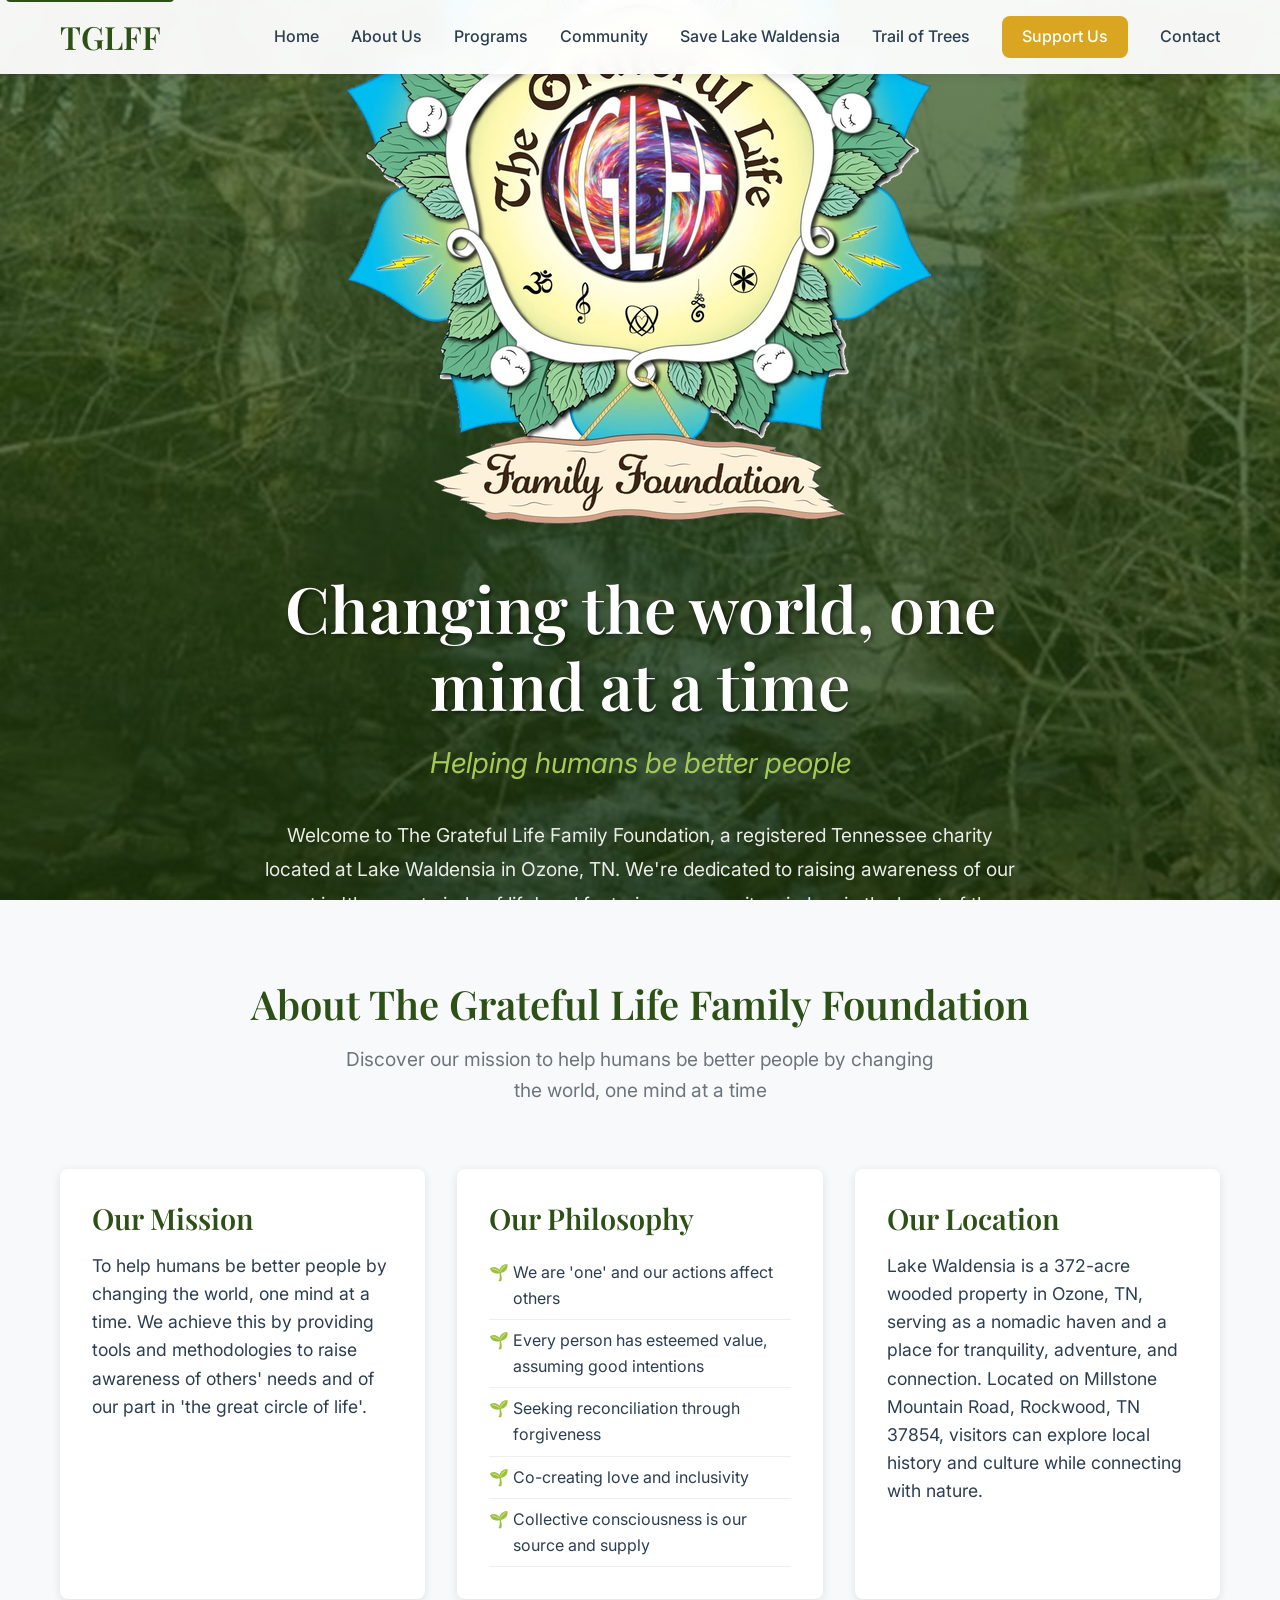
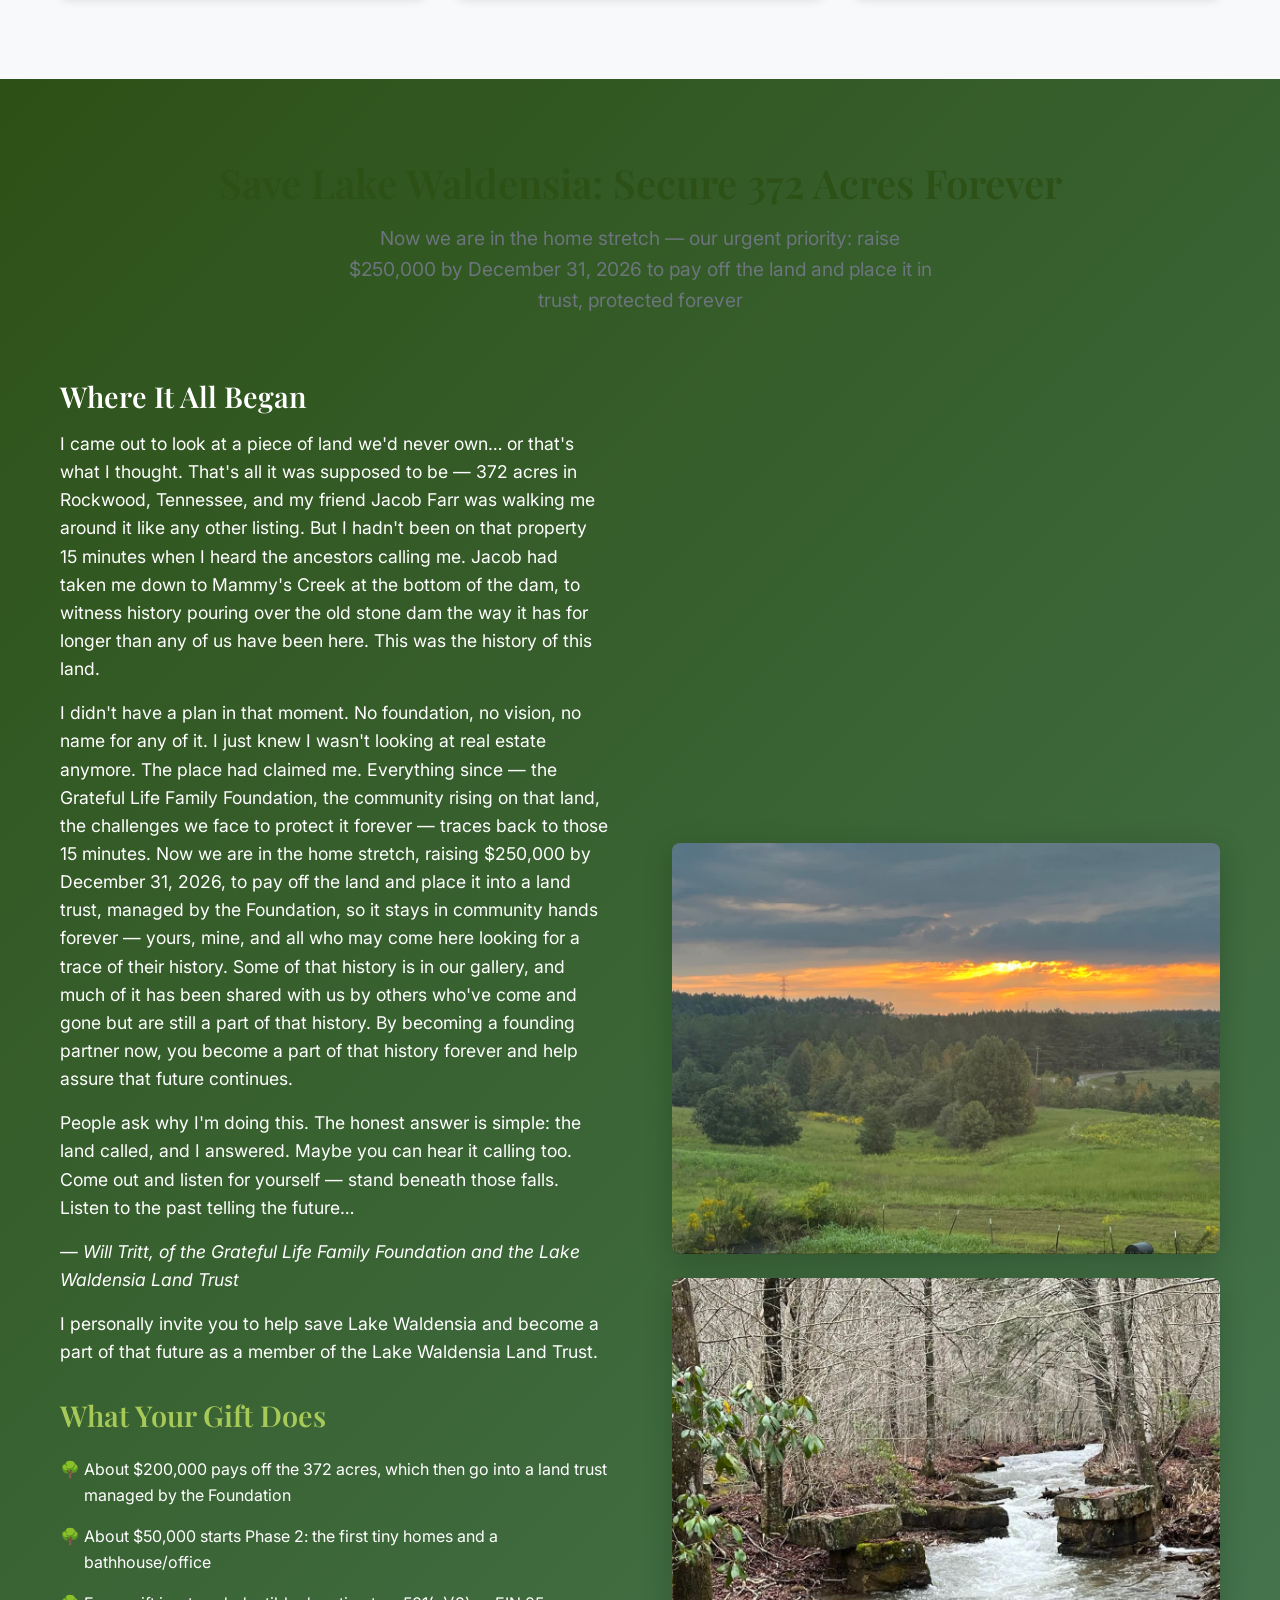
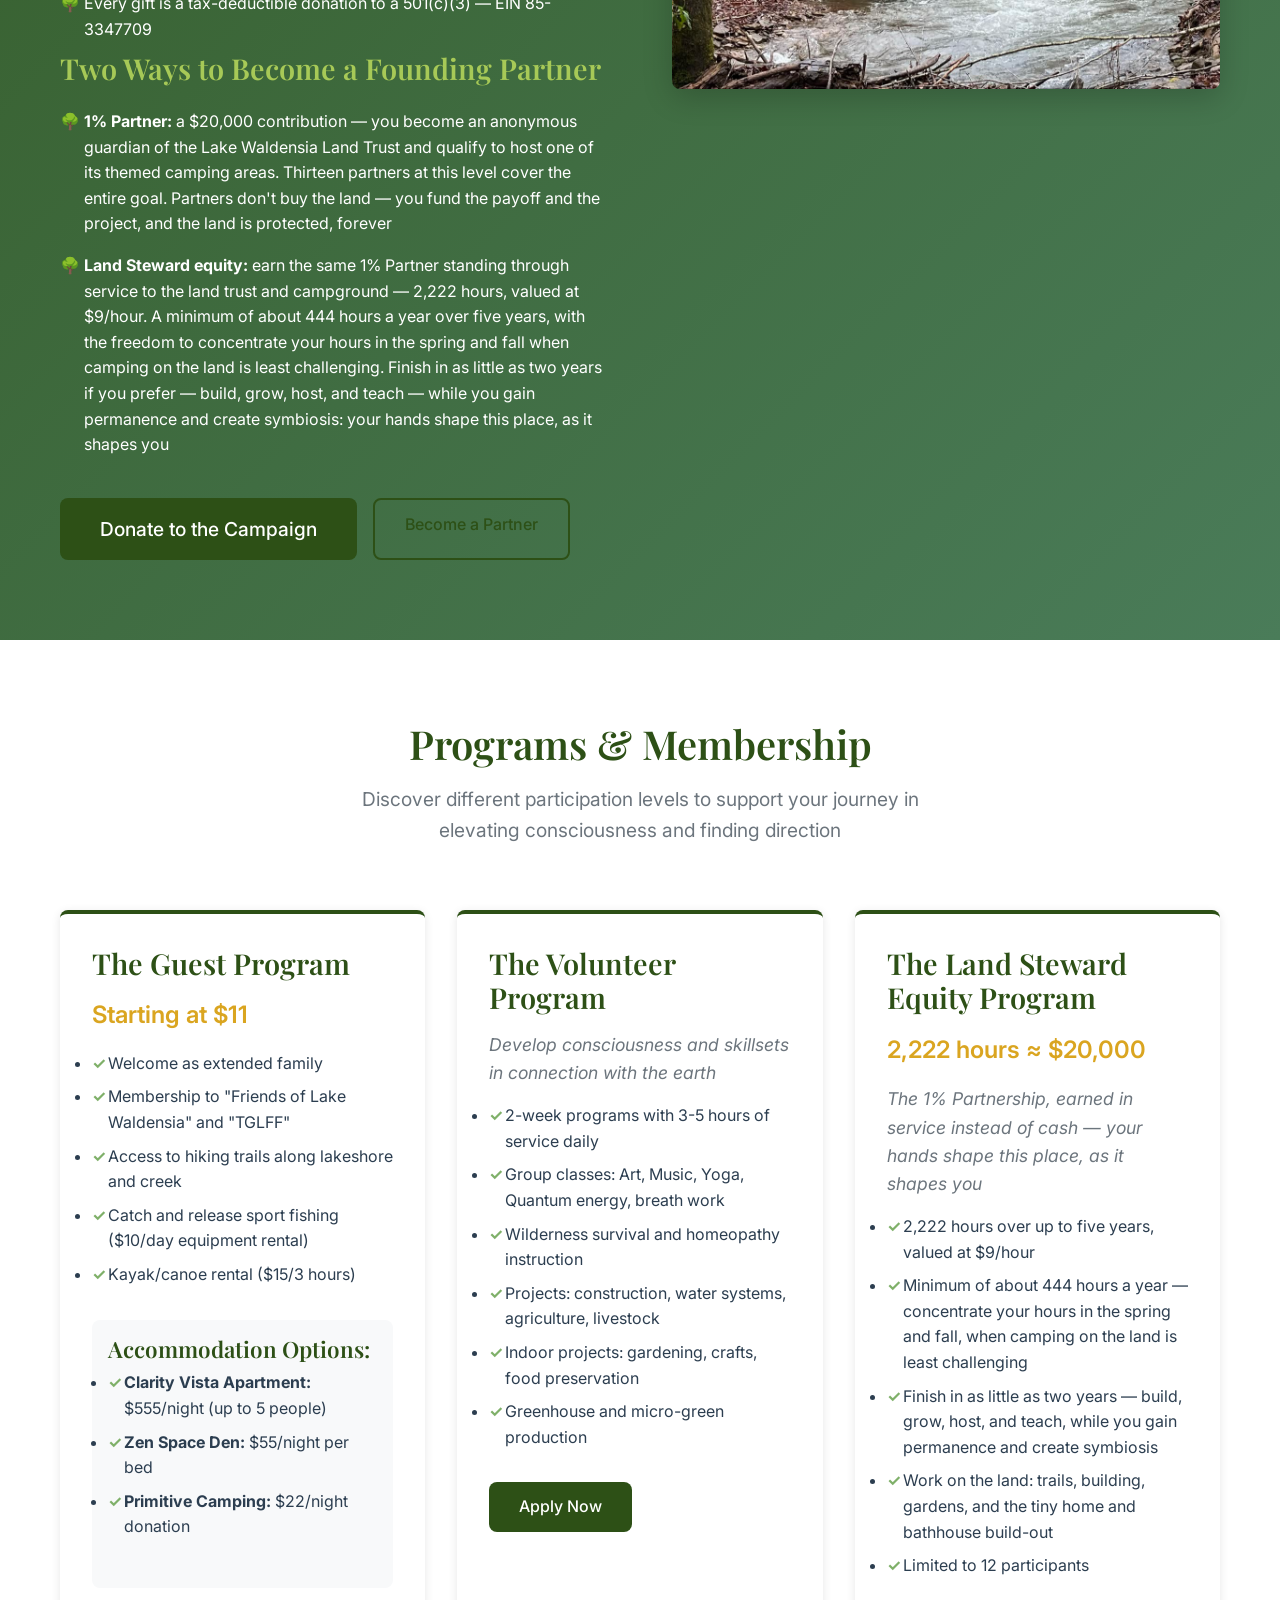
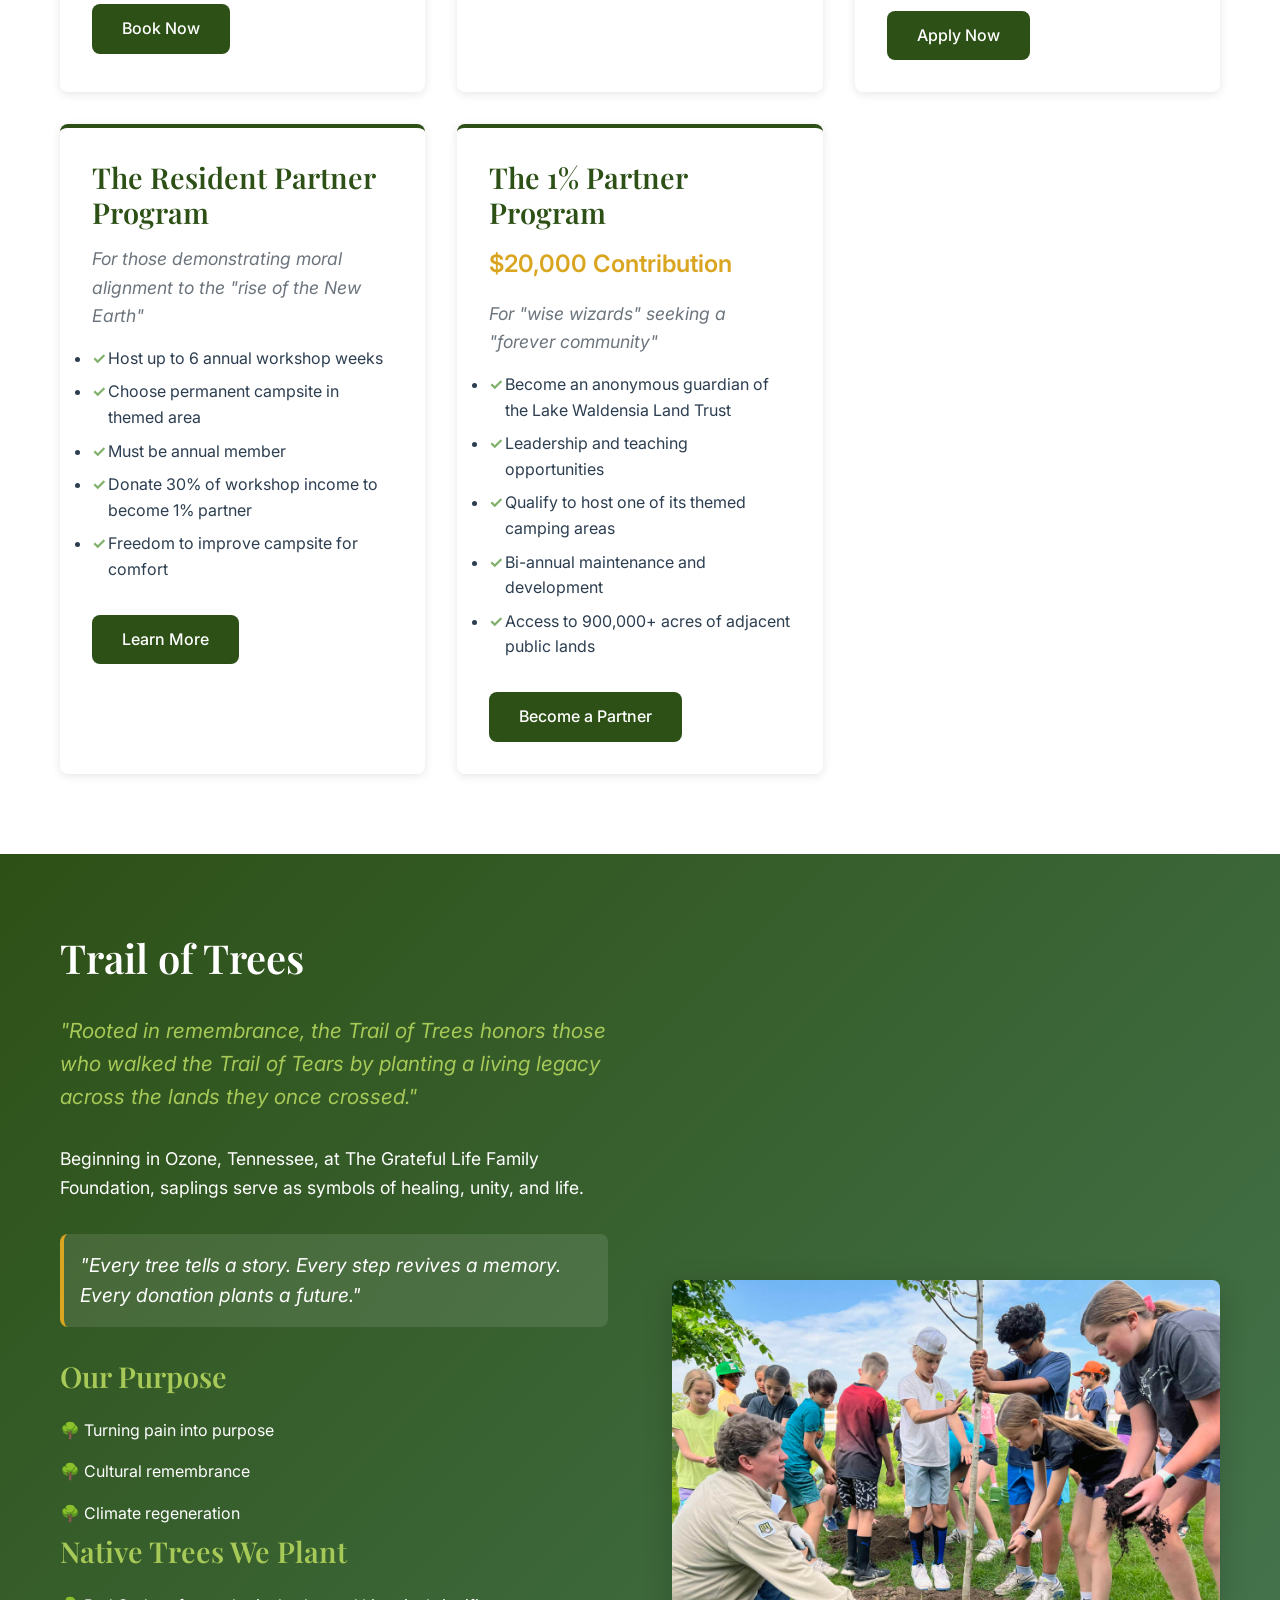
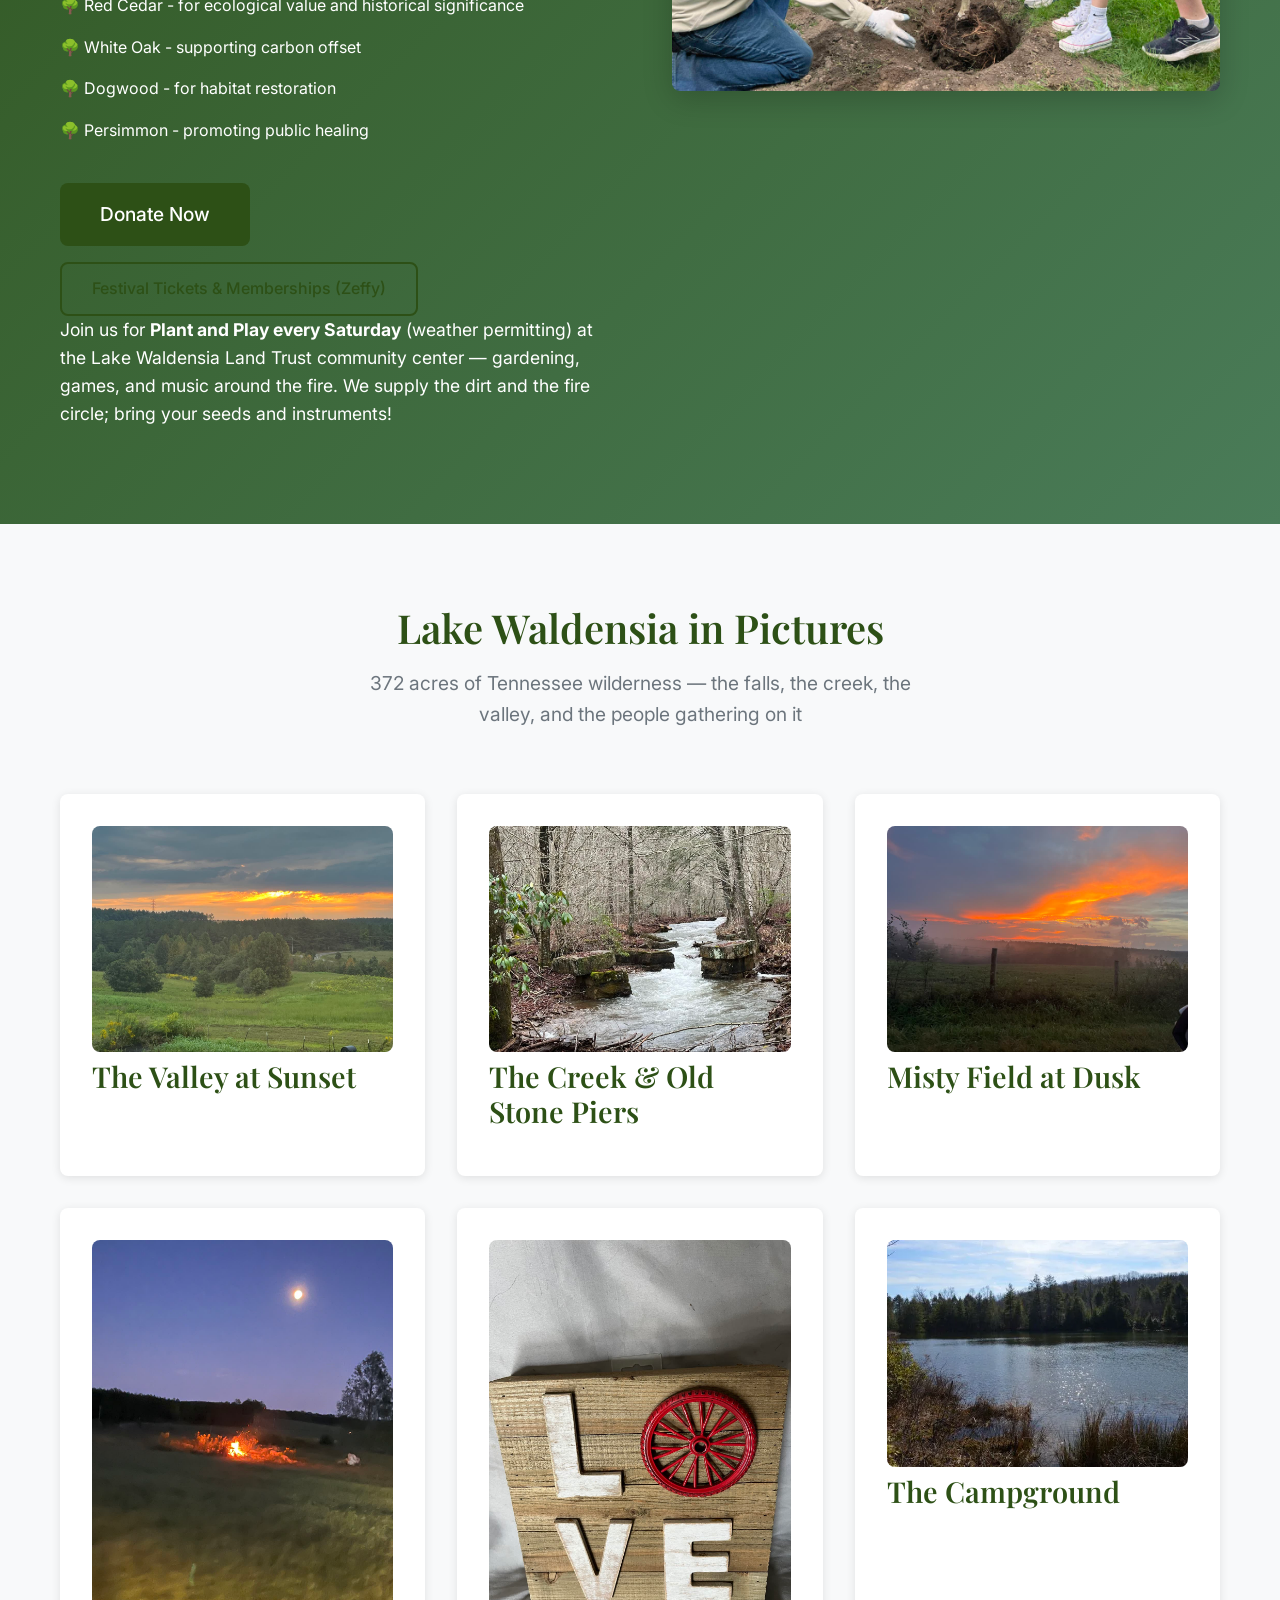
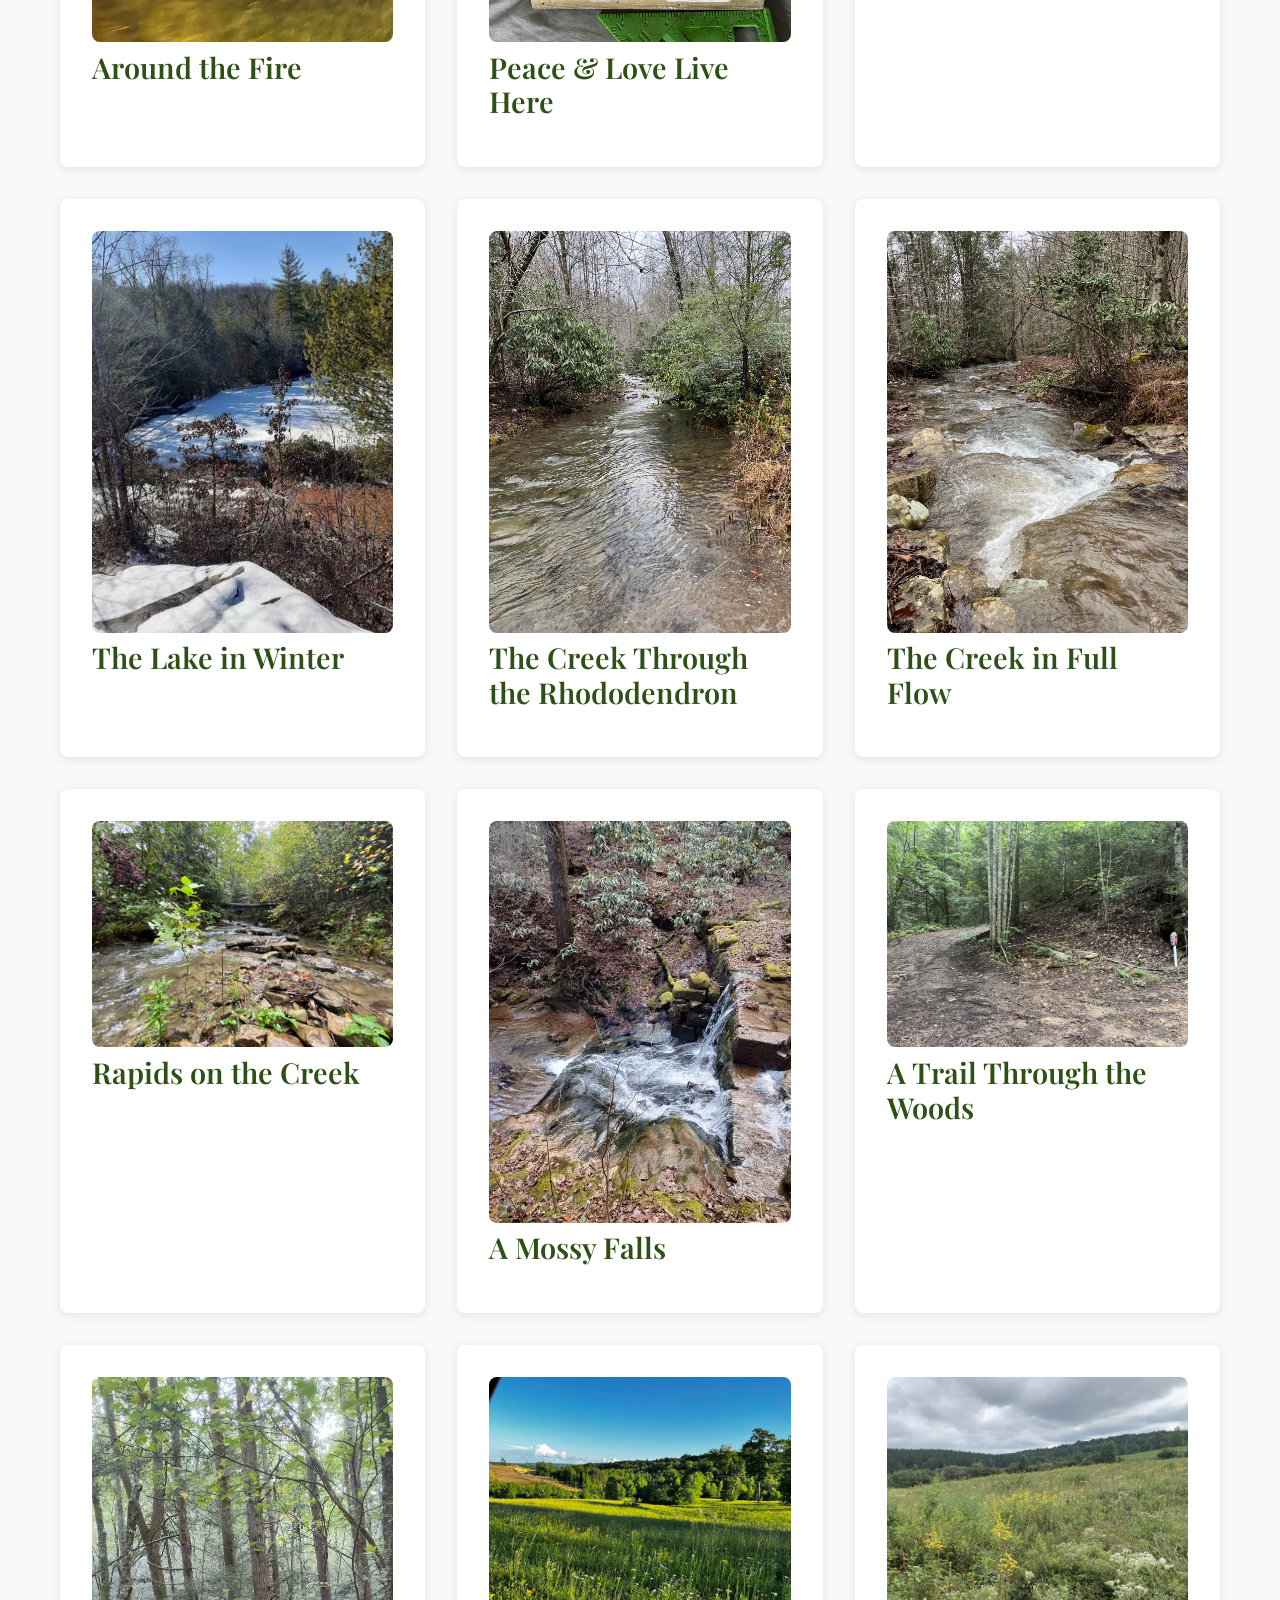
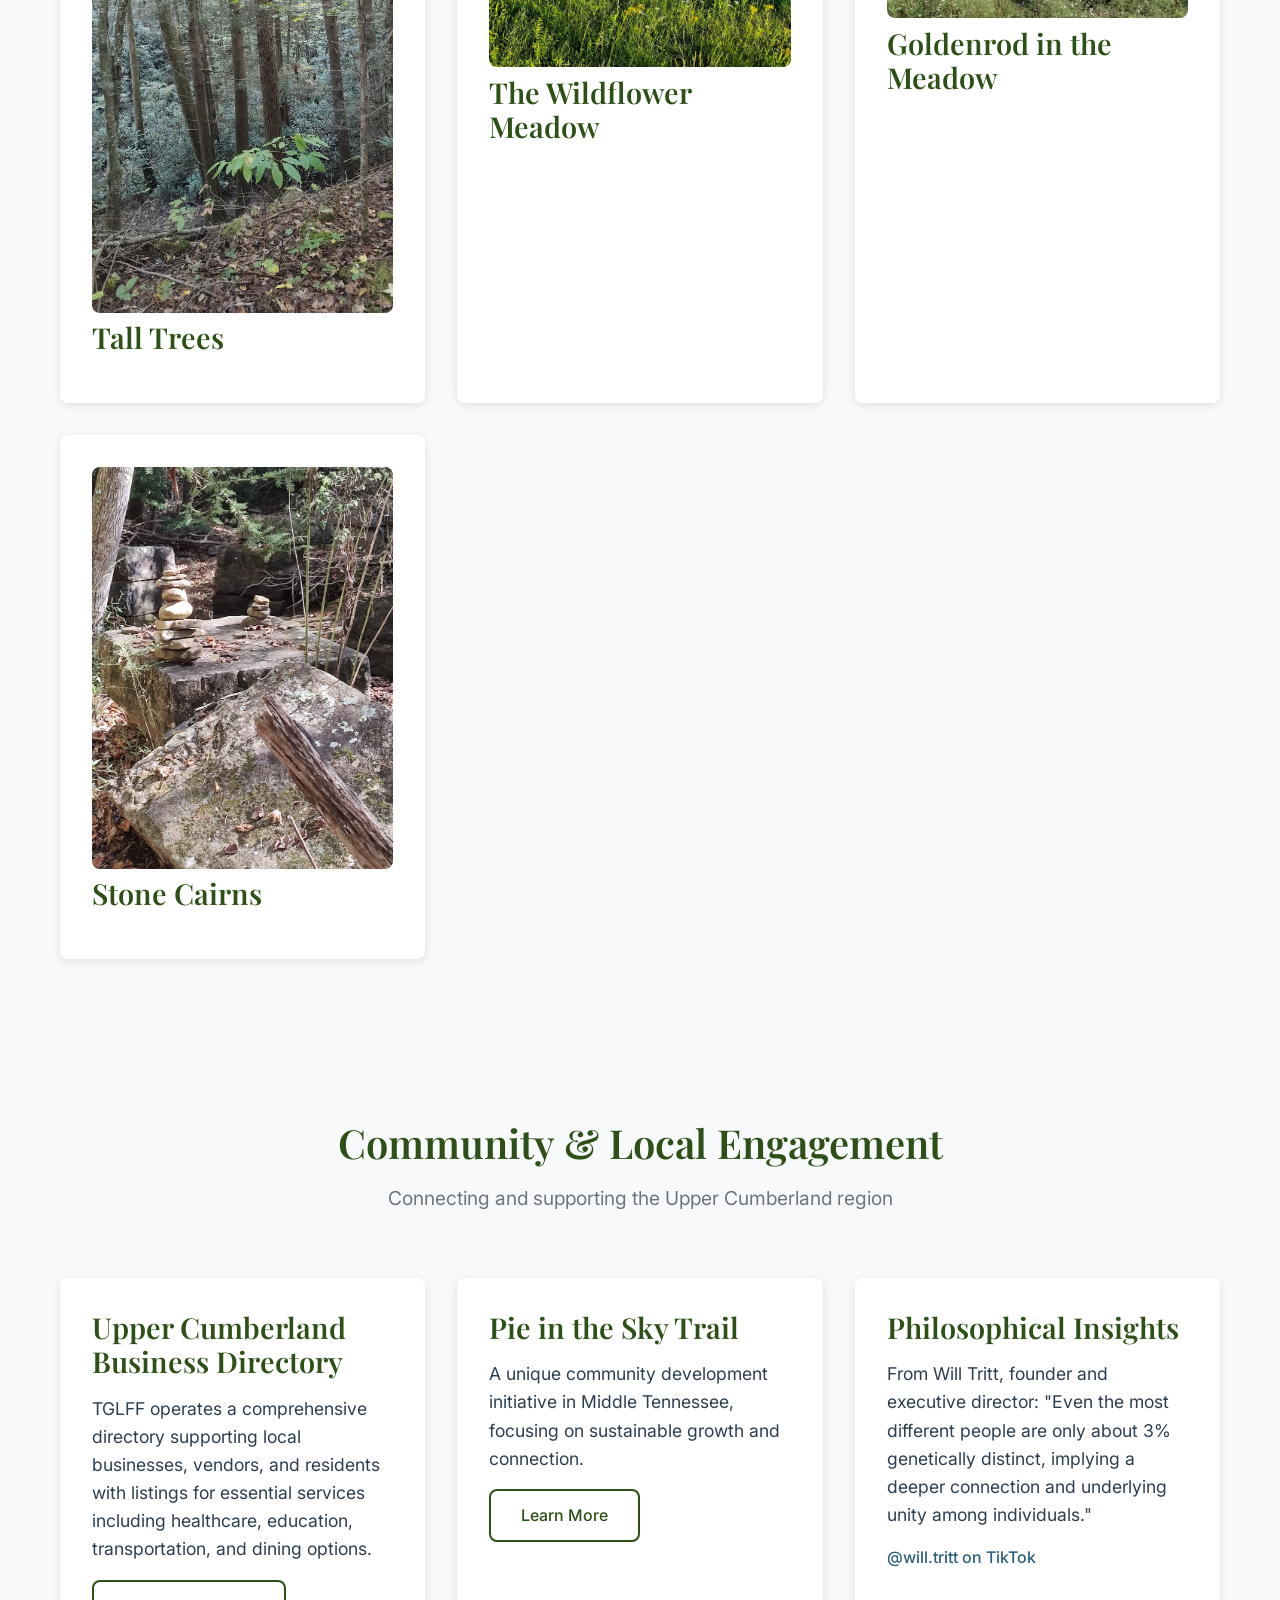
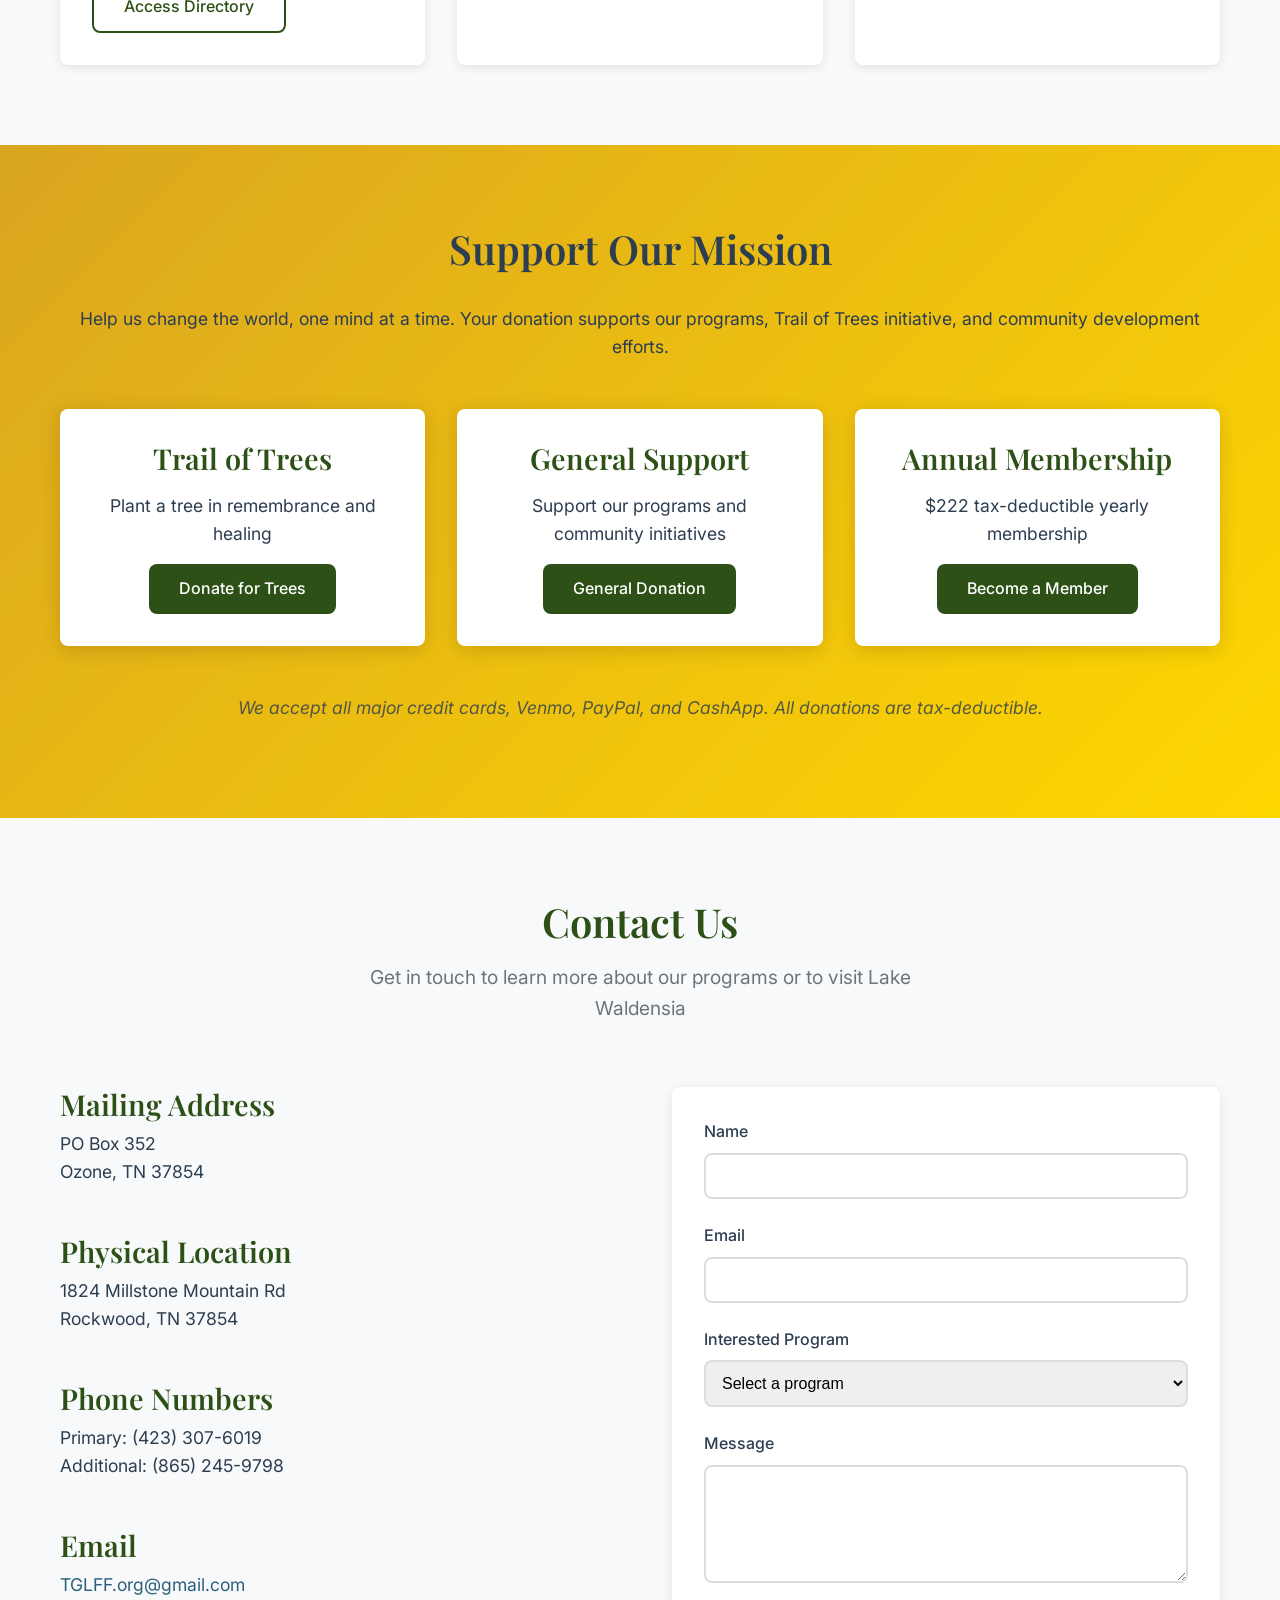
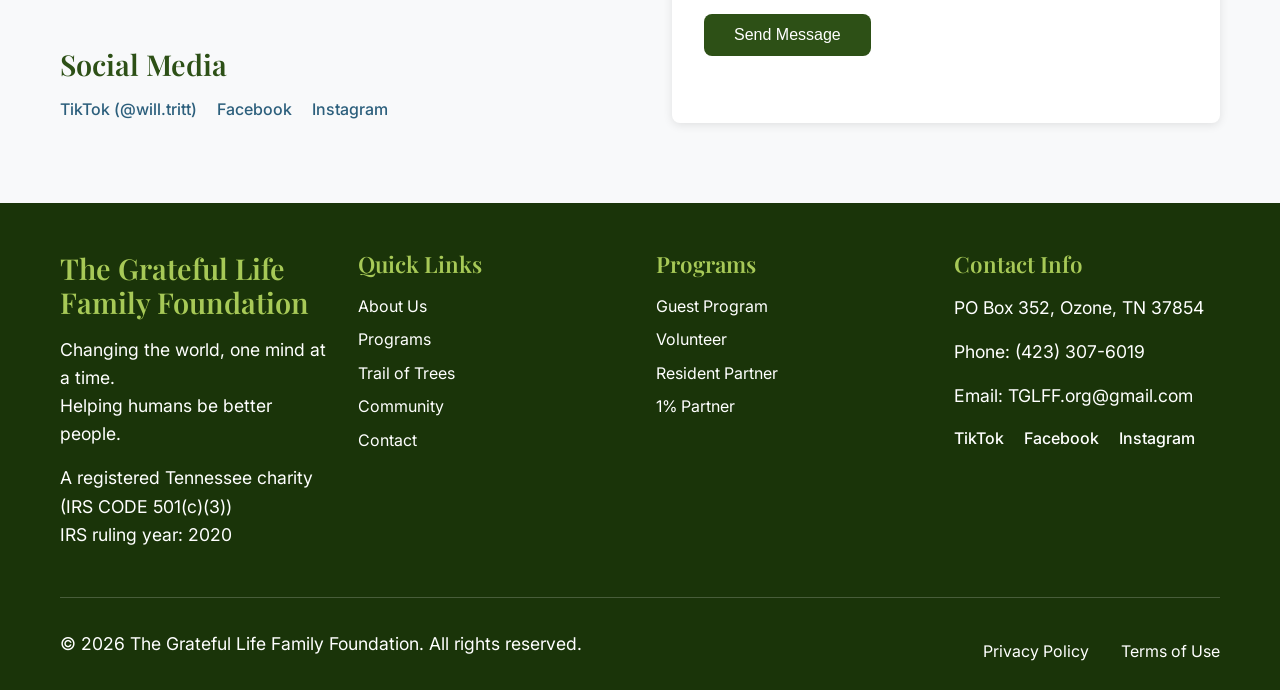
==== index.html @ 95ecb966 "Rename updated-index.html to index.html" ====
<!DOCTYPE html>
<html lang="en">
<head>
    <meta charset="UTF-8">
    <meta name="viewport" content="width=device-width, initial-scale=1.0">
    <title>The Grateful Life Family Foundation - Changing the world, one mind at a time</title>
    <meta name="description" content="The Grateful Life Family Foundation: Changing the world, one mind at a time. A non-profit community haven at Lake Waldensia in Ozone, TN, fostering connection, consciousness, and sustainable living.">
    <meta name="keywords" content="Grateful Life Family Foundation, TGLFF, Lake Waldensia, Ozone TN, Cumberland County Tennessee, non-profit charity Tennessee, community development, collective consciousness, spiritual development">
    <link rel="stylesheet" href="style.css">
    <link rel="preconnect" href="https://fonts.googleapis.com">
    <link rel="preconnect" href="https://fonts.gstatic.com" crossorigin>
    <link href="https://fonts.googleapis.com/css2?family=Inter:wght@300;400;500;600;700&family=Playfair+Display:wght@400;500;600;700&display=swap" rel="stylesheet">
</head>
<body>
    <!-- Navigation -->
    <nav class="navbar">
        <div class="nav-container">
            <div class="nav-logo">
                <h2>TGLFF</h2>
            </div>
            <div class="nav-menu" id="nav-menu">
                <a href="#home" class="nav-link">Home</a>
                <div class="nav-dropdown">
                    <a href="#about" class="nav-link">About Us</a>
                    <div class="dropdown-content">
                        <a href="#mission">Mission</a>
                        <a href="#philosophy">Philosophy</a>
                        <a href="#location">Location</a>
                    </div>
                </div>
                <div class="nav-dropdown">
                    <a href="#programs" class="nav-link">Programs</a>
                    <div class="dropdown-content">
                        <a href="#guest-program">Guest Program</a>
                        <a href="#volunteer-program">Volunteer</a>
                        <a href="#resident-partner">Resident Partner</a>
                        <a href="#one-percent-partner">1% Partner</a>
                    </div>
                </div>
                <a href="#community" class="nav-link">Community</a>
                <a href="#save-lake-waldensia" class="nav-link">Save Lake Waldensia</a>
                <a href="#trail-of-trees" class="nav-link">Trail of Trees</a>
                <a href="#donate" class="nav-link donate-btn">Support Us</a>
                <a href="#contact" class="nav-link">Contact</a>
            </div>
            <div class="nav-toggle" id="nav-toggle">
                <span class="bar"></span>
                <span class="bar"></span>
                <span class="bar"></span>
            </div>
        </div>
    </nav>

    <!-- Hero Section -->
    <section id="home" class="hero">
        <div class="hero-background">
            <img src="lake-waldensia-hero.jpg" alt="Lake Waldensia - A serene lake surrounded by forest">
        </div>
        <div class="hero-content">
            <img src="tglff-logo.png" alt="The Grateful Life Family Foundation logo" class="hero-logo">
            <h1 class="hero-title">Changing the world, one mind at a time</h1>
            <p class="hero-subtitle">Helping humans be better people</p>
            <p class="hero-description">Welcome to The Grateful Life Family Foundation, a registered Tennessee charity located at Lake Waldensia in Ozone, TN. We're dedicated to raising awareness of our part in 'the great circle of life' and fostering community wisdom in the heart of the Upper Cumberland region.</p>
            <div class="hero-buttons">
                <a href="#about" class="btn btn-primary">Learn More</a>
                <a href="#programs" class="btn btn-secondary">Join Us</a>
            </div>
        </div>
    </section>

    <!-- About Section -->
    <section id="about" class="about">
        <div class="container">
            <div class="section-header">
                <h2>About The Grateful Life Family Foundation</h2>
                <p>Discover our mission to help humans be better people by changing the world, one mind at a time</p>
            </div>
            
            <div class="about-grid">
                <div class="about-card">
                    <h3 id="mission">Our Mission</h3>
                    <p>To help humans be better people by changing the world, one mind at a time. We achieve this by providing tools and methodologies to raise awareness of others' needs and of our part in 'the great circle of life'.</p>
                </div>
                
                <div class="about-card">
                    <h3 id="philosophy">Our Philosophy</h3>
                    <ul>
                        <li>We are 'one' and our actions affect others</li>
                        <li>Every person has esteemed value, assuming good intentions</li>
                        <li>Seeking reconciliation through forgiveness</li>
                        <li>Co-creating love and inclusivity</li>
                        <li>Collective consciousness is our source and supply</li>
                    </ul>
                </div>
                
                <div class="about-card">
                    <h3 id="location">Our Location</h3>
                    <p>Lake Waldensia is a 372-acre wooded property in Ozone, TN, serving as a nomadic haven and a place for tranquility, adventure, and connection. Located on Millstone Mountain Road, Rockwood, TN 37854, visitors can explore local history and culture while connecting with nature.</p>
                </div>
            </div>
        </div>
    </section>

    
    <!-- Save Lake Waldensia Campaign Section -->
    <section id="save-lake-waldensia" class="trail-of-trees">
        <div class="container">
            <div class="section-header">
                <h2>Save Lake Waldensia: Secure 372 Acres Forever</h2>
                <p>Now we are in the home stretch — our urgent priority: raise $250,000 by December 31, 2026 to pay off the land and place it in trust, protected forever</p>
            </div>
            <div class="trail-content">
                <div class="trail-text">
                    <h3>Where It All Began</h3>
                    <p>I came out to look at a piece of land we'd never own… or that's what I thought. That's all it was supposed to be — 372 acres in Rockwood, Tennessee, and my friend Jacob Farr was walking me around it like any other listing. But I hadn't been on that property 15 minutes when I heard the ancestors calling me. Jacob had taken me down to Mammy's Creek at the bottom of the dam, to witness history pouring over the old stone dam the way it has for longer than any of us have been here. This was the history of this land.</p>
                    <p>I didn't have a plan in that moment. No foundation, no vision, no name for any of it. I just knew I wasn't looking at real estate anymore. The place had claimed me. Everything since — the Grateful Life Family Foundation, the community rising on that land, the challenges we face to protect it forever — traces back to those 15 minutes. Now we are in the home stretch, raising $250,000 by December 31, 2026, to pay off the land and place it into a land trust, managed by the Foundation, so it stays in community hands forever — yours, mine, and all who may come here looking for a trace of their history. Some of that history is in our gallery, and much of it has been shared with us by others who've come and gone but are still a part of that history. By becoming a founding partner now, you become a part of that history forever and help assure that future continues.</p>
                    <p>People ask why I'm doing this. The honest answer is simple: the land called, and I answered. Maybe you can hear it calling too. Come out and listen for yourself — stand beneath those falls. Listen to the past telling the future…</p>
                    <p><em>— Will Tritt, of the Grateful Life Family Foundation and the Lake Waldensia Land Trust</em></p>
                    <p>I personally invite you to help save Lake Waldensia and become a part of that future as a member of the Lake Waldensia Land Trust.</p>
                    <div class="trail-features">
                        <h3>What Your Gift Does</h3>
                        <ul>
                            <li>About $200,000 pays off the 372 acres, which then go into a land trust managed by the Foundation</li>
                            <li>About $50,000 starts Phase 2: the first tiny homes and a bathhouse/office</li>
                            <li>Every gift is a tax-deductible donation to a 501(c)(3) — EIN 85-3347709</li>
                        </ul>
                        <h3>Two Ways to Become a Founding Partner</h3>
                        <ul>
                            <li><strong>1% Partner:</strong> a $20,000 contribution — you become an anonymous guardian of the Lake Waldensia Land Trust and qualify to host one of its themed camping areas. Thirteen partners at this level cover the entire goal. Partners don't buy the land — you fund the payoff and the project, and the land is protected, forever</li>
                            <li><strong>Land Steward equity:</strong> earn the same 1% Partner standing through service to the land trust and campground — 2,222 hours, valued at $9/hour. A minimum of about 444 hours a year over five years, with the freedom to concentrate your hours in the spring and fall when camping on the land is least challenging. Finish in as little as two years if you prefer — build, grow, host, and teach — while you gain permanence and create symbiosis: your hands shape this place, as it shapes you</li>
                        </ul>
                    </div>
                    <div class="trail-buttons">
                        <a href="https://givebutter.com/untitled-campaign-ozf6gm" target="_blank" class="btn btn-primary btn-large">Donate to the Campaign</a>
                        <a href="#contact" class="btn btn-secondary">Become a Partner</a>
                    </div>
                </div>
                <div class="trail-image">
                    <img src="lake-panorama.jpg" alt="Sunset over the Lake Waldensia valley">
                    <img src="lake-creek-piers.jpg" alt="Creek and old stone bridge piers at Lake Waldensia" style="margin-top:1rem;">
                </div>
            </div>
        </div>
    </section>

    <!-- Programs Section -->
    <section id="programs" class="programs">
        <div class="container">
            <div class="section-header">
                <h2>Programs & Membership</h2>
                <p>Discover different participation levels to support your journey in elevating consciousness and finding direction</p>
            </div>
            
            <div class="programs-grid">
                <div class="program-card" id="guest-program">
                    <h3>The Guest Program</h3>
                    <p class="program-price">Starting at $11</p>
                    <ul>
                        <li>Welcome as extended family</li>
                        <li>Membership to "Friends of Lake Waldensia" and "TGLFF"</li>
                        <li>Access to hiking trails along lakeshore and creek</li>
                        <li>Catch and release sport fishing ($10/day equipment rental)</li>
                        <li>Kayak/canoe rental ($15/3 hours)</li>
                    </ul>
                    <div class="accommodation-options">
                        <h4>Accommodation Options:</h4>
                        <ul>
                            <li><strong>Clarity Vista Apartment:</strong> $555/night (up to 5 people)</li>
                            <li><strong>Zen Space Den:</strong> $55/night per bed</li>
                            <li><strong>Primitive Camping:</strong> $22/night donation</li>
                        </ul>
                    </div>
                    <a href="#contact" class="btn btn-primary">Book Now</a>
                </div>
                
                <div class="program-card" id="volunteer-program">
                    <h3>The Volunteer Program</h3>
                    <p class="program-description">Develop consciousness and skillsets in connection with the earth</p>
                    <ul>
                        <li>2-week programs with 3-5 hours of service daily</li>
                        <li>Group classes: Art, Music, Yoga, Quantum energy, breath work</li>
                        <li>Wilderness survival and homeopathy instruction</li>
                        <li>Projects: construction, water systems, agriculture, livestock</li>
                        <li>Indoor projects: gardening, crafts, food preservation</li>
                        <li>Greenhouse and micro-green production</li>
                    </ul>
                    <a href="#contact" class="btn btn-primary">Apply Now</a>
                </div>
                
                <div class="program-card" id="land-steward-equity-program">
                    <h3>The Land Steward Equity Program</h3>
                    <p class="program-price">2,222 hours ≈ $20,000</p>
                    <p class="program-description">The 1% Partnership, earned in service instead of cash — your hands shape this place, as it shapes you</p>
                    <ul>
                        <li>2,222 hours over up to five years, valued at $9/hour</li>
                        <li>Minimum of about 444 hours a year — concentrate your hours in the spring and fall, when camping on the land is least challenging</li>
                        <li>Finish in as little as two years — build, grow, host, and teach, while you gain permanence and create symbiosis</li>
                        <li>Work on the land: trails, building, gardens, and the tiny home and bathhouse build-out</li>
                        <li>Limited to 12 participants</li>
                    </ul>
                    <a href="#contact" class="btn btn-primary">Apply Now</a>
                </div>

                <div class="program-card" id="resident-partner">
                    <h3>The Resident Partner Program</h3>
                    <p class="program-description">For those demonstrating moral alignment to the "rise of the New Earth"</p>
                    <ul>
                        <li>Host up to 6 annual workshop weeks</li>
                        <li>Choose permanent campsite in themed area</li>
                        <li>Must be annual member</li>
                        <li>Donate 30% of workshop income to become 1% partner</li>
                        <li>Freedom to improve campsite for comfort</li>
                    </ul>
                    <a href="#contact" class="btn btn-primary">Learn More</a>
                </div>
                
                <div class="program-card" id="one-percent-partner">
                    <h3>The 1% Partner Program</h3>
                    <p class="program-price">$20,000 Contribution</p>
                    <p class="program-description">For "wise wizards" seeking a "forever community"</p>
                    <ul>
                        <li>Become an anonymous guardian of the Lake Waldensia Land Trust</li>
                        <li>Leadership and teaching opportunities</li>
                        <li>Qualify to host one of its themed camping areas</li>
                        <li>Bi-annual maintenance and development</li>
                        <li>Access to 900,000+ acres of adjacent public lands</li>
                    </ul>
                    <a href="#save-lake-waldensia" class="btn btn-primary">Become a Partner</a>
                </div>
            </div>
        </div>
    </section>

    <!-- Trail of Trees Section -->
    <section id="trail-of-trees" class="trail-of-trees">
        <div class="container">
            <div class="trail-content">
                <div class="trail-text">
                    <h2>Trail of Trees</h2>
                    <p class="trail-tagline">"Rooted in remembrance, the Trail of Trees honors those who walked the Trail of Tears by planting a living legacy across the lands they once crossed."</p>
                    <p>Beginning in Ozone, Tennessee, at The Grateful Life Family Foundation, saplings serve as symbols of healing, unity, and life.</p>
                    <blockquote>"Every tree tells a story. Every step revives a memory. Every donation plants a future."</blockquote>
                    
                    <div class="trail-features">
                        <h3>Our Purpose</h3>
                        <ul>
                            <li>Turning pain into purpose</li>
                            <li>Cultural remembrance</li>
                            <li>Climate regeneration</li>
                        </ul>
                        
                        <h3>Native Trees We Plant</h3>
                        <ul>
                            <li>Red Cedar - for ecological value and historical significance</li>
                            <li>White Oak - supporting carbon offset</li>
                            <li>Dogwood - for habitat restoration</li>
                            <li>Persimmon - promoting public healing</li>
                        </ul>
                    </div>
                    
                    <div class="trail-buttons">
                        <a href="https://givebutter.com/untitled-campaign-ozf6gm" target="_blank" class="btn btn-primary btn-large">Donate Now</a>
                        <a href="https://www.zeffy.com/en-US/ticketing/keepers-of-the-flame" target="_blank" class="btn btn-secondary">Festival Tickets &amp; Memberships (Zeffy)</a>
                    </div>
                    <p>Join us for <strong>Plant and Play every Saturday</strong> (weather permitting) at the Lake Waldensia Land Trust community center — gardening, games, and music around the fire. We supply the dirt and the fire circle; bring your seeds and instruments!</p>
                </div>
                <div class="trail-image">
                    <img src="community-tree-planting.jpg" alt="Community tree planting ceremony">
                </div>
            </div>
        </div>
    </section>

    
    <!-- Gallery Section -->
    <section id="gallery" class="community">
        <div class="container">
            <div class="section-header">
                <h2>Lake Waldensia in Pictures</h2>
                <p>372 acres of Tennessee wilderness — the falls, the creek, the valley, and the people gathering on it</p>
            </div>
            <div class="community-grid">
                <div class="community-card"><img src="lake-panorama.jpg" alt="Sunset over the Lake Waldensia valley" style="width:100%;border-radius:8px;"><h3>The Valley at Sunset</h3></div>
                <div class="community-card"><img src="lake-creek-piers.jpg" alt="Creek flowing past the old stone bridge piers" style="width:100%;border-radius:8px;"><h3>The Creek &amp; Old Stone Piers</h3></div>
                <div class="community-card"><img src="lake-sunset-field.jpg" alt="Sunset over a misty field at Lake Waldensia" style="width:100%;border-radius:8px;"><h3>Misty Field at Dusk</h3></div>
                <div class="community-card"><img src="lake-bonfire-moon.jpg" alt="Bonfire under a full moon" style="width:100%;border-radius:8px;"><h3>Around the Fire</h3></div>
                <div class="community-card"><img src="lake-love-sign.jpg" alt="Wooden LOVE sign at Lake Waldensia" style="width:100%;border-radius:8px;"><h3>Peace &amp; Love Live Here</h3></div>
                <div class="community-card"><img src="lake-waldensia-campground.webp" alt="Lake Waldensia campground" style="width:100%;border-radius:8px;"><h3>The Campground</h3></div>
                <div class="community-card"><img src="lake-winter-frozen.jpg" alt="The frozen lake in winter, snow on the shore" style="width:100%;border-radius:8px;"><h3>The Lake in Winter</h3></div>
                <div class="community-card"><img src="creek-rhododendron.jpg" alt="The creek flowing through rhododendron" style="width:100%;border-radius:8px;"><h3>The Creek Through the Rhododendron</h3></div>
                <div class="community-card"><img src="creek-cascade.jpg" alt="The creek cascading over rocks" style="width:100%;border-radius:8px;"><h3>The Creek in Full Flow</h3></div>
                <div class="community-card"><img src="creek-rapids.jpg" alt="Rapids on the creek among green foliage" style="width:100%;border-radius:8px;"><h3>Rapids on the Creek</h3></div>
                <div class="community-card"><img src="waterfall-mossy.jpg" alt="A small waterfall over mossy rocks" style="width:100%;border-radius:8px;"><h3>A Mossy Falls</h3></div>
                <div class="community-card"><img src="forest-trail.jpg" alt="A forest trail through birch and green woods" style="width:100%;border-radius:8px;"><h3>A Trail Through the Woods</h3></div>
                <div class="community-card"><img src="forest-tall-trees.jpg" alt="Tall trees in the woods at Lake Waldensia" style="width:100%;border-radius:8px;"><h3>Tall Trees</h3></div>
                <div class="community-card"><img src="meadow-wildflowers.jpg" alt="The wildflower meadow in summer sun" style="width:100%;border-radius:8px;"><h3>The Wildflower Meadow</h3></div>
                <div class="community-card"><img src="meadow-goldenrod.jpg" alt="Goldenrod blooming in the meadow under a cloudy sky" style="width:100%;border-radius:8px;"><h3>Goldenrod in the Meadow</h3></div>
                <div class="community-card"><img src="cairns-stacked.jpg" alt="Stacked stone cairns on a boulder" style="width:100%;border-radius:8px;"><h3>Stone Cairns</h3></div>
            </div>
        </div>
    </section>

    <!-- Community Section -->
    <section id="community" class="community">
        <div class="container">
            <div class="section-header">
                <h2>Community & Local Engagement</h2>
                <p>Connecting and supporting the Upper Cumberland region</p>
            </div>
            
            <div class="community-grid">
                <div class="community-card">
                    <h3>Upper Cumberland Business Directory</h3>
                    <p>TGLFF operates a comprehensive directory supporting local businesses, vendors, and residents with listings for essential services including healthcare, education, transportation, and dining options.</p>
                    <a href="#contact" class="btn btn-secondary">Access Directory</a>
                </div>
                
                <div class="community-card">
                    <h3>Pie in the Sky Trail</h3>
                    <p>A unique community development initiative in Middle Tennessee, focusing on sustainable growth and connection.</p>
                    <a href="#contact" class="btn btn-secondary">Learn More</a>
                </div>
                
                <div class="community-card">
                    <h3>Philosophical Insights</h3>
                    <p>From Will Tritt, founder and executive director: "Even the most different people are only about 3% genetically distinct, implying a deeper connection and underlying unity among individuals."</p>
                    <div class="social-links">
                        <a href="https://www.tiktok.com/@will.tritt" target="_blank">@will.tritt on TikTok</a>
                    </div>
                </div>
            </div>
        </div>
    </section>

    <!-- Donate Section -->
    <section id="donate" class="donate">
        <div class="container">
            <div class="donate-content">
                <h2>Support Our Mission</h2>
                <p>Help us change the world, one mind at a time. Your donation supports our programs, Trail of Trees initiative, and community development efforts.</p>
                
                <div class="donation-options">
                    <div class="donation-card">
                        <h3>Trail of Trees</h3>
                        <p>Plant a tree in remembrance and healing</p>
                        <a href="https://www.zeffy.com/en-US/ticketing/keepers-of-the-flame" target="_blank" class="btn btn-primary">Donate for Trees</a>
                    </div>
                    
                    <div class="donation-card">
                        <h3>General Support</h3>
                        <p>Support our programs and community initiatives</p>
                        <a href="https://givebutter.com/untitled-campaign-ozf6gm" target="_blank" class="btn btn-primary">General Donation</a>
                    </div>
                    
                    <div class="donation-card">
                        <h3>Annual Membership</h3>
                        <p>$222 tax-deductible yearly membership</p>
                        <a href="https://www.zeffy.com/en-US/ticketing/keepers-of-the-flame" target="_blank" class="btn btn-primary">Become a Member</a>
                    </div>
                </div>
                
                <p class="donation-note">We accept all major credit cards, Venmo, PayPal, and CashApp. All donations are tax-deductible.</p>
            </div>
        </div>
    </section>

    <!-- Contact Section -->
    <section id="contact" class="contact">
        <div class="container">
            <div class="section-header">
                <h2>Contact Us</h2>
                <p>Get in touch to learn more about our programs or to visit Lake Waldensia</p>
            </div>
            
            <div class="contact-grid">
                <div class="contact-info">
                    <div class="contact-item">
                        <h3>Mailing Address</h3>
                        <p>PO Box 352<br>Ozone, TN 37854</p>
                    </div>
                    
                    <div class="contact-item">
                        <h3>Physical Location</h3>
                        <p>1824 Millstone Mountain Rd<br>Rockwood, TN 37854</p>
                    </div>
                    
                    <div class="contact-item">
                        <h3>Phone Numbers</h3>
                        <p>Primary: (423) 307-6019<br>
                        Additional: (865) 245-9798</p>
                    </div>
                    
                    <div class="contact-item">
                        <h3>Email</h3>
                        <p><a href="mailto:TGLFF.org@gmail.com">TGLFF.org@gmail.com</a></p>
                    </div>
                    
                    <div class="contact-item">
                        <h3>Social Media</h3>
                        <div class="social-links">
                            <a href="https://www.tiktok.com/@will.tritt" target="_blank">TikTok (@will.tritt)</a>
                            <a href="#" target="_blank">Facebook</a>
                            <a href="#" target="_blank">Instagram</a>
                        </div>
                    </div>
                </div>
                
                <div class="contact-form">
                    <form>
                        <div class="form-group">
                            <label for="name">Name</label>
                            <input type="text" id="name" name="name" required>
                        </div>
                        
                        <div class="form-group">
                            <label for="email">Email</label>
                            <input type="email" id="email" name="email" required>
                        </div>
                        
                        <div class="form-group">
                            <label for="program">Interested Program</label>
                            <select id="program" name="program">
                                <option value="">Select a program</option>
                                <option value="guest">Guest Program</option>
                                <option value="volunteer">Volunteer Program</option>
                                <option value="resident">Resident Partner</option>
                                <option value="partner">1% Partner</option>
                                <option value="membership">Annual Membership</option>
                                <option value="trail">Trail of Trees</option>
                                <option value="other">Other</option>
                            </select>
                        </div>
                        
                        <div class="form-group">
                            <label for="message">Message</label>
                            <textarea id="message" name="message" rows="5" required></textarea>
                        </div>
                        
                        <button type="submit" class="btn btn-primary">Send Message</button>
                    </form>
                </div>
            </div>
        </div>
    </section>

    <!-- Footer -->
    <footer class="footer">
        <div class="container">
            <div class="footer-content">
                <div class="footer-section">
                    <h3>The Grateful Life Family Foundation</h3>
                    <p>Changing the world, one mind at a time.<br>Helping humans be better people.</p>
                    <p>A registered Tennessee charity (IRS CODE 501(c)(3))<br>IRS ruling year: 2020</p>
                </div>
                
                <div class="footer-section">
                    <h4>Quick Links</h4>
                    <ul>
                        <li><a href="#about">About Us</a></li>
                        <li><a href="#programs">Programs</a></li>
                        <li><a href="#trail-of-trees">Trail of Trees</a></li>
                        <li><a href="#community">Community</a></li>
                        <li><a href="#contact">Contact</a></li>
                    </ul>
                </div>
                
                <div class="footer-section">
                    <h4>Programs</h4>
                    <ul>
                        <li><a href="#guest-program">Guest Program</a></li>
                        <li><a href="#volunteer-program">Volunteer</a></li>
                        <li><a href="#resident-partner">Resident Partner</a></li>
                        <li><a href="#one-percent-partner">1% Partner</a></li>
                    </ul>
                </div>
                
                <div class="footer-section">
                    <h4>Contact Info</h4>
                    <p>PO Box 352, Ozone, TN 37854</p>
                    <p>Phone: (423) 307-6019</p>
                    <p>Email: <a href="mailto:TGLFF.org@gmail.com">TGLFF.org@gmail.com</a></p>
                    <div class="social-links">
                        <a href="https://www.tiktok.com/@will.tritt" target="_blank">TikTok</a>
                        <a href="#" target="_blank">Facebook</a>
                        <a href="#" target="_blank">Instagram</a>
                    </div>
                </div>
            </div>
            
            <div class="footer-bottom">
                <p>&copy; 2026 The Grateful Life Family Foundation. All rights reserved.</p>
                <div class="footer-links">
                    <a href="#">Privacy Policy</a>
                    <a href="#">Terms of Use</a>
                </div>
            </div>
        </div>
    </footer>

    <script src="script.js"></script>
</body>
</html>
---- style.css ----
/* Reset and Base Styles */
* {
    margin: 0;
    padding: 0;
    box-sizing: border-box;
}

:root {
    /* Natural and Earthy Color Palette */
    --primary-green: #2d5016;
    --secondary-green: #4a7c59;
    --accent-green: #7fb069;
    --light-green: #a7c957;
    --forest-green: #1a3409;
    
    --primary-blue: #2c5f7c;
    --secondary-blue: #4a90a4;
    --light-blue: #87ceeb;
    
    --earth-brown: #8b4513;
    --warm-brown: #a0522d;
    --light-brown: #deb887;
    
    --golden-accent: #daa520;
    --warm-gold: #ffd700;
    
    --text-dark: #2c3e50;
    --text-light: #ffffff;
    --text-gray: #6c757d;
    --background-light: #f8f9fa;
    --background-white: #ffffff;
    
    /* Typography */
    --font-primary: 'Inter', sans-serif;
    --font-heading: 'Playfair Display', serif;
    
    /* Spacing */
    --section-padding: 80px 0;
    --container-padding: 0 20px;
    --border-radius: 8px;
    
    /* Shadows */
    --shadow-light: 0 2px 10px rgba(0, 0, 0, 0.1);
    --shadow-medium: 0 4px 20px rgba(0, 0, 0, 0.15);
    --shadow-heavy: 0 8px 30px rgba(0, 0, 0, 0.2);
}

body {
    font-family: var(--font-primary);
    line-height: 1.6;
    color: var(--text-dark);
    background-color: var(--background-white);
}

.container {
    max-width: 1200px;
    margin: 0 auto;
    padding: var(--container-padding);
}

/* Typography */
h1, h2, h3, h4, h5, h6 {
    font-family: var(--font-heading);
    font-weight: 600;
    line-height: 1.2;
    margin-bottom: 1rem;
}

h1 { font-size: 3.5rem; }
h2 { font-size: 2.5rem; }
h3 { font-size: 1.8rem; }
h4 { font-size: 1.4rem; }

p {
    margin-bottom: 1rem;
    font-size: 1.1rem;
}

/* Buttons */
.btn {
    display: inline-block;
    padding: 12px 30px;
    border-radius: var(--border-radius);
    text-decoration: none;
    font-weight: 500;
    font-size: 1rem;
    transition: all 0.3s ease;
    border: none;
    cursor: pointer;
    text-align: center;
}

.btn-primary {
    background-color: var(--primary-green);
    color: var(--text-light);
}

.btn-primary:hover {
    background-color: var(--forest-green);
    transform: translateY(-2px);
    box-shadow: var(--shadow-medium);
}

.btn-secondary {
    background-color: transparent;
    color: var(--primary-green);
    border: 2px solid var(--primary-green);
}

.btn-secondary:hover {
    background-color: var(--primary-green);
    color: var(--text-light);
    transform: translateY(-2px);
}

.btn-large {
    padding: 16px 40px;
    font-size: 1.2rem;
}

/* Navigation */
.navbar {
    position: fixed;
    top: 0;
    width: 100%;
    background-color: rgba(255, 255, 255, 0.95);
    backdrop-filter: blur(10px);
    z-index: 1000;
    padding: 1rem 0;
    transition: all 0.3s ease;
    box-shadow: var(--shadow-light);
}

.nav-container {
    max-width: 1200px;
    margin: 0 auto;
    padding: 0 20px;
    display: flex;
    justify-content: space-between;
    align-items: center;
}

.nav-logo h2 {
    color: var(--primary-green);
    font-family: var(--font-heading);
    font-size: 2rem;
    margin: 0;
}

.nav-menu {
    display: flex;
    align-items: center;
    gap: 2rem;
}

.nav-link {
    text-decoration: none;
    color: var(--text-dark);
    font-weight: 500;
    transition: color 0.3s ease;
    position: relative;
}

.nav-link:hover {
    color: var(--primary-green);
}

.nav-dropdown {
    position: relative;
}

.dropdown-content {
    position: absolute;
    top: 100%;
    left: 0;
    background-color: var(--background-white);
    min-width: 200px;
    box-shadow: var(--shadow-medium);
    border-radius: var(--border-radius);
    padding: 1rem 0;
    opacity: 0;
    visibility: hidden;
    transform: translateY(-10px);
    transition: all 0.3s ease;
}

.nav-dropdown:hover .dropdown-content {
    opacity: 1;
    visibility: visible;
    transform: translateY(0);
}

.dropdown-content a {
    display: block;
    padding: 0.5rem 1rem;
    color: var(--text-dark);
    text-decoration: none;
    transition: background-color 0.3s ease;
}

.dropdown-content a:hover {
    background-color: var(--background-light);
    color: var(--primary-green);
}

.donate-btn {
    background-color: var(--golden-accent);
    color: var(--text-light);
    padding: 8px 20px;
    border-radius: var(--border-radius);
}

.donate-btn:hover {
    background-color: var(--warm-gold);
    color: var(--text-dark);
}

.nav-toggle {
    display: none;
    flex-direction: column;
    cursor: pointer;
}

.bar {
    width: 25px;
    height: 3px;
    background-color: var(--text-dark);
    margin: 3px 0;
    transition: 0.3s;
}

/* Hero Section */
.hero {
    position: relative;
    height: 100vh;
    display: flex;
    align-items: center;
    justify-content: center;
    text-align: center;
    color: var(--text-light);
    overflow: hidden;
}

.hero-background {
    position: absolute;
    top: 0;
    left: 0;
    width: 100%;
    height: 100%;
    z-index: -2;
}

.hero-background img {
    width: 100%;
    height: 100%;
    object-fit: cover;
}

.hero::before {
    content: '';
    position: absolute;
    top: 0;
    left: 0;
    width: 100%;
    height: 100%;
    background: linear-gradient(rgba(45, 80, 22, 0.7), rgba(26, 52, 9, 0.8));
    z-index: -1;
}

.hero-content {
    max-width: 800px;
    padding: 0 20px;
    z-index: 1;
}

.hero-title {
    font-size: 4rem;
    margin-bottom: 1rem;
    text-shadow: 2px 2px 4px rgba(0, 0, 0, 0.5);
}

.hero-subtitle {
    font-size: 1.8rem;
    margin-bottom: 2rem;
    color: var(--light-green);
    font-style: italic;
}

.hero-description {
    font-size: 1.2rem;
    margin-bottom: 3rem;
    line-height: 1.8;
    opacity: 0.9;
}

.hero-buttons {
    display: flex;
    gap: 1rem;
    justify-content: center;
    flex-wrap: wrap;
}

/* Section Styles */
section {
    padding: var(--section-padding);
}

.section-header {
    text-align: center;
    margin-bottom: 4rem;
}

.section-header h2 {
    color: var(--primary-green);
    margin-bottom: 1rem;
}

.section-header p {
    font-size: 1.2rem;
    color: var(--text-gray);
    max-width: 600px;
    margin: 0 auto;
}

/* About Section */
.about {
    background-color: var(--background-light);
}

.about-grid {
    display: grid;
    grid-template-columns: repeat(auto-fit, minmax(300px, 1fr));
    gap: 2rem;
}

.about-card {
    background-color: var(--background-white);
    padding: 2rem;
    border-radius: var(--border-radius);
    box-shadow: var(--shadow-light);
    transition: transform 0.3s ease, box-shadow 0.3s ease;
}

.about-card:hover {
    transform: translateY(-5px);
    box-shadow: var(--shadow-medium);
}

.about-card h3 {
    color: var(--primary-green);
    margin-bottom: 1rem;
}

.about-card ul {
    list-style: none;
    padding-left: 0;
}

.about-card li {
    padding: 0.5rem 0;
    border-bottom: 1px solid #eee;
    position: relative;
    padding-left: 1.5rem;
}

.about-card li:before {
    content: '🌱';
    position: absolute;
    left: 0;
}

/* Programs Section */
.programs-grid {
    display: grid;
    grid-template-columns: repeat(auto-fit, minmax(350px, 1fr));
    gap: 2rem;
}

.program-card {
    background-color: var(--background-white);
    padding: 2rem;
    border-radius: var(--border-radius);
    box-shadow: var(--shadow-light);
    transition: transform 0.3s ease, box-shadow 0.3s ease;
    border-top: 4px solid var(--primary-green);
}

.program-card:hover {
    transform: translateY(-5px);
    box-shadow: var(--shadow-medium);
}

.program-card h3 {
    color: var(--primary-green);
    margin-bottom: 1rem;
}

.program-price {
    font-size: 1.5rem;
    font-weight: 600;
    color: var(--golden-accent);
    margin-bottom: 1rem;
}

.program-description {
    font-style: italic;
    color: var(--text-gray);
    margin-bottom: 1rem;
}

.program-card ul {
    margin-bottom: 2rem;
}

.program-card li {
    margin-bottom: 0.5rem;
    padding-left: 1rem;
    position: relative;
}

.program-card li:before {
    content: '✓';
    position: absolute;
    left: 0;
    color: var(--accent-green);
    font-weight: bold;
}

.accommodation-options {
    background-color: var(--background-light);
    padding: 1rem;
    border-radius: var(--border-radius);
    margin: 1rem 0;
}

.accommodation-options h4 {
    color: var(--primary-green);
    margin-bottom: 0.5rem;
}

/* Trail of Trees Section */
.trail-of-trees {
    background: linear-gradient(135deg, var(--primary-green), var(--secondary-green));
    color: var(--text-light);
}

.trail-content {
    display: grid;
    grid-template-columns: 1fr 1fr;
    gap: 4rem;
    align-items: center;
}

.trail-text h2 {
    color: var(--text-light);
    margin-bottom: 2rem;
}

.trail-tagline {
    font-size: 1.3rem;
    font-style: italic;
    margin-bottom: 2rem;
    color: var(--light-green);
}

.trail-text blockquote {
    font-size: 1.2rem;
    font-style: italic;
    padding: 1rem;
    border-left: 4px solid var(--golden-accent);
    margin: 2rem 0;
    background-color: rgba(255, 255, 255, 0.1);
    border-radius: var(--border-radius);
}

.trail-features {
    margin: 2rem 0;
}

.trail-features h3 {
    color: var(--light-green);
    margin-bottom: 1rem;
}

.trail-features ul {
    list-style: none;
    padding-left: 0;
}

.trail-features li {
    padding: 0.5rem 0;
    padding-left: 1.5rem;
    position: relative;
}

.trail-features li:before {
    content: '🌳';
    position: absolute;
    left: 0;
}

.trail-buttons {
    display: flex;
    gap: 1rem;
    margin-top: 2rem;
    flex-wrap: wrap;
}

.trail-image img {
    width: 100%;
    border-radius: var(--border-radius);
    box-shadow: var(--shadow-heavy);
}

/* Community Section */
.community {
    background-color: var(--background-light);
}

.community-grid {
    display: grid;
    grid-template-columns: repeat(auto-fit, minmax(300px, 1fr));
    gap: 2rem;
}

.community-card {
    background-color: var(--background-white);
    padding: 2rem;
    border-radius: var(--border-radius);
    box-shadow: var(--shadow-light);
    transition: transform 0.3s ease, box-shadow 0.3s ease;
}

.community-card:hover {
    transform: translateY(-5px);
    box-shadow: var(--shadow-medium);
}

.community-card h3 {
    color: var(--primary-green);
    margin-bottom: 1rem;
}

.social-links {
    margin-top: 1rem;
}

.social-links a {
    color: var(--primary-blue);
    text-decoration: none;
    margin-right: 1rem;
    font-weight: 500;
}

.social-links a:hover {
    color: var(--secondary-blue);
    text-decoration: underline;
}

/* Donate Section */
.donate {
    background: linear-gradient(135deg, var(--golden-accent), var(--warm-gold));
    color: var(--text-dark);
}

.donate-content {
    text-align: center;
}

.donate-content h2 {
    color: var(--text-dark);
    margin-bottom: 2rem;
}

.donation-options {
    display: grid;
    grid-template-columns: repeat(auto-fit, minmax(250px, 1fr));
    gap: 2rem;
    margin: 3rem 0;
}

.donation-card {
    background-color: var(--background-white);
    padding: 2rem;
    border-radius: var(--border-radius);
    box-shadow: var(--shadow-medium);
    transition: transform 0.3s ease;
}

.donation-card:hover {
    transform: translateY(-5px);
}

.donation-card h3 {
    color: var(--primary-green);
    margin-bottom: 1rem;
}

.donation-note {
    font-style: italic;
    margin-top: 2rem;
    opacity: 0.8;
}

/* Contact Section */
.contact {
    background-color: var(--background-light);
}

.contact-grid {
    display: grid;
    grid-template-columns: 1fr 1fr;
    gap: 4rem;
}

.contact-info {
    display: flex;
    flex-direction: column;
    gap: 2rem;
}

.contact-item h3 {
    color: var(--primary-green);
    margin-bottom: 0.5rem;
}

.contact-item a {
    color: var(--primary-blue);
    text-decoration: none;
}

.contact-item a:hover {
    text-decoration: underline;
}

.contact-form {
    background-color: var(--background-white);
    padding: 2rem;
    border-radius: var(--border-radius);
    box-shadow: var(--shadow-light);
}

.form-group {
    margin-bottom: 1.5rem;
}

.form-group label {
    display: block;
    margin-bottom: 0.5rem;
    font-weight: 500;
    color: var(--text-dark);
}

.form-group input,
.form-group select,
.form-group textarea {
    width: 100%;
    padding: 12px;
    border: 2px solid #ddd;
    border-radius: var(--border-radius);
    font-size: 1rem;
    transition: border-color 0.3s ease;
}

.form-group input:focus,
.form-group select:focus,
.form-group textarea:focus {
    outline: none;
    border-color: var(--primary-green);
}

/* Footer */
.footer {
    background-color: var(--forest-green);
    color: var(--text-light);
    padding: 3rem 0 1rem;
}

.footer-content {
    display: grid;
    grid-template-columns: repeat(auto-fit, minmax(250px, 1fr));
    gap: 2rem;
    margin-bottom: 2rem;
}

.footer-section h3,
.footer-section h4 {
    color: var(--light-green);
    margin-bottom: 1rem;
}

.footer-section ul {
    list-style: none;
    padding-left: 0;
}

.footer-section li {
    margin-bottom: 0.5rem;
}

.footer-section a {
    color: var(--text-light);
    text-decoration: none;
    transition: color 0.3s ease;
}

.footer-section a:hover {
    color: var(--light-green);
}

.footer-bottom {
    border-top: 1px solid rgba(255, 255, 255, 0.2);
    padding-top: 2rem;
    display: flex;
    justify-content: space-between;
    align-items: center;
    flex-wrap: wrap;
}

.footer-links {
    display: flex;
    gap: 2rem;
}

.footer-links a {
    color: var(--text-light);
    text-decoration: none;
    transition: color 0.3s ease;
}

.footer-links a:hover {
    color: var(--light-green);
}

/* Responsive Design */
@media (max-width: 768px) {
    .nav-menu {
        position: fixed;
        left: -100%;
        top: 70px;
        flex-direction: column;
        background-color: var(--background-white);
        width: 100%;
        text-align: center;
        transition: 0.3s;
        box-shadow: var(--shadow-medium);
        padding: 2rem 0;
    }

    .nav-menu.active {
        left: 0;
    }

    .nav-toggle {
        display: flex;
    }

    .hero-title {
        font-size: 2.5rem;
    }

    .hero-subtitle {
        font-size: 1.4rem;
    }

    .hero-buttons {
        flex-direction: column;
        align-items: center;
    }

    .trail-content {
        grid-template-columns: 1fr;
        gap: 2rem;
    }

    .contact-grid {
        grid-template-columns: 1fr;
        gap: 2rem;
    }

    .footer-bottom {
        flex-direction: column;
        gap: 1rem;
        text-align: center;
    }

    h1 { font-size: 2.5rem; }
    h2 { font-size: 2rem; }
    h3 { font-size: 1.5rem; }
}

@media (max-width: 480px) {
    .hero-title {
        font-size: 2rem;
    }

    .hero-subtitle {
        font-size: 1.2rem;
    }

    .programs-grid,
    .about-grid,
    .community-grid {
        grid-template-columns: 1fr;
    }

    .donation-options {
        grid-template-columns: 1fr;
    }
}

/* Smooth Scrolling */
html {
    scroll-behavior: smooth;
}

/* Loading Animation */
@keyframes fadeInUp {
    from {
        opacity: 0;
        transform: translateY(30px);
    }
    to {
        opacity: 1;
        transform: translateY(0);
    }
}

.fade-in-up {
    animation: fadeInUp 0.6s ease-out;
}

/* Accessibility */
@media (prefers-reduced-motion: reduce) {
    * {
        animation-duration: 0.01ms !important;
        animation-iteration-count: 1 !important;
        transition-duration: 0.01ms !important;
    }
    
    html {
        scroll-behavior: auto;
    }
}

/* Focus styles for accessibility */
button:focus,
input:focus,
select:focus,
textarea:focus,
a:focus {
    outline: 2px solid var(--primary-green);
    outline-offset: 2px;
}
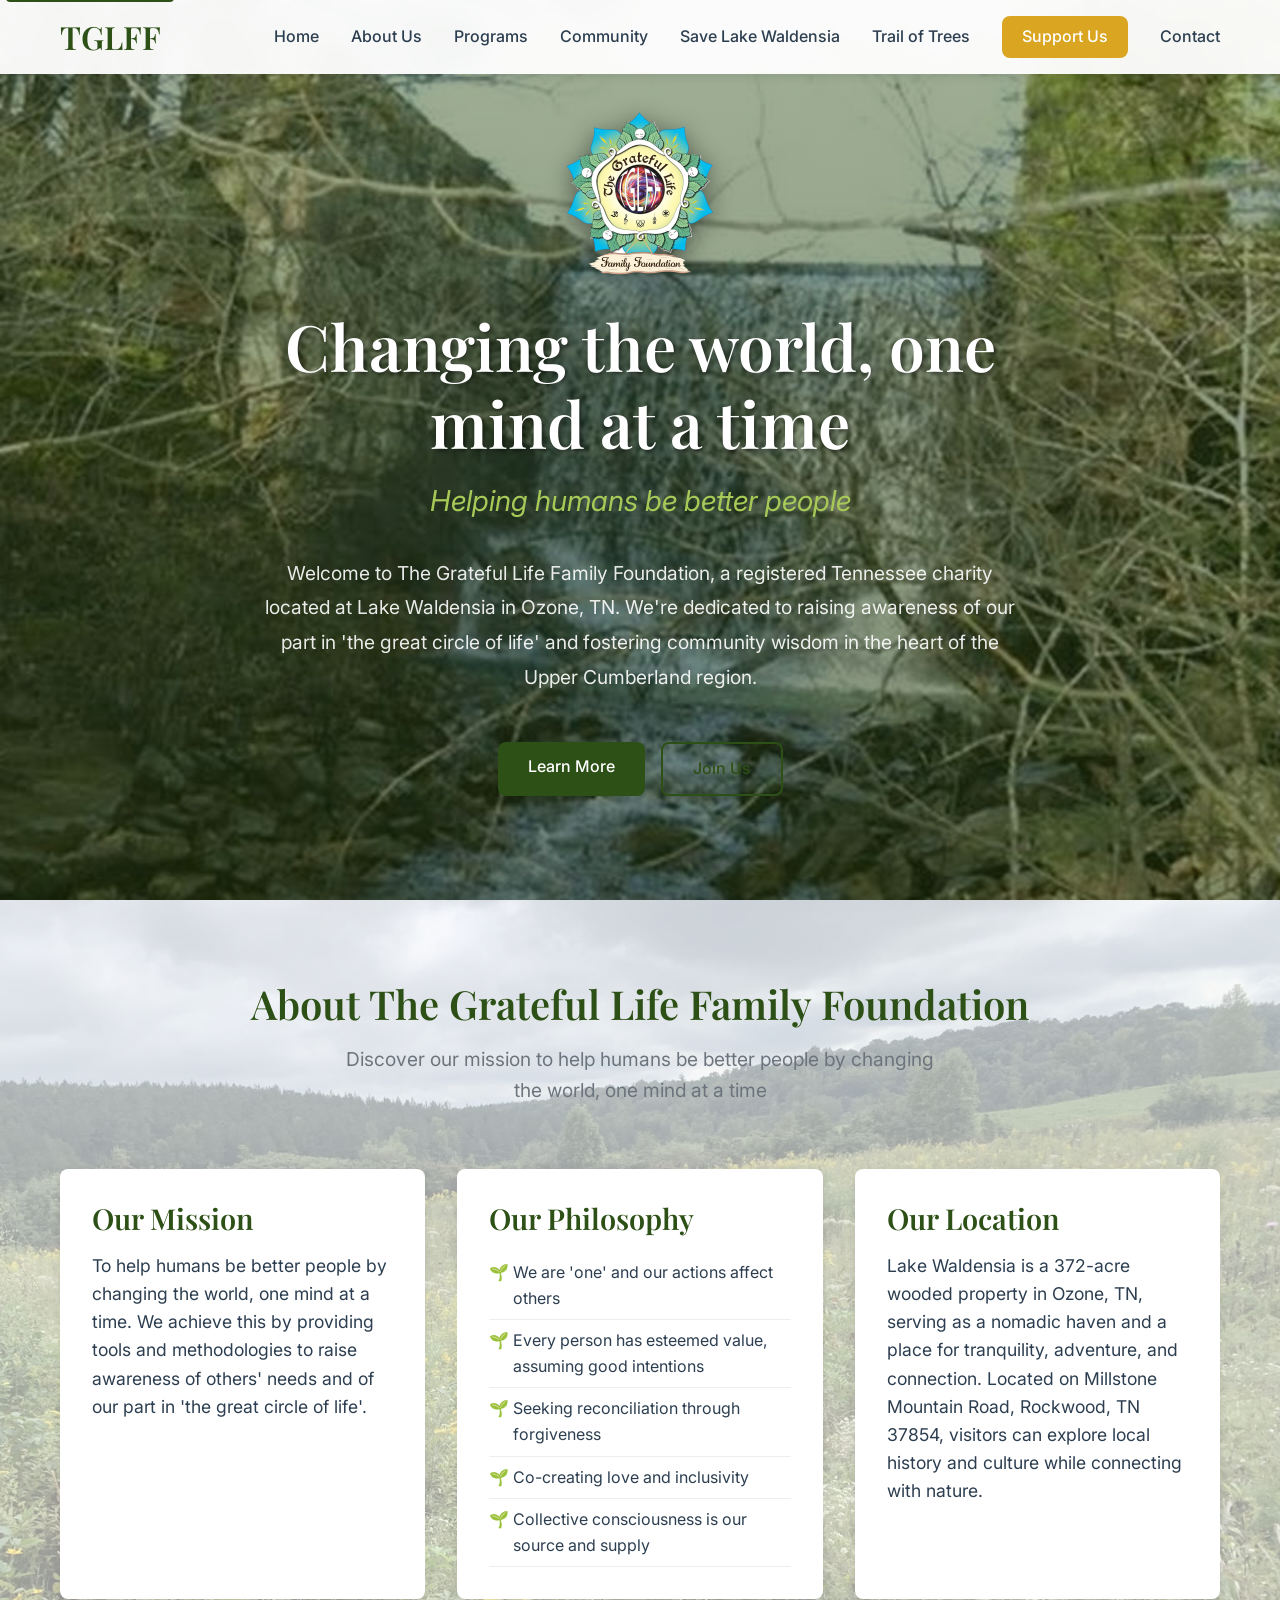
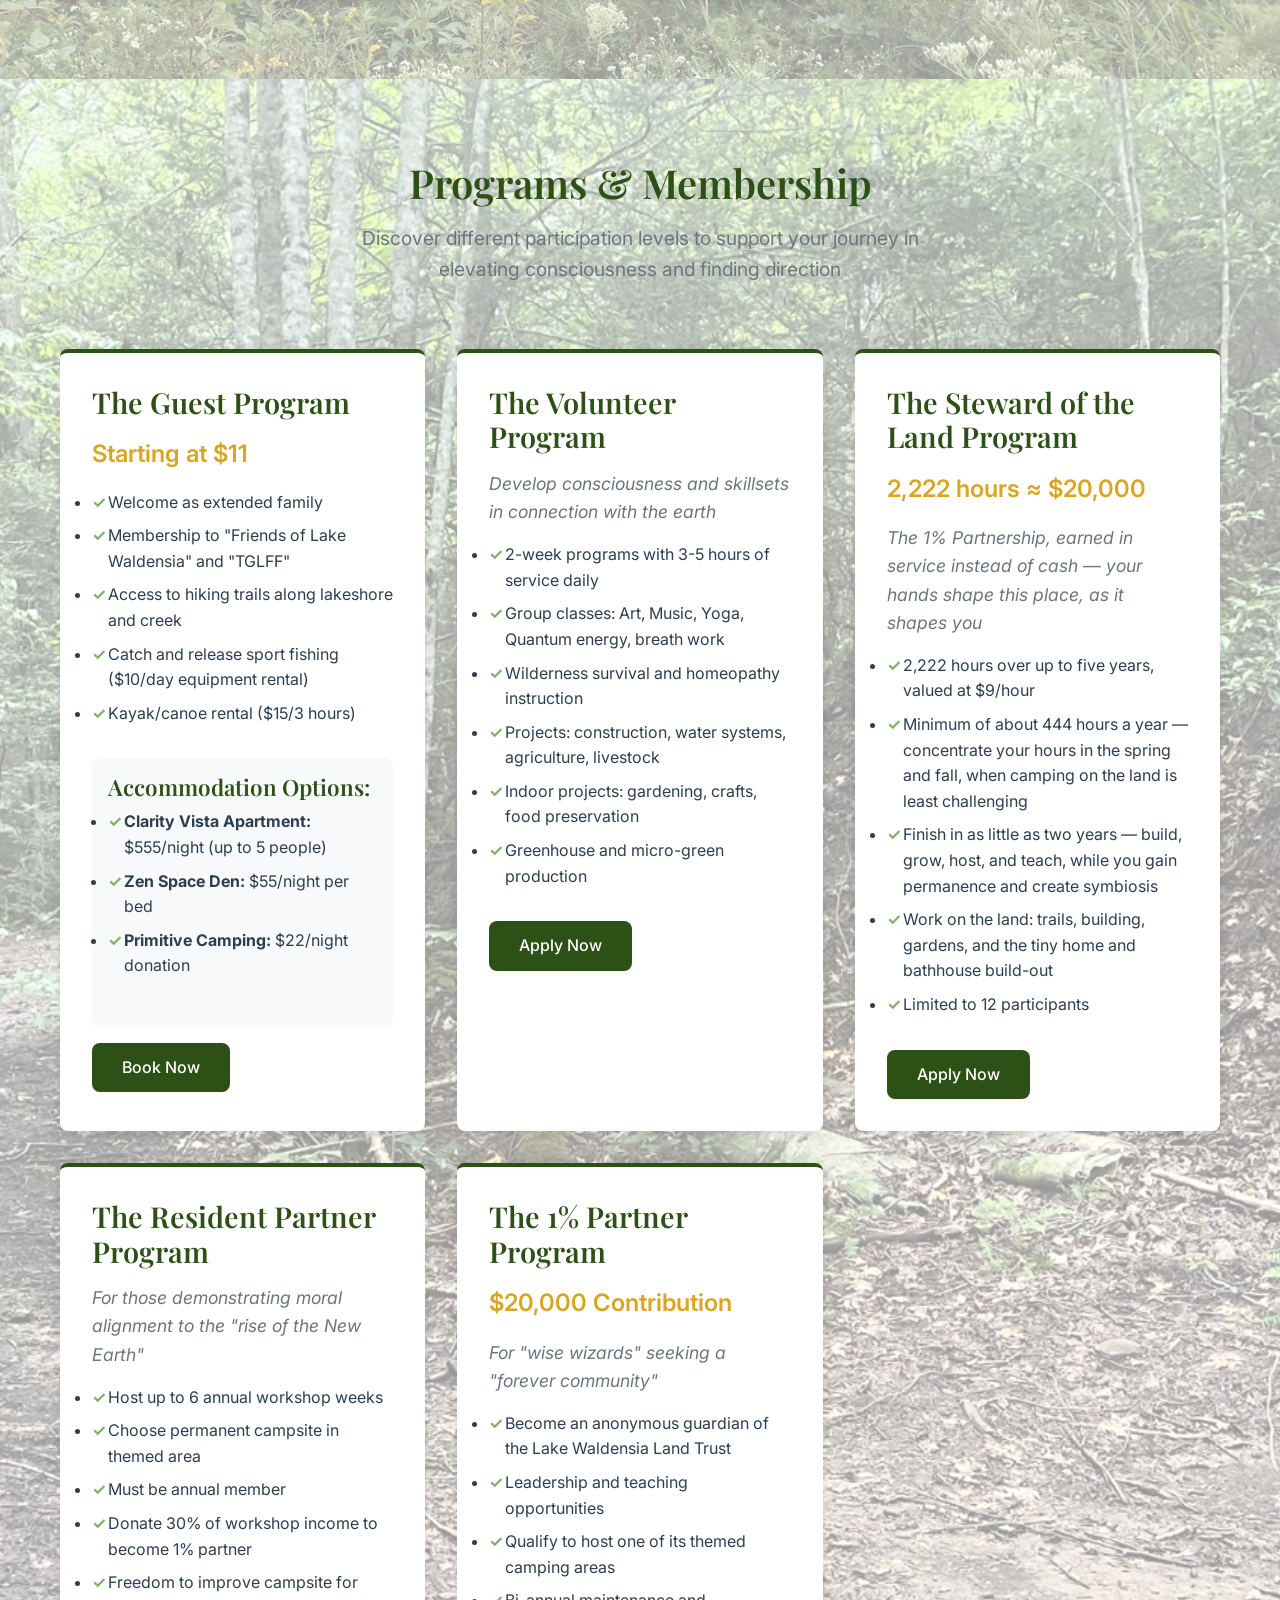
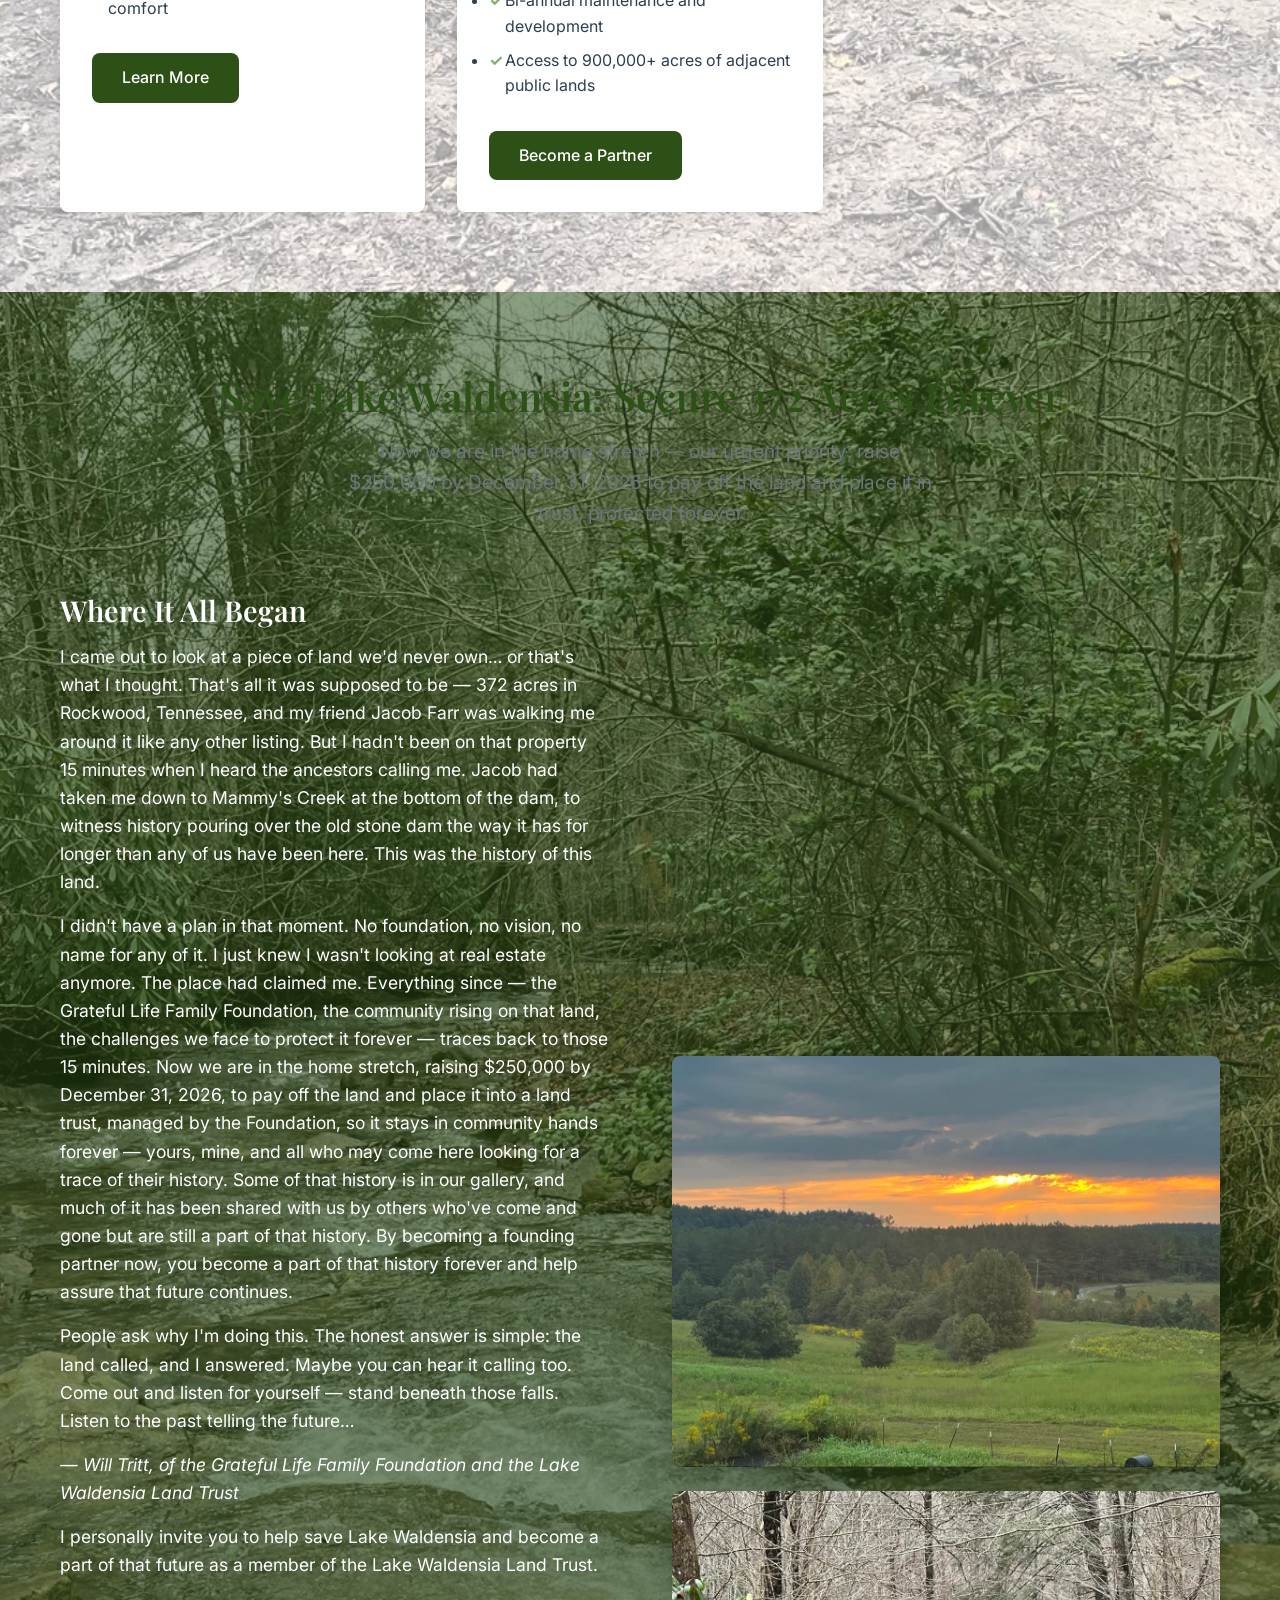
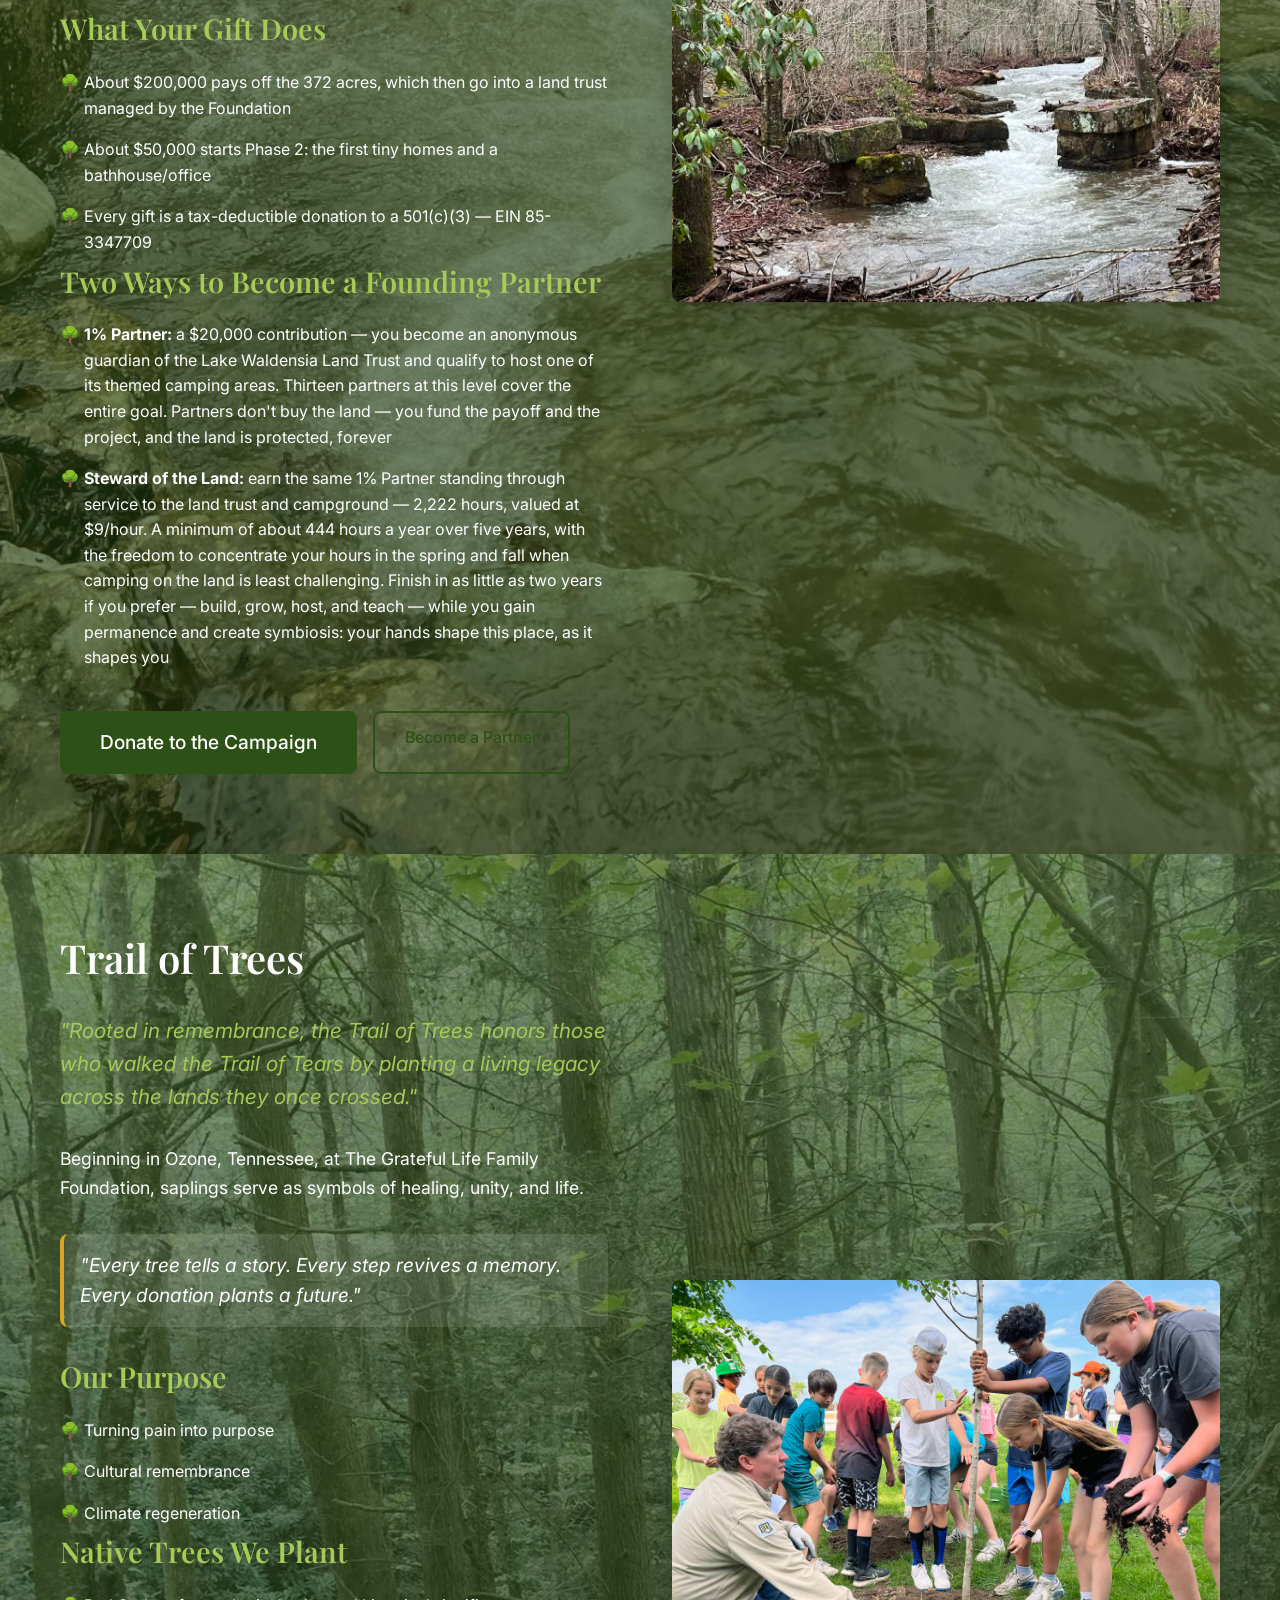
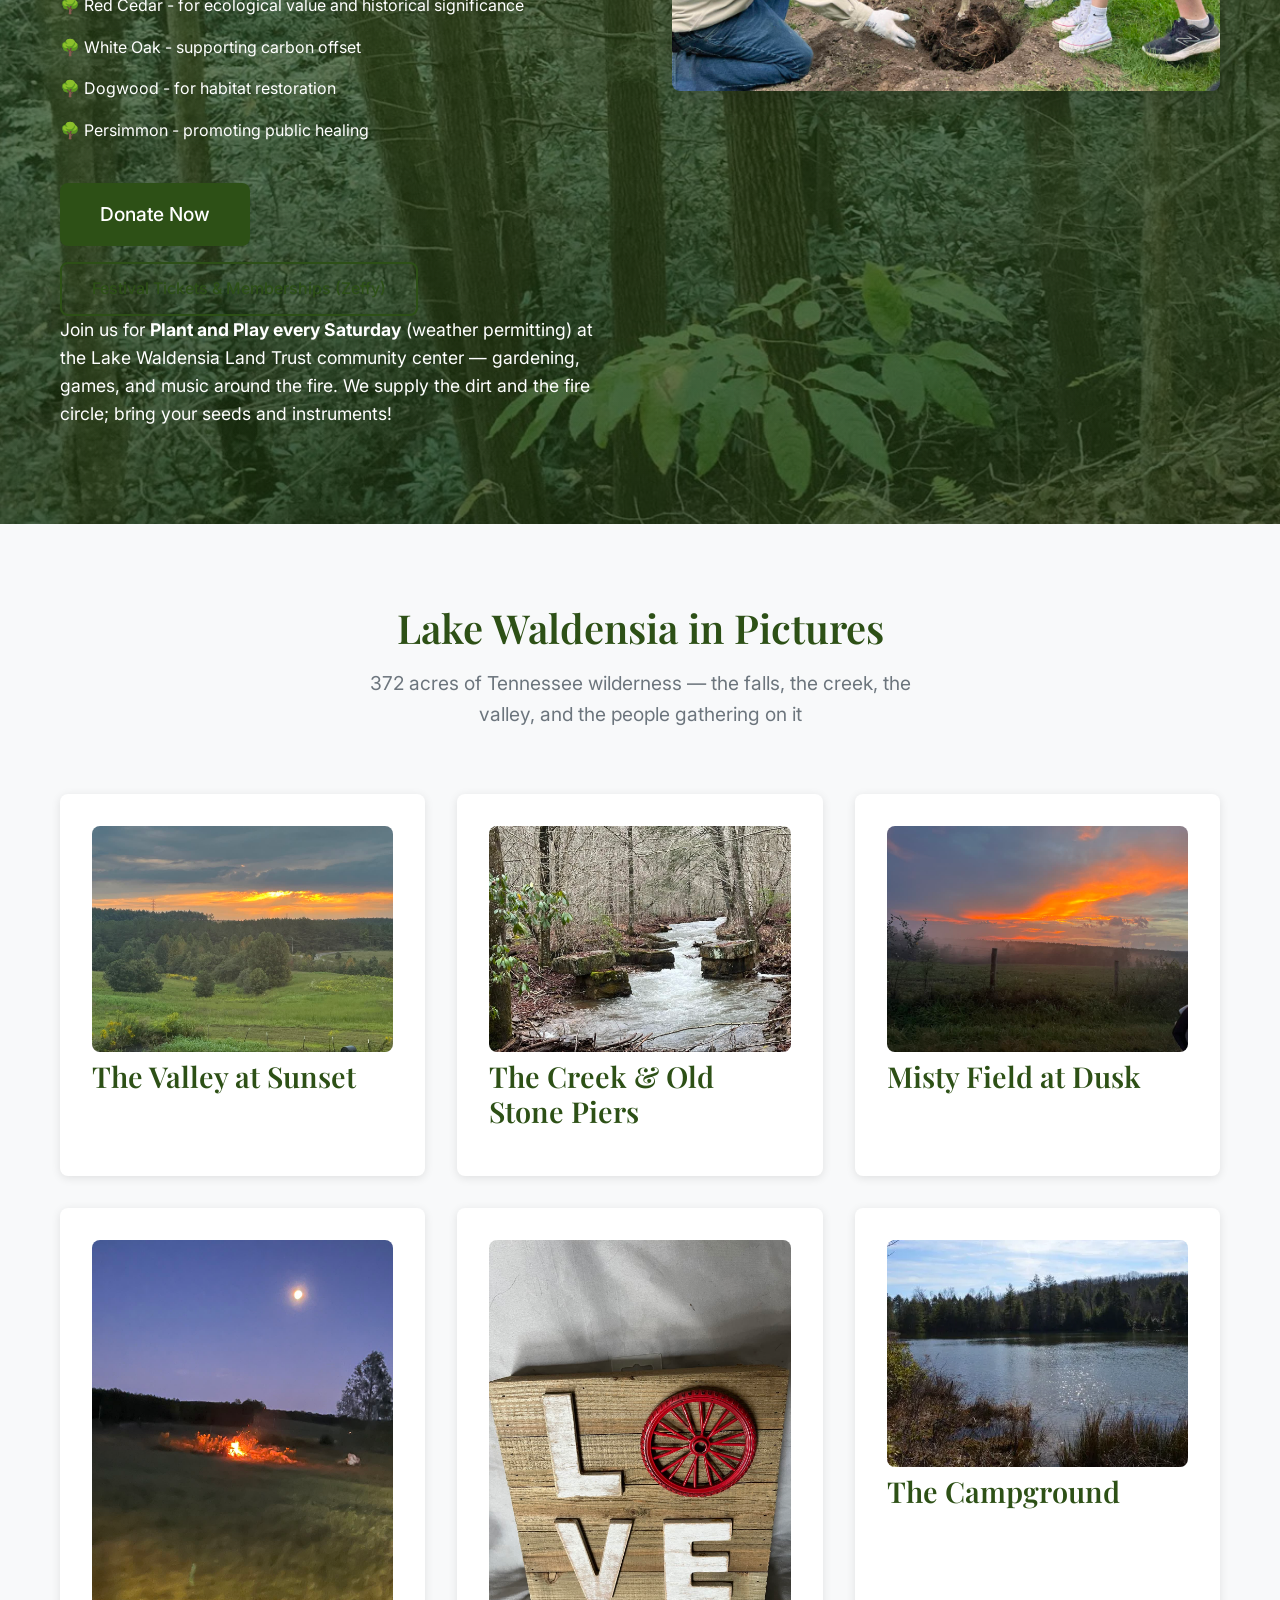
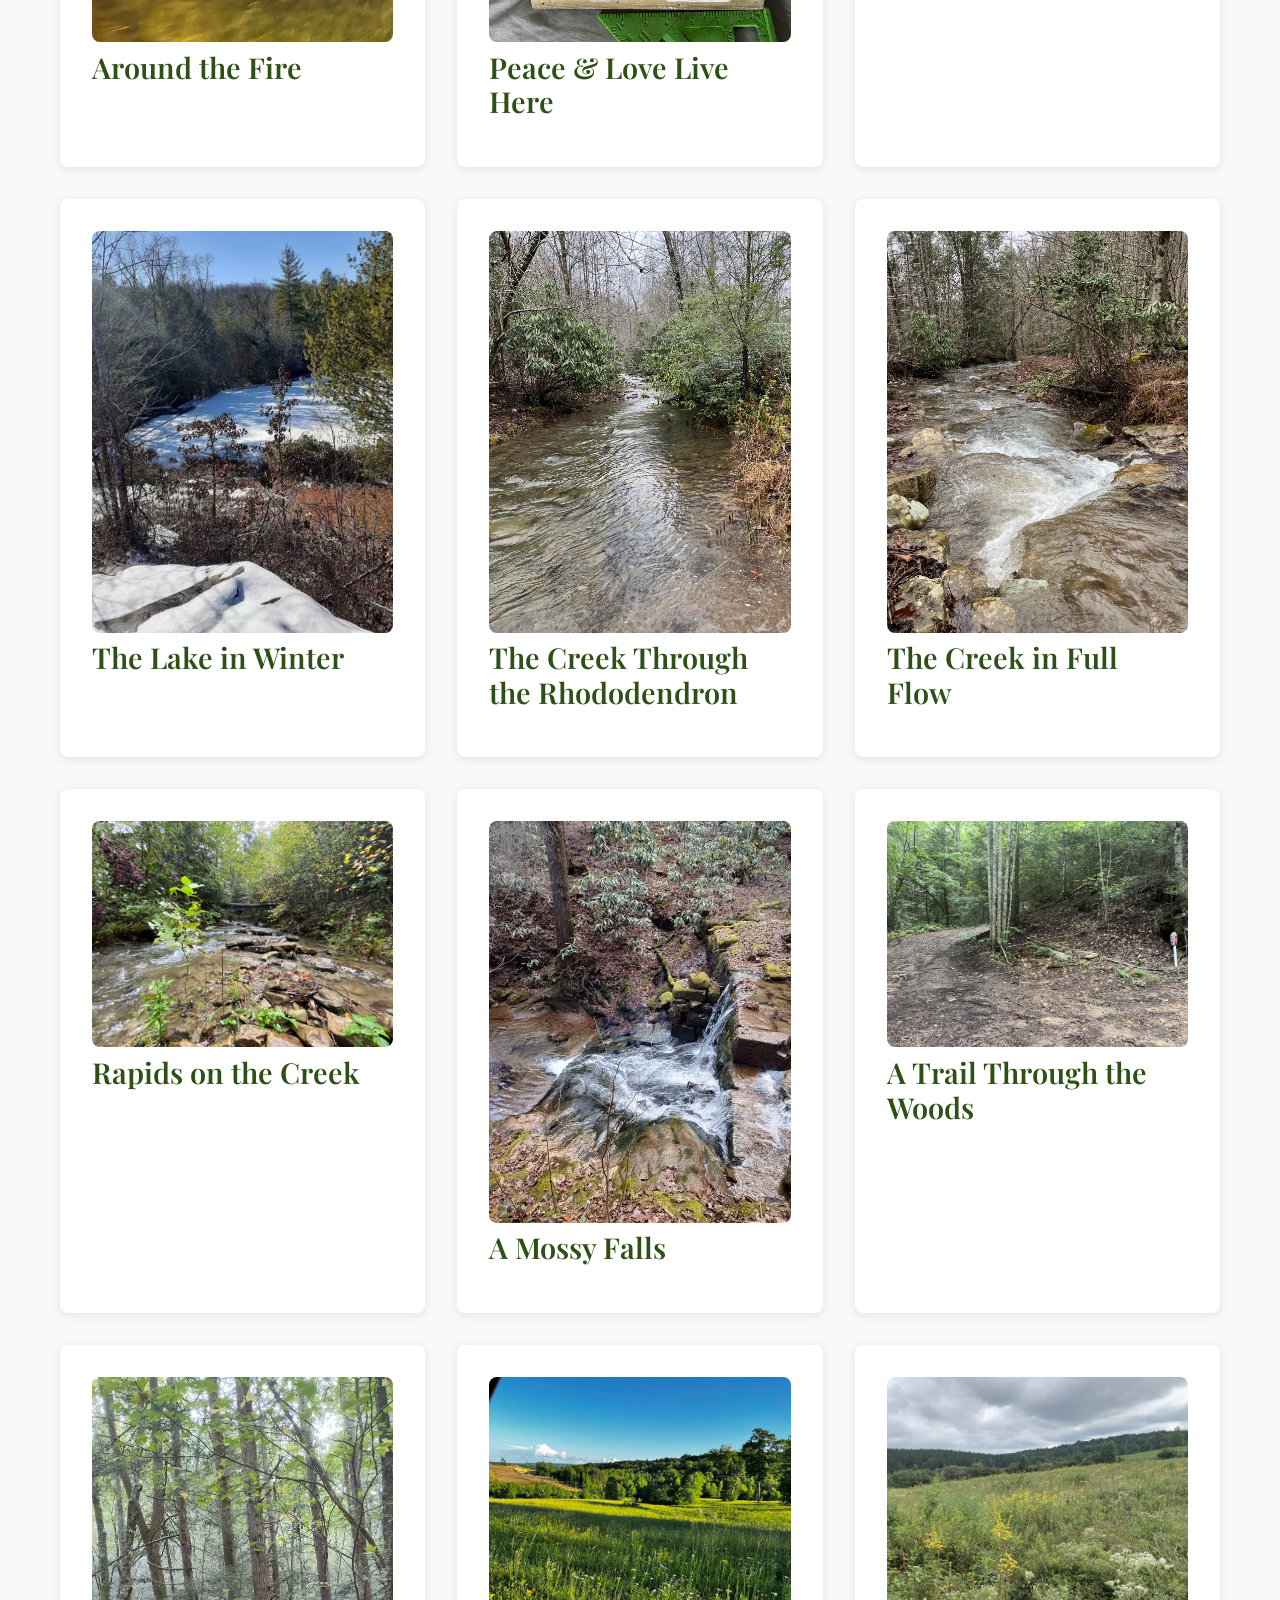
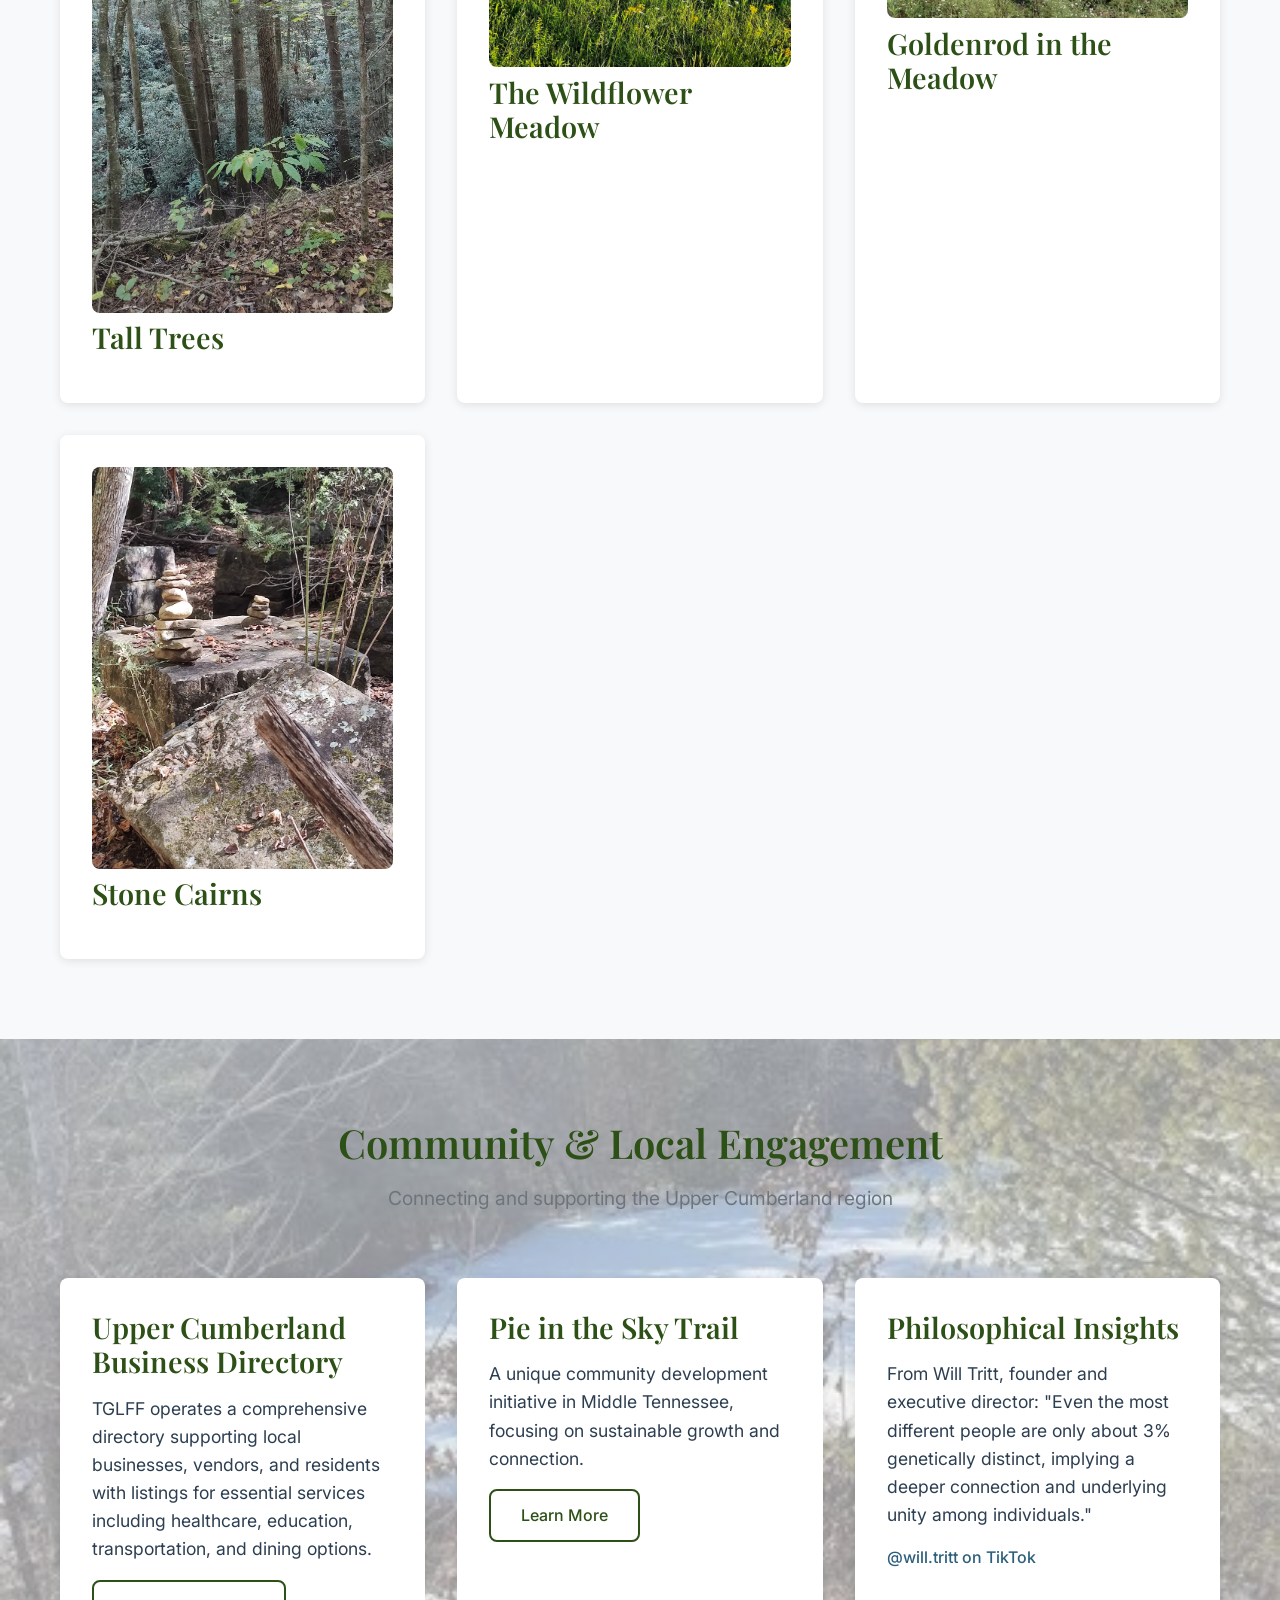
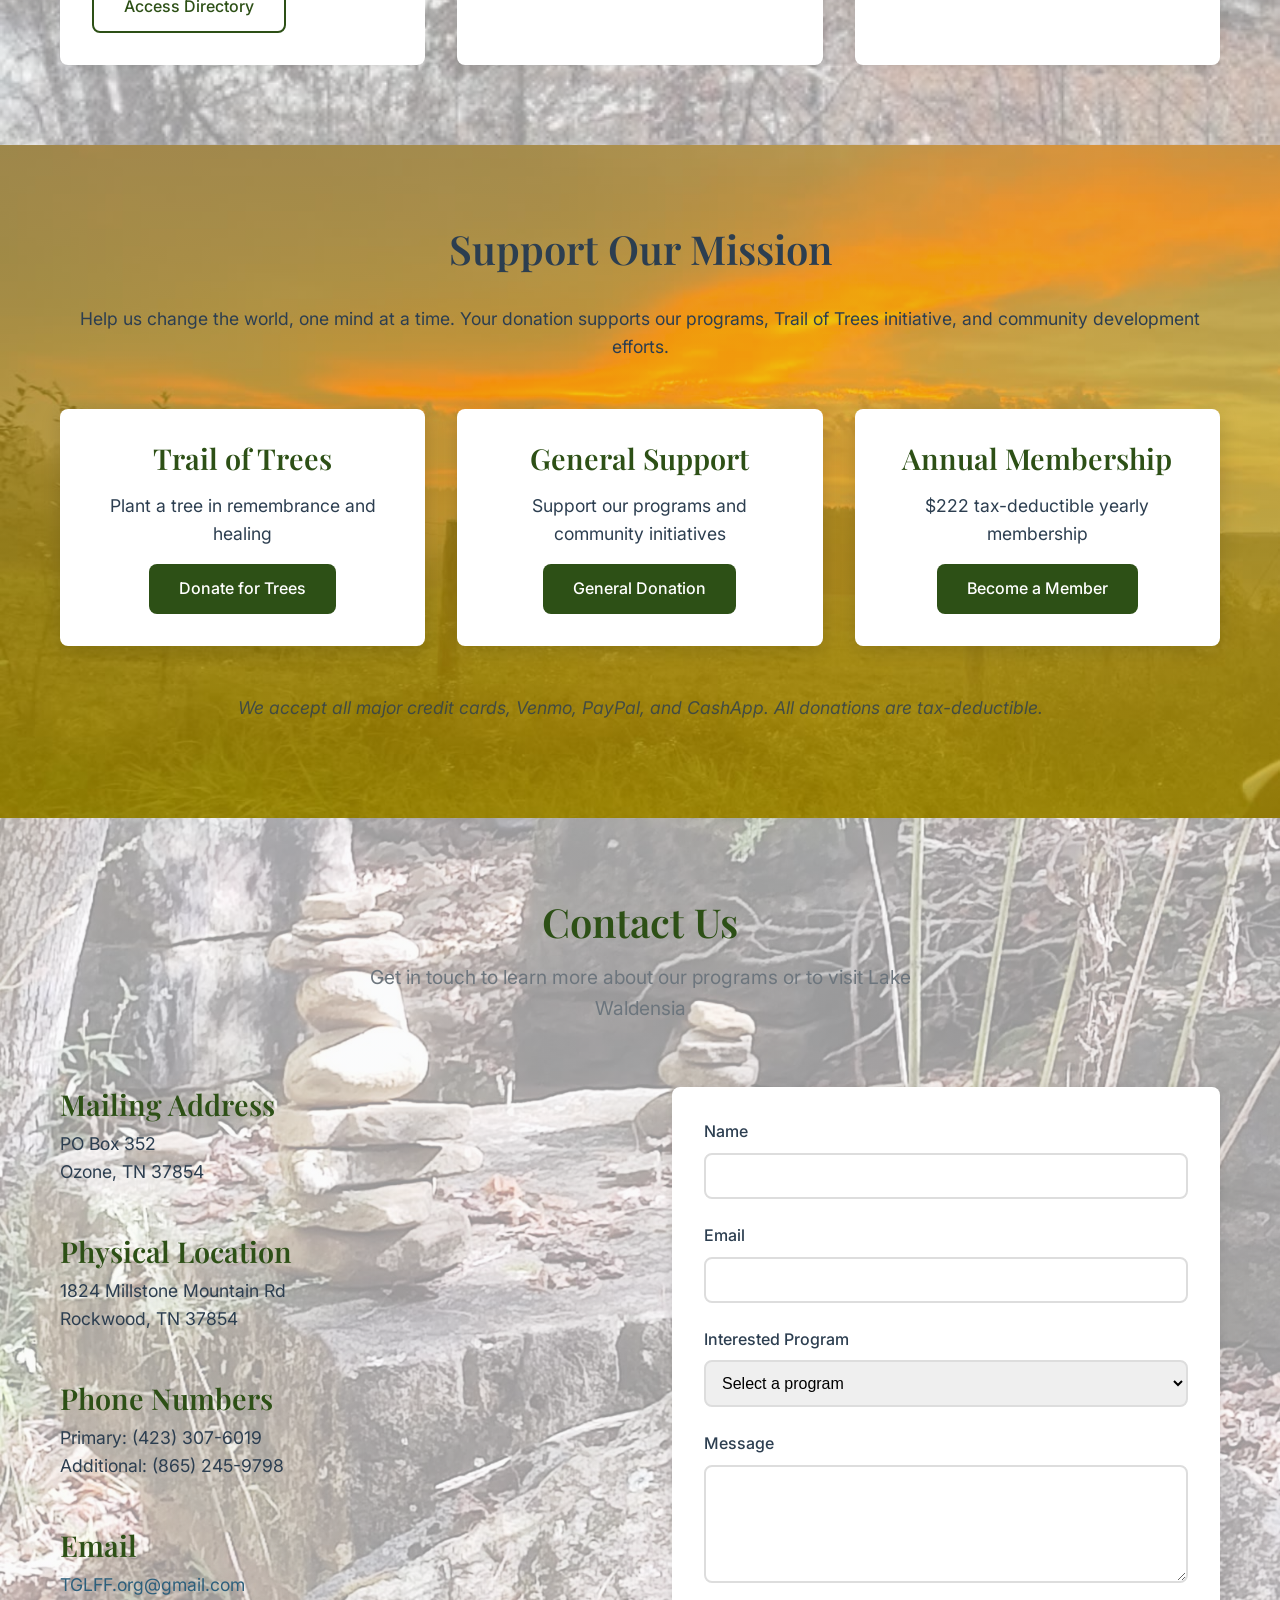
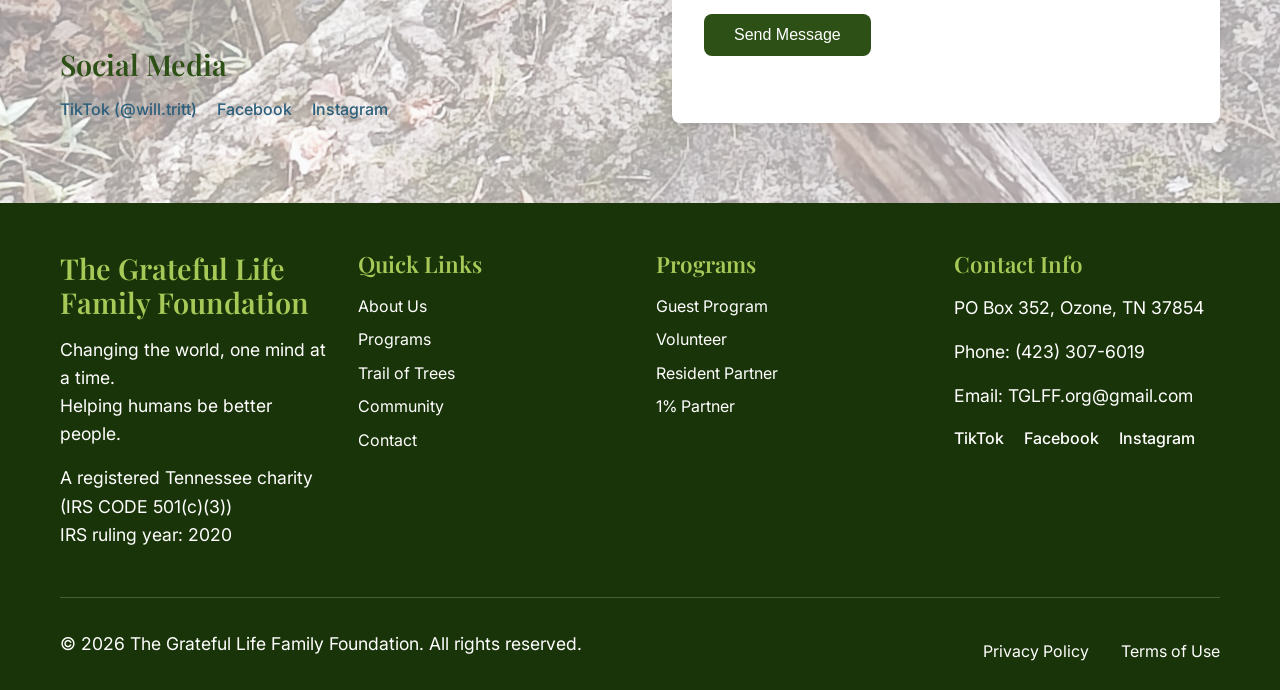
==== commit 86b6bc99: "Website round-2B: rename updated-index-v2.html to index.html" ====
--- a/index.html
+++ b/index.html
@@ -102,6 +102,94 @@
     </section>
 
     
+    <!-- Programs Section -->
+    <section id="programs" class="programs">
+        <div class="container">
+            <div class="section-header">
+                <h2>Programs & Membership</h2>
+                <p>Discover different participation levels to support your journey in elevating consciousness and finding direction</p>
+            </div>
+            
+            <div class="programs-grid">
+                <div class="program-card" id="guest-program">
+                    <h3>The Guest Program</h3>
+                    <p class="program-price">Starting at $11</p>
+                    <ul>
+                        <li>Welcome as extended family</li>
+                        <li>Membership to "Friends of Lake Waldensia" and "TGLFF"</li>
+                        <li>Access to hiking trails along lakeshore and creek</li>
+                        <li>Catch and release sport fishing ($10/day equipment rental)</li>
+                        <li>Kayak/canoe rental ($15/3 hours)</li>
+                    </ul>
+                    <div class="accommodation-options">
+                        <h4>Accommodation Options:</h4>
+                        <ul>
+                            <li><strong>Clarity Vista Apartment:</strong> $555/night (up to 5 people)</li>
+                            <li><strong>Zen Space Den:</strong> $55/night per bed</li>
+                            <li><strong>Primitive Camping:</strong> $22/night donation</li>
+                        </ul>
+                    </div>
+                    <a href="#contact" class="btn btn-primary">Book Now</a>
+                </div>
+                
+                <div class="program-card" id="volunteer-program">
+                    <h3>The Volunteer Program</h3>
+                    <p class="program-description">Develop consciousness and skillsets in connection with the earth</p>
+                    <ul>
+                        <li>2-week programs with 3-5 hours of service daily</li>
+                        <li>Group classes: Art, Music, Yoga, Quantum energy, breath work</li>
+                        <li>Wilderness survival and homeopathy instruction</li>
+                        <li>Projects: construction, water systems, agriculture, livestock</li>
+                        <li>Indoor projects: gardening, crafts, food preservation</li>
+                        <li>Greenhouse and micro-green production</li>
+                    </ul>
+                    <a href="#contact" class="btn btn-primary">Apply Now</a>
+                </div>
+                
+                <div class="program-card" id="steward-of-the-land-program">
+                    <h3>The Steward of the Land Program</h3>
+                    <p class="program-price">2,222 hours ≈ $20,000</p>
+                    <p class="program-description">The 1% Partnership, earned in service instead of cash — your hands shape this place, as it shapes you</p>
+                    <ul>
+                        <li>2,222 hours over up to five years, valued at $9/hour</li>
+                        <li>Minimum of about 444 hours a year — concentrate your hours in the spring and fall, when camping on the land is least challenging</li>
+                        <li>Finish in as little as two years — build, grow, host, and teach, while you gain permanence and create symbiosis</li>
+                        <li>Work on the land: trails, building, gardens, and the tiny home and bathhouse build-out</li>
+                        <li>Limited to 12 participants</li>
+                    </ul>
+                    <a href="#contact" class="btn btn-primary">Apply Now</a>
+                </div>
+
+                <div class="program-card" id="resident-partner">
+                    <h3>The Resident Partner Program</h3>
+                    <p class="program-description">For those demonstrating moral alignment to the "rise of the New Earth"</p>
+                    <ul>
+                        <li>Host up to 6 annual workshop weeks</li>
+                        <li>Choose permanent campsite in themed area</li>
+                        <li>Must be annual member</li>
+                        <li>Donate 30% of workshop income to become 1% partner</li>
+                        <li>Freedom to improve campsite for comfort</li>
+                    </ul>
+                    <a href="#contact" class="btn btn-primary">Learn More</a>
+                </div>
+                
+                <div class="program-card" id="one-percent-partner">
+                    <h3>The 1% Partner Program</h3>
+                    <p class="program-price">$20,000 Contribution</p>
+                    <p class="program-description">For "wise wizards" seeking a "forever community"</p>
+                    <ul>
+                        <li>Become an anonymous guardian of the Lake Waldensia Land Trust</li>
+                        <li>Leadership and teaching opportunities</li>
+                        <li>Qualify to host one of its themed camping areas</li>
+                        <li>Bi-annual maintenance and development</li>
+                        <li>Access to 900,000+ acres of adjacent public lands</li>
+                    </ul>
+                    <a href="#save-lake-waldensia" class="btn btn-primary">Become a Partner</a>
+                </div>
+            </div>
+        </div>
+    </section>
+
     <!-- Save Lake Waldensia Campaign Section -->
     <section id="save-lake-waldensia" class="trail-of-trees">
         <div class="container">
@@ -127,7 +215,7 @@
                         <h3>Two Ways to Become a Founding Partner</h3>
                         <ul>
                             <li><strong>1% Partner:</strong> a $20,000 contribution — you become an anonymous guardian of the Lake Waldensia Land Trust and qualify to host one of its themed camping areas. Thirteen partners at this level cover the entire goal. Partners don't buy the land — you fund the payoff and the project, and the land is protected, forever</li>
-                            <li><strong>Land Steward equity:</strong> earn the same 1% Partner standing through service to the land trust and campground — 2,222 hours, valued at $9/hour. A minimum of about 444 hours a year over five years, with the freedom to concentrate your hours in the spring and fall when camping on the land is least challenging. Finish in as little as two years if you prefer — build, grow, host, and teach — while you gain permanence and create symbiosis: your hands shape this place, as it shapes you</li>
+                            <li><strong>Steward of the Land:</strong> earn the same 1% Partner standing through service to the land trust and campground — 2,222 hours, valued at $9/hour. A minimum of about 444 hours a year over five years, with the freedom to concentrate your hours in the spring and fall when camping on the land is least challenging. Finish in as little as two years if you prefer — build, grow, host, and teach — while you gain permanence and create symbiosis: your hands shape this place, as it shapes you</li>
                         </ul>
                     </div>
                     <div class="trail-buttons">
@@ -138,94 +226,6 @@
                 <div class="trail-image">
                     <img src="lake-panorama.jpg" alt="Sunset over the Lake Waldensia valley">
                     <img src="lake-creek-piers.jpg" alt="Creek and old stone bridge piers at Lake Waldensia" style="margin-top:1rem;">
-                </div>
-            </div>
-        </div>
-    </section>
-
-    <!-- Programs Section -->
-    <section id="programs" class="programs">
-        <div class="container">
-            <div class="section-header">
-                <h2>Programs & Membership</h2>
-                <p>Discover different participation levels to support your journey in elevating consciousness and finding direction</p>
-            </div>
-            
-            <div class="programs-grid">
-                <div class="program-card" id="guest-program">
-                    <h3>The Guest Program</h3>
-                    <p class="program-price">Starting at $11</p>
-                    <ul>
-                        <li>Welcome as extended family</li>
-                        <li>Membership to "Friends of Lake Waldensia" and "TGLFF"</li>
-                        <li>Access to hiking trails along lakeshore and creek</li>
-                        <li>Catch and release sport fishing ($10/day equipment rental)</li>
-                        <li>Kayak/canoe rental ($15/3 hours)</li>
-                    </ul>
-                    <div class="accommodation-options">
-                        <h4>Accommodation Options:</h4>
-                        <ul>
-                            <li><strong>Clarity Vista Apartment:</strong> $555/night (up to 5 people)</li>
-                            <li><strong>Zen Space Den:</strong> $55/night per bed</li>
-                            <li><strong>Primitive Camping:</strong> $22/night donation</li>
-                        </ul>
-                    </div>
-                    <a href="#contact" class="btn btn-primary">Book Now</a>
-                </div>
-                
-                <div class="program-card" id="volunteer-program">
-                    <h3>The Volunteer Program</h3>
-                    <p class="program-description">Develop consciousness and skillsets in connection with the earth</p>
-                    <ul>
-                        <li>2-week programs with 3-5 hours of service daily</li>
-                        <li>Group classes: Art, Music, Yoga, Quantum energy, breath work</li>
-                        <li>Wilderness survival and homeopathy instruction</li>
-                        <li>Projects: construction, water systems, agriculture, livestock</li>
-                        <li>Indoor projects: gardening, crafts, food preservation</li>
-                        <li>Greenhouse and micro-green production</li>
-                    </ul>
-                    <a href="#contact" class="btn btn-primary">Apply Now</a>
-                </div>
-                
-                <div class="program-card" id="land-steward-equity-program">
-                    <h3>The Land Steward Equity Program</h3>
-                    <p class="program-price">2,222 hours ≈ $20,000</p>
-                    <p class="program-description">The 1% Partnership, earned in service instead of cash — your hands shape this place, as it shapes you</p>
-                    <ul>
-                        <li>2,222 hours over up to five years, valued at $9/hour</li>
-                        <li>Minimum of about 444 hours a year — concentrate your hours in the spring and fall, when camping on the land is least challenging</li>
-                        <li>Finish in as little as two years — build, grow, host, and teach, while you gain permanence and create symbiosis</li>
-                        <li>Work on the land: trails, building, gardens, and the tiny home and bathhouse build-out</li>
-                        <li>Limited to 12 participants</li>
-                    </ul>
-                    <a href="#contact" class="btn btn-primary">Apply Now</a>
-                </div>
-
-                <div class="program-card" id="resident-partner">
-                    <h3>The Resident Partner Program</h3>
-                    <p class="program-description">For those demonstrating moral alignment to the "rise of the New Earth"</p>
-                    <ul>
-                        <li>Host up to 6 annual workshop weeks</li>
-                        <li>Choose permanent campsite in themed area</li>
-                        <li>Must be annual member</li>
-                        <li>Donate 30% of workshop income to become 1% partner</li>
-                        <li>Freedom to improve campsite for comfort</li>
-                    </ul>
-                    <a href="#contact" class="btn btn-primary">Learn More</a>
-                </div>
-                
-                <div class="program-card" id="one-percent-partner">
-                    <h3>The 1% Partner Program</h3>
-                    <p class="program-price">$20,000 Contribution</p>
-                    <p class="program-description">For "wise wizards" seeking a "forever community"</p>
-                    <ul>
-                        <li>Become an anonymous guardian of the Lake Waldensia Land Trust</li>
-                        <li>Leadership and teaching opportunities</li>
-                        <li>Qualify to host one of its themed camping areas</li>
-                        <li>Bi-annual maintenance and development</li>
-                        <li>Access to 900,000+ acres of adjacent public lands</li>
-                    </ul>
-                    <a href="#save-lake-waldensia" class="btn btn-primary">Become a Partner</a>
                 </div>
             </div>
         </div>
--- a/style.css
+++ b/style.css
@@ -263,7 +263,7 @@
     left: 0;
     width: 100%;
     height: 100%;
-    background: linear-gradient(rgba(45, 80, 22, 0.7), rgba(26, 52, 9, 0.8));
+    background: linear-gradient(rgba(45, 80, 22, 0.45), rgba(26, 52, 9, 0.55));
     z-index: -1;
 }
 
@@ -271,6 +271,15 @@
     max-width: 800px;
     padding: 0 20px;
     z-index: 1;
+}
+
+.hero-logo {
+    width: 180px;
+    height: 180px;
+    object-fit: contain;
+    display: block;
+    margin: 0 auto 1.5rem;
+    filter: drop-shadow(0 4px 12px rgba(0, 0, 0, 0.45));
 }
 
 .hero-title {
@@ -755,6 +764,11 @@
         display: flex;
     }
 
+    .hero-logo {
+        width: 140px;
+        height: 140px;
+    }
+
     .hero-title {
         font-size: 2.5rem;
     }
@@ -853,3 +867,34 @@
     outline-offset: 2px;
 }
 
+
+/* ---- Photo backgrounds, Nov 2026 (Will's round-2 edits) ----
+   Green filter kept, overlay lightened so the photos read clearly.
+   Each photo is used as a background exactly once. */
+#save-lake-waldensia {
+    background: linear-gradient(rgba(45, 80, 22, 0.55), rgba(26, 52, 9, 0.65)), url('creek-cascade.jpg') center / cover no-repeat;
+}
+
+#trail-of-trees {
+    background: linear-gradient(rgba(45, 80, 22, 0.55), rgba(26, 52, 9, 0.65)), url('forest-tall-trees.jpg') center / cover no-repeat;
+}
+
+.about {
+    background: linear-gradient(rgba(248, 249, 250, 0.6), rgba(248, 249, 250, 0.6)), url('meadow-goldenrod.jpg') center / cover no-repeat;
+}
+
+.programs {
+    background: linear-gradient(rgba(255, 255, 255, 0.6), rgba(255, 255, 255, 0.6)), url('forest-trail.jpg') center / cover no-repeat;
+}
+
+#community {
+    background: linear-gradient(rgba(248, 249, 250, 0.6), rgba(248, 249, 250, 0.6)), url('lake-winter-frozen.jpg') center / cover no-repeat;
+}
+
+.donate {
+    background: linear-gradient(rgba(218, 165, 32, 0.55), rgba(255, 215, 0, 0.55)), url('lake-sunset-field.jpg') center / cover no-repeat;
+}
+
+.contact {
+    background: linear-gradient(rgba(248, 249, 250, 0.6), rgba(248, 249, 250, 0.6)), url('cairns-stacked.jpg') center / cover no-repeat;
+}
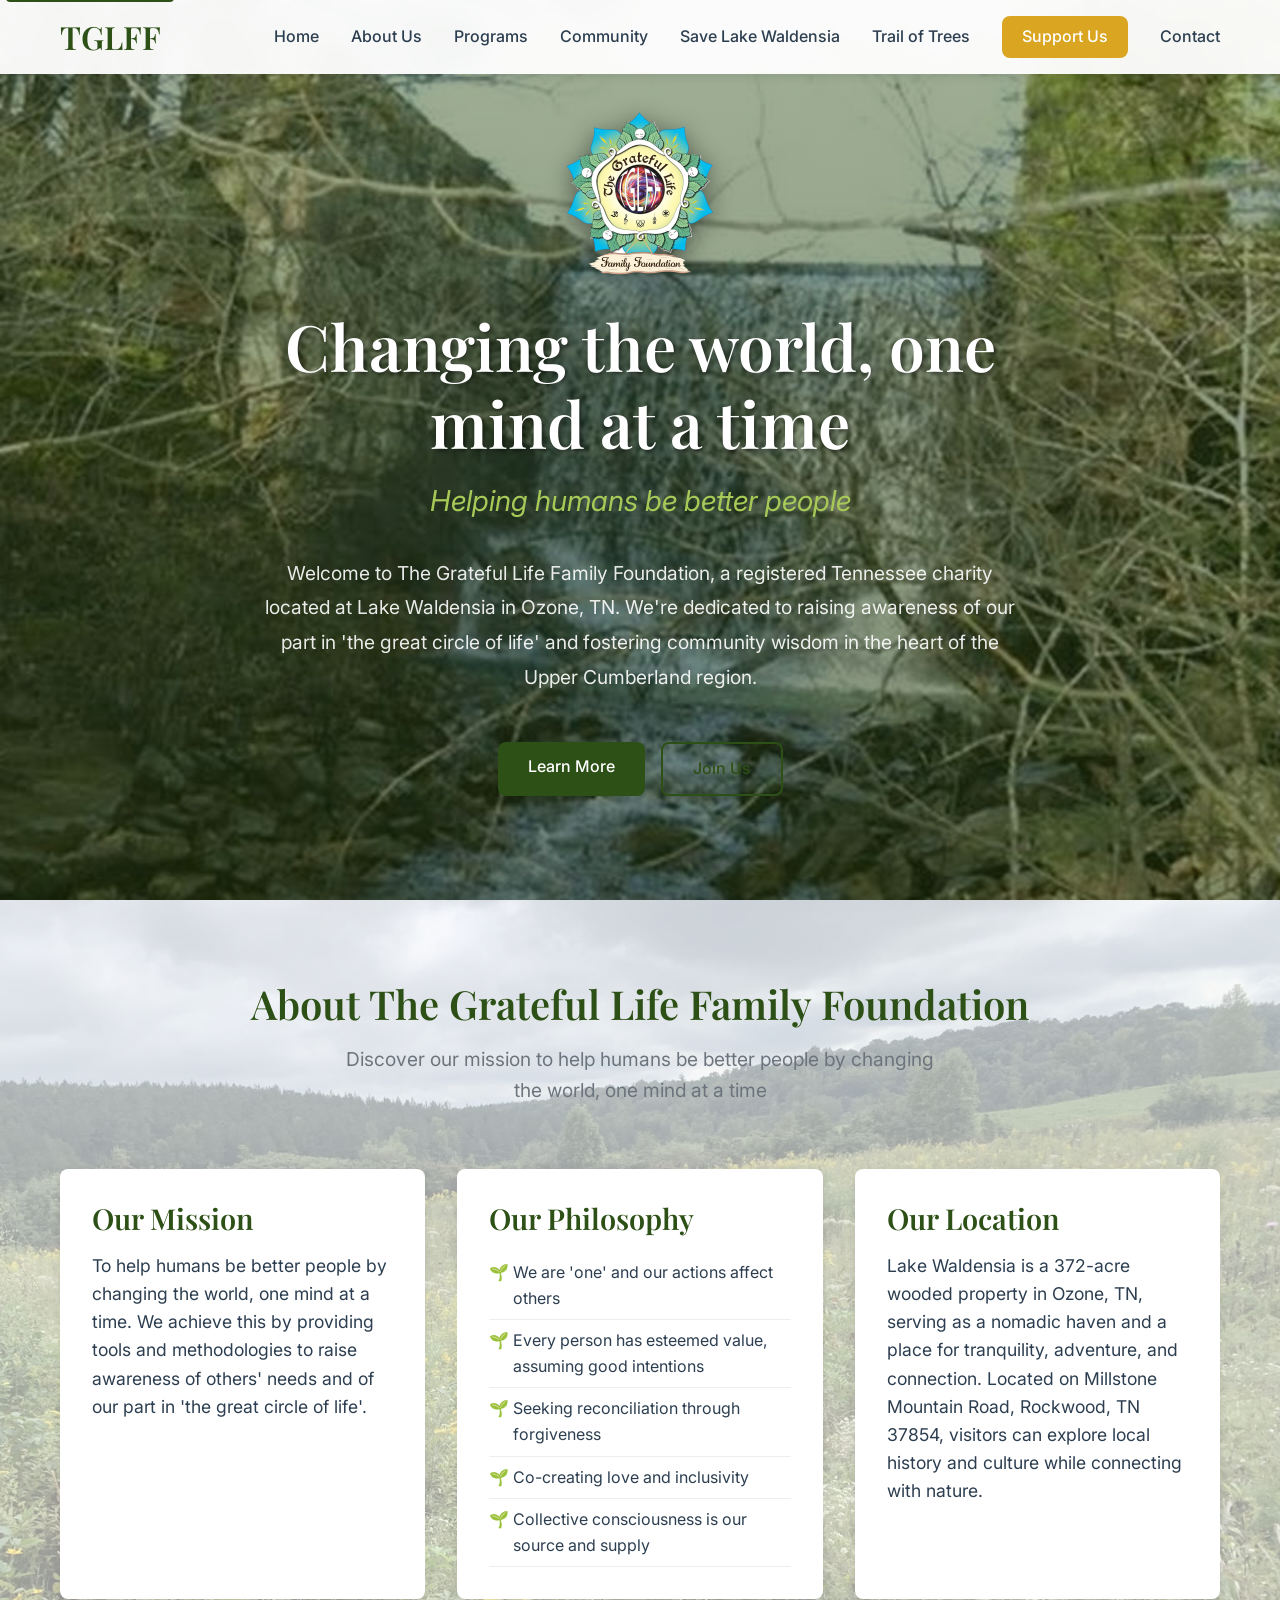
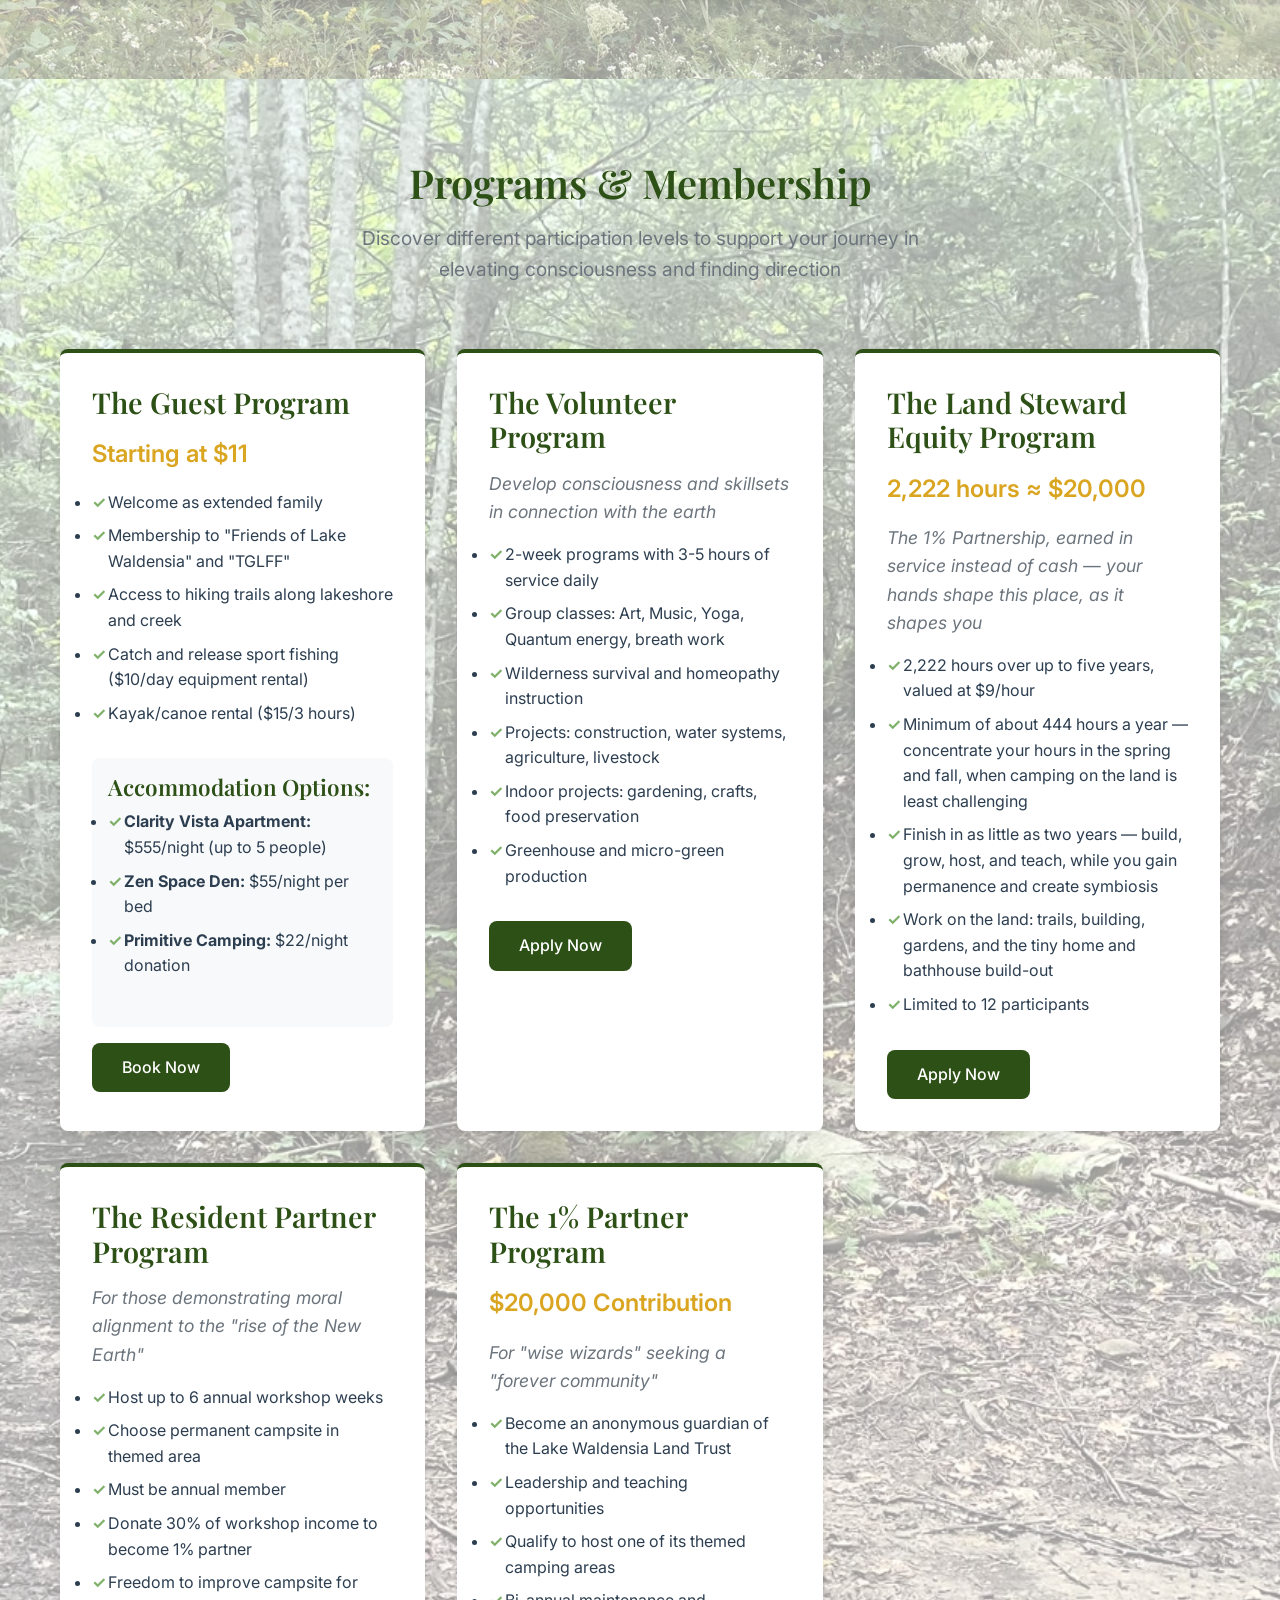
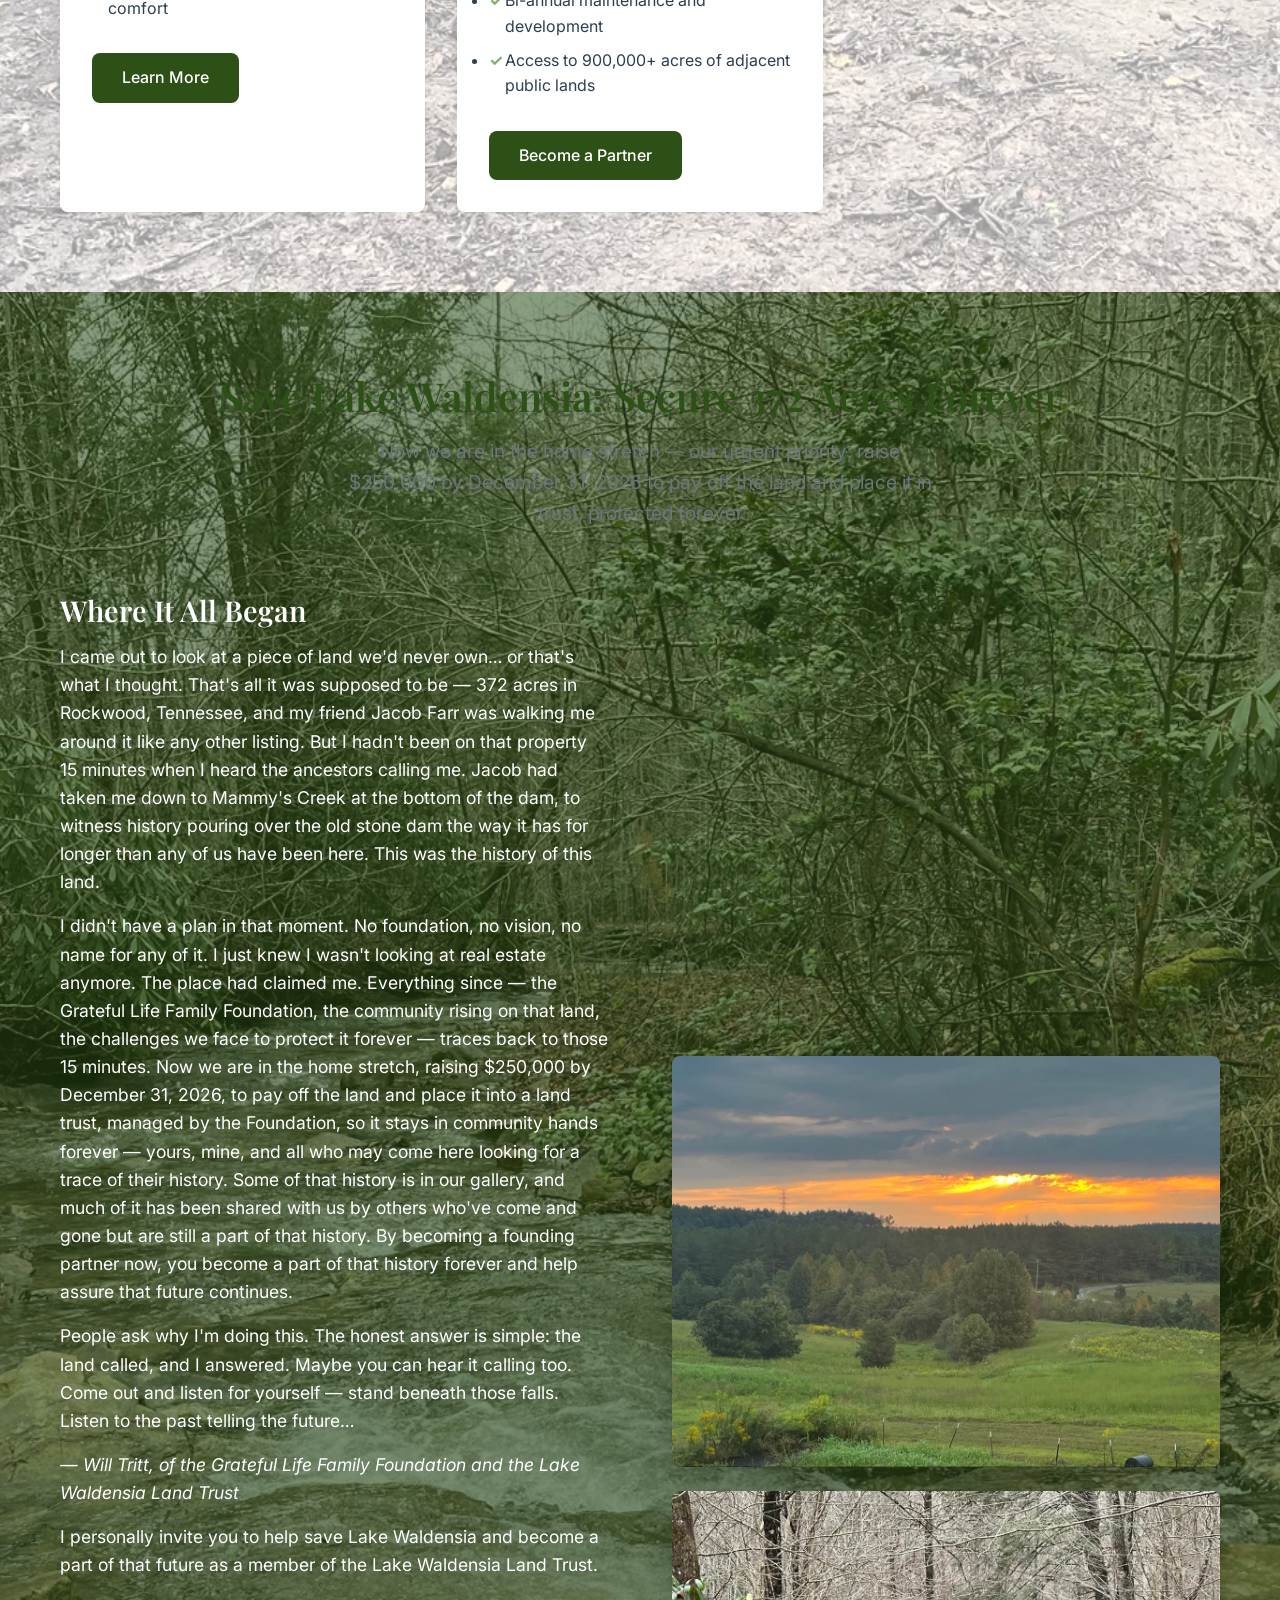
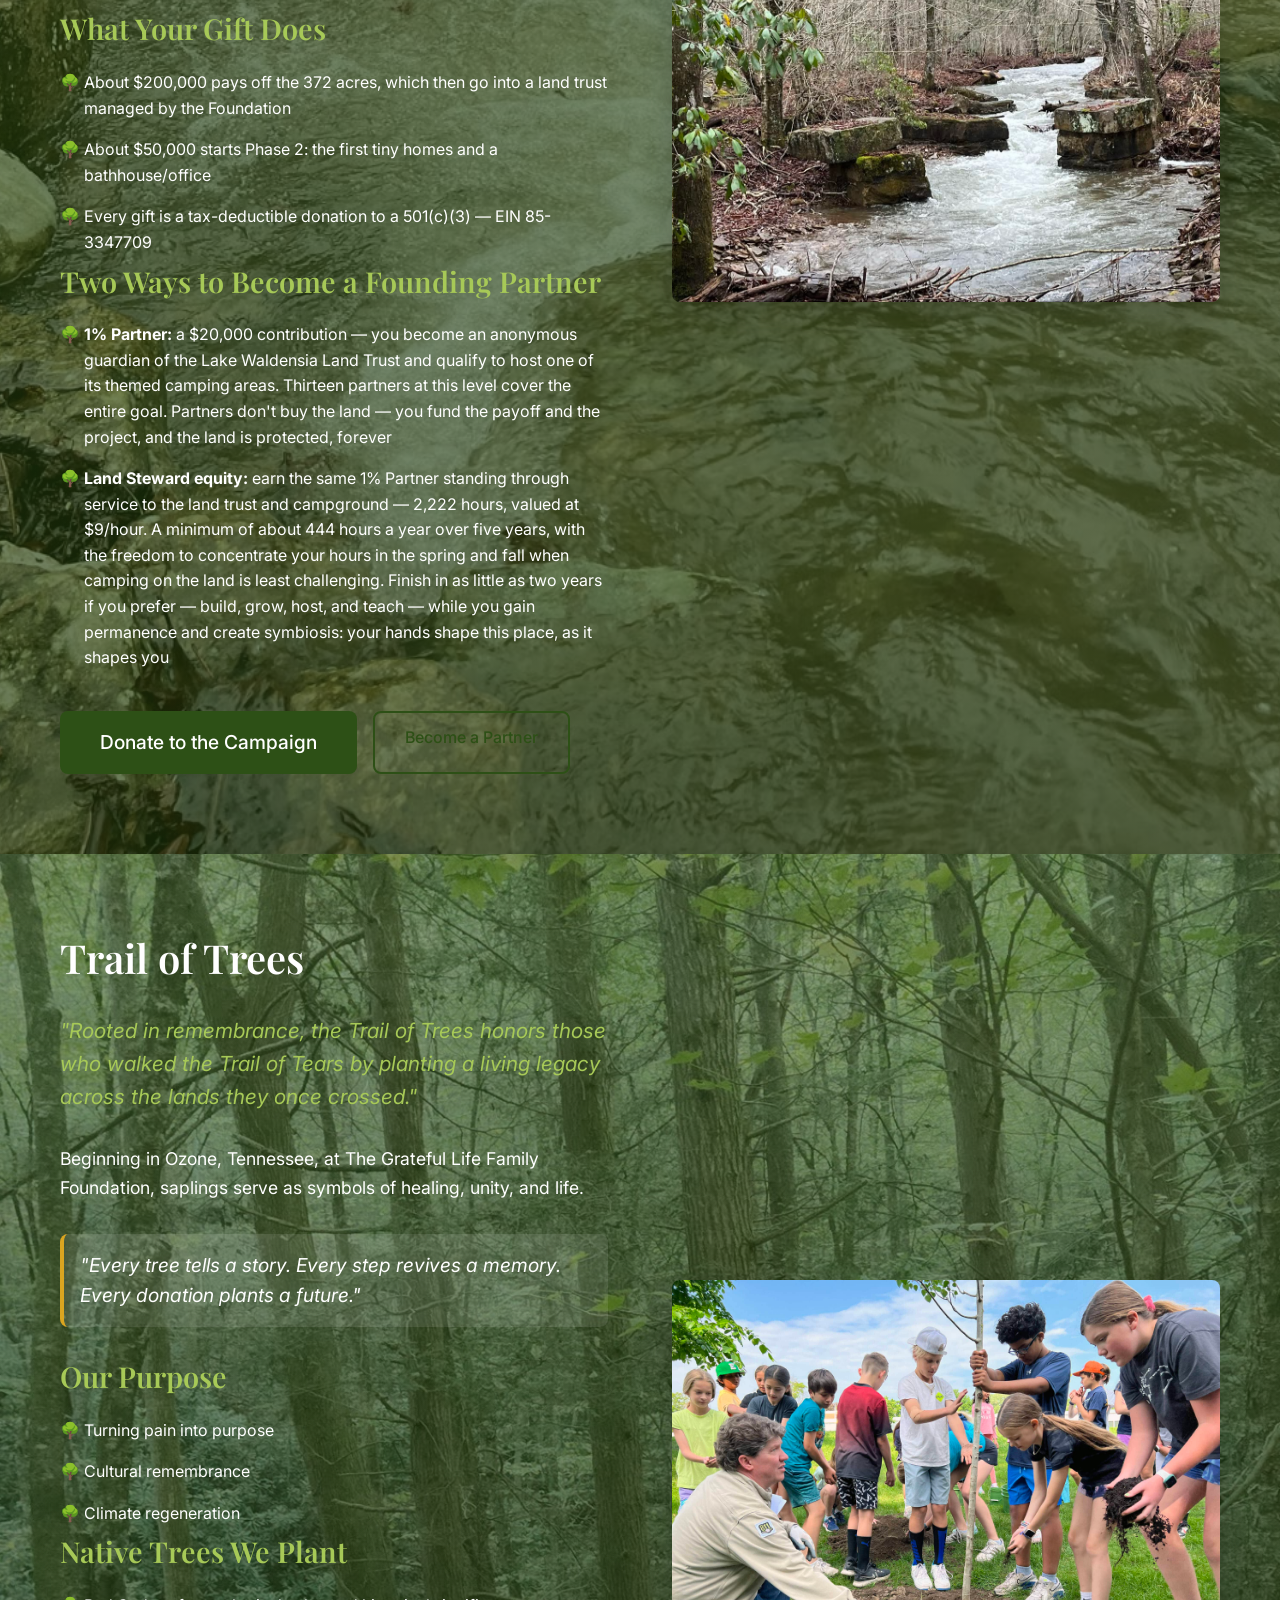
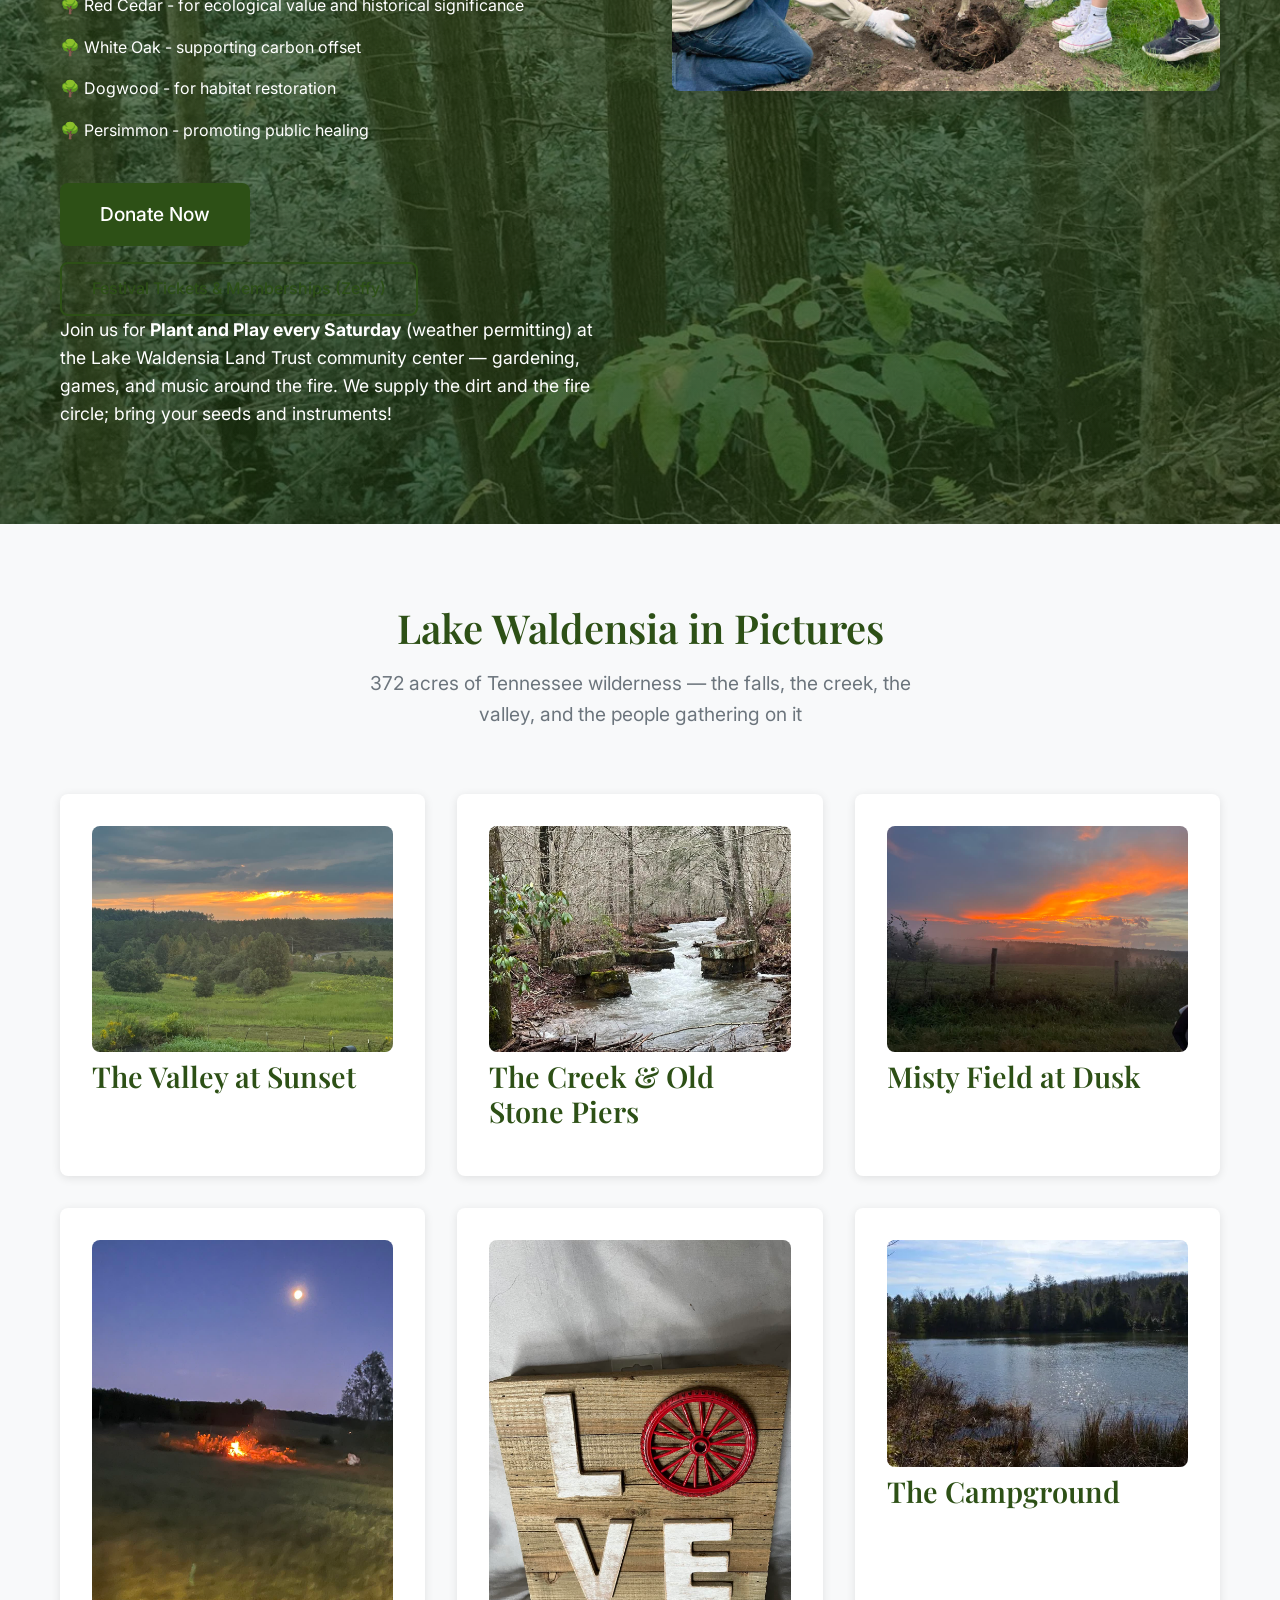
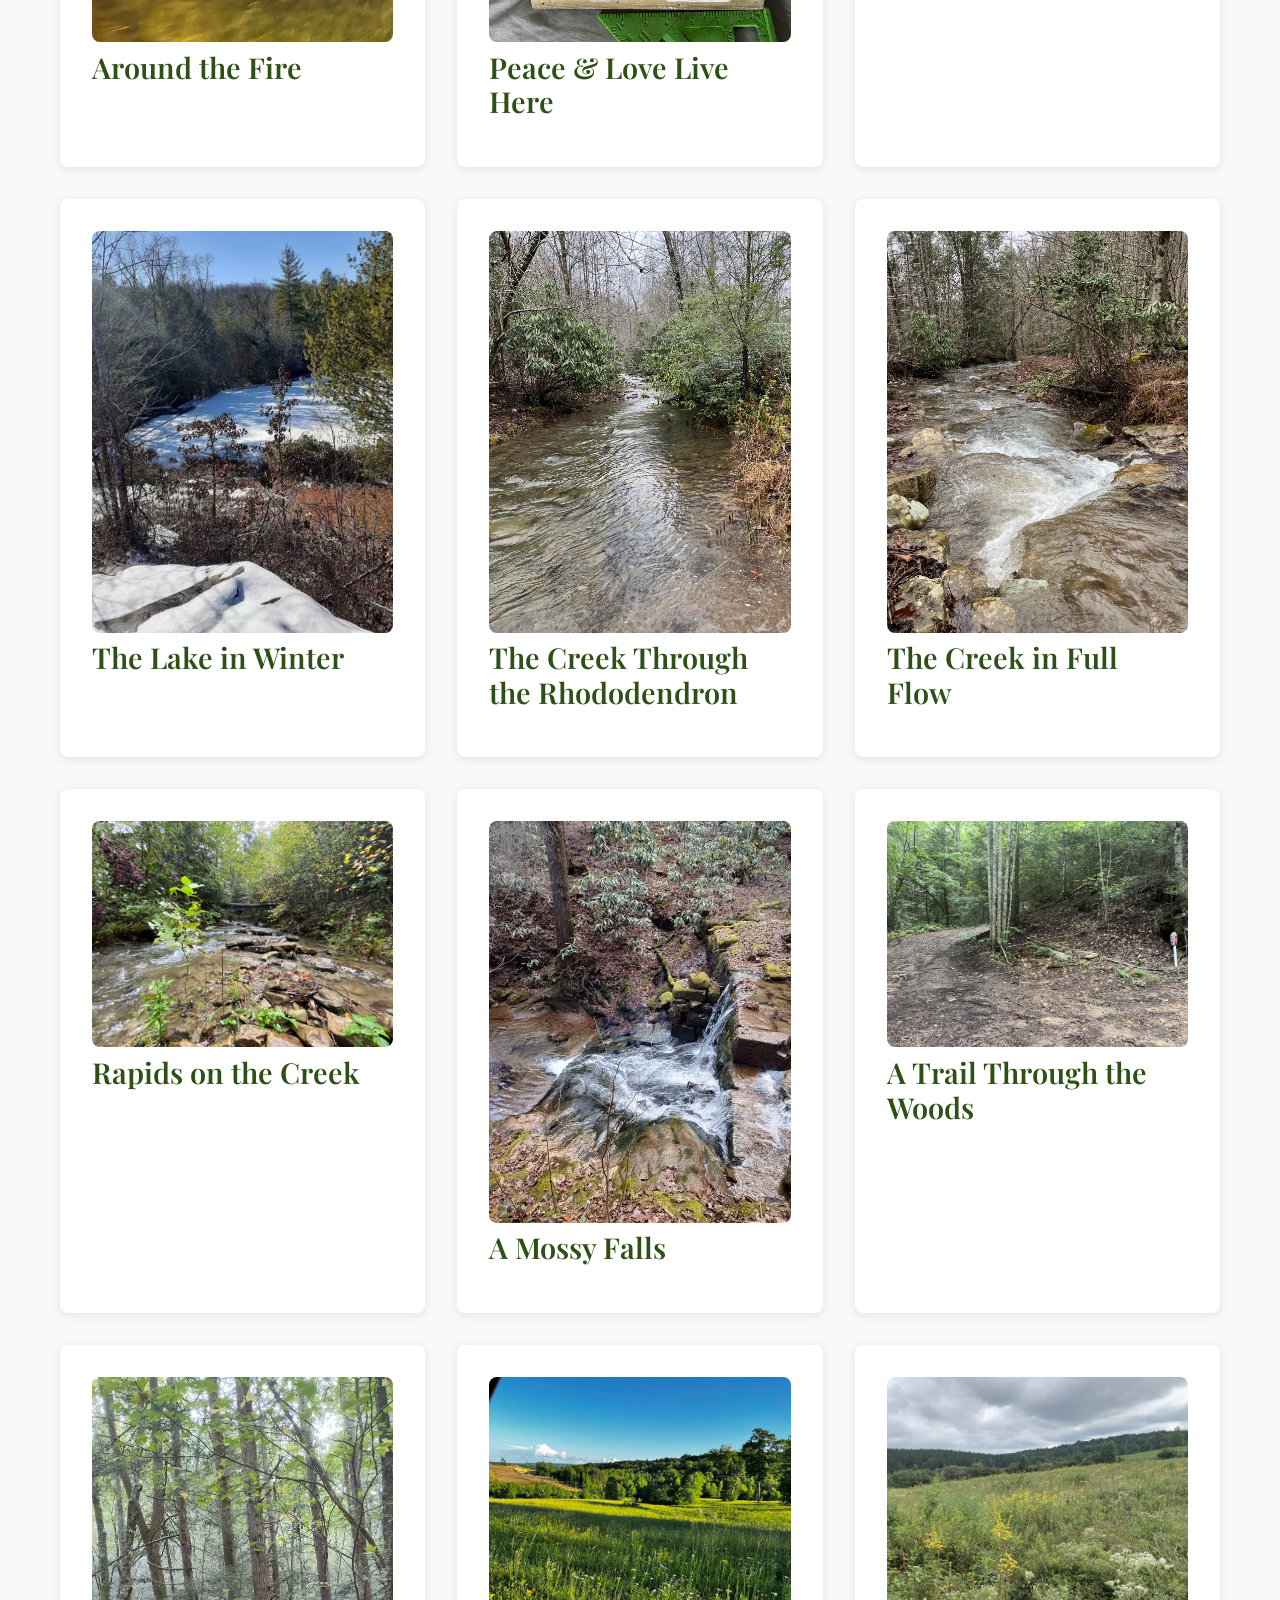
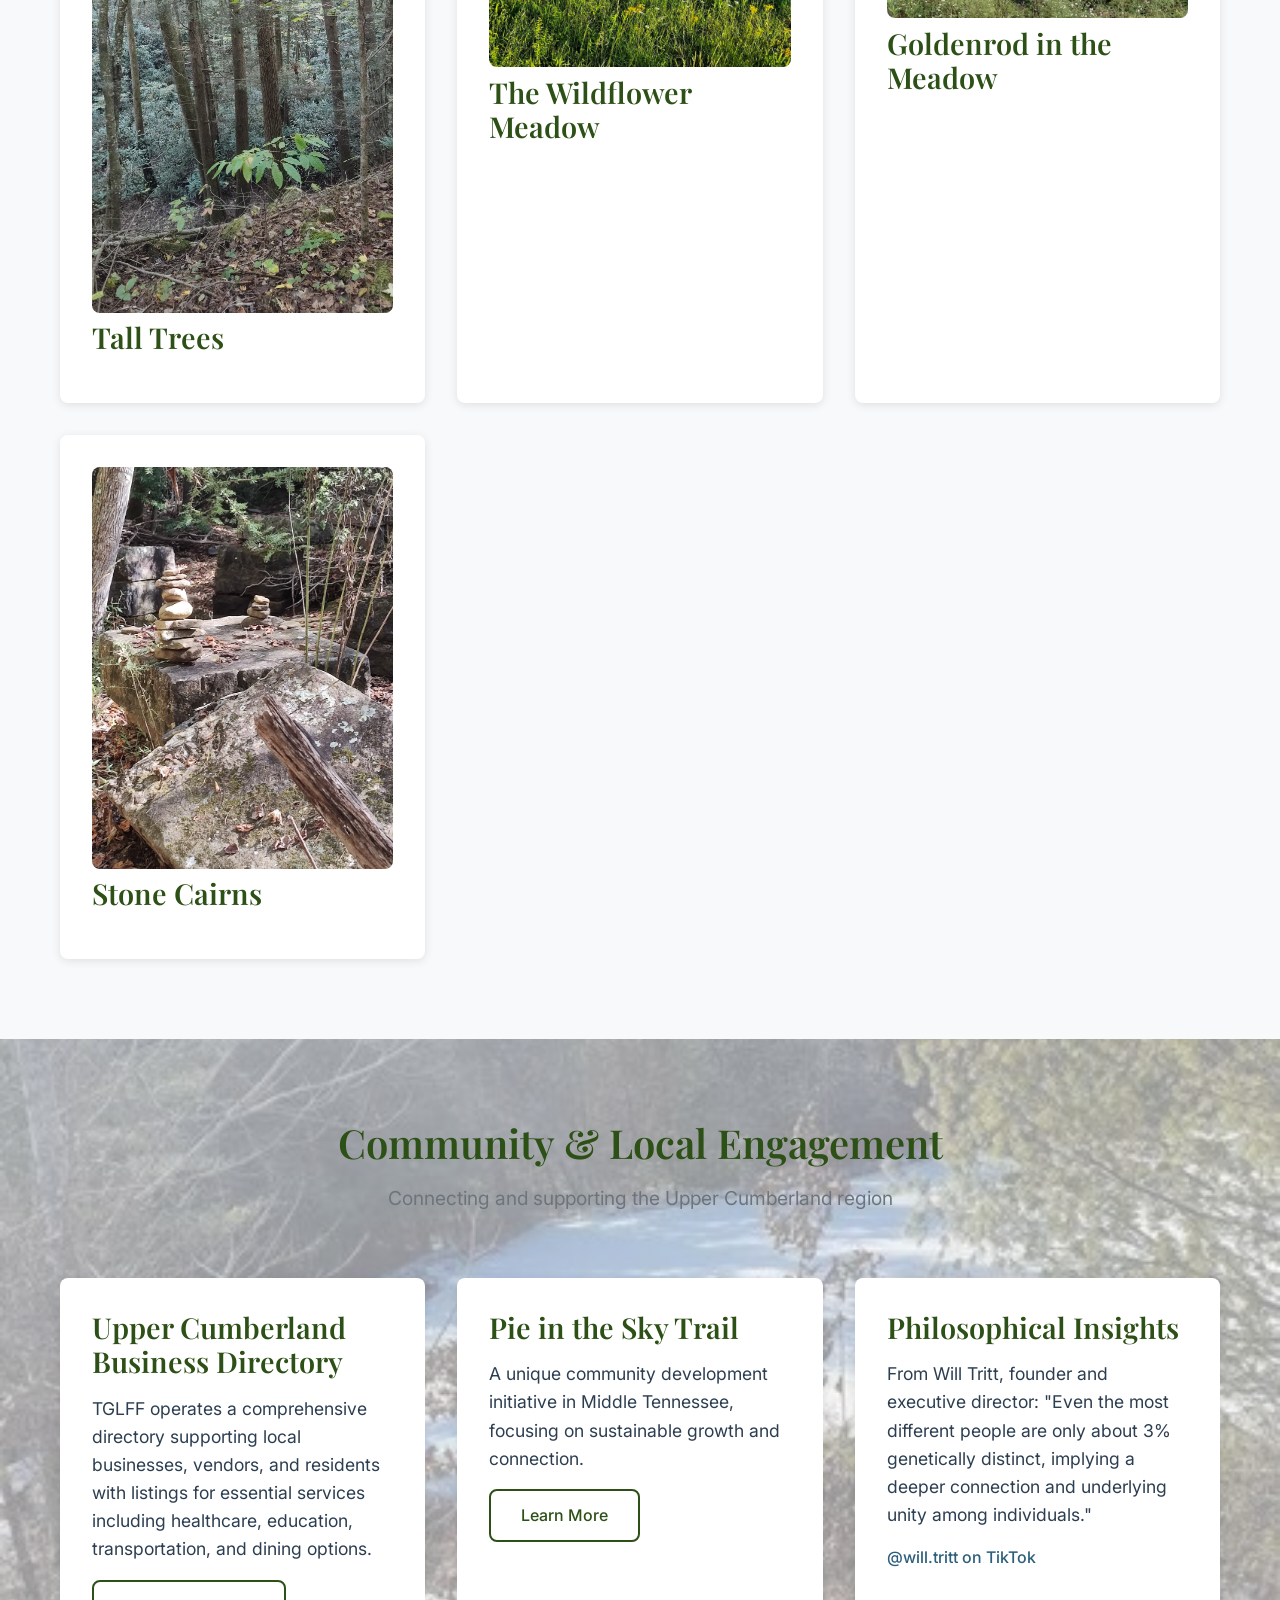
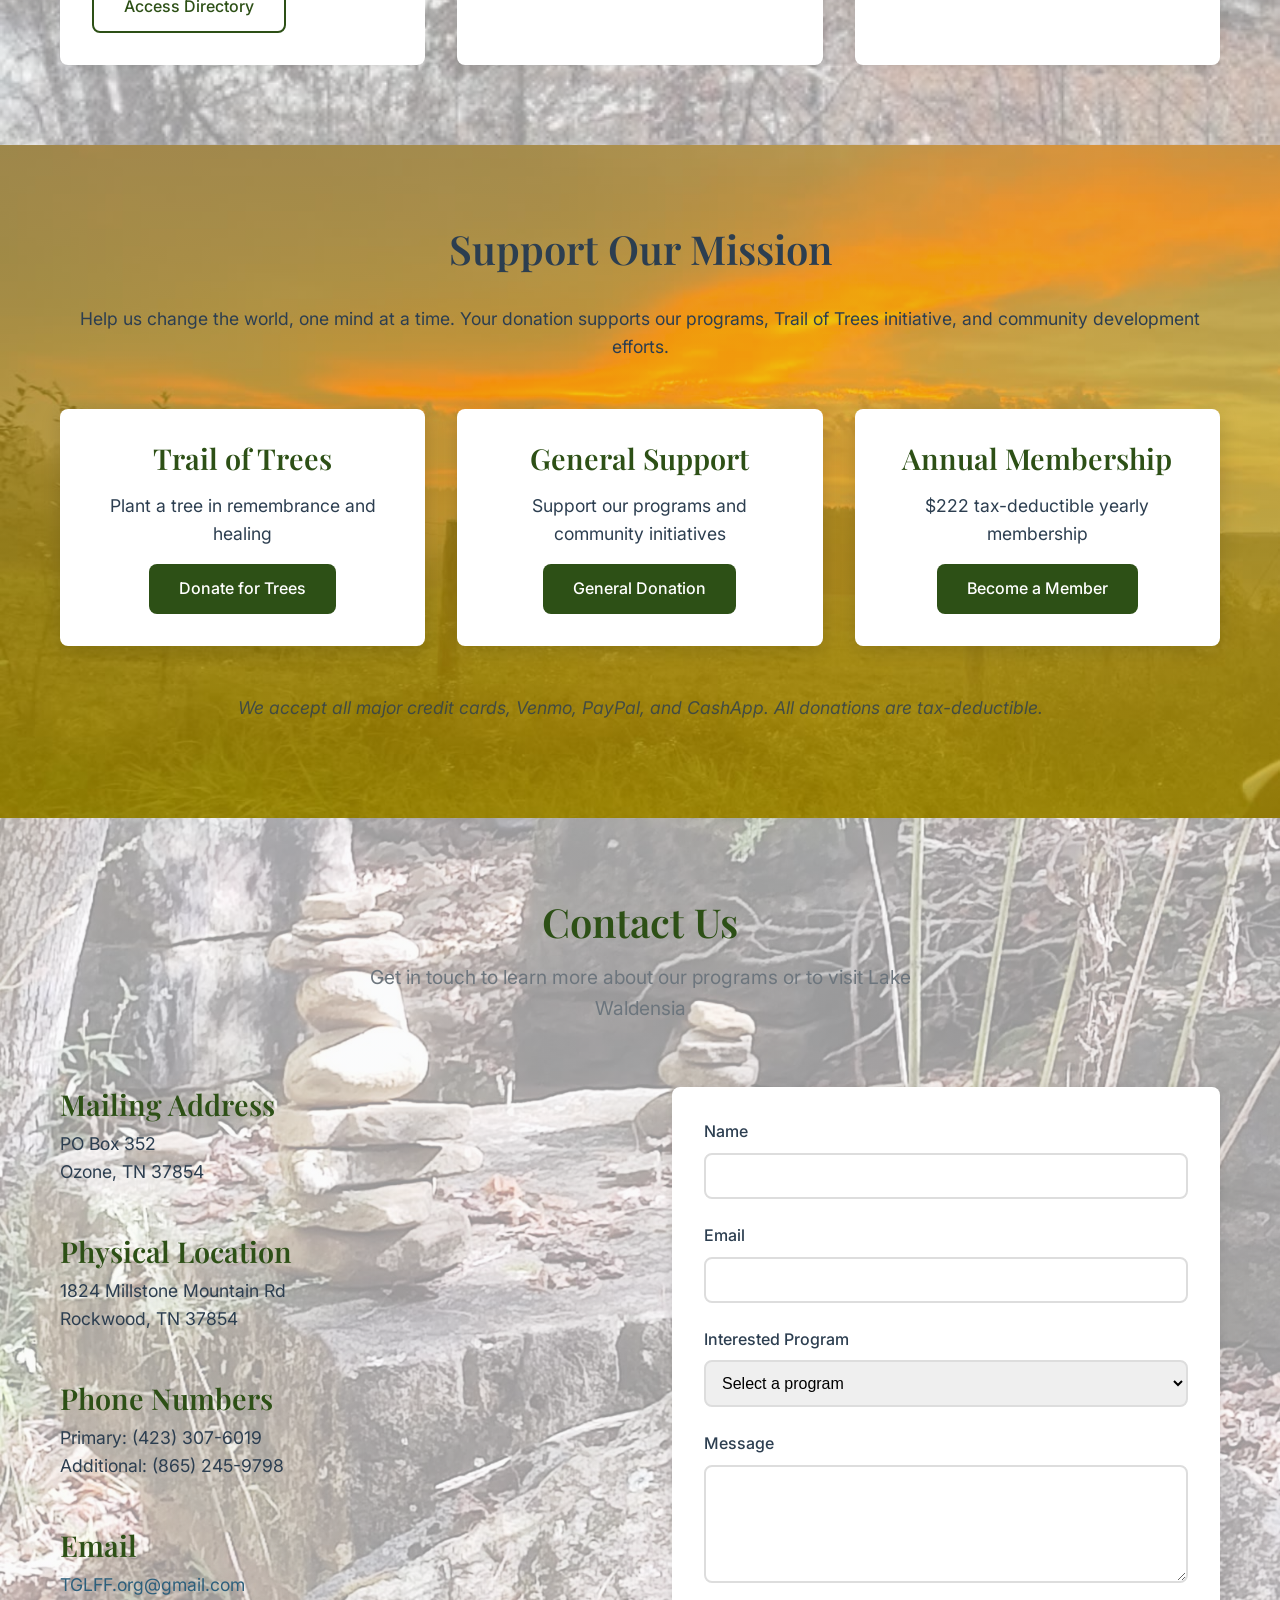
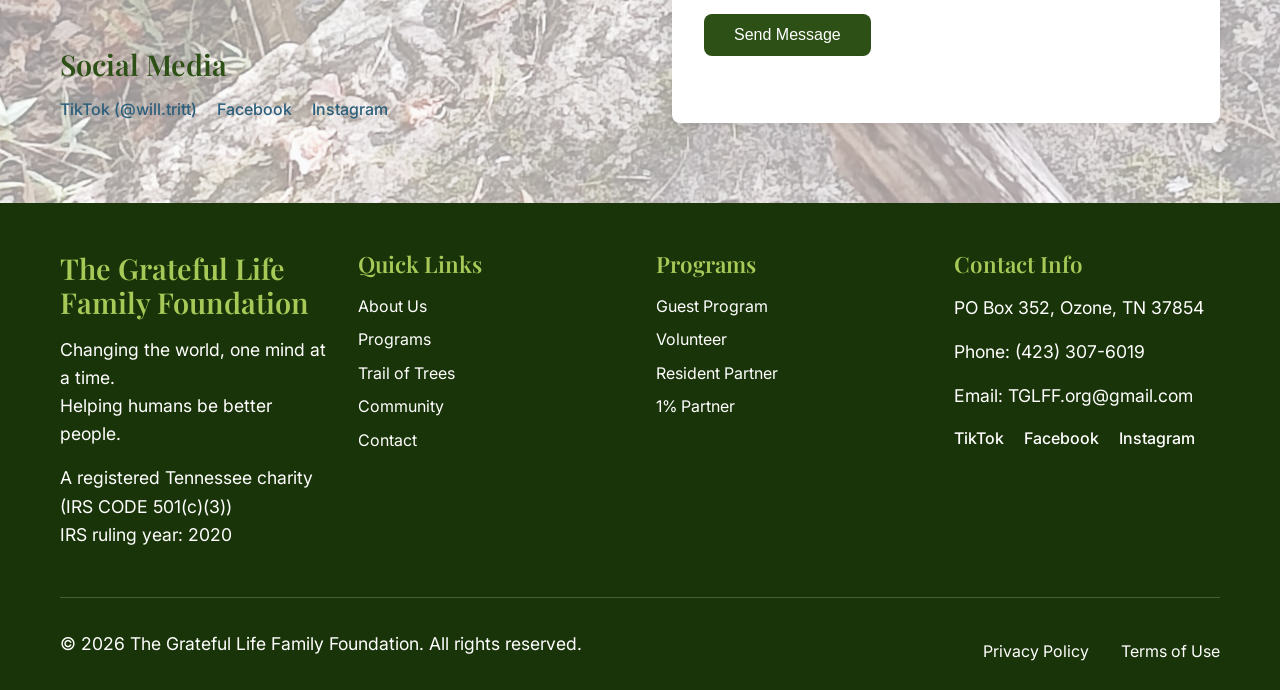
==== commit 7f04c4db: "Rename updated-index-v3.html to index.html" ====
--- a/index.html
+++ b/index.html
@@ -146,8 +146,8 @@
                     <a href="#contact" class="btn btn-primary">Apply Now</a>
                 </div>
                 
-                <div class="program-card" id="steward-of-the-land-program">
-                    <h3>The Steward of the Land Program</h3>
+                <div class="program-card" id="land-steward-equity-program">
+                    <h3>The Land Steward Equity Program</h3>
                     <p class="program-price">2,222 hours ≈ $20,000</p>
                     <p class="program-description">The 1% Partnership, earned in service instead of cash — your hands shape this place, as it shapes you</p>
                     <ul>
@@ -215,7 +215,7 @@
                         <h3>Two Ways to Become a Founding Partner</h3>
                         <ul>
                             <li><strong>1% Partner:</strong> a $20,000 contribution — you become an anonymous guardian of the Lake Waldensia Land Trust and qualify to host one of its themed camping areas. Thirteen partners at this level cover the entire goal. Partners don't buy the land — you fund the payoff and the project, and the land is protected, forever</li>
-                            <li><strong>Steward of the Land:</strong> earn the same 1% Partner standing through service to the land trust and campground — 2,222 hours, valued at $9/hour. A minimum of about 444 hours a year over five years, with the freedom to concentrate your hours in the spring and fall when camping on the land is least challenging. Finish in as little as two years if you prefer — build, grow, host, and teach — while you gain permanence and create symbiosis: your hands shape this place, as it shapes you</li>
+                            <li><strong>Land Steward equity:</strong> earn the same 1% Partner standing through service to the land trust and campground — 2,222 hours, valued at $9/hour. A minimum of about 444 hours a year over five years, with the freedom to concentrate your hours in the spring and fall when camping on the land is least challenging. Finish in as little as two years if you prefer — build, grow, host, and teach — while you gain permanence and create symbiosis: your hands shape this place, as it shapes you</li>
                         </ul>
                     </div>
                     <div class="trail-buttons">
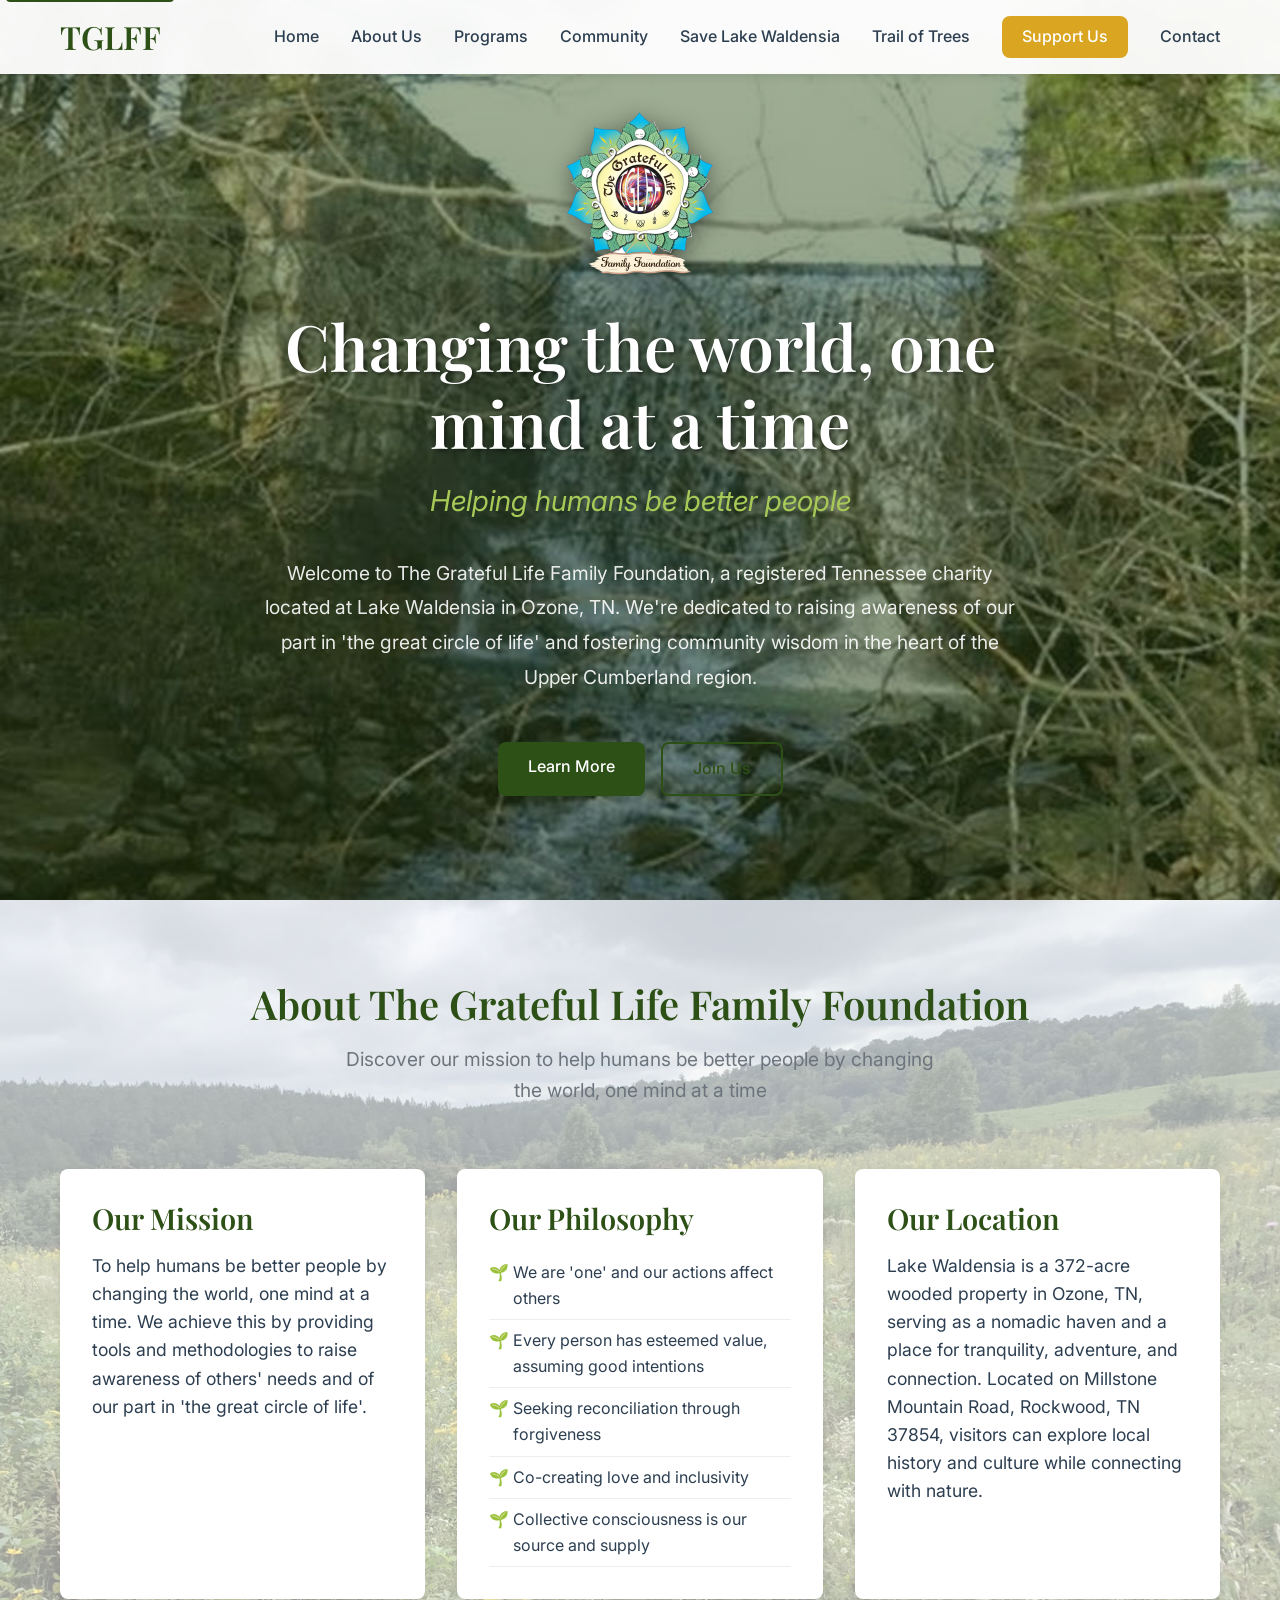
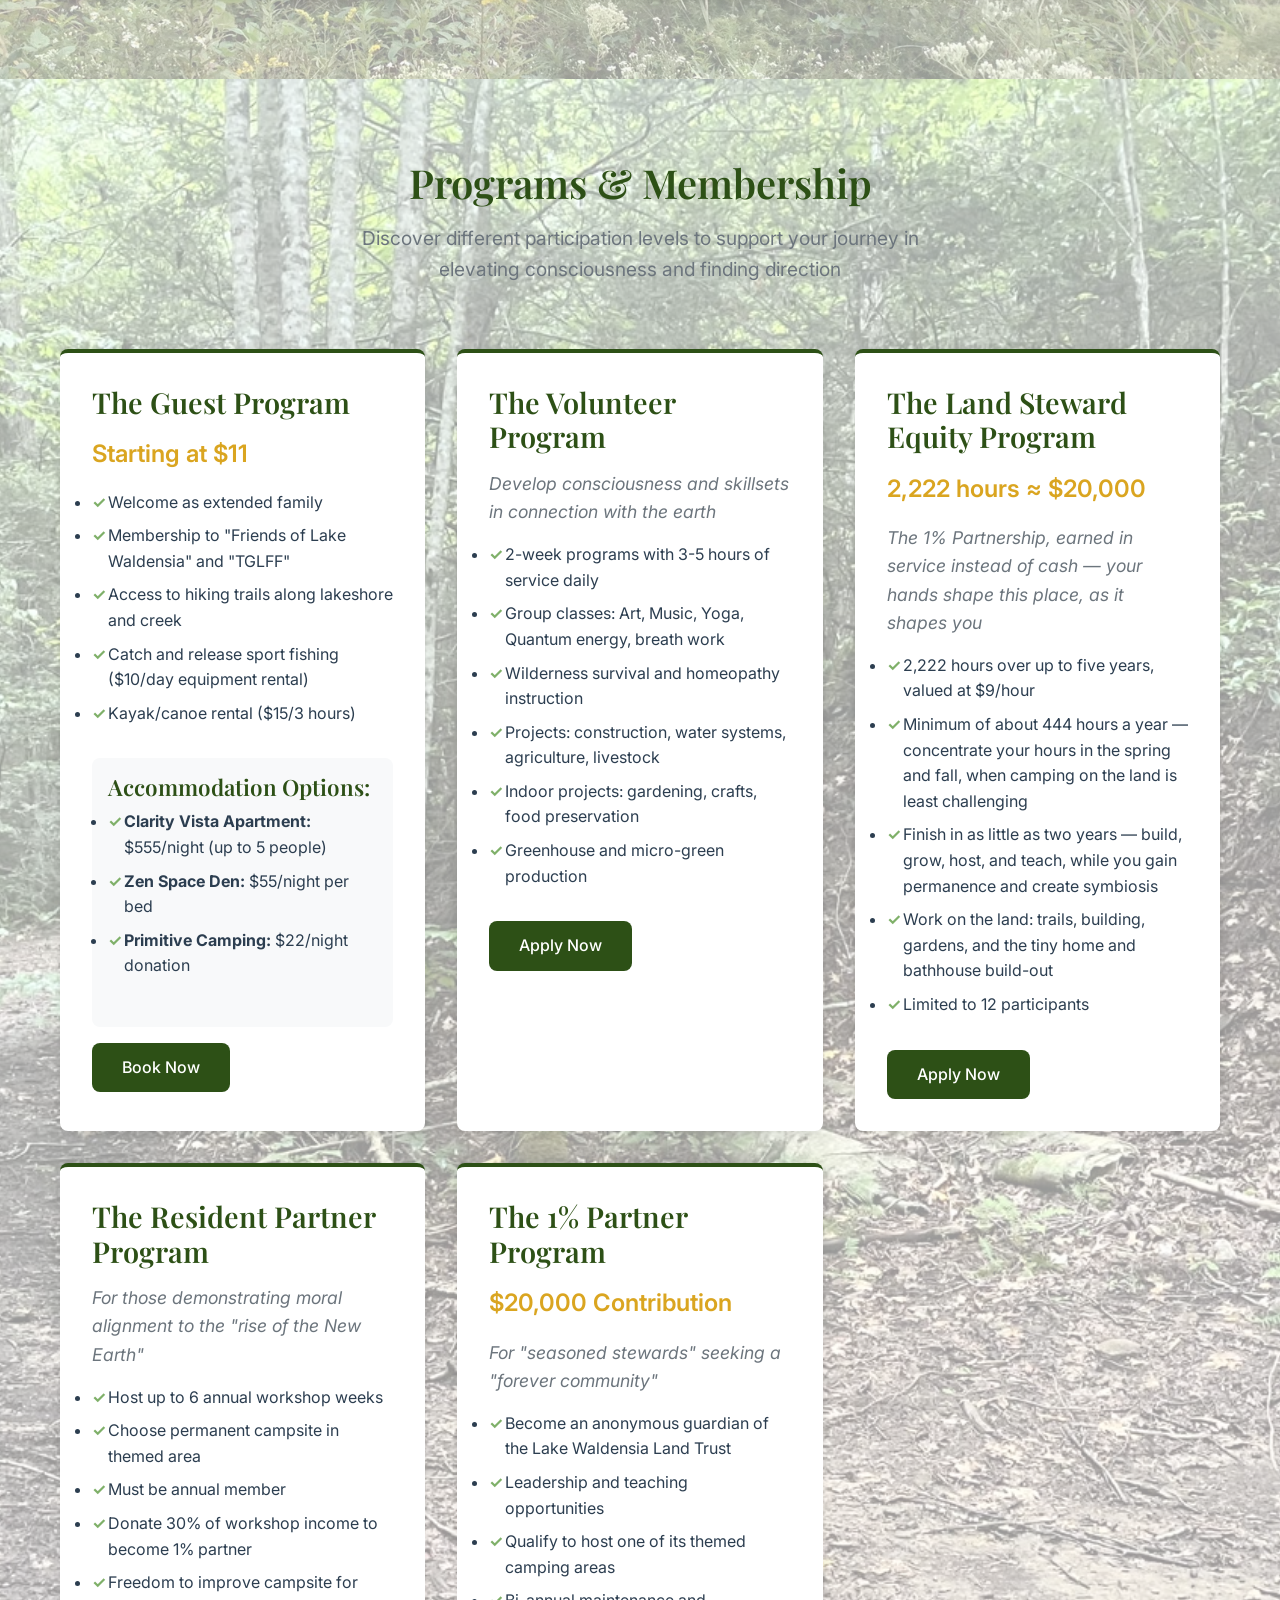
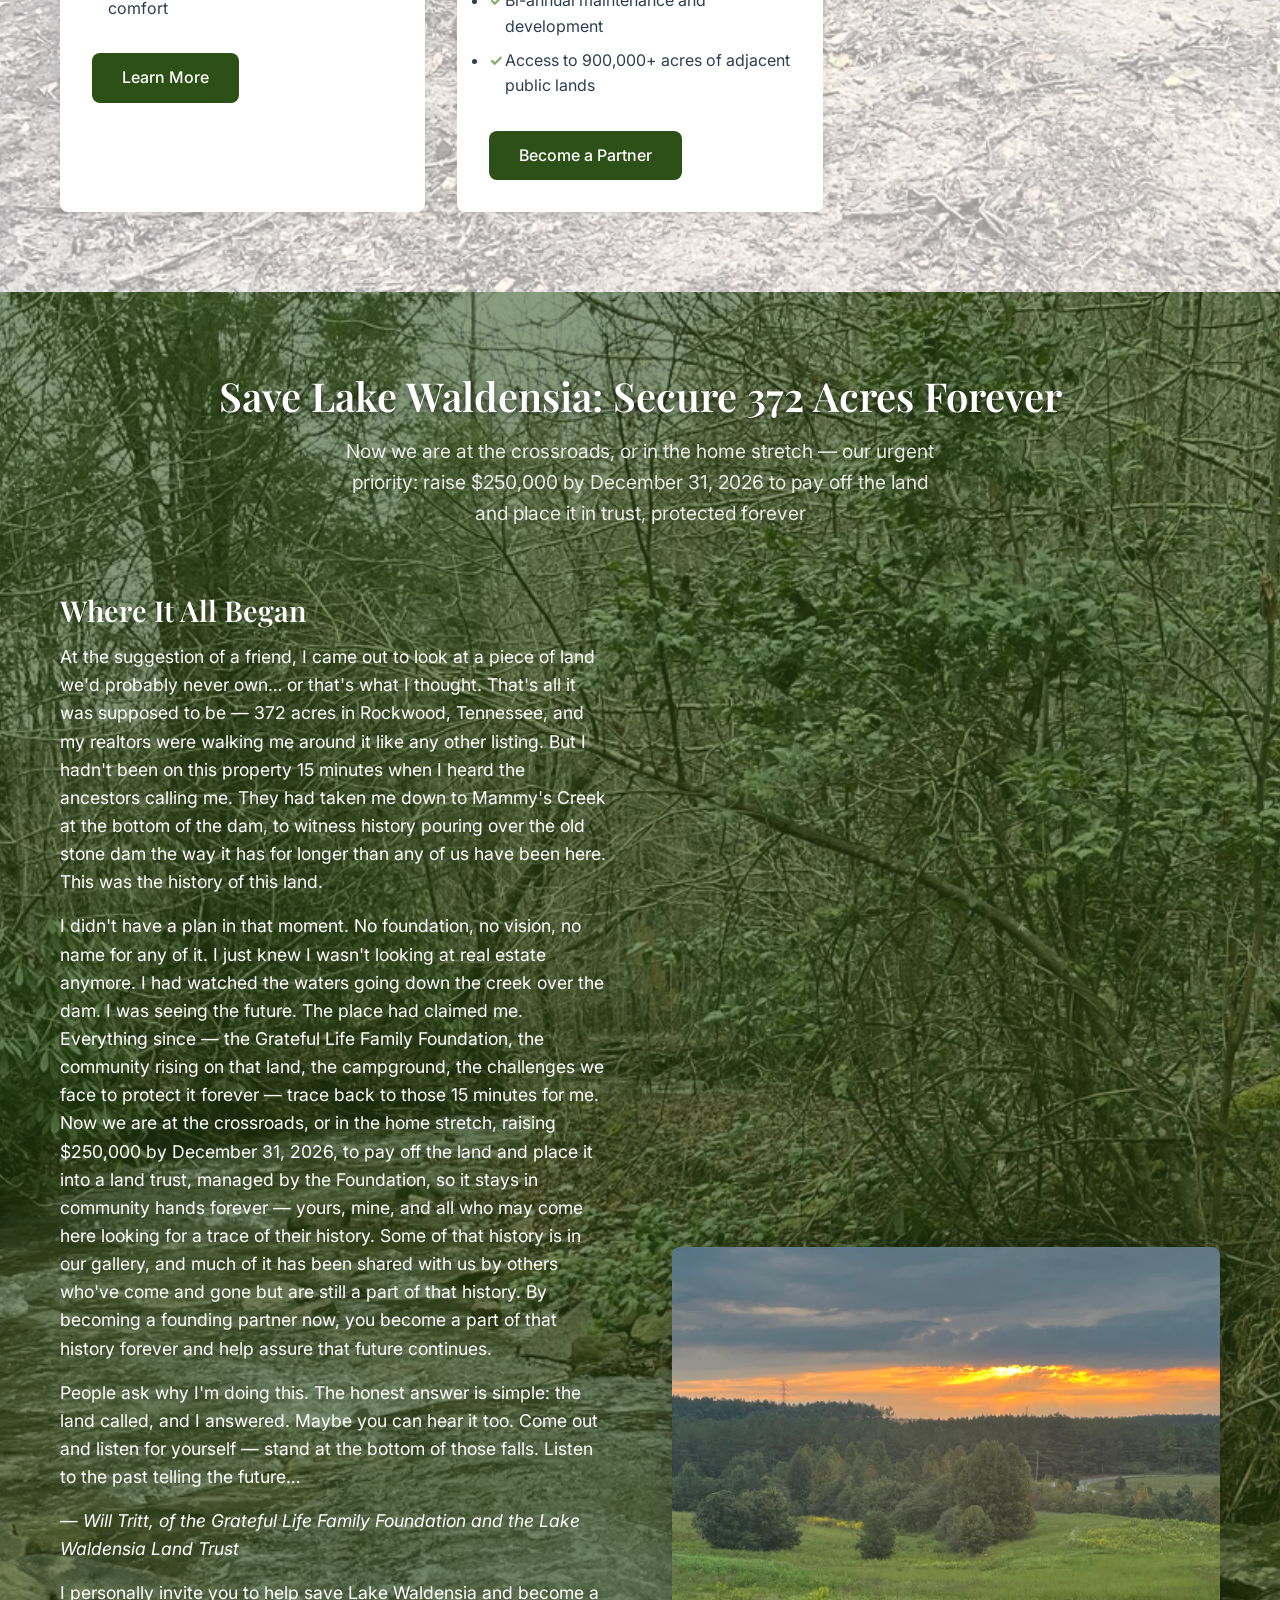
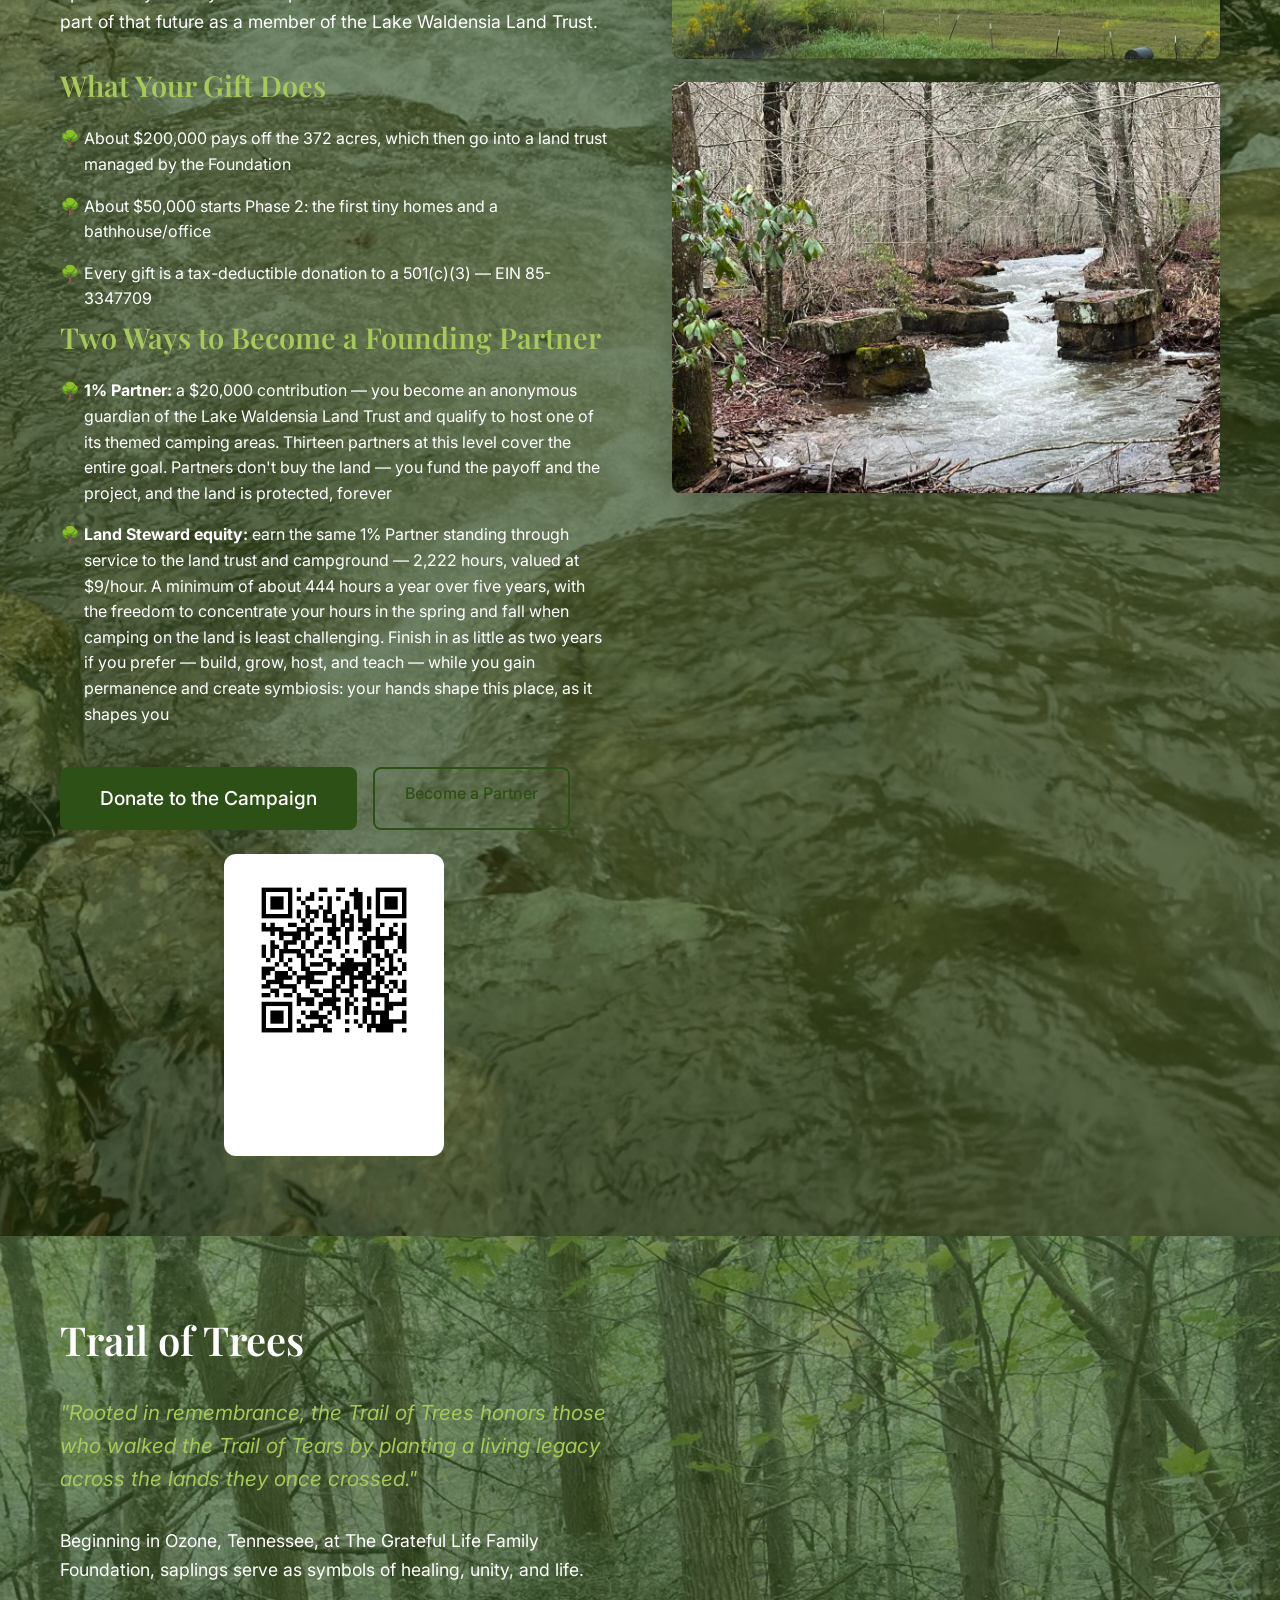
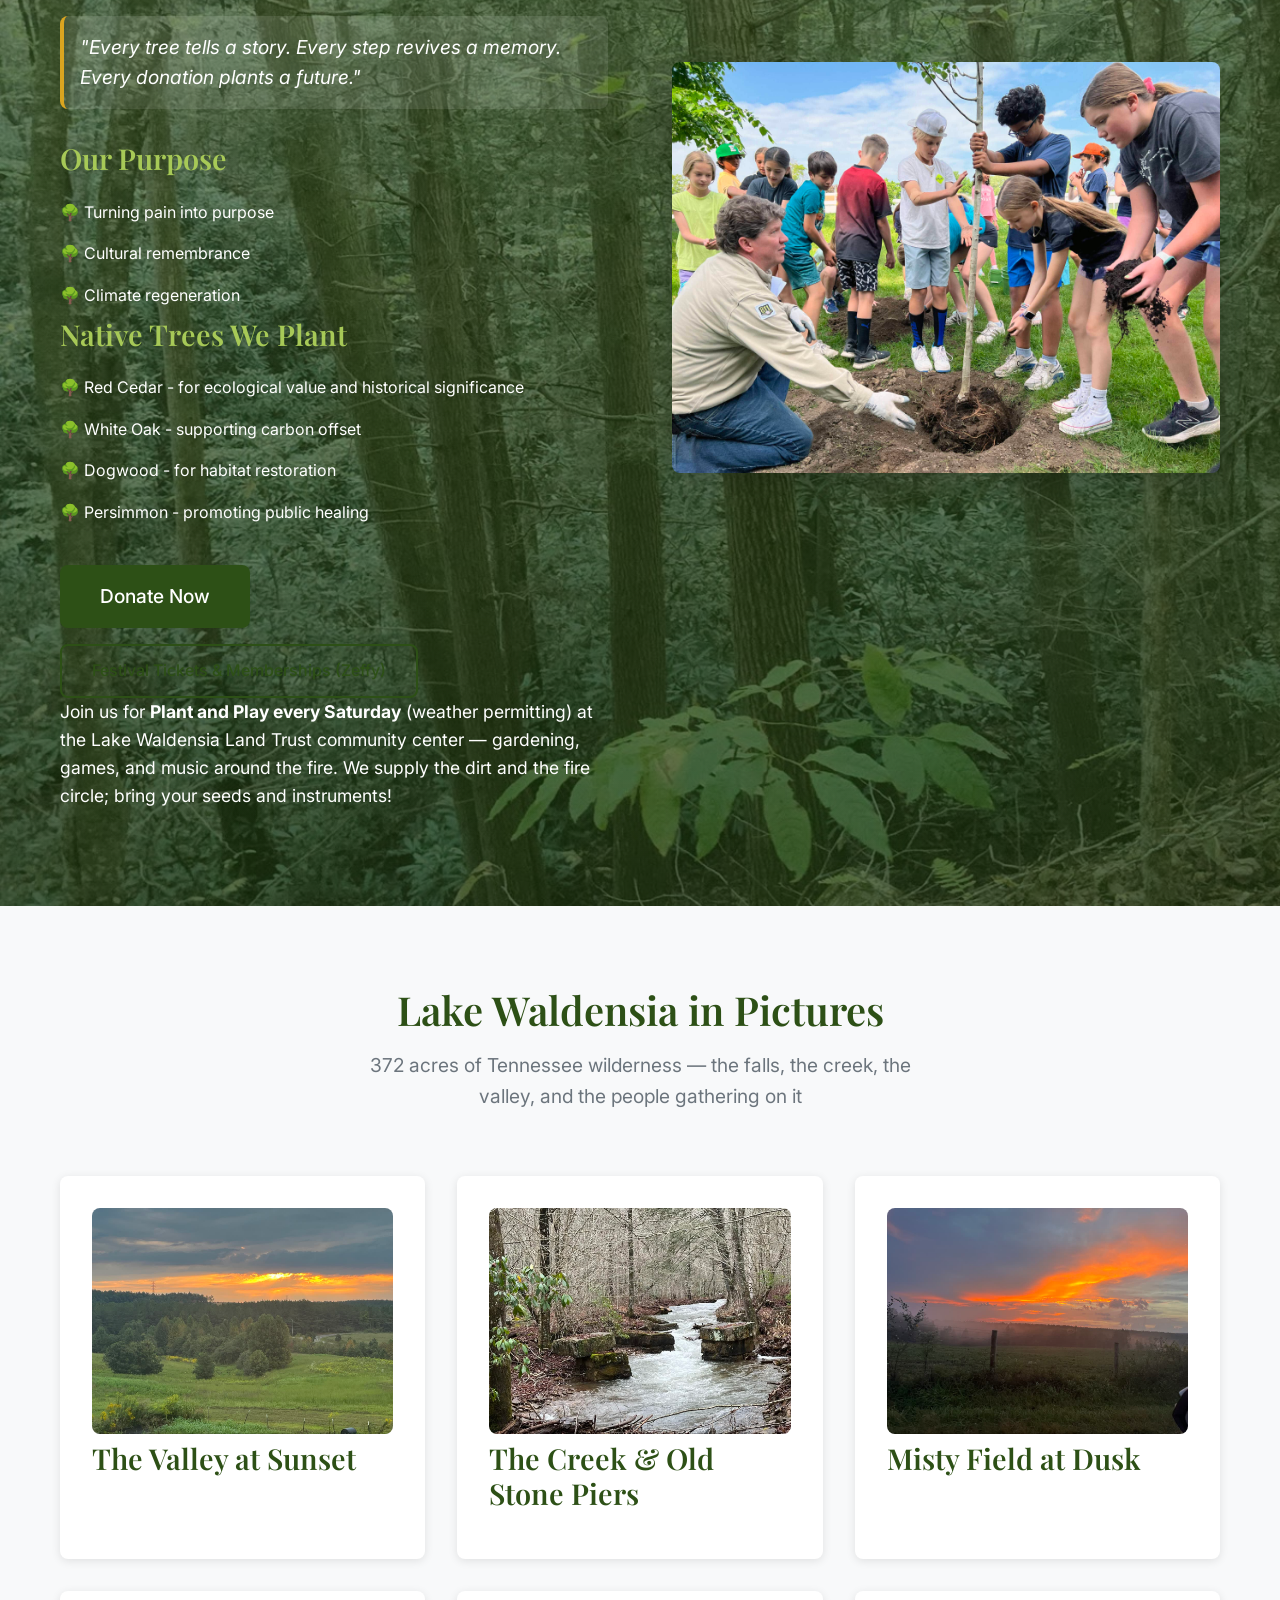
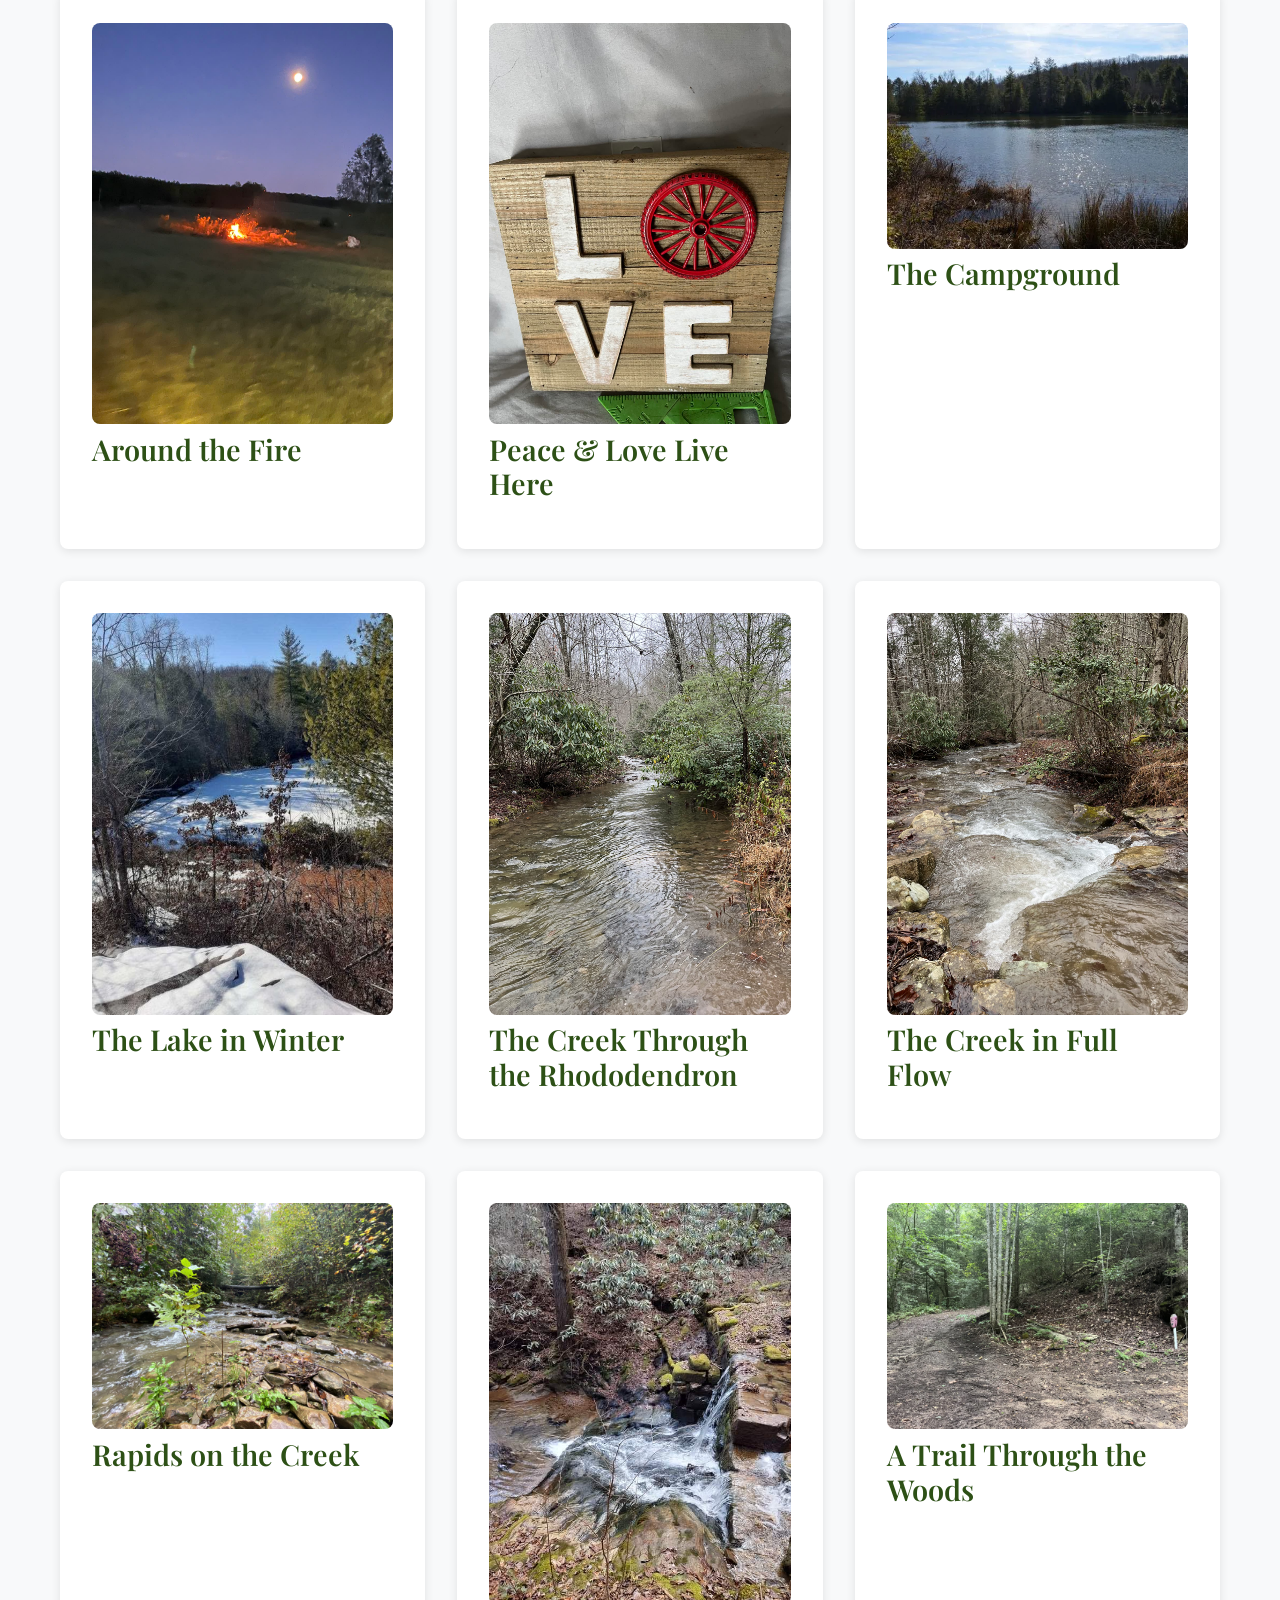
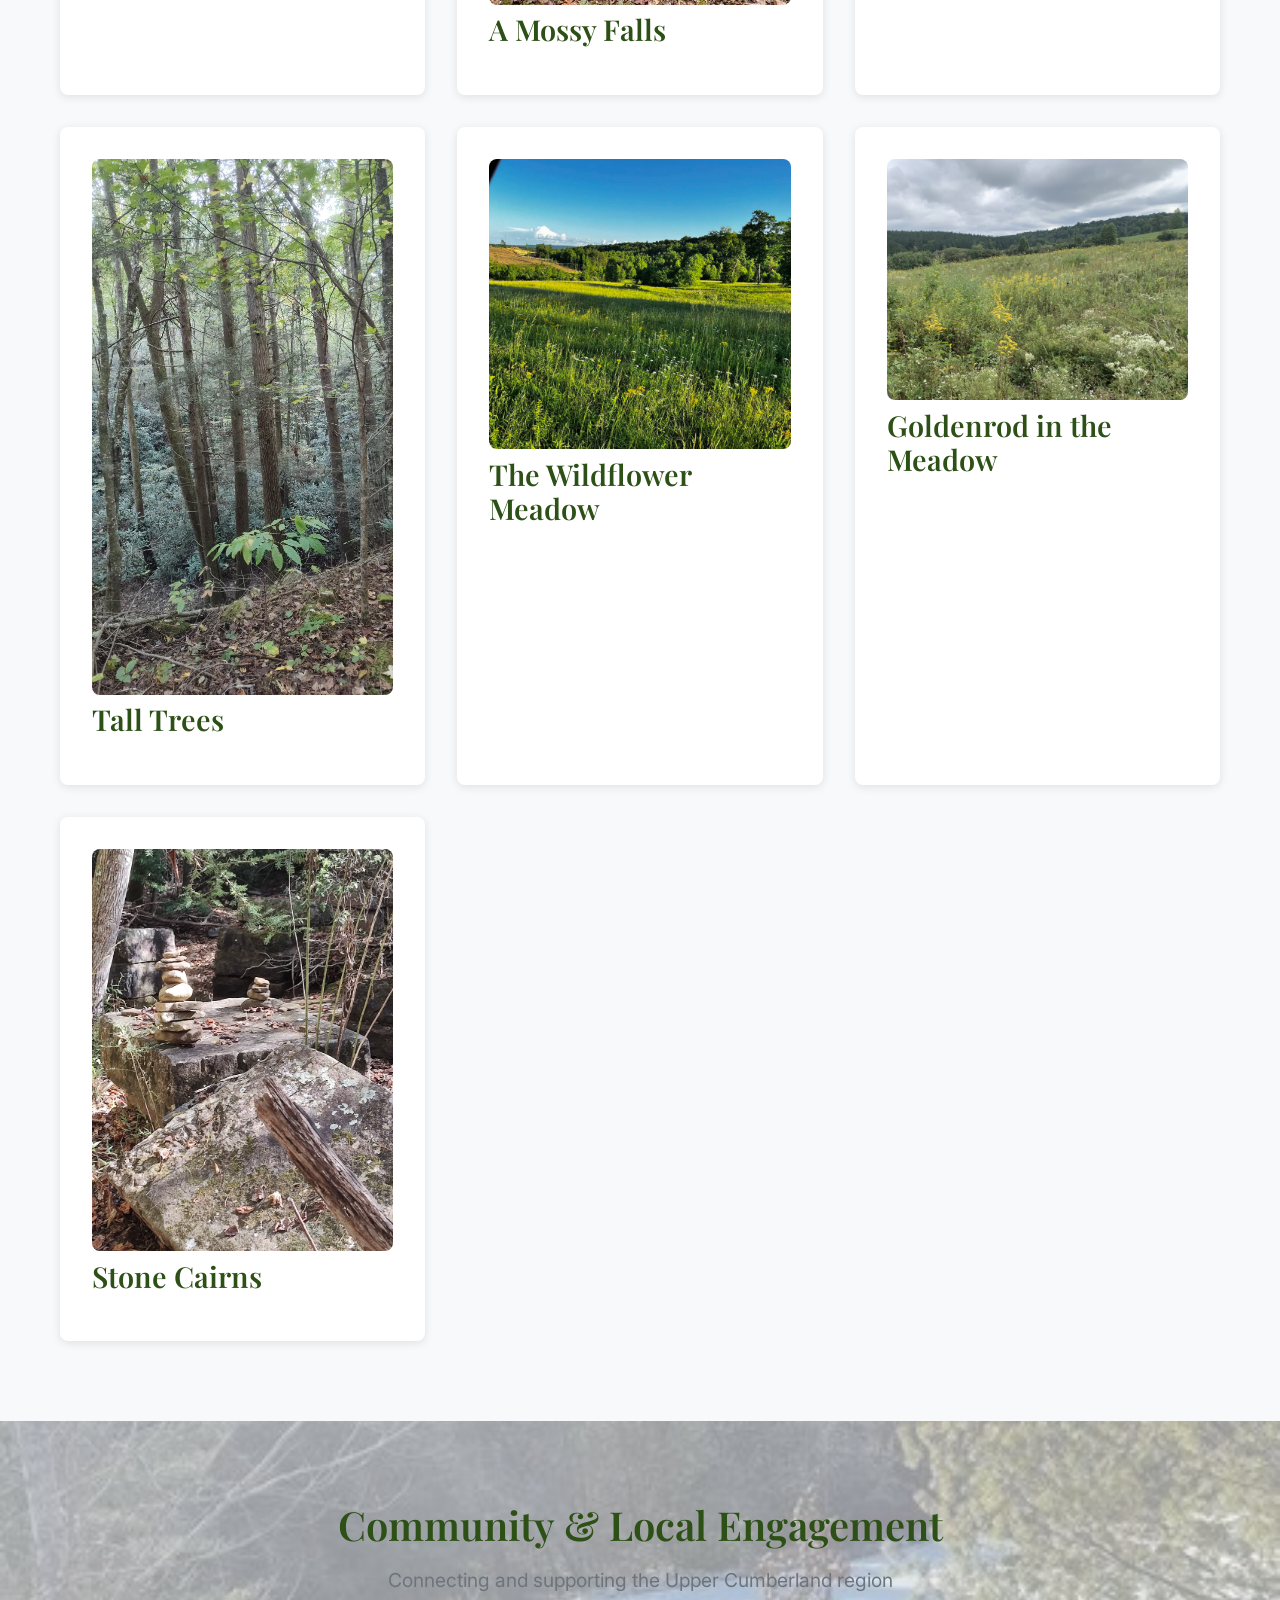
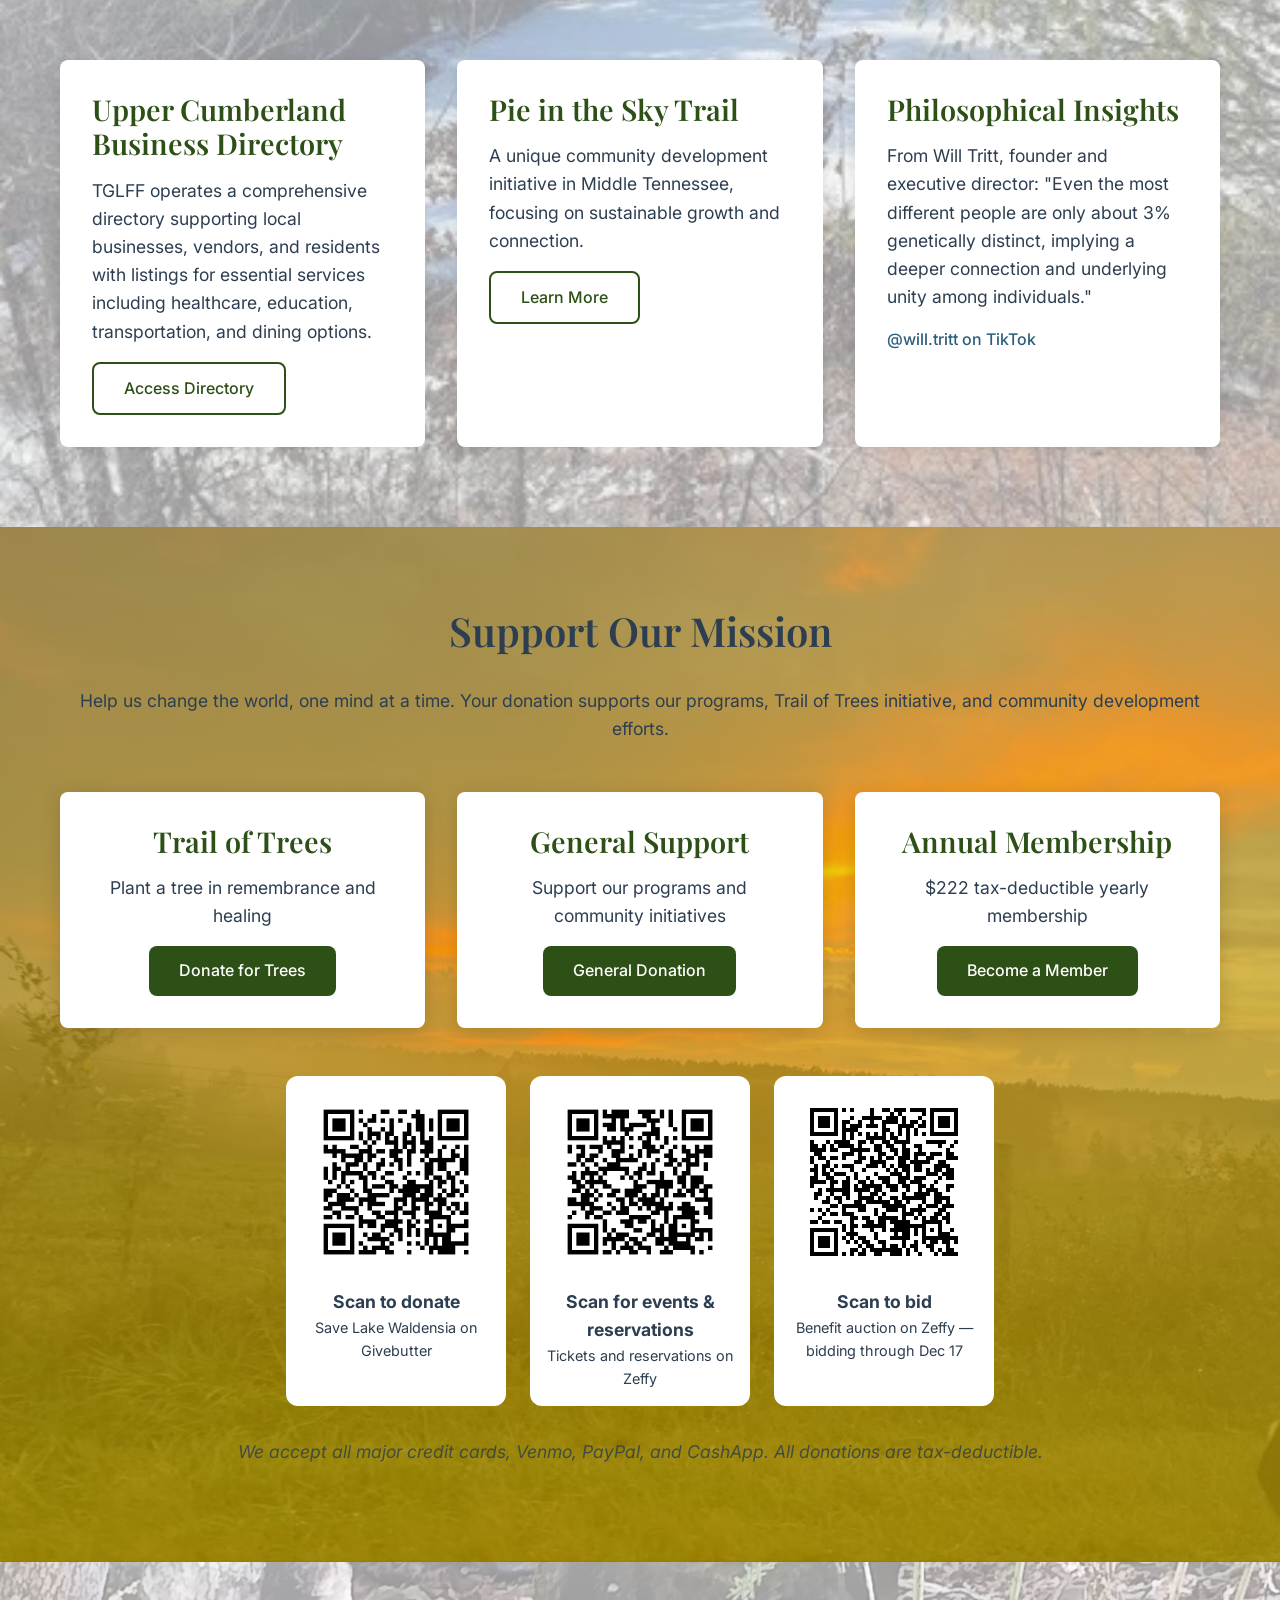
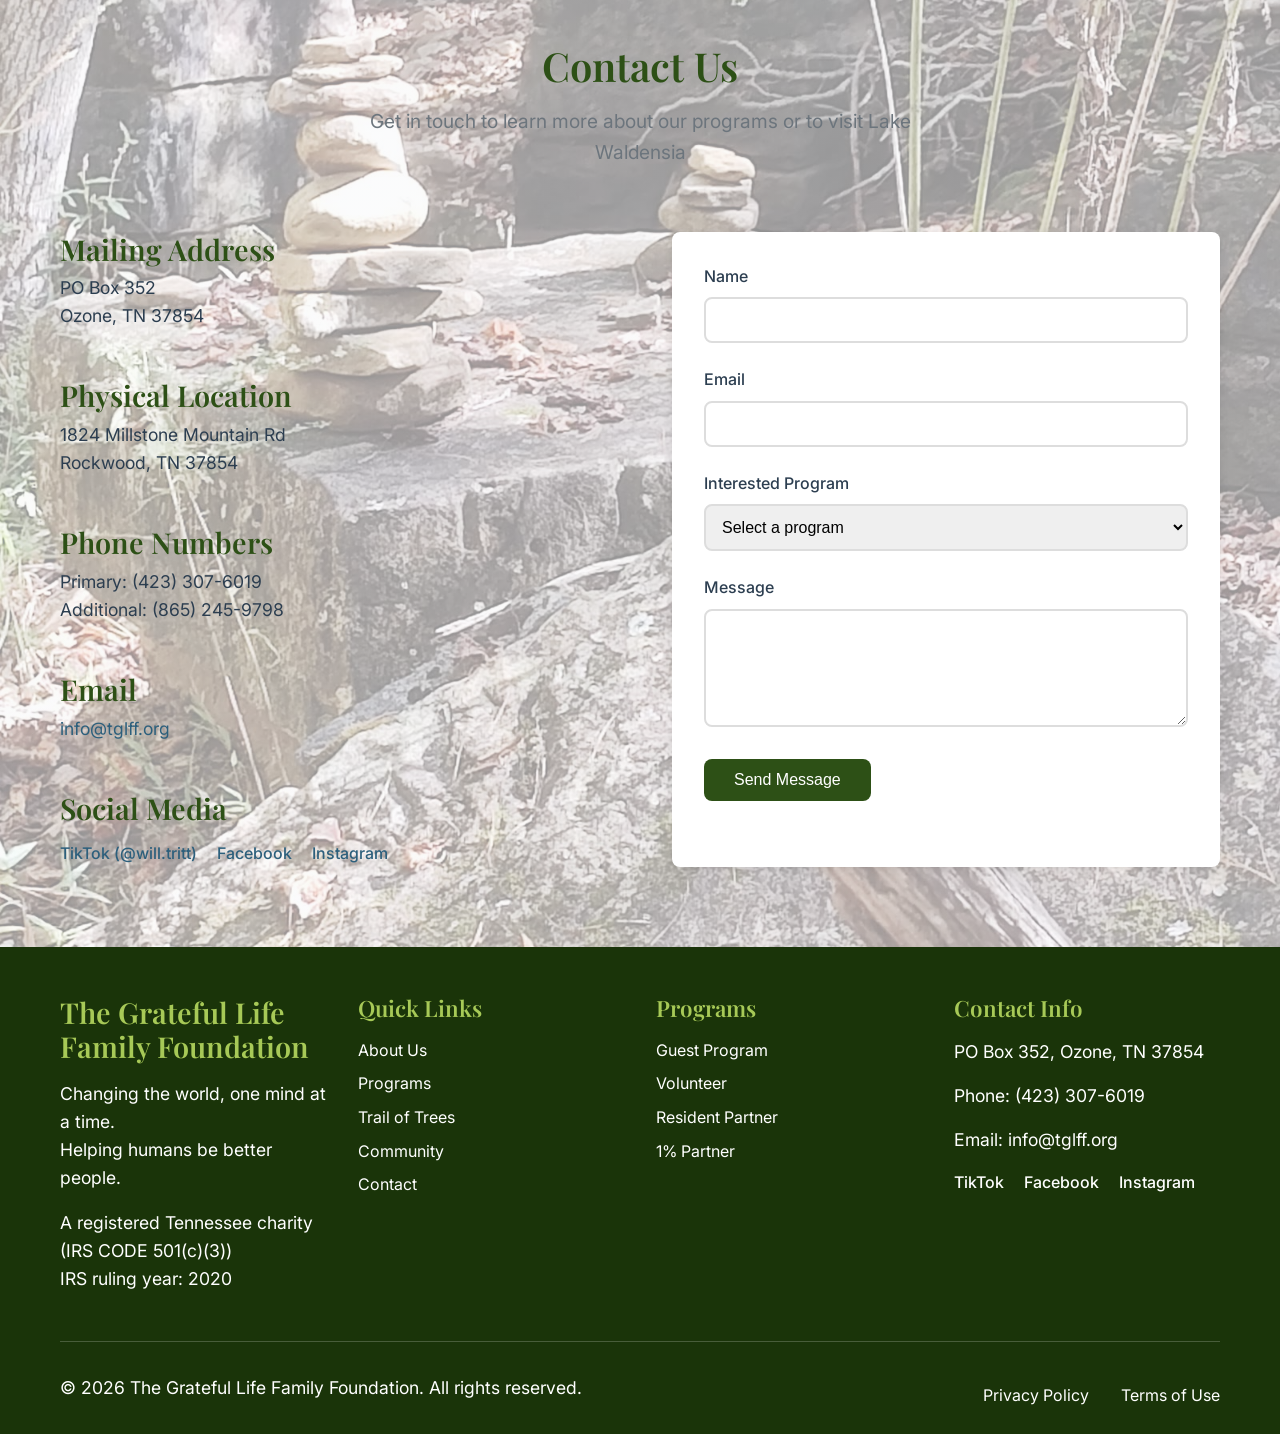
==== commit dae044ac: "Rename index-new.html to index.html" ====
--- a/index.html
+++ b/index.html
@@ -176,7 +176,7 @@
                 <div class="program-card" id="one-percent-partner">
                     <h3>The 1% Partner Program</h3>
                     <p class="program-price">$20,000 Contribution</p>
-                    <p class="program-description">For "wise wizards" seeking a "forever community"</p>
+                    <p class="program-description">For "seasoned stewards" seeking a "forever community"</p>
                     <ul>
                         <li>Become an anonymous guardian of the Lake Waldensia Land Trust</li>
                         <li>Leadership and teaching opportunities</li>
@@ -195,14 +195,14 @@
         <div class="container">
             <div class="section-header">
                 <h2>Save Lake Waldensia: Secure 372 Acres Forever</h2>
-                <p>Now we are in the home stretch — our urgent priority: raise $250,000 by December 31, 2026 to pay off the land and place it in trust, protected forever</p>
+                <p>Now we are at the crossroads, or in the home stretch — our urgent priority: raise $250,000 by December 31, 2026 to pay off the land and place it in trust, protected forever</p>
             </div>
             <div class="trail-content">
                 <div class="trail-text">
                     <h3>Where It All Began</h3>
-                    <p>I came out to look at a piece of land we'd never own… or that's what I thought. That's all it was supposed to be — 372 acres in Rockwood, Tennessee, and my friend Jacob Farr was walking me around it like any other listing. But I hadn't been on that property 15 minutes when I heard the ancestors calling me. Jacob had taken me down to Mammy's Creek at the bottom of the dam, to witness history pouring over the old stone dam the way it has for longer than any of us have been here. This was the history of this land.</p>
-                    <p>I didn't have a plan in that moment. No foundation, no vision, no name for any of it. I just knew I wasn't looking at real estate anymore. The place had claimed me. Everything since — the Grateful Life Family Foundation, the community rising on that land, the challenges we face to protect it forever — traces back to those 15 minutes. Now we are in the home stretch, raising $250,000 by December 31, 2026, to pay off the land and place it into a land trust, managed by the Foundation, so it stays in community hands forever — yours, mine, and all who may come here looking for a trace of their history. Some of that history is in our gallery, and much of it has been shared with us by others who've come and gone but are still a part of that history. By becoming a founding partner now, you become a part of that history forever and help assure that future continues.</p>
-                    <p>People ask why I'm doing this. The honest answer is simple: the land called, and I answered. Maybe you can hear it calling too. Come out and listen for yourself — stand beneath those falls. Listen to the past telling the future…</p>
+                    <p>At the suggestion of a friend, I came out to look at a piece of land we'd probably never own… or that's what I thought. That's all it was supposed to be — 372 acres in Rockwood, Tennessee, and my realtors were walking me around it like any other listing. But I hadn't been on this property 15 minutes when I heard the ancestors calling me. They had taken me down to Mammy's Creek at the bottom of the dam, to witness history pouring over the old stone dam the way it has for longer than any of us have been here. This was the history of this land.</p>
+                    <p>I didn't have a plan in that moment. No foundation, no vision, no name for any of it. I just knew I wasn't looking at real estate anymore. I had watched the waters going down the creek over the dam. I was seeing the future. The place had claimed me. Everything since — the Grateful Life Family Foundation, the community rising on that land, the campground, the challenges we face to protect it forever — trace back to those 15 minutes for me. Now we are at the crossroads, or in the home stretch, raising $250,000 by December 31, 2026, to pay off the land and place it into a land trust, managed by the Foundation, so it stays in community hands forever — yours, mine, and all who may come here looking for a trace of their history. Some of that history is in our gallery, and much of it has been shared with us by others who've come and gone but are still a part of that history. By becoming a founding partner now, you become a part of that history forever and help assure that future continues.</p>
+                    <p>People ask why I'm doing this. The honest answer is simple: the land called, and I answered. Maybe you can hear it too. Come out and listen for yourself — stand at the bottom of those falls. Listen to the past telling the future…</p>
                     <p><em>— Will Tritt, of the Grateful Life Family Foundation and the Lake Waldensia Land Trust</em></p>
                     <p>I personally invite you to help save Lake Waldensia and become a part of that future as a member of the Lake Waldensia Land Trust.</p>
                     <div class="trail-features">
@@ -222,6 +222,12 @@
                         <a href="https://givebutter.com/untitled-campaign-ozf6gm" target="_blank" class="btn btn-primary btn-large">Donate to the Campaign</a>
                         <a href="#contact" class="btn btn-secondary">Become a Partner</a>
                     </div>
+                    <figure style="text-align:center;background:#fff;padding:1rem;border-radius:12px;max-width:220px;margin:1.5rem auto 0;">
+                        <img src="qr-donate-givebutter.png" alt="QR code to donate to Save Lake Waldensia on Givebutter" style="width:180px;height:180px;">
+                        <p style="margin:0.5rem 0 0;font-weight:bold;">Scan to donate</p>
+                        <p style="margin:0;font-size:0.9rem;">Save Lake Waldensia on Givebutter</p>
+                    </figure>
+
                 </div>
                 <div class="trail-image">
                     <img src="lake-panorama.jpg" alt="Sunset over the Lake Waldensia valley">
@@ -359,6 +365,24 @@
                     </div>
                 </div>
                 
+
+                <div style="display:flex;flex-wrap:wrap;gap:1.5rem;justify-content:center;margin:2rem 0 0;">
+                    <figure style="text-align:center;background:#fff;padding:1rem;border-radius:12px;max-width:220px;margin:0;">
+                        <img src="qr-donate-givebutter.png" alt="QR code to donate to Save Lake Waldensia on Givebutter" style="width:180px;height:180px;">
+                        <p style="margin:0.5rem 0 0;font-weight:bold;">Scan to donate</p>
+                        <p style="margin:0;font-size:0.9rem;">Save Lake Waldensia on Givebutter</p>
+                    </figure>
+                    <figure style="text-align:center;background:#fff;padding:1rem;border-radius:12px;max-width:220px;margin:0;">
+                        <img src="qr-reservations-zeffy.png" alt="QR code for events and reservations on Zeffy" style="width:180px;height:180px;">
+                        <p style="margin:0.5rem 0 0;font-weight:bold;">Scan for events &amp; reservations</p>
+                        <p style="margin:0;font-size:0.9rem;">Tickets and reservations on Zeffy</p>
+                    </figure>
+                    <figure style="text-align:center;background:#fff;padding:1rem;border-radius:12px;max-width:220px;margin:0;">
+                        <a href="https://www.zeffy.com/en-US/ticketing/save-lake-waldensia-benefit-auction"><img src="qr-auction-zeffy.png" alt="QR code to bid in the Save Lake Waldensia benefit auction on Zeffy" style="width:180px;height:180px;"></a>
+                        <p style="margin:0.5rem 0 0;font-weight:bold;">Scan to bid</p>
+                        <p style="margin:0;font-size:0.9rem;">Benefit auction on Zeffy &mdash; bidding through Dec 17</p>
+                    </figure>
+                </div>
                 <p class="donation-note">We accept all major credit cards, Venmo, PayPal, and CashApp. All donations are tax-deductible.</p>
             </div>
         </div>
@@ -392,7 +416,7 @@
                     
                     <div class="contact-item">
                         <h3>Email</h3>
-                        <p><a href="mailto:TGLFF.org@gmail.com">TGLFF.org@gmail.com</a></p>
+                        <p><a href="mailto:info@tglff.org">info@tglff.org</a></p>
                     </div>
                     
                     <div class="contact-item">
@@ -478,7 +502,7 @@
                     <h4>Contact Info</h4>
                     <p>PO Box 352, Ozone, TN 37854</p>
                     <p>Phone: (423) 307-6019</p>
-                    <p>Email: <a href="mailto:TGLFF.org@gmail.com">TGLFF.org@gmail.com</a></p>
+                    <p>Email: <a href="mailto:info@tglff.org">info@tglff.org</a></p>
                     <div class="social-links">
                         <a href="https://www.tiktok.com/@will.tritt" target="_blank">TikTok</a>
                         <a href="#" target="_blank">Facebook</a>
--- a/style.css
+++ b/style.css
@@ -898,3 +898,11 @@
 .contact {
     background: linear-gradient(rgba(248, 249, 250, 0.6), rgba(248, 249, 250, 0.6)), url('cairns-stacked.jpg') center / cover no-repeat;
 }
+
+/* ---- Contrast fix, Nov 12 (ready for Will's all-at-once round; NOT published alone) ----
+   .section-header h2/p are dark green/grey site-wide, but #save-lake-waldensia
+   and #trail-of-trees sit on dark green photo overlays (0.55/0.65) — dark text
+   on dark photo. Lighten only those two headings/subtitles; green filter
+   and photos unchanged. */
+#save-lake-waldensia .section-header h2, #trail-of-trees .section-header h2 { color: #ffffff; text-shadow: 0 2px 6px rgba(0,0,0,0.5); }
+#save-lake-waldensia .section-header p, #trail-of-trees .section-header p { color: rgba(255,255,255,0.88); }
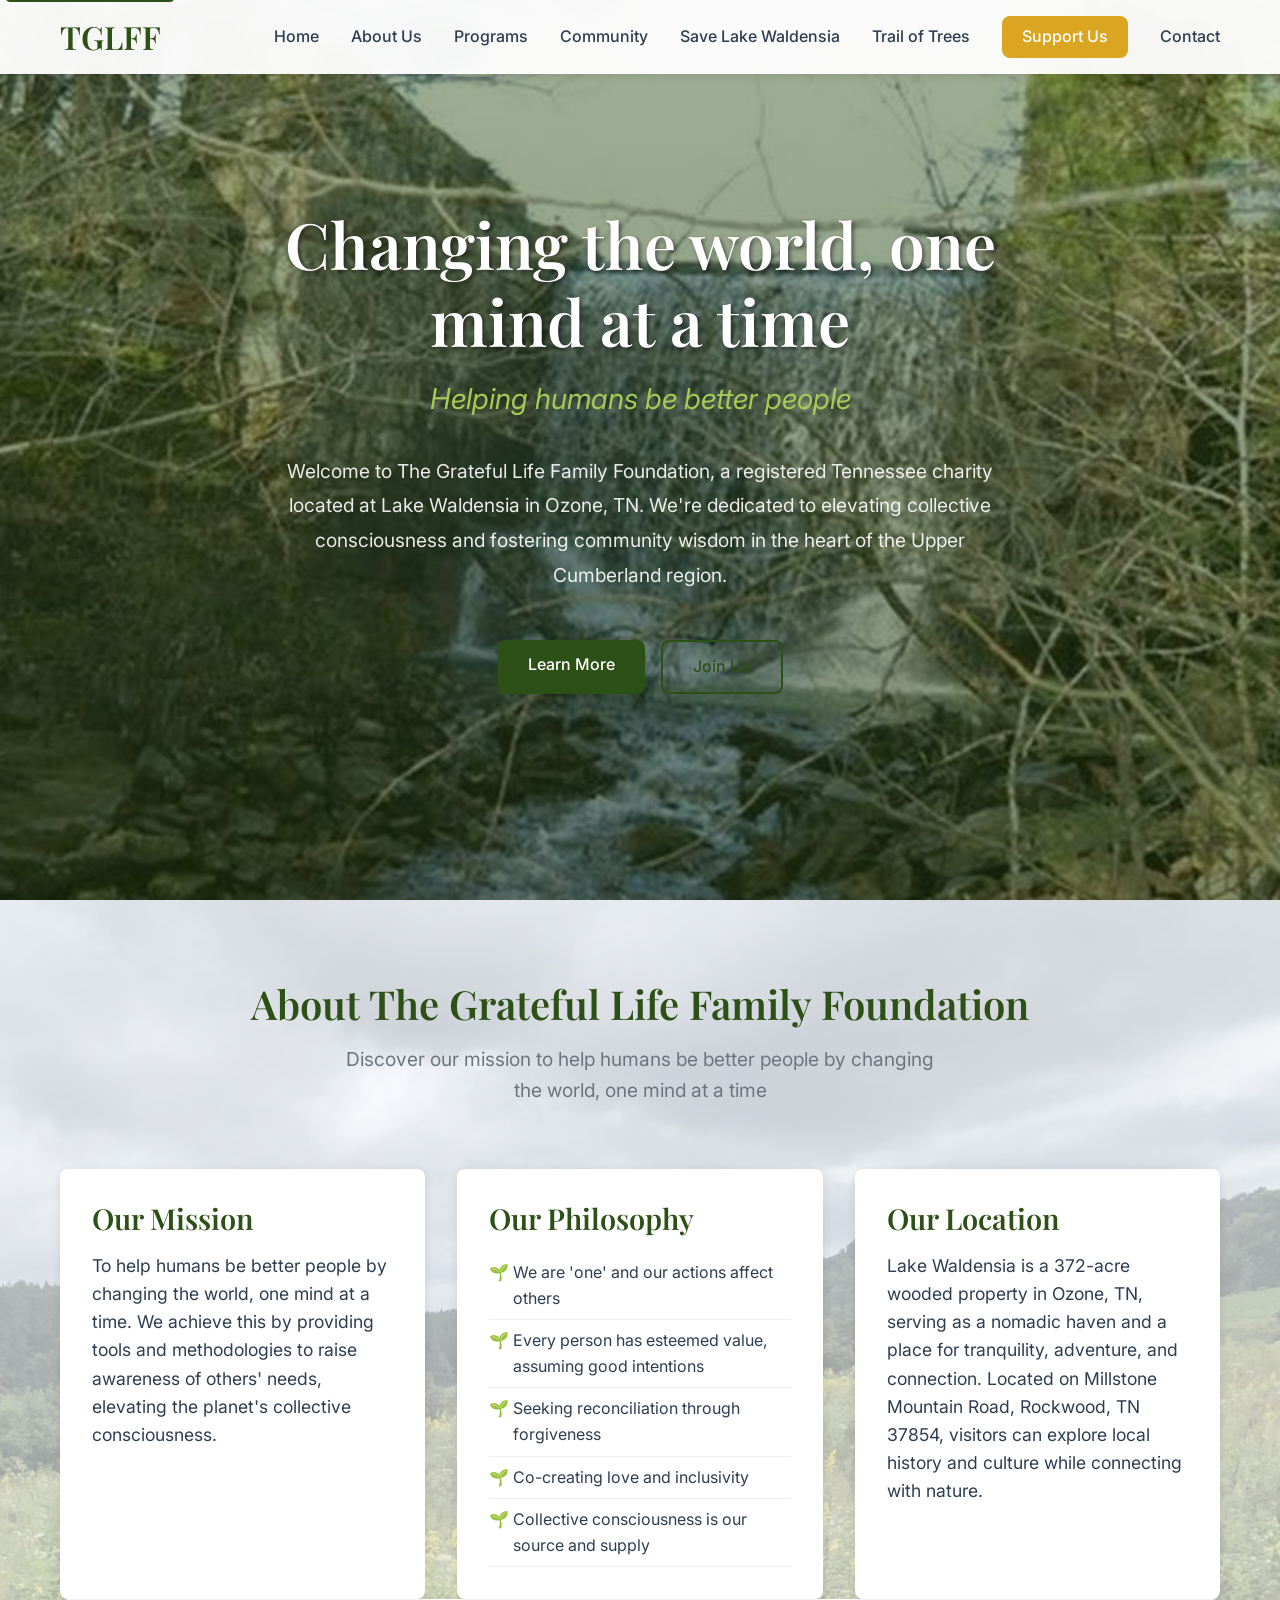
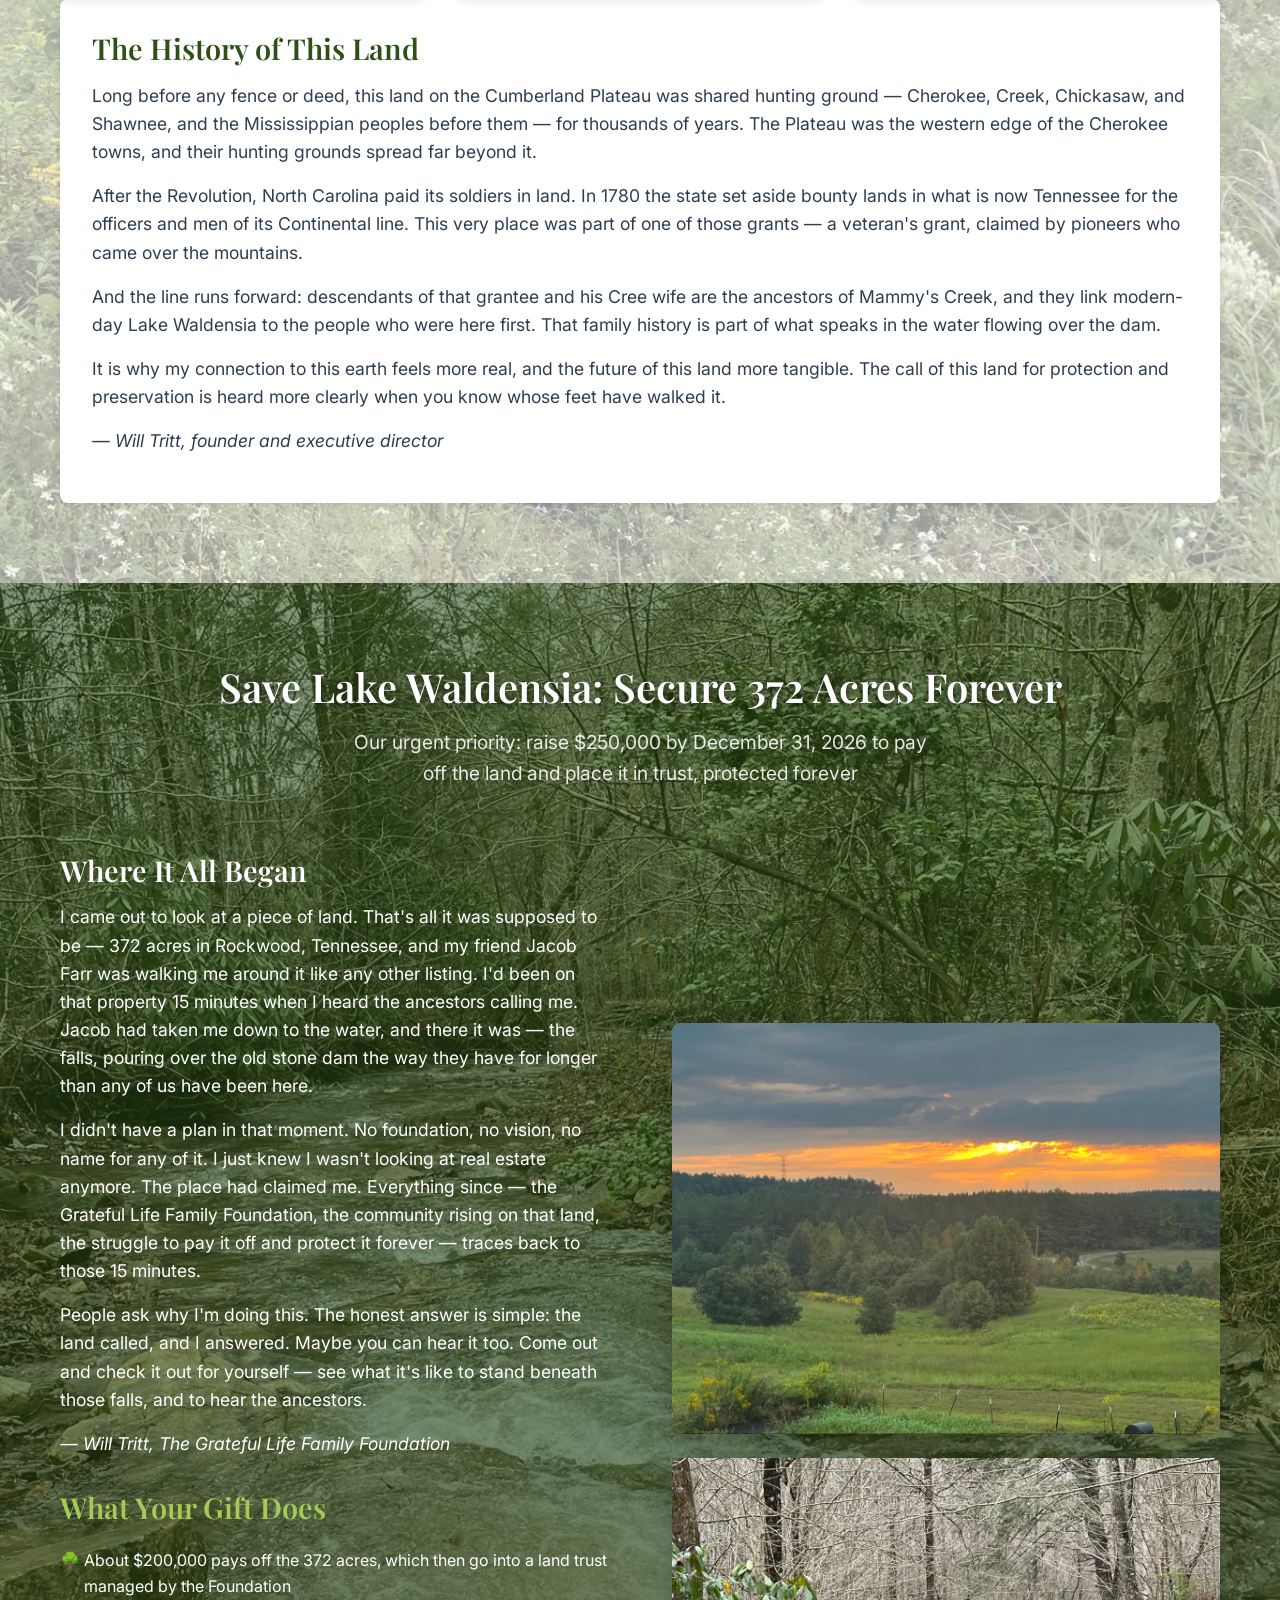
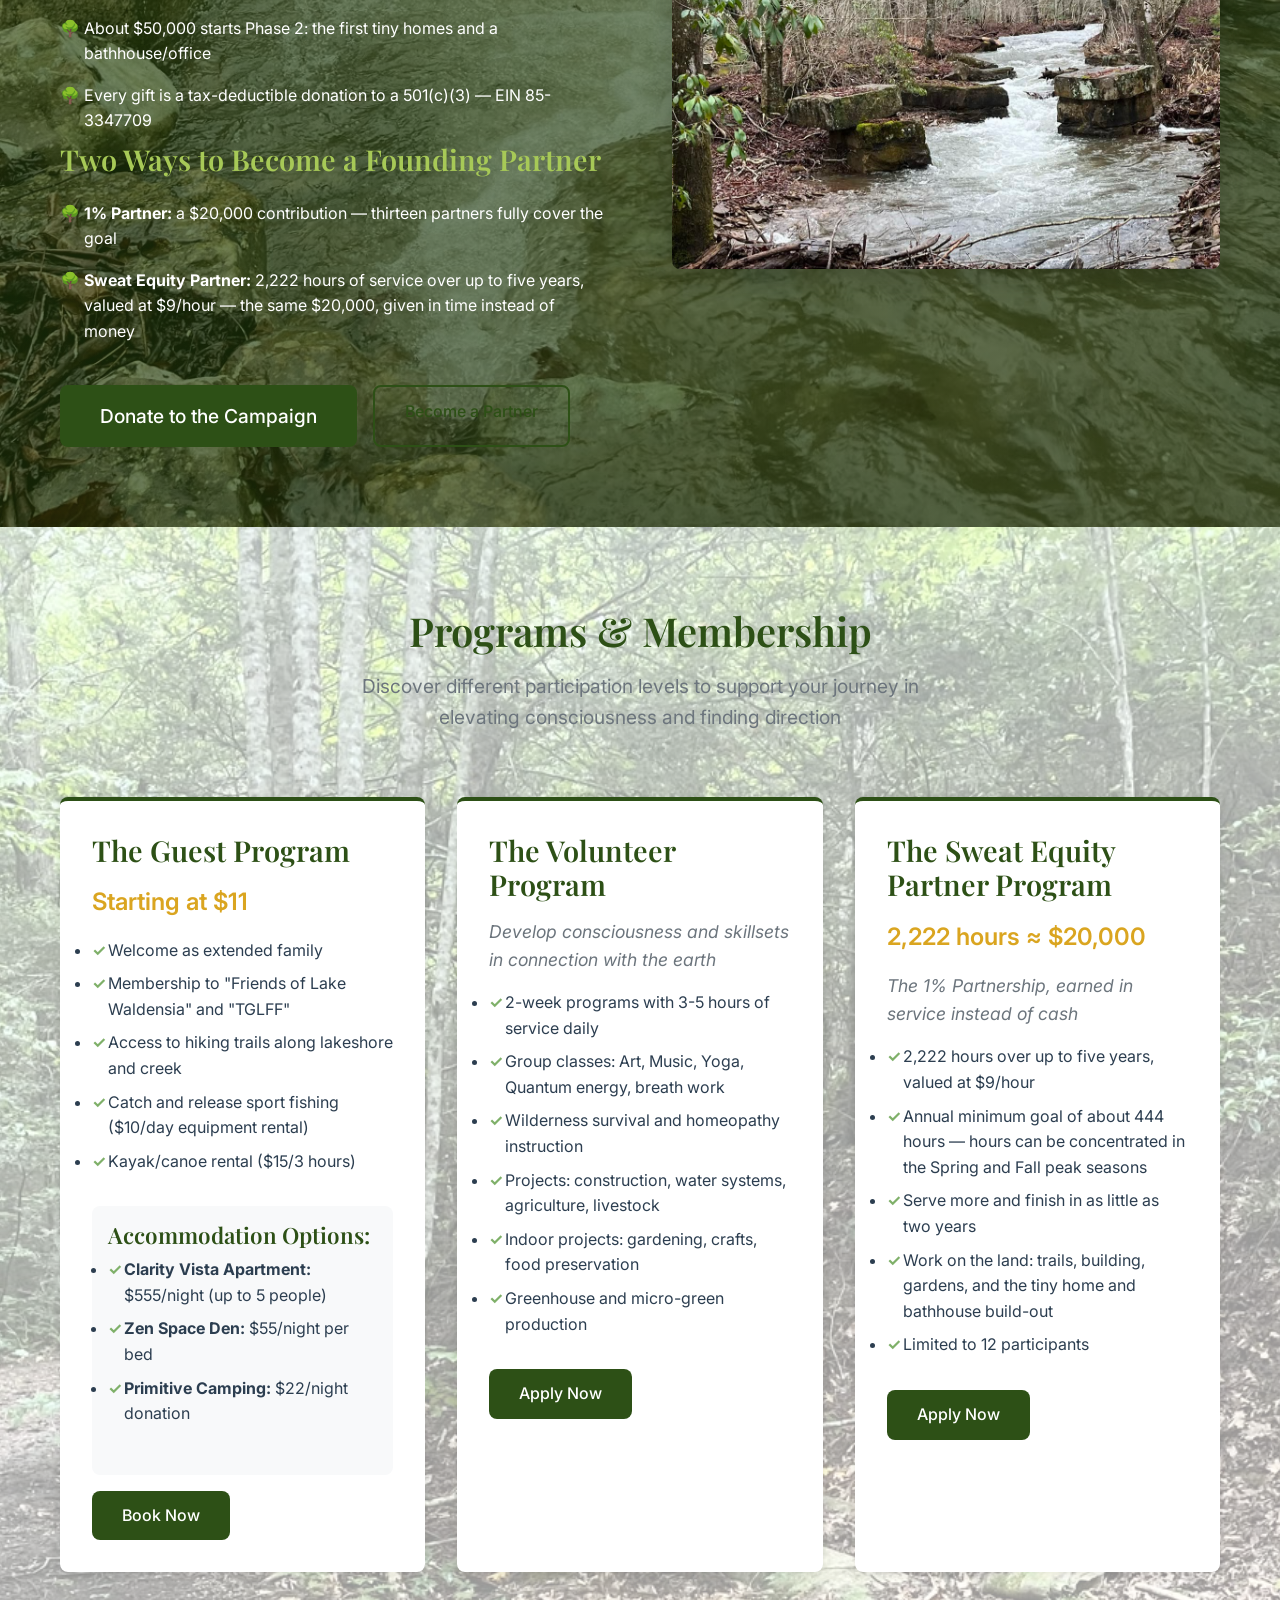
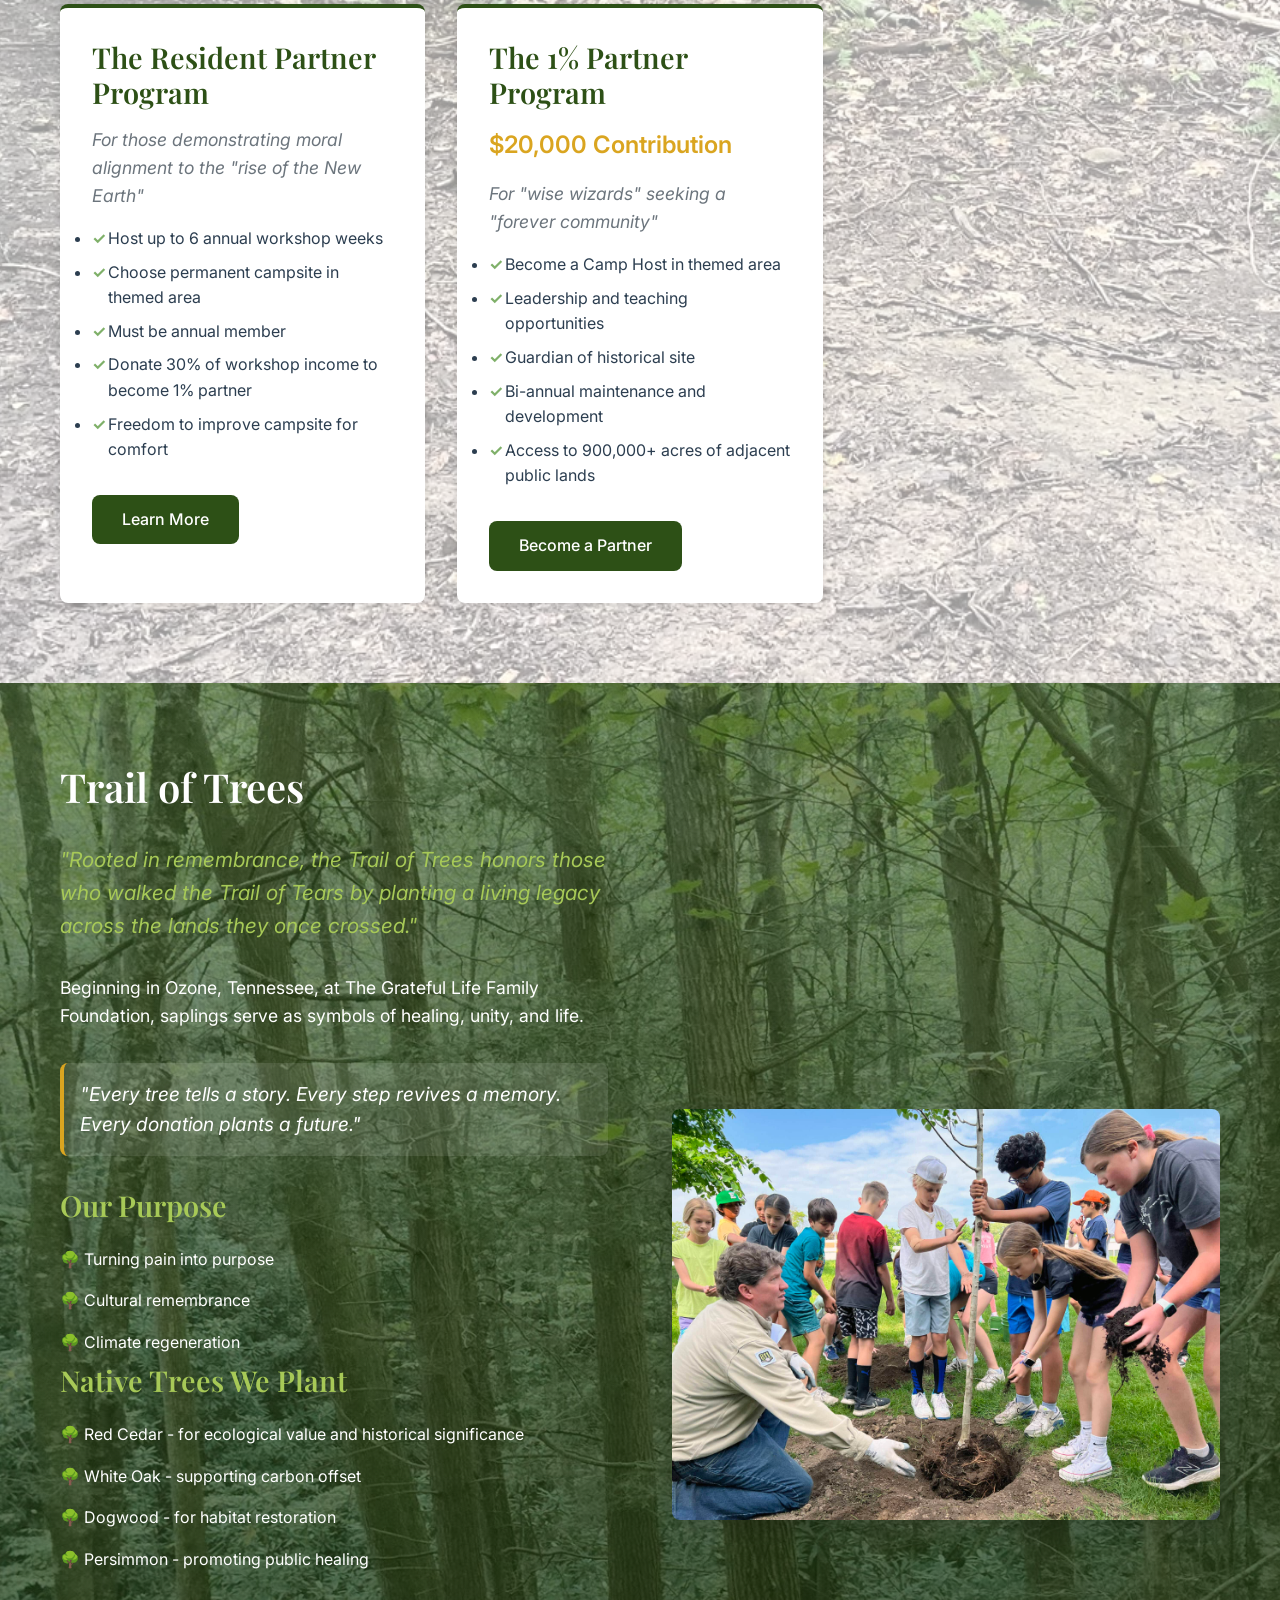
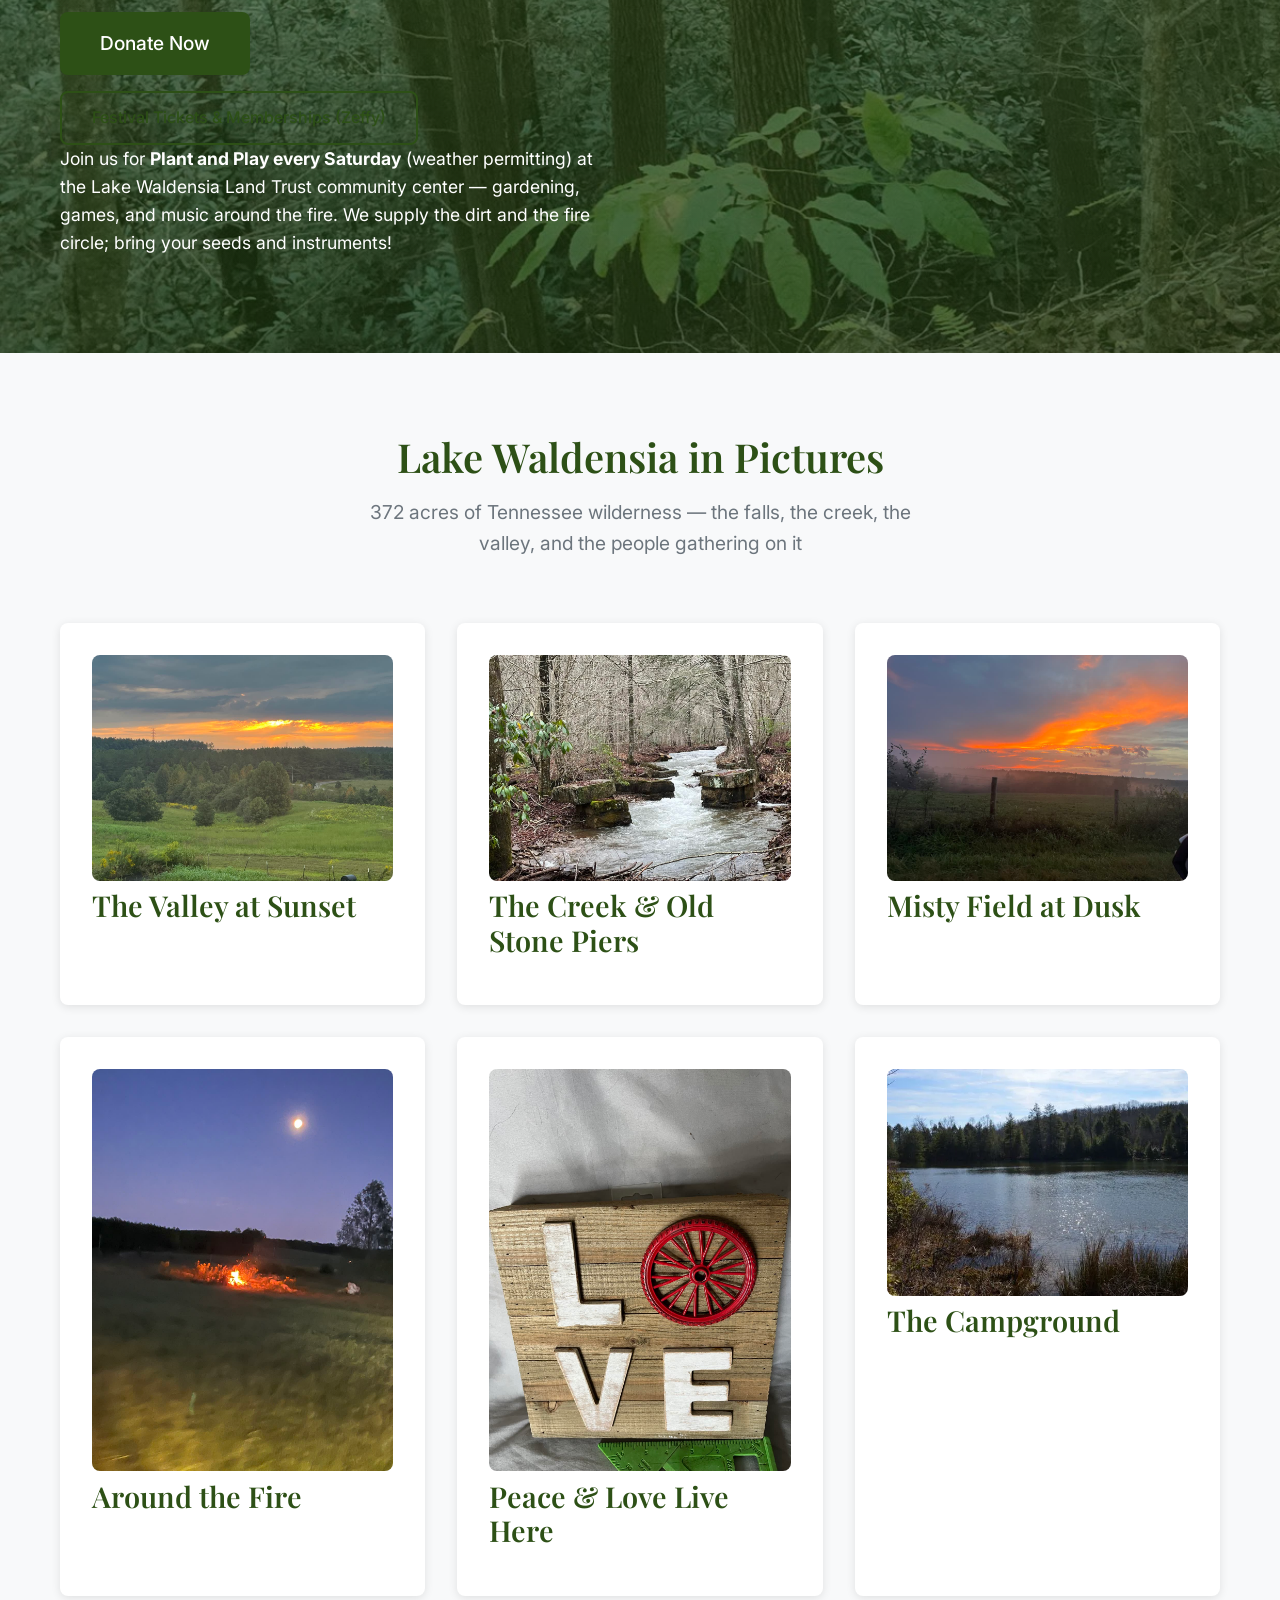
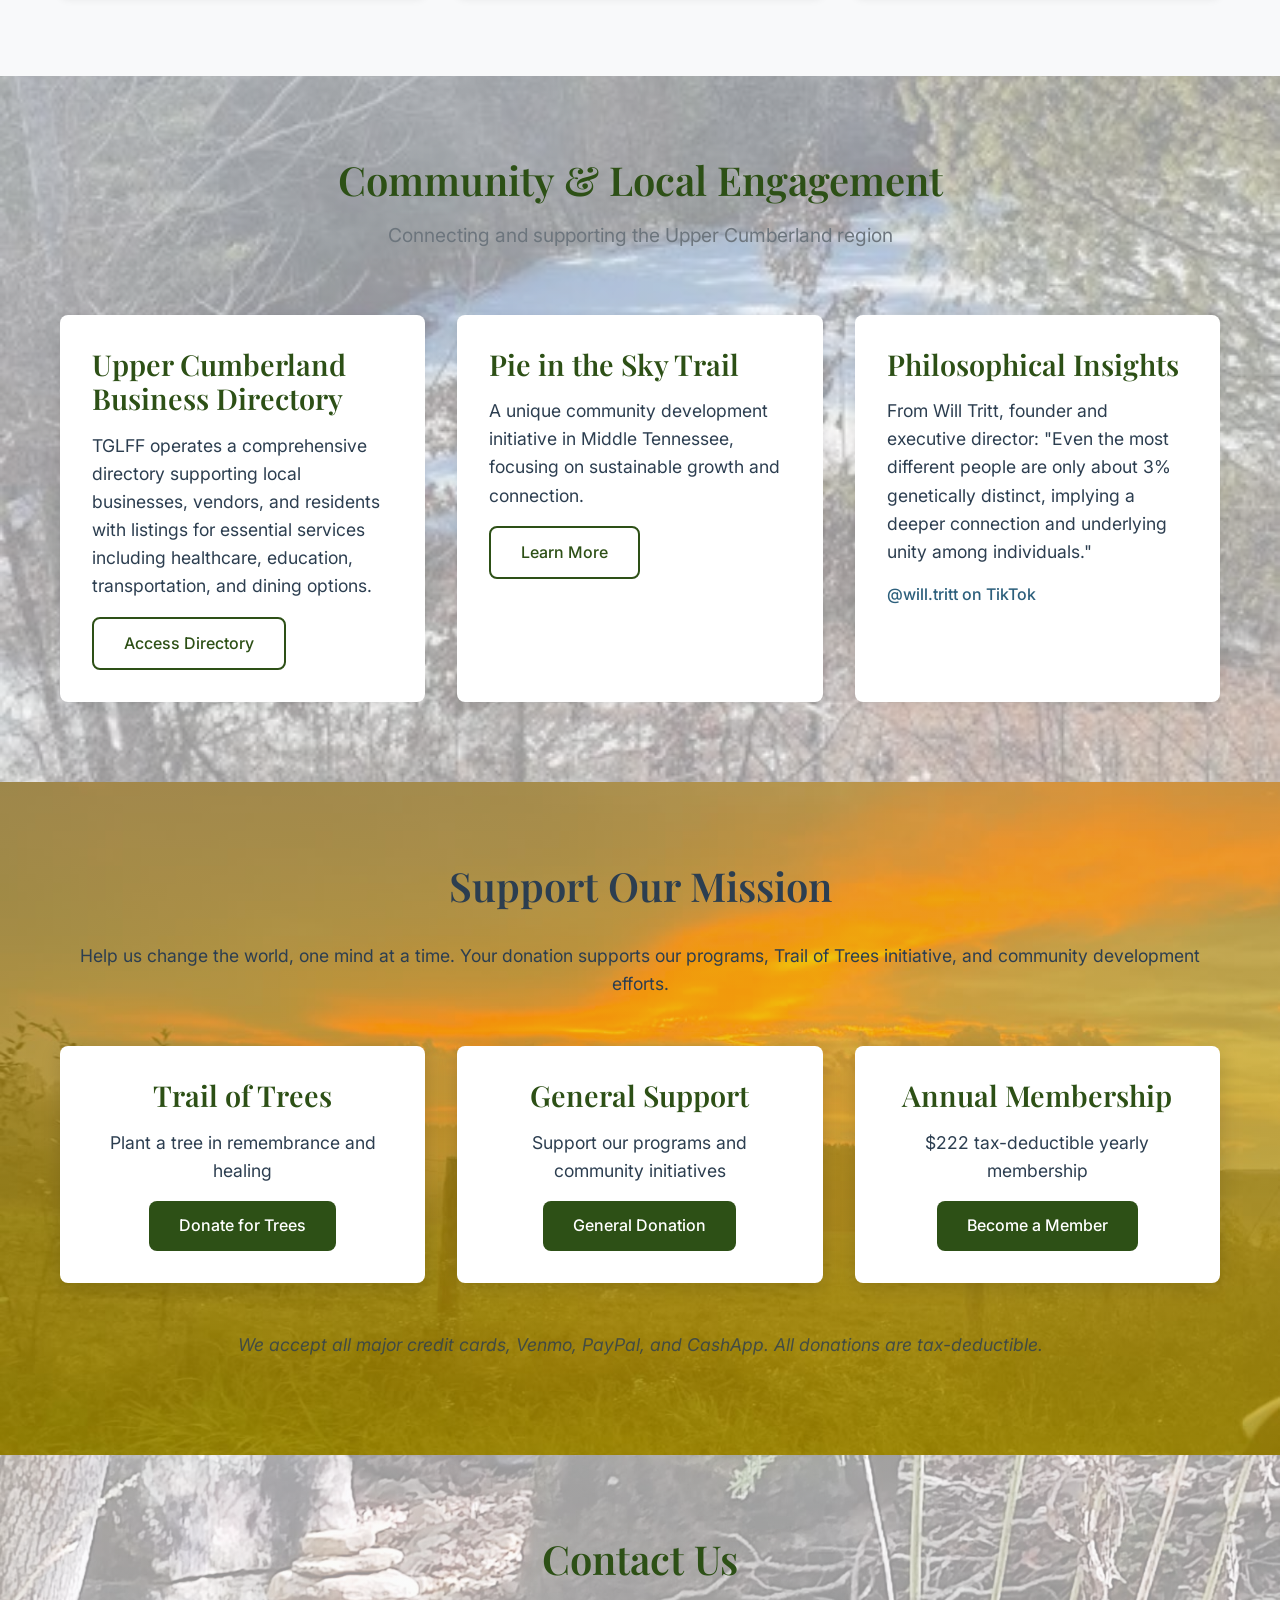
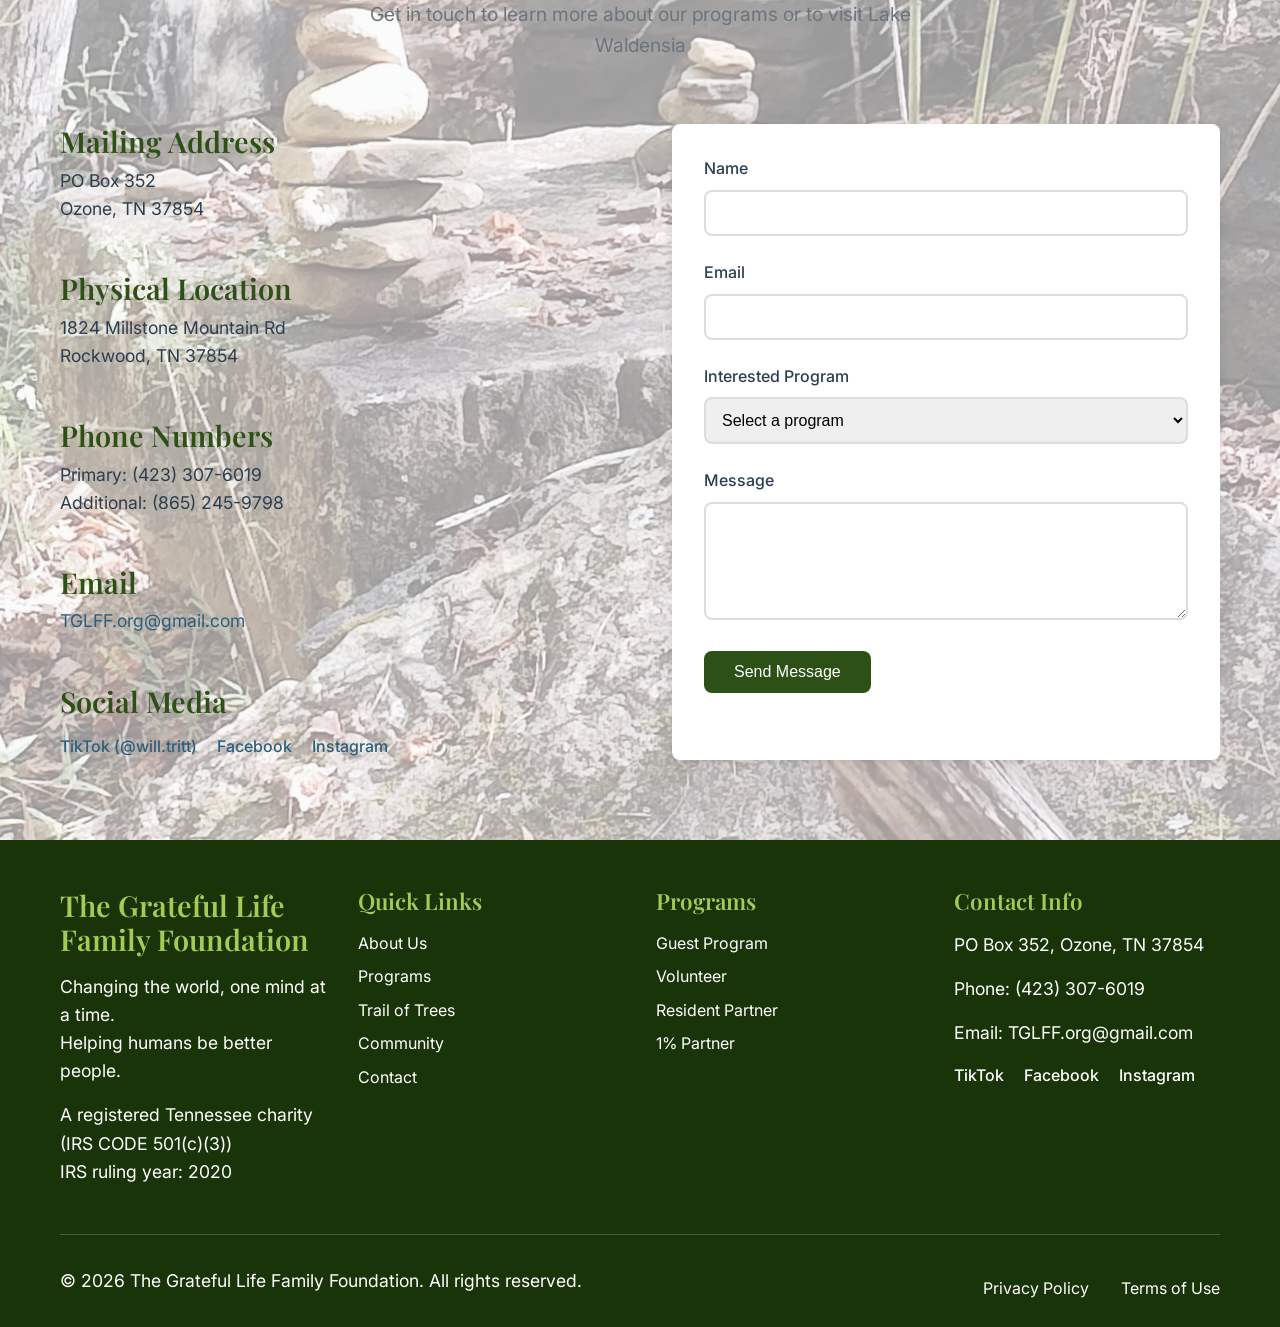
==== commit 2d9d4c1f: "Update index.html — add The History of This Land section" ====
--- a/index.html
+++ b/index.html
@@ -57,10 +57,9 @@
             <img src="lake-waldensia-hero.jpg" alt="Lake Waldensia - A serene lake surrounded by forest">
         </div>
         <div class="hero-content">
-            <img src="tglff-logo.png" alt="The Grateful Life Family Foundation logo" class="hero-logo">
             <h1 class="hero-title">Changing the world, one mind at a time</h1>
             <p class="hero-subtitle">Helping humans be better people</p>
-            <p class="hero-description">Welcome to The Grateful Life Family Foundation, a registered Tennessee charity located at Lake Waldensia in Ozone, TN. We're dedicated to raising awareness of our part in 'the great circle of life' and fostering community wisdom in the heart of the Upper Cumberland region.</p>
+            <p class="hero-description">Welcome to The Grateful Life Family Foundation, a registered Tennessee charity located at Lake Waldensia in Ozone, TN. We're dedicated to elevating collective consciousness and fostering community wisdom in the heart of the Upper Cumberland region.</p>
             <div class="hero-buttons">
                 <a href="#about" class="btn btn-primary">Learn More</a>
                 <a href="#programs" class="btn btn-secondary">Join Us</a>
@@ -79,7 +78,7 @@
             <div class="about-grid">
                 <div class="about-card">
                     <h3 id="mission">Our Mission</h3>
-                    <p>To help humans be better people by changing the world, one mind at a time. We achieve this by providing tools and methodologies to raise awareness of others' needs and of our part in 'the great circle of life'.</p>
+                    <p>To help humans be better people by changing the world, one mind at a time. We achieve this by providing tools and methodologies to raise awareness of others' needs, elevating the planet's collective consciousness.</p>
                 </div>
                 
                 <div class="about-card">
@@ -98,113 +97,33 @@
                     <p>Lake Waldensia is a 372-acre wooded property in Ozone, TN, serving as a nomadic haven and a place for tranquility, adventure, and connection. Located on Millstone Mountain Road, Rockwood, TN 37854, visitors can explore local history and culture while connecting with nature.</p>
                 </div>
             </div>
+
+            <div class="about-card about-history">
+                <h3 id="land-history">The History of This Land</h3>
+                <p>Long before any fence or deed, this land on the Cumberland Plateau was shared hunting ground — Cherokee, Creek, Chickasaw, and Shawnee, and the Mississippian peoples before them — for thousands of years. The Plateau was the western edge of the Cherokee towns, and their hunting grounds spread far beyond it.</p>
+                <p>After the Revolution, North Carolina paid its soldiers in land. In 1780 the state set aside bounty lands in what is now Tennessee for the officers and men of its Continental line. This very place was part of one of those grants — a veteran's grant, claimed by pioneers who came over the mountains.</p>
+                <p>And the line runs forward: descendants of that grantee and his Cree wife are the ancestors of Mammy's Creek, and they link modern-day Lake Waldensia to the people who were here first. That family history is part of what speaks in the water flowing over the dam.</p>
+                <p>It is why my connection to this earth feels more real, and the future of this land more tangible. The call of this land for protection and preservation is heard more clearly when you know whose feet have walked it.</p>
+                <p><em>— Will Tritt, founder and executive director</em></p>
+            </div>
         </div>
     </section>
 
     
-    <!-- Programs Section -->
-    <section id="programs" class="programs">
-        <div class="container">
-            <div class="section-header">
-                <h2>Programs & Membership</h2>
-                <p>Discover different participation levels to support your journey in elevating consciousness and finding direction</p>
-            </div>
-            
-            <div class="programs-grid">
-                <div class="program-card" id="guest-program">
-                    <h3>The Guest Program</h3>
-                    <p class="program-price">Starting at $11</p>
-                    <ul>
-                        <li>Welcome as extended family</li>
-                        <li>Membership to "Friends of Lake Waldensia" and "TGLFF"</li>
-                        <li>Access to hiking trails along lakeshore and creek</li>
-                        <li>Catch and release sport fishing ($10/day equipment rental)</li>
-                        <li>Kayak/canoe rental ($15/3 hours)</li>
-                    </ul>
-                    <div class="accommodation-options">
-                        <h4>Accommodation Options:</h4>
-                        <ul>
-                            <li><strong>Clarity Vista Apartment:</strong> $555/night (up to 5 people)</li>
-                            <li><strong>Zen Space Den:</strong> $55/night per bed</li>
-                            <li><strong>Primitive Camping:</strong> $22/night donation</li>
-                        </ul>
-                    </div>
-                    <a href="#contact" class="btn btn-primary">Book Now</a>
-                </div>
-                
-                <div class="program-card" id="volunteer-program">
-                    <h3>The Volunteer Program</h3>
-                    <p class="program-description">Develop consciousness and skillsets in connection with the earth</p>
-                    <ul>
-                        <li>2-week programs with 3-5 hours of service daily</li>
-                        <li>Group classes: Art, Music, Yoga, Quantum energy, breath work</li>
-                        <li>Wilderness survival and homeopathy instruction</li>
-                        <li>Projects: construction, water systems, agriculture, livestock</li>
-                        <li>Indoor projects: gardening, crafts, food preservation</li>
-                        <li>Greenhouse and micro-green production</li>
-                    </ul>
-                    <a href="#contact" class="btn btn-primary">Apply Now</a>
-                </div>
-                
-                <div class="program-card" id="land-steward-equity-program">
-                    <h3>The Land Steward Equity Program</h3>
-                    <p class="program-price">2,222 hours ≈ $20,000</p>
-                    <p class="program-description">The 1% Partnership, earned in service instead of cash — your hands shape this place, as it shapes you</p>
-                    <ul>
-                        <li>2,222 hours over up to five years, valued at $9/hour</li>
-                        <li>Minimum of about 444 hours a year — concentrate your hours in the spring and fall, when camping on the land is least challenging</li>
-                        <li>Finish in as little as two years — build, grow, host, and teach, while you gain permanence and create symbiosis</li>
-                        <li>Work on the land: trails, building, gardens, and the tiny home and bathhouse build-out</li>
-                        <li>Limited to 12 participants</li>
-                    </ul>
-                    <a href="#contact" class="btn btn-primary">Apply Now</a>
-                </div>
-
-                <div class="program-card" id="resident-partner">
-                    <h3>The Resident Partner Program</h3>
-                    <p class="program-description">For those demonstrating moral alignment to the "rise of the New Earth"</p>
-                    <ul>
-                        <li>Host up to 6 annual workshop weeks</li>
-                        <li>Choose permanent campsite in themed area</li>
-                        <li>Must be annual member</li>
-                        <li>Donate 30% of workshop income to become 1% partner</li>
-                        <li>Freedom to improve campsite for comfort</li>
-                    </ul>
-                    <a href="#contact" class="btn btn-primary">Learn More</a>
-                </div>
-                
-                <div class="program-card" id="one-percent-partner">
-                    <h3>The 1% Partner Program</h3>
-                    <p class="program-price">$20,000 Contribution</p>
-                    <p class="program-description">For "seasoned stewards" seeking a "forever community"</p>
-                    <ul>
-                        <li>Become an anonymous guardian of the Lake Waldensia Land Trust</li>
-                        <li>Leadership and teaching opportunities</li>
-                        <li>Qualify to host one of its themed camping areas</li>
-                        <li>Bi-annual maintenance and development</li>
-                        <li>Access to 900,000+ acres of adjacent public lands</li>
-                    </ul>
-                    <a href="#save-lake-waldensia" class="btn btn-primary">Become a Partner</a>
-                </div>
-            </div>
-        </div>
-    </section>
-
     <!-- Save Lake Waldensia Campaign Section -->
     <section id="save-lake-waldensia" class="trail-of-trees">
         <div class="container">
             <div class="section-header">
                 <h2>Save Lake Waldensia: Secure 372 Acres Forever</h2>
-                <p>Now we are at the crossroads, or in the home stretch — our urgent priority: raise $250,000 by December 31, 2026 to pay off the land and place it in trust, protected forever</p>
+                <p>Our urgent priority: raise $250,000 by December 31, 2026 to pay off the land and place it in trust, protected forever</p>
             </div>
             <div class="trail-content">
                 <div class="trail-text">
                     <h3>Where It All Began</h3>
-                    <p>At the suggestion of a friend, I came out to look at a piece of land we'd probably never own… or that's what I thought. That's all it was supposed to be — 372 acres in Rockwood, Tennessee, and my realtors were walking me around it like any other listing. But I hadn't been on this property 15 minutes when I heard the ancestors calling me. They had taken me down to Mammy's Creek at the bottom of the dam, to witness history pouring over the old stone dam the way it has for longer than any of us have been here. This was the history of this land.</p>
-                    <p>I didn't have a plan in that moment. No foundation, no vision, no name for any of it. I just knew I wasn't looking at real estate anymore. I had watched the waters going down the creek over the dam. I was seeing the future. The place had claimed me. Everything since — the Grateful Life Family Foundation, the community rising on that land, the campground, the challenges we face to protect it forever — trace back to those 15 minutes for me. Now we are at the crossroads, or in the home stretch, raising $250,000 by December 31, 2026, to pay off the land and place it into a land trust, managed by the Foundation, so it stays in community hands forever — yours, mine, and all who may come here looking for a trace of their history. Some of that history is in our gallery, and much of it has been shared with us by others who've come and gone but are still a part of that history. By becoming a founding partner now, you become a part of that history forever and help assure that future continues.</p>
-                    <p>People ask why I'm doing this. The honest answer is simple: the land called, and I answered. Maybe you can hear it too. Come out and listen for yourself — stand at the bottom of those falls. Listen to the past telling the future…</p>
-                    <p><em>— Will Tritt, of the Grateful Life Family Foundation and the Lake Waldensia Land Trust</em></p>
-                    <p>I personally invite you to help save Lake Waldensia and become a part of that future as a member of the Lake Waldensia Land Trust.</p>
+                    <p>I came out to look at a piece of land. That's all it was supposed to be — 372 acres in Rockwood, Tennessee, and my friend Jacob Farr was walking me around it like any other listing. I'd been on that property 15 minutes when I heard the ancestors calling me. Jacob had taken me down to the water, and there it was — the falls, pouring over the old stone dam the way they have for longer than any of us have been here.</p>
+                    <p>I didn't have a plan in that moment. No foundation, no vision, no name for any of it. I just knew I wasn't looking at real estate anymore. The place had claimed me. Everything since — the Grateful Life Family Foundation, the community rising on that land, the struggle to pay it off and protect it forever — traces back to those 15 minutes.</p>
+                    <p>People ask why I'm doing this. The honest answer is simple: the land called, and I answered. Maybe you can hear it too. Come out and check it out for yourself — see what it's like to stand beneath those falls, and to hear the ancestors.</p>
+                    <p><em>— Will Tritt, The Grateful Life Family Foundation</em></p>
                     <div class="trail-features">
                         <h3>What Your Gift Does</h3>
                         <ul>
@@ -214,24 +133,106 @@
                         </ul>
                         <h3>Two Ways to Become a Founding Partner</h3>
                         <ul>
-                            <li><strong>1% Partner:</strong> a $20,000 contribution — you become an anonymous guardian of the Lake Waldensia Land Trust and qualify to host one of its themed camping areas. Thirteen partners at this level cover the entire goal. Partners don't buy the land — you fund the payoff and the project, and the land is protected, forever</li>
-                            <li><strong>Land Steward equity:</strong> earn the same 1% Partner standing through service to the land trust and campground — 2,222 hours, valued at $9/hour. A minimum of about 444 hours a year over five years, with the freedom to concentrate your hours in the spring and fall when camping on the land is least challenging. Finish in as little as two years if you prefer — build, grow, host, and teach — while you gain permanence and create symbiosis: your hands shape this place, as it shapes you</li>
+                            <li><strong>1% Partner:</strong> a $20,000 contribution — thirteen partners fully cover the goal</li>
+                            <li><strong>Sweat Equity Partner:</strong> 2,222 hours of service over up to five years, valued at $9/hour — the same $20,000, given in time instead of money</li>
                         </ul>
                     </div>
                     <div class="trail-buttons">
                         <a href="https://givebutter.com/untitled-campaign-ozf6gm" target="_blank" class="btn btn-primary btn-large">Donate to the Campaign</a>
                         <a href="#contact" class="btn btn-secondary">Become a Partner</a>
                     </div>
-                    <figure style="text-align:center;background:#fff;padding:1rem;border-radius:12px;max-width:220px;margin:1.5rem auto 0;">
-                        <img src="qr-donate-givebutter.png" alt="QR code to donate to Save Lake Waldensia on Givebutter" style="width:180px;height:180px;">
-                        <p style="margin:0.5rem 0 0;font-weight:bold;">Scan to donate</p>
-                        <p style="margin:0;font-size:0.9rem;">Save Lake Waldensia on Givebutter</p>
-                    </figure>
-
                 </div>
                 <div class="trail-image">
                     <img src="lake-panorama.jpg" alt="Sunset over the Lake Waldensia valley">
                     <img src="lake-creek-piers.jpg" alt="Creek and old stone bridge piers at Lake Waldensia" style="margin-top:1rem;">
+                </div>
+            </div>
+        </div>
+    </section>
+
+    <!-- Programs Section -->
+    <section id="programs" class="programs">
+        <div class="container">
+            <div class="section-header">
+                <h2>Programs & Membership</h2>
+                <p>Discover different participation levels to support your journey in elevating consciousness and finding direction</p>
+            </div>
+            
+            <div class="programs-grid">
+                <div class="program-card" id="guest-program">
+                    <h3>The Guest Program</h3>
+                    <p class="program-price">Starting at $11</p>
+                    <ul>
+                        <li>Welcome as extended family</li>
+                        <li>Membership to "Friends of Lake Waldensia" and "TGLFF"</li>
+                        <li>Access to hiking trails along lakeshore and creek</li>
+                        <li>Catch and release sport fishing ($10/day equipment rental)</li>
+                        <li>Kayak/canoe rental ($15/3 hours)</li>
+                    </ul>
+                    <div class="accommodation-options">
+                        <h4>Accommodation Options:</h4>
+                        <ul>
+                            <li><strong>Clarity Vista Apartment:</strong> $555/night (up to 5 people)</li>
+                            <li><strong>Zen Space Den:</strong> $55/night per bed</li>
+                            <li><strong>Primitive Camping:</strong> $22/night donation</li>
+                        </ul>
+                    </div>
+                    <a href="#contact" class="btn btn-primary">Book Now</a>
+                </div>
+                
+                <div class="program-card" id="volunteer-program">
+                    <h3>The Volunteer Program</h3>
+                    <p class="program-description">Develop consciousness and skillsets in connection with the earth</p>
+                    <ul>
+                        <li>2-week programs with 3-5 hours of service daily</li>
+                        <li>Group classes: Art, Music, Yoga, Quantum energy, breath work</li>
+                        <li>Wilderness survival and homeopathy instruction</li>
+                        <li>Projects: construction, water systems, agriculture, livestock</li>
+                        <li>Indoor projects: gardening, crafts, food preservation</li>
+                        <li>Greenhouse and micro-green production</li>
+                    </ul>
+                    <a href="#contact" class="btn btn-primary">Apply Now</a>
+                </div>
+                
+                <div class="program-card" id="sweat-equity-program">
+                    <h3>The Sweat Equity Partner Program</h3>
+                    <p class="program-price">2,222 hours ≈ $20,000</p>
+                    <p class="program-description">The 1% Partnership, earned in service instead of cash</p>
+                    <ul>
+                        <li>2,222 hours over up to five years, valued at $9/hour</li>
+                        <li>Annual minimum goal of about 444 hours — hours can be concentrated in the Spring and Fall peak seasons</li>
+                        <li>Serve more and finish in as little as two years</li>
+                        <li>Work on the land: trails, building, gardens, and the tiny home and bathhouse build-out</li>
+                        <li>Limited to 12 participants</li>
+                    </ul>
+                    <a href="#contact" class="btn btn-primary">Apply Now</a>
+                </div>
+
+                <div class="program-card" id="resident-partner">
+                    <h3>The Resident Partner Program</h3>
+                    <p class="program-description">For those demonstrating moral alignment to the "rise of the New Earth"</p>
+                    <ul>
+                        <li>Host up to 6 annual workshop weeks</li>
+                        <li>Choose permanent campsite in themed area</li>
+                        <li>Must be annual member</li>
+                        <li>Donate 30% of workshop income to become 1% partner</li>
+                        <li>Freedom to improve campsite for comfort</li>
+                    </ul>
+                    <a href="#contact" class="btn btn-primary">Learn More</a>
+                </div>
+                
+                <div class="program-card" id="one-percent-partner">
+                    <h3>The 1% Partner Program</h3>
+                    <p class="program-price">$20,000 Contribution</p>
+                    <p class="program-description">For "wise wizards" seeking a "forever community"</p>
+                    <ul>
+                        <li>Become a Camp Host in themed area</li>
+                        <li>Leadership and teaching opportunities</li>
+                        <li>Guardian of historical site</li>
+                        <li>Bi-annual maintenance and development</li>
+                        <li>Access to 900,000+ acres of adjacent public lands</li>
+                    </ul>
+                    <a href="#save-lake-waldensia" class="btn btn-primary">Become a Partner</a>
                 </div>
             </div>
         </div>
@@ -292,16 +293,6 @@
                 <div class="community-card"><img src="lake-bonfire-moon.jpg" alt="Bonfire under a full moon" style="width:100%;border-radius:8px;"><h3>Around the Fire</h3></div>
                 <div class="community-card"><img src="lake-love-sign.jpg" alt="Wooden LOVE sign at Lake Waldensia" style="width:100%;border-radius:8px;"><h3>Peace &amp; Love Live Here</h3></div>
                 <div class="community-card"><img src="lake-waldensia-campground.webp" alt="Lake Waldensia campground" style="width:100%;border-radius:8px;"><h3>The Campground</h3></div>
-                <div class="community-card"><img src="lake-winter-frozen.jpg" alt="The frozen lake in winter, snow on the shore" style="width:100%;border-radius:8px;"><h3>The Lake in Winter</h3></div>
-                <div class="community-card"><img src="creek-rhododendron.jpg" alt="The creek flowing through rhododendron" style="width:100%;border-radius:8px;"><h3>The Creek Through the Rhododendron</h3></div>
-                <div class="community-card"><img src="creek-cascade.jpg" alt="The creek cascading over rocks" style="width:100%;border-radius:8px;"><h3>The Creek in Full Flow</h3></div>
-                <div class="community-card"><img src="creek-rapids.jpg" alt="Rapids on the creek among green foliage" style="width:100%;border-radius:8px;"><h3>Rapids on the Creek</h3></div>
-                <div class="community-card"><img src="waterfall-mossy.jpg" alt="A small waterfall over mossy rocks" style="width:100%;border-radius:8px;"><h3>A Mossy Falls</h3></div>
-                <div class="community-card"><img src="forest-trail.jpg" alt="A forest trail through birch and green woods" style="width:100%;border-radius:8px;"><h3>A Trail Through the Woods</h3></div>
-                <div class="community-card"><img src="forest-tall-trees.jpg" alt="Tall trees in the woods at Lake Waldensia" style="width:100%;border-radius:8px;"><h3>Tall Trees</h3></div>
-                <div class="community-card"><img src="meadow-wildflowers.jpg" alt="The wildflower meadow in summer sun" style="width:100%;border-radius:8px;"><h3>The Wildflower Meadow</h3></div>
-                <div class="community-card"><img src="meadow-goldenrod.jpg" alt="Goldenrod blooming in the meadow under a cloudy sky" style="width:100%;border-radius:8px;"><h3>Goldenrod in the Meadow</h3></div>
-                <div class="community-card"><img src="cairns-stacked.jpg" alt="Stacked stone cairns on a boulder" style="width:100%;border-radius:8px;"><h3>Stone Cairns</h3></div>
             </div>
         </div>
     </section>
@@ -365,24 +356,6 @@
                     </div>
                 </div>
                 
-
-                <div style="display:flex;flex-wrap:wrap;gap:1.5rem;justify-content:center;margin:2rem 0 0;">
-                    <figure style="text-align:center;background:#fff;padding:1rem;border-radius:12px;max-width:220px;margin:0;">
-                        <img src="qr-donate-givebutter.png" alt="QR code to donate to Save Lake Waldensia on Givebutter" style="width:180px;height:180px;">
-                        <p style="margin:0.5rem 0 0;font-weight:bold;">Scan to donate</p>
-                        <p style="margin:0;font-size:0.9rem;">Save Lake Waldensia on Givebutter</p>
-                    </figure>
-                    <figure style="text-align:center;background:#fff;padding:1rem;border-radius:12px;max-width:220px;margin:0;">
-                        <img src="qr-reservations-zeffy.png" alt="QR code for events and reservations on Zeffy" style="width:180px;height:180px;">
-                        <p style="margin:0.5rem 0 0;font-weight:bold;">Scan for events &amp; reservations</p>
-                        <p style="margin:0;font-size:0.9rem;">Tickets and reservations on Zeffy</p>
-                    </figure>
-                    <figure style="text-align:center;background:#fff;padding:1rem;border-radius:12px;max-width:220px;margin:0;">
-                        <a href="https://www.zeffy.com/en-US/ticketing/save-lake-waldensia-benefit-auction"><img src="qr-auction-zeffy.png" alt="QR code to bid in the Save Lake Waldensia benefit auction on Zeffy" style="width:180px;height:180px;"></a>
-                        <p style="margin:0.5rem 0 0;font-weight:bold;">Scan to bid</p>
-                        <p style="margin:0;font-size:0.9rem;">Benefit auction on Zeffy &mdash; bidding through Dec 17</p>
-                    </figure>
-                </div>
                 <p class="donation-note">We accept all major credit cards, Venmo, PayPal, and CashApp. All donations are tax-deductible.</p>
             </div>
         </div>
@@ -416,7 +389,7 @@
                     
                     <div class="contact-item">
                         <h3>Email</h3>
-                        <p><a href="mailto:info@tglff.org">info@tglff.org</a></p>
+                        <p><a href="mailto:TGLFF.org@gmail.com">TGLFF.org@gmail.com</a></p>
                     </div>
                     
                     <div class="contact-item">
@@ -502,7 +475,7 @@
                     <h4>Contact Info</h4>
                     <p>PO Box 352, Ozone, TN 37854</p>
                     <p>Phone: (423) 307-6019</p>
-                    <p>Email: <a href="mailto:info@tglff.org">info@tglff.org</a></p>
+                    <p>Email: <a href="mailto:TGLFF.org@gmail.com">TGLFF.org@gmail.com</a></p>
                     <div class="social-links">
                         <a href="https://www.tiktok.com/@will.tritt" target="_blank">TikTok</a>
                         <a href="#" target="_blank">Facebook</a>
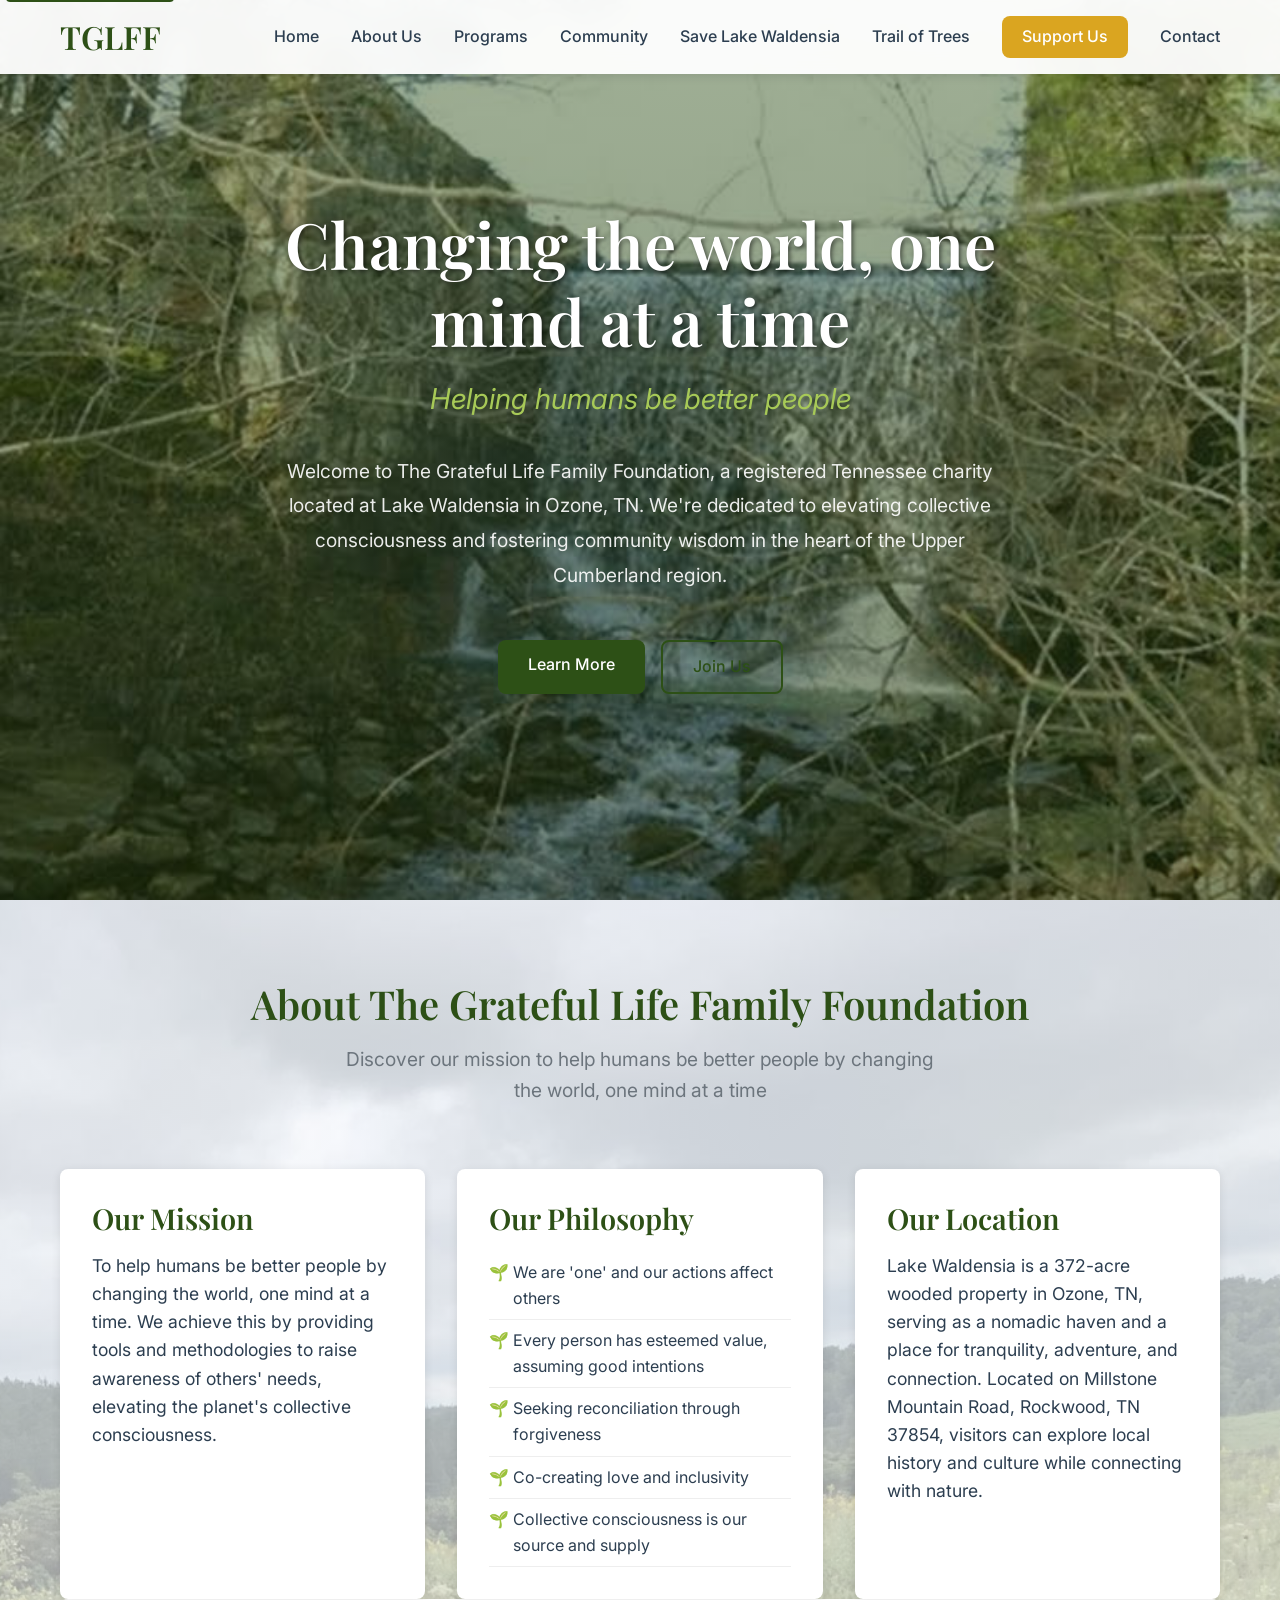
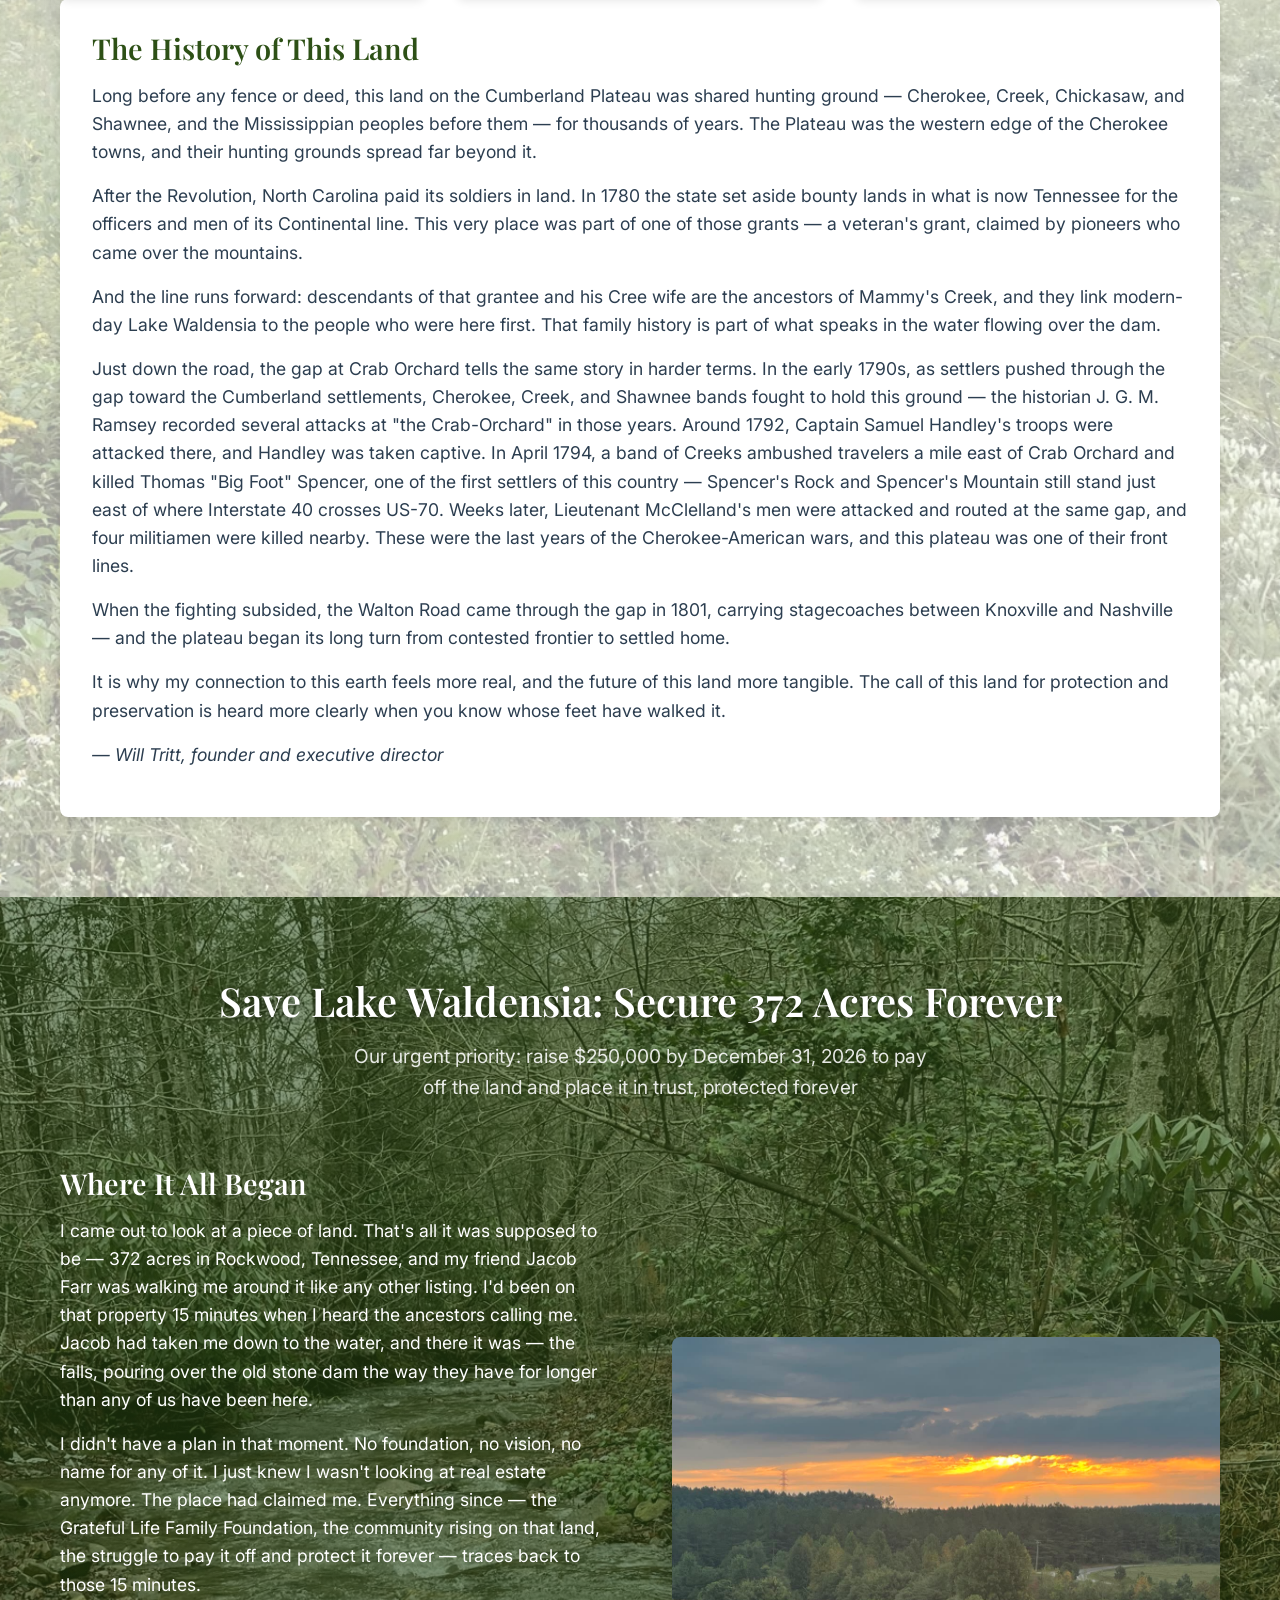
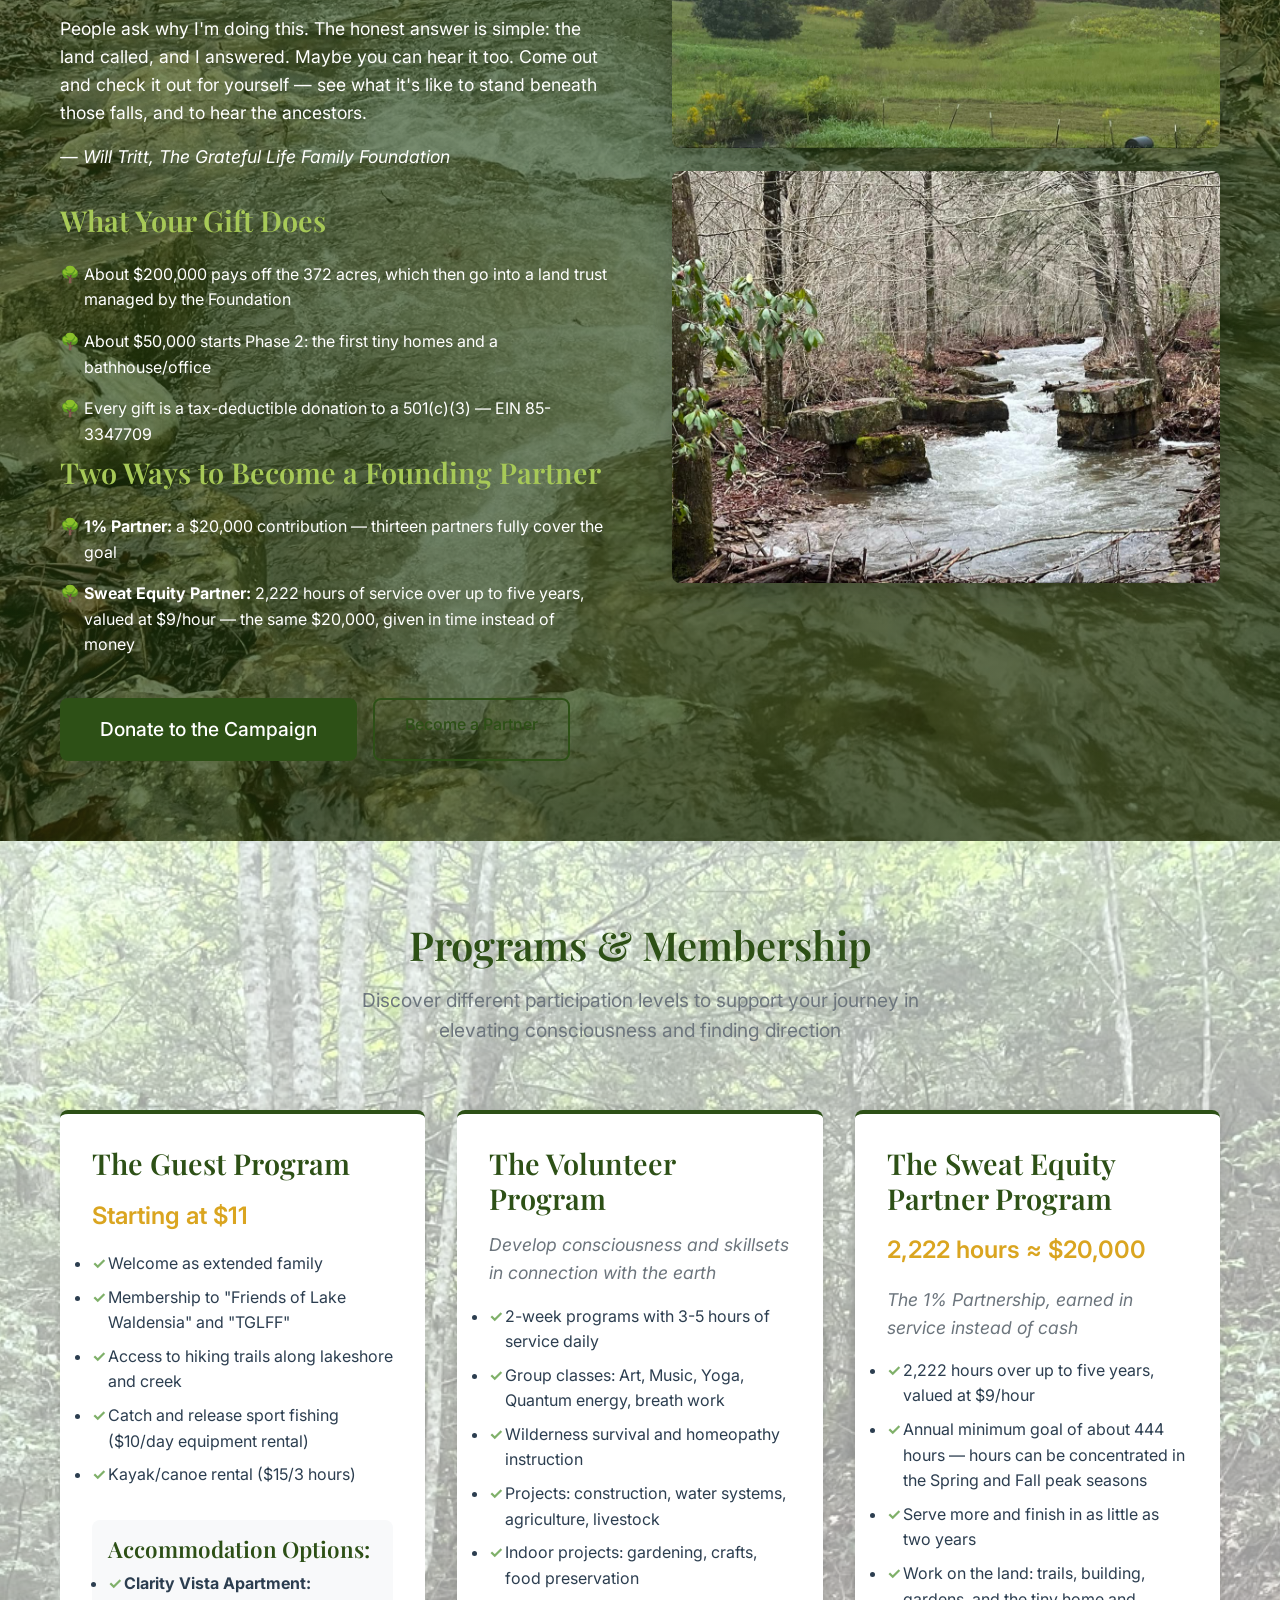
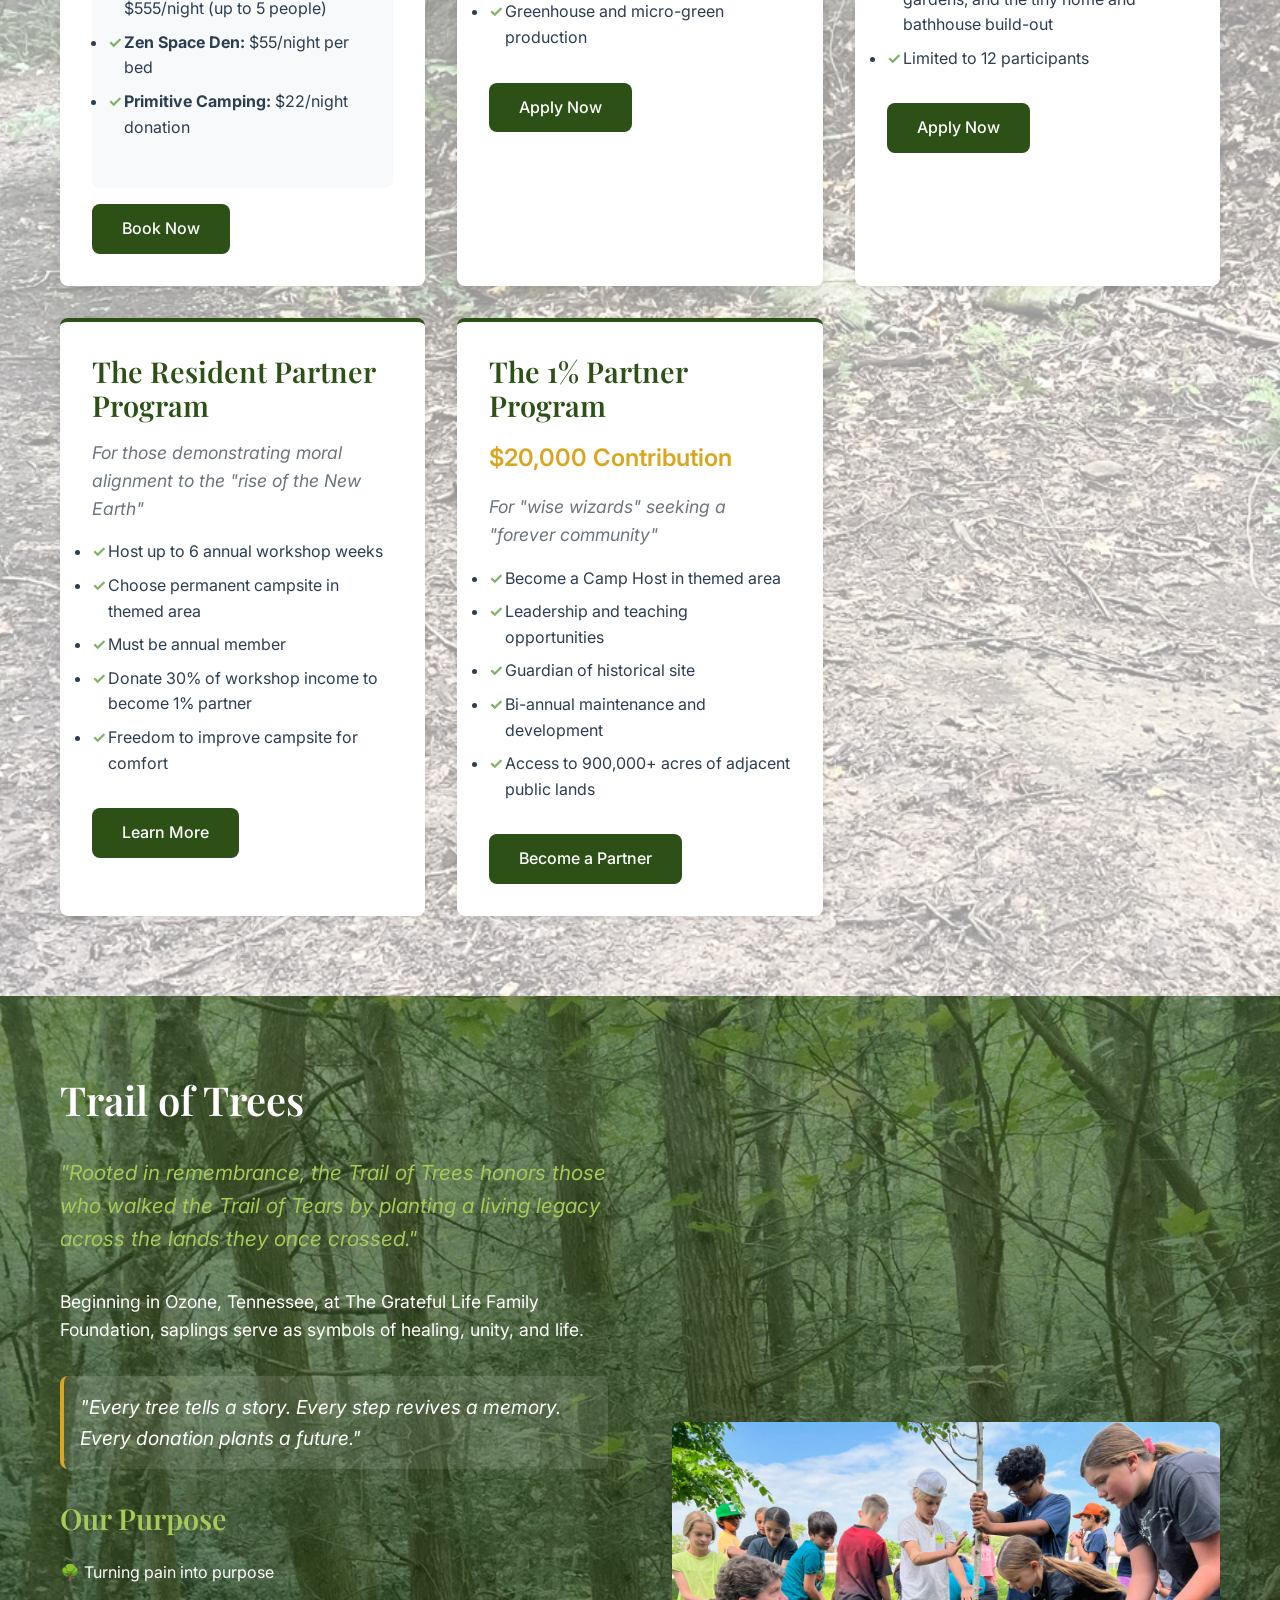
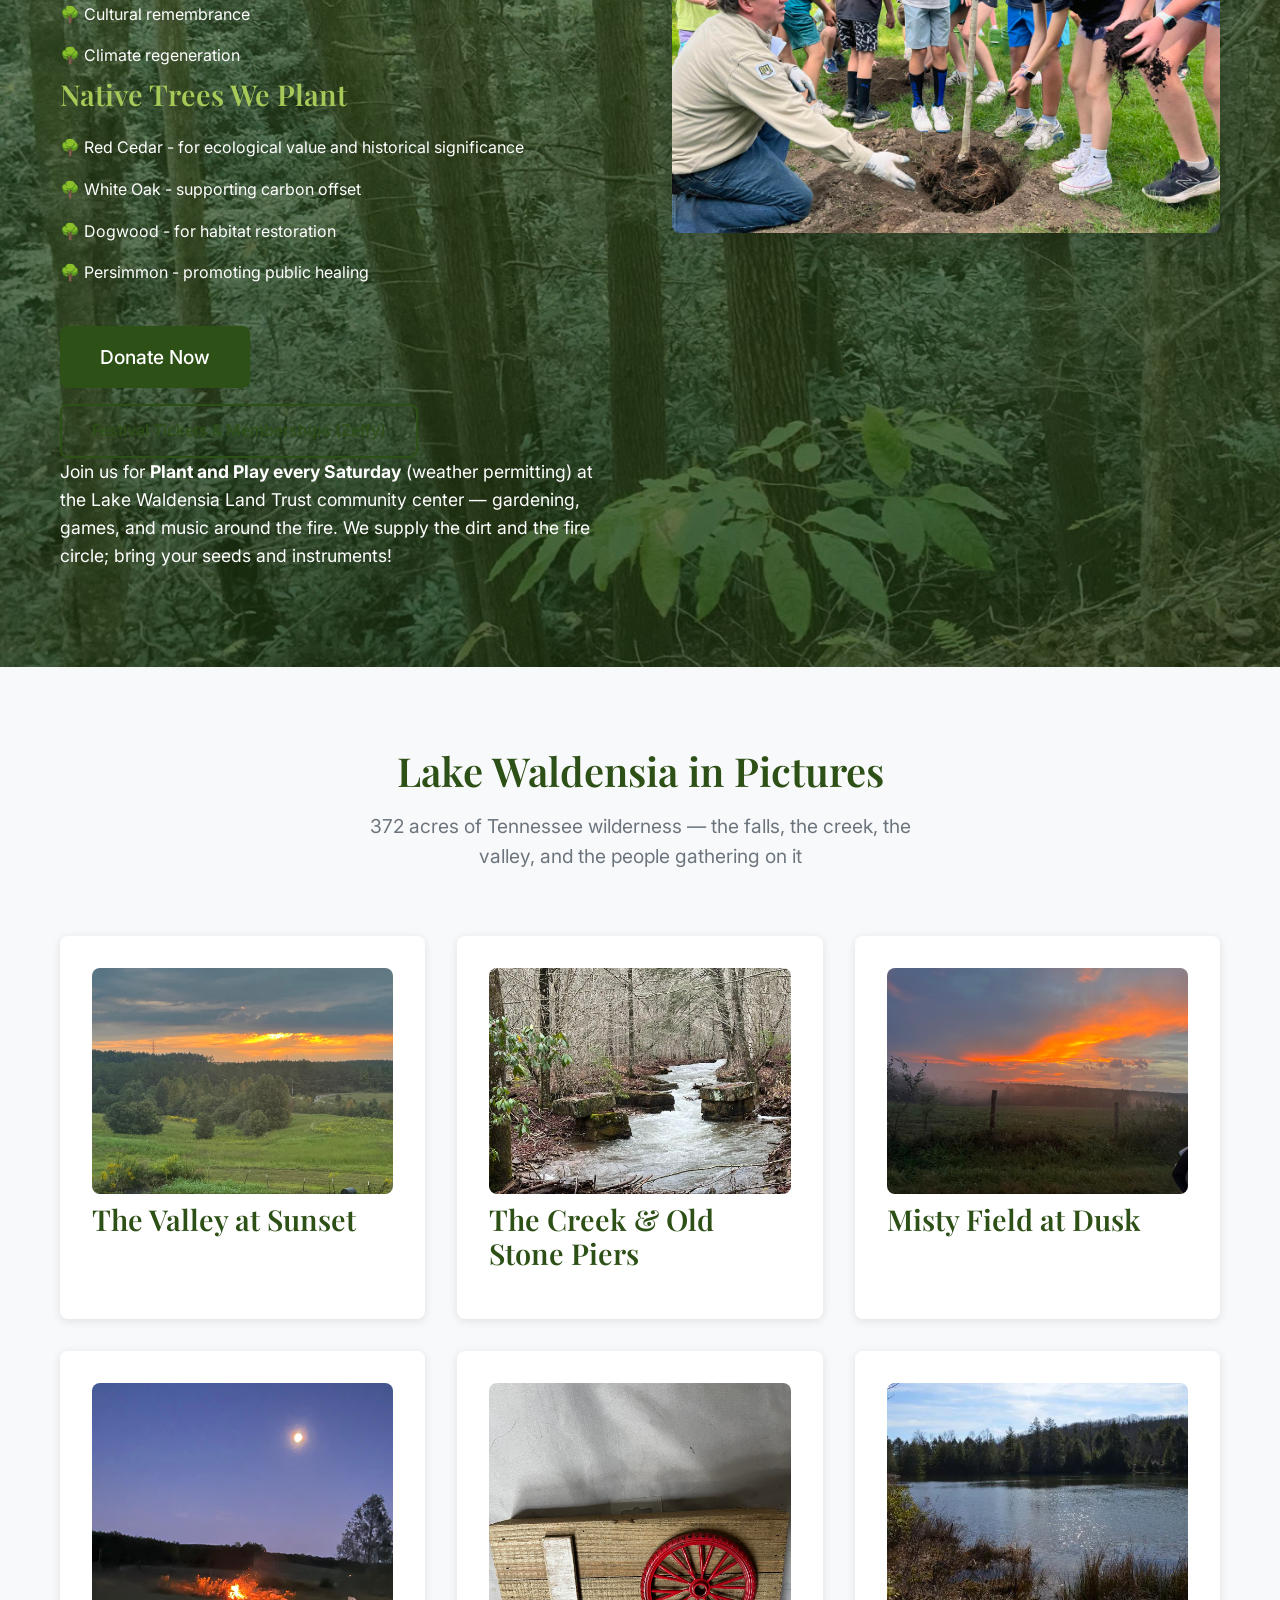
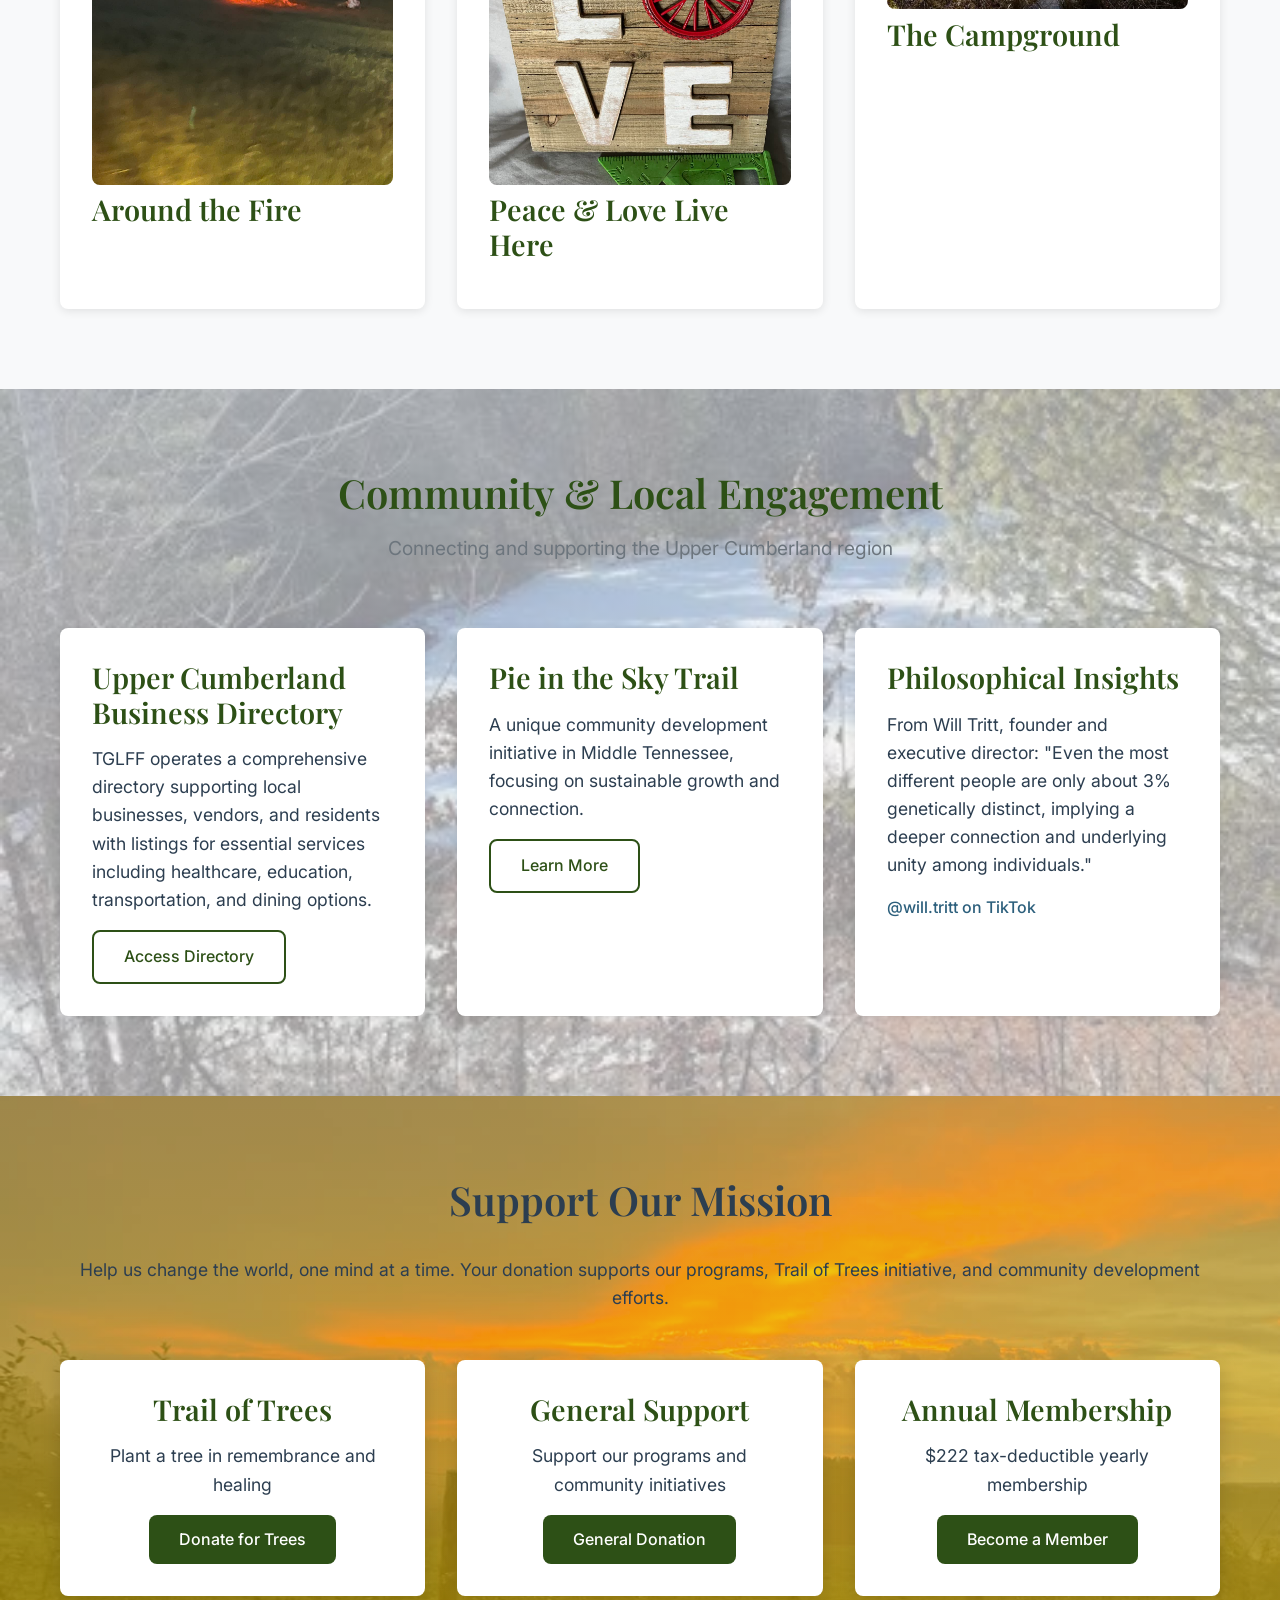
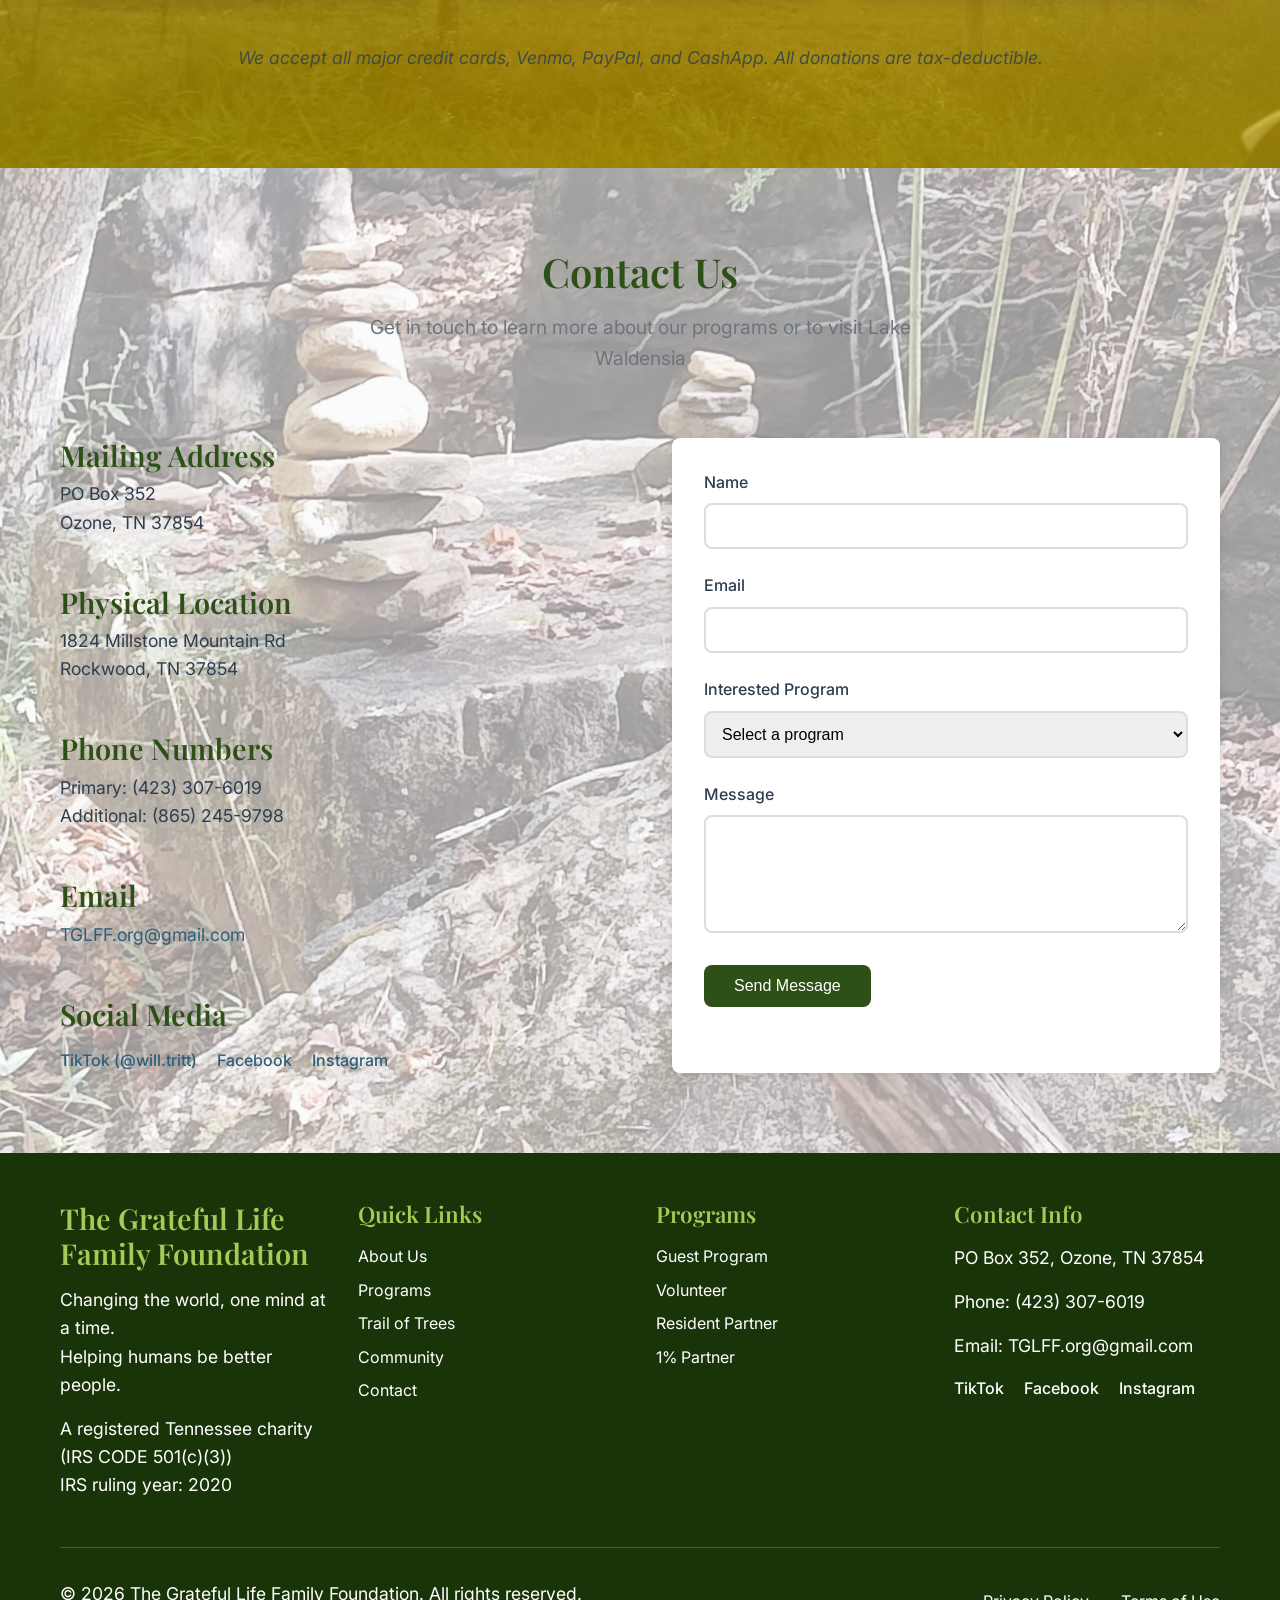
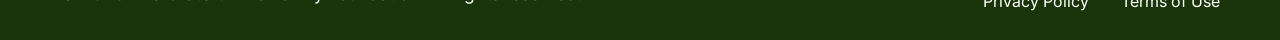
==== commit 506d9a71: "Update index.html: add Crab Orchard Indian wars paragraphs to The History of This Land" ====
--- a/index.html
+++ b/index.html
@@ -103,6 +103,8 @@
                 <p>Long before any fence or deed, this land on the Cumberland Plateau was shared hunting ground — Cherokee, Creek, Chickasaw, and Shawnee, and the Mississippian peoples before them — for thousands of years. The Plateau was the western edge of the Cherokee towns, and their hunting grounds spread far beyond it.</p>
                 <p>After the Revolution, North Carolina paid its soldiers in land. In 1780 the state set aside bounty lands in what is now Tennessee for the officers and men of its Continental line. This very place was part of one of those grants — a veteran's grant, claimed by pioneers who came over the mountains.</p>
                 <p>And the line runs forward: descendants of that grantee and his Cree wife are the ancestors of Mammy's Creek, and they link modern-day Lake Waldensia to the people who were here first. That family history is part of what speaks in the water flowing over the dam.</p>
+                <p>Just down the road, the gap at Crab Orchard tells the same story in harder terms. In the early 1790s, as settlers pushed through the gap toward the Cumberland settlements, Cherokee, Creek, and Shawnee bands fought to hold this ground — the historian J. G. M. Ramsey recorded several attacks at "the Crab-Orchard" in those years. Around 1792, Captain Samuel Handley's troops were attacked there, and Handley was taken captive. In April 1794, a band of Creeks ambushed travelers a mile east of Crab Orchard and killed Thomas "Big Foot" Spencer, one of the first settlers of this country — Spencer's Rock and Spencer's Mountain still stand just east of where Interstate 40 crosses US-70. Weeks later, Lieutenant McClelland's men were attacked and routed at the same gap, and four militiamen were killed nearby. These were the last years of the Cherokee-American wars, and this plateau was one of their front lines.</p>
+                <p>When the fighting subsided, the Walton Road came through the gap in 1801, carrying stagecoaches between Knoxville and Nashville — and the plateau began its long turn from contested frontier to settled home.</p>
                 <p>It is why my connection to this earth feels more real, and the future of this land more tangible. The call of this land for protection and preservation is heard more clearly when you know whose feet have walked it.</p>
                 <p><em>— Will Tritt, founder and executive director</em></p>
             </div>
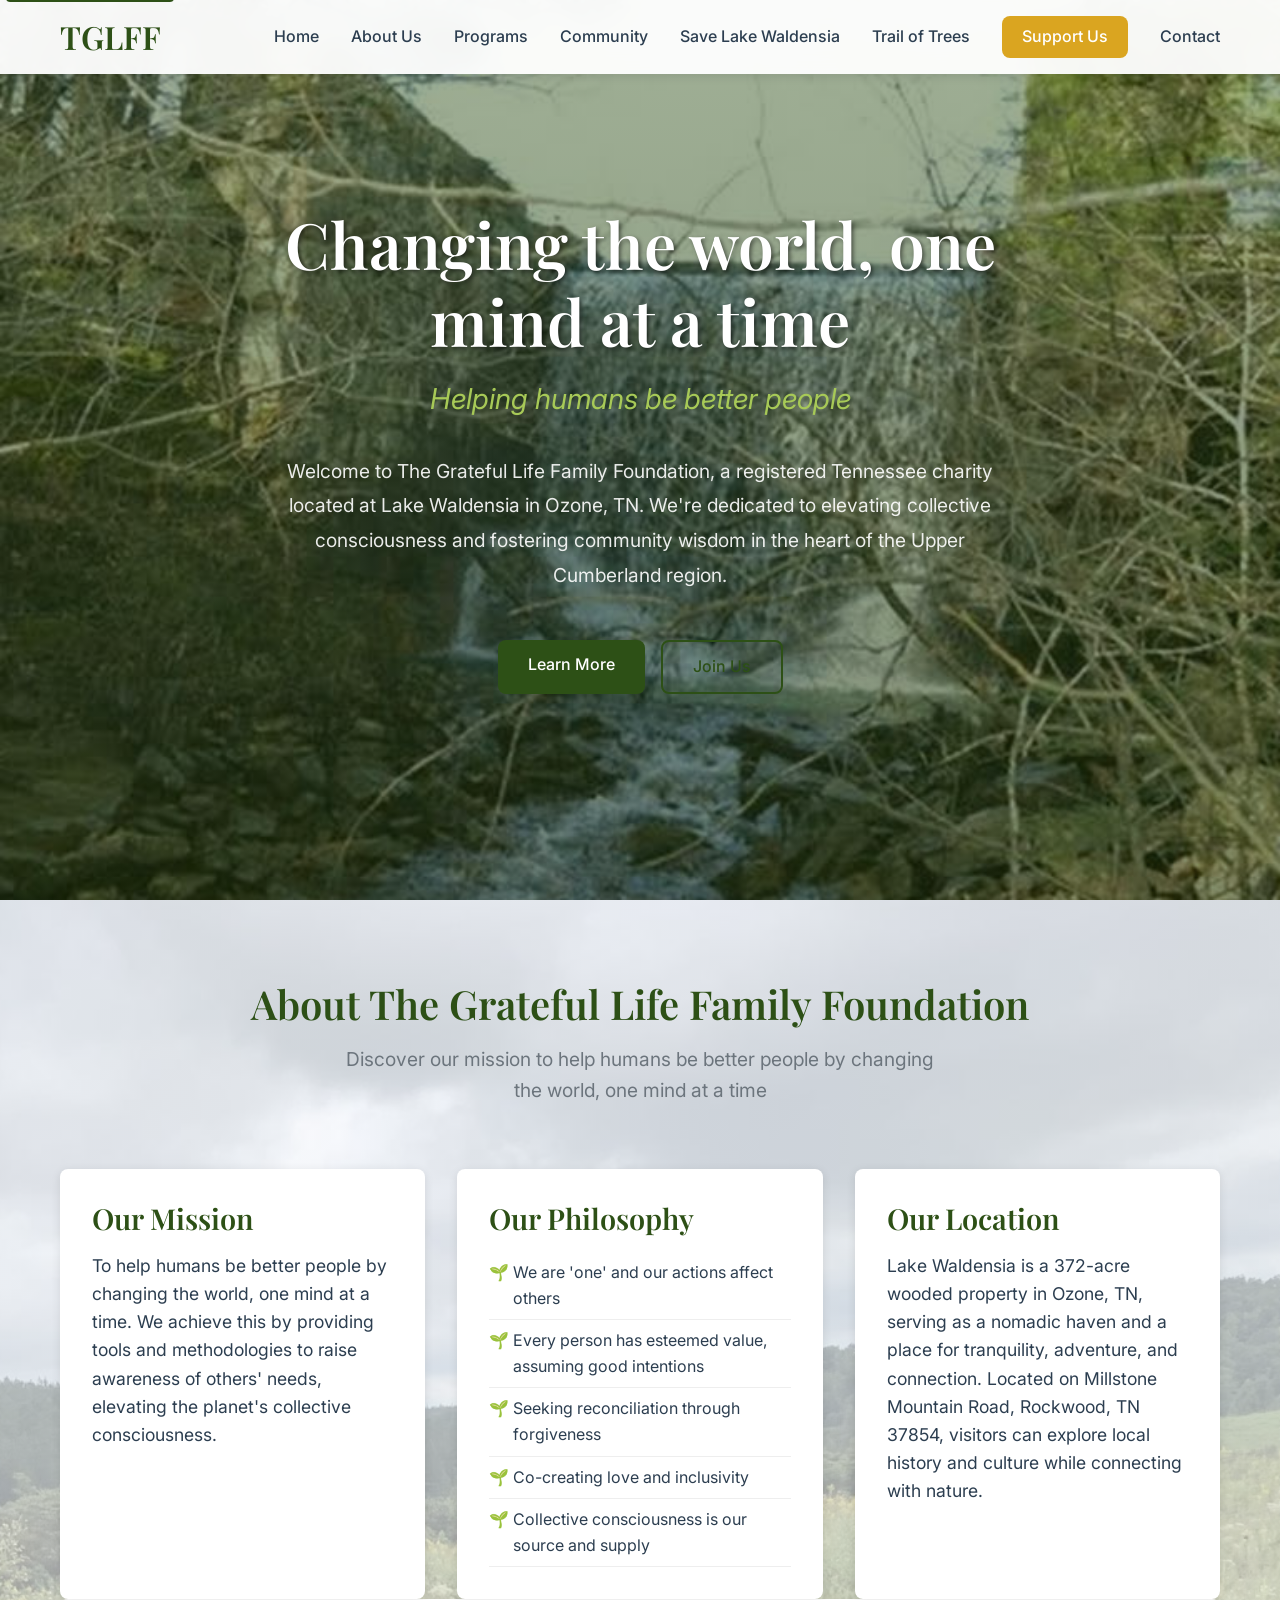
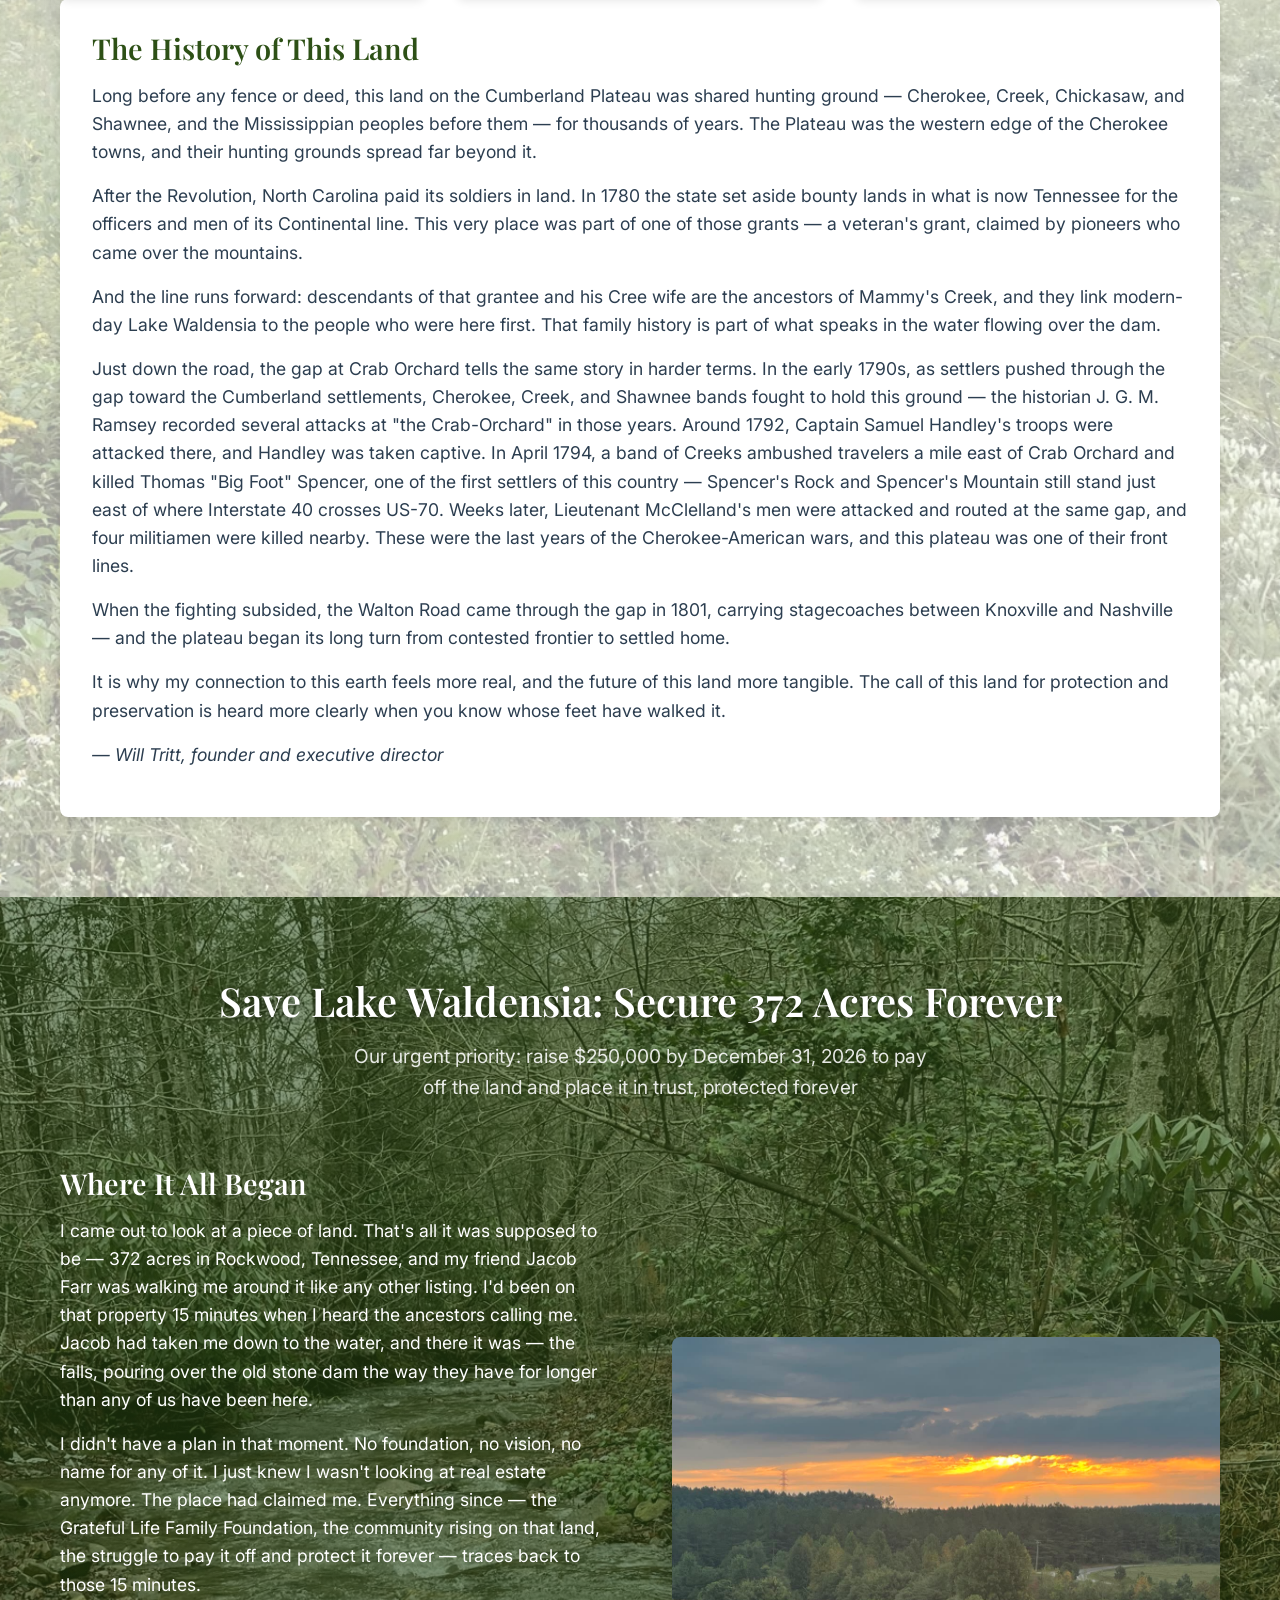
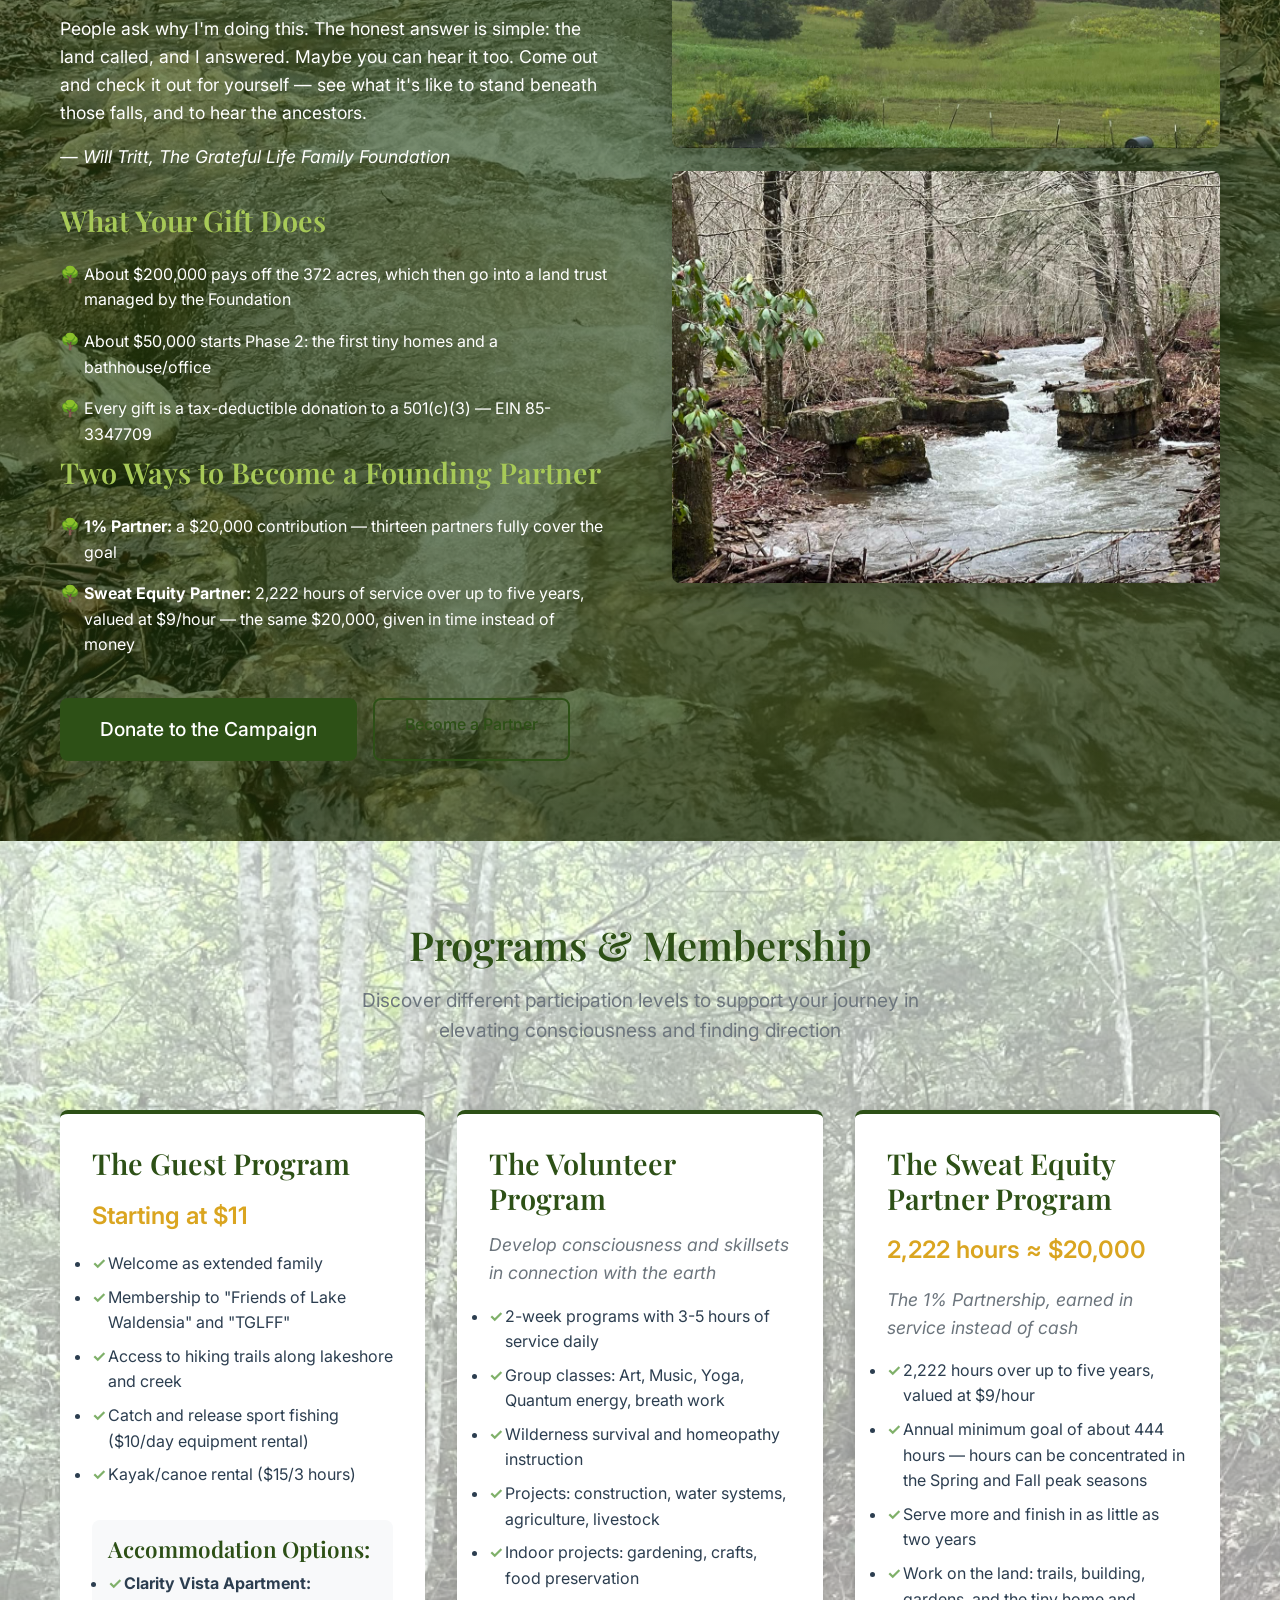
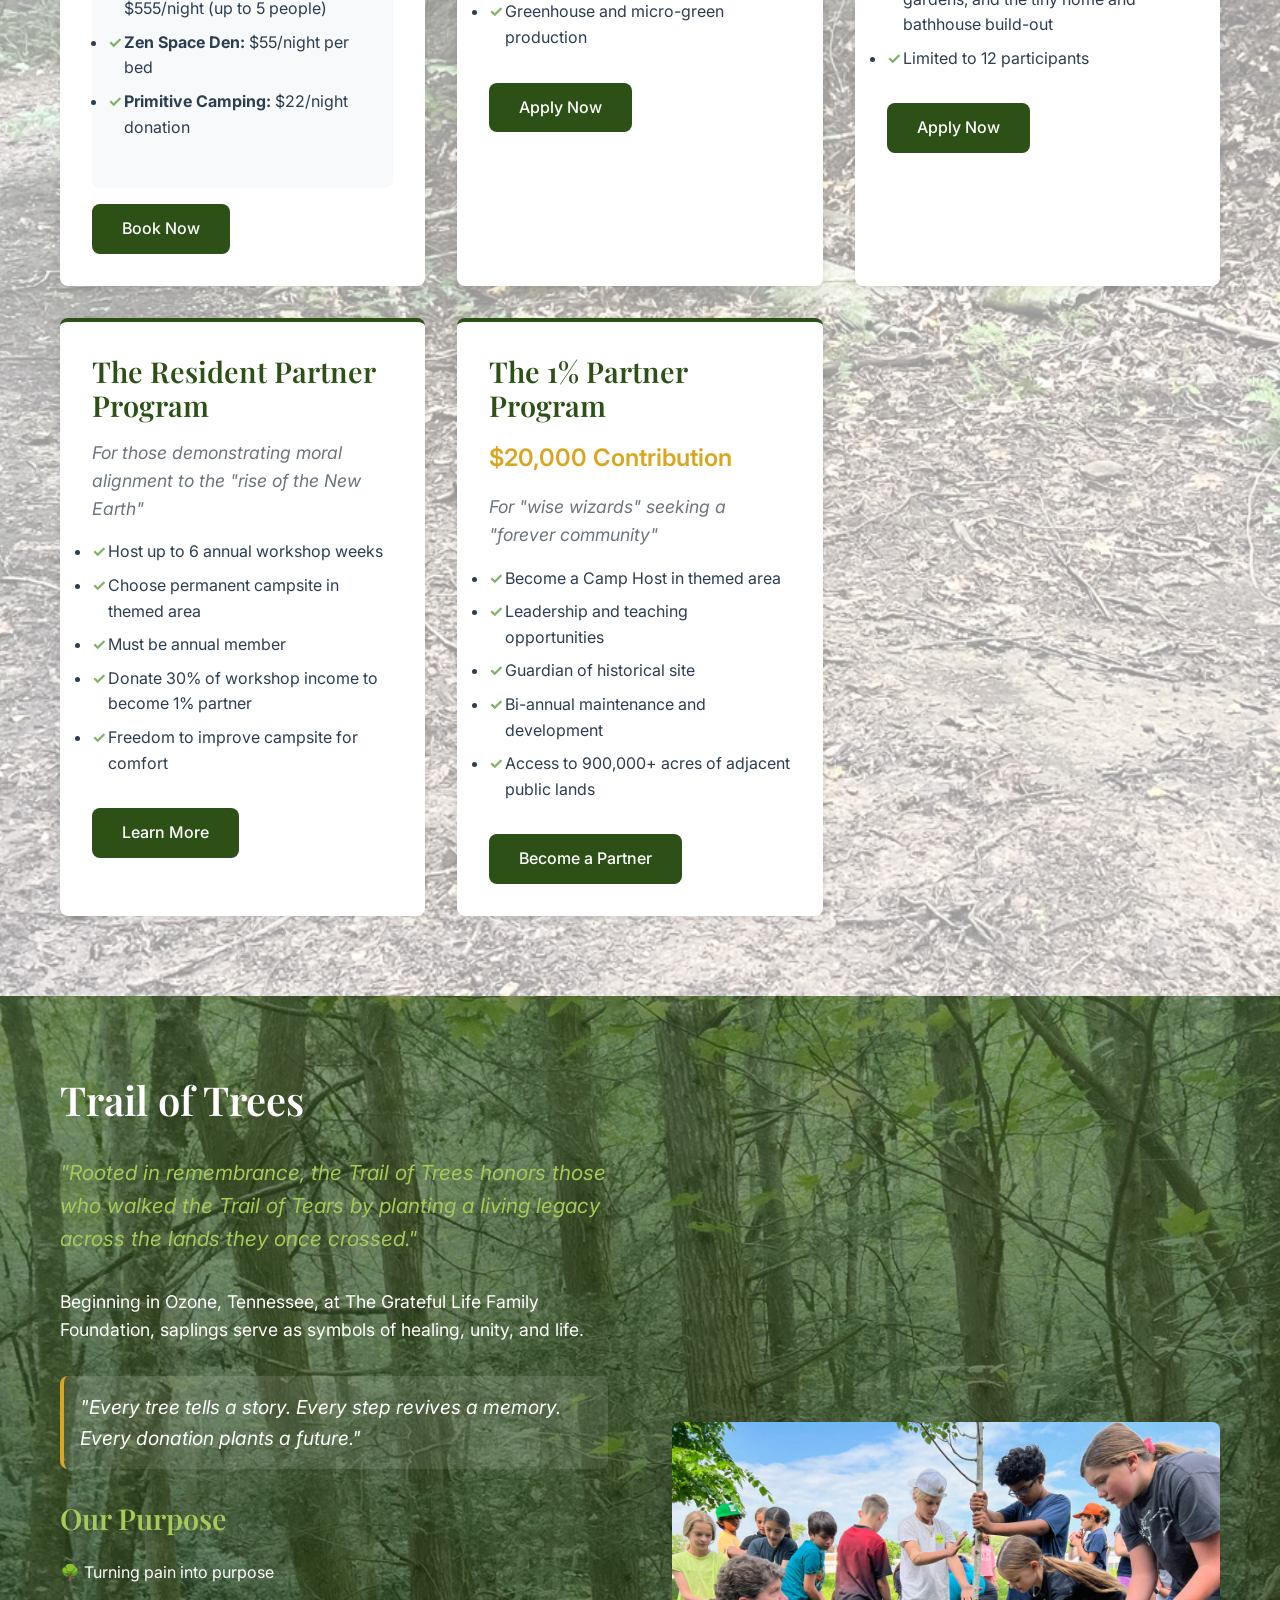
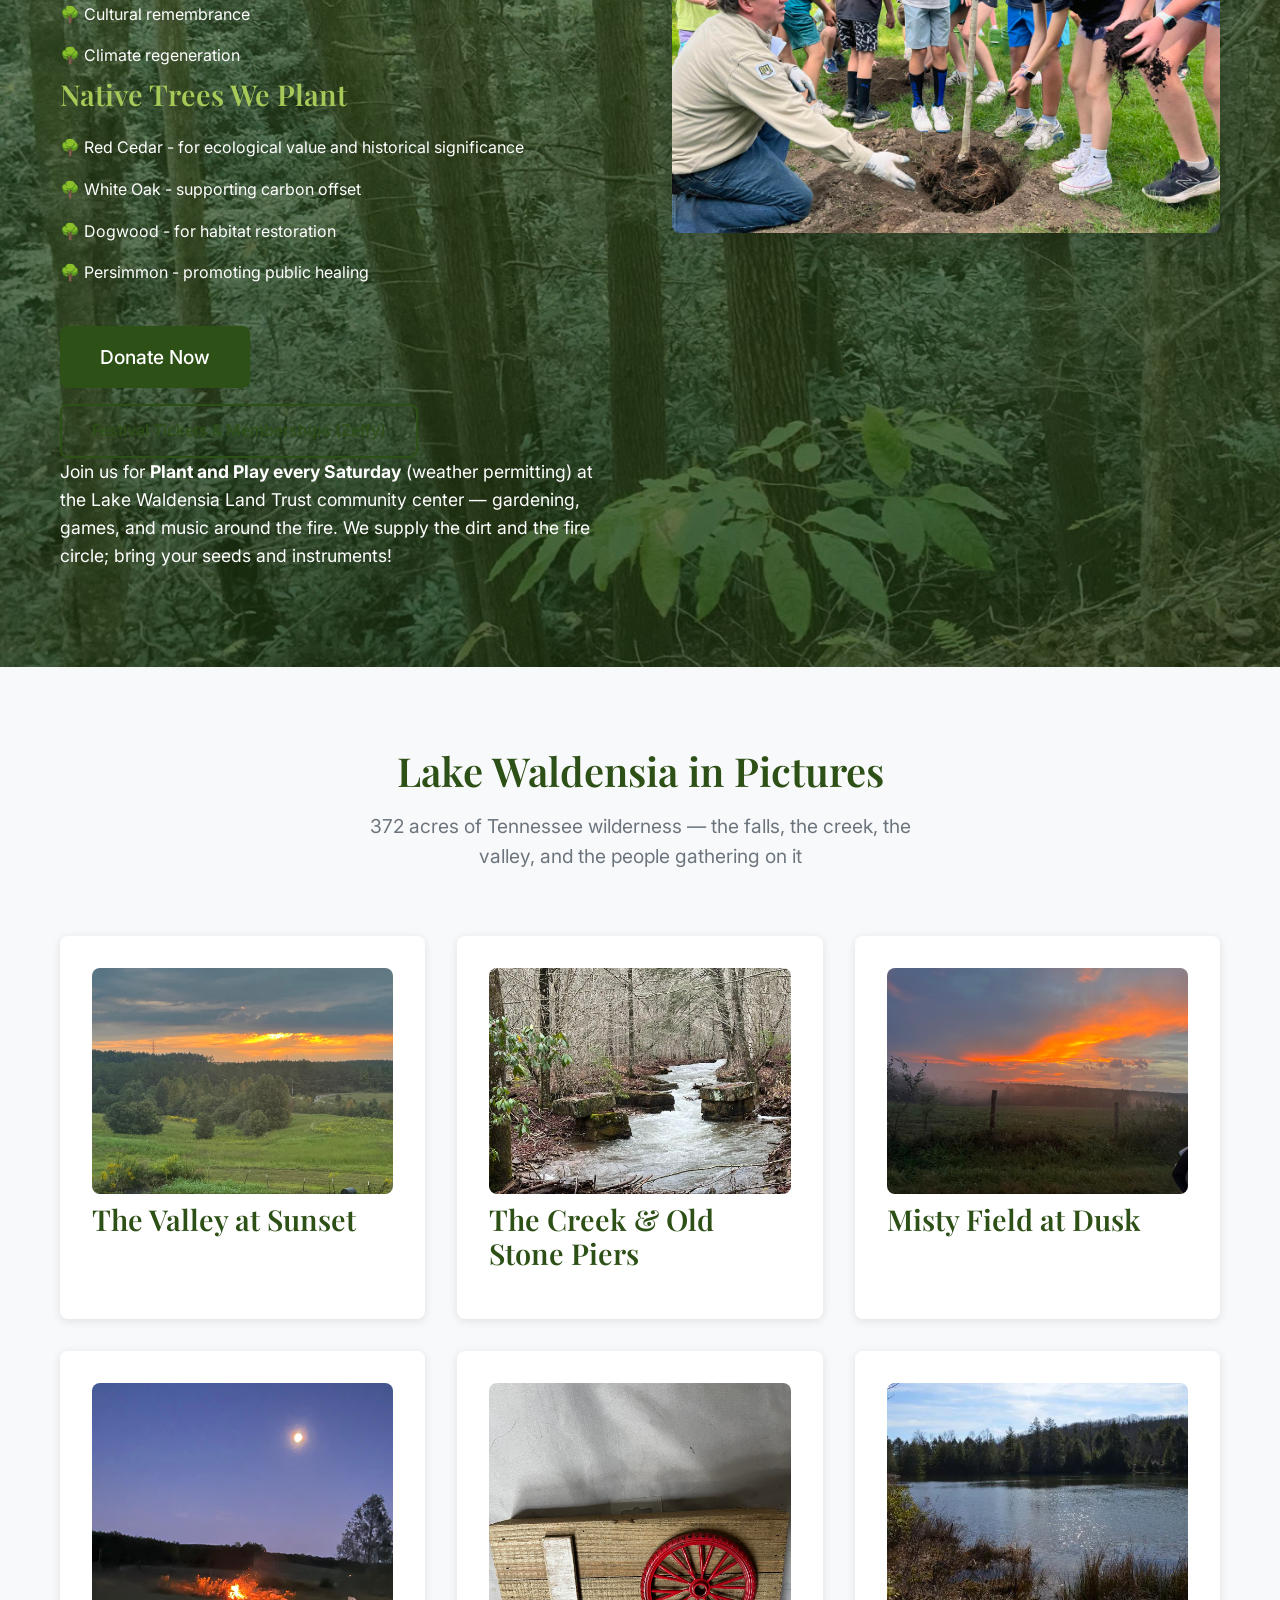
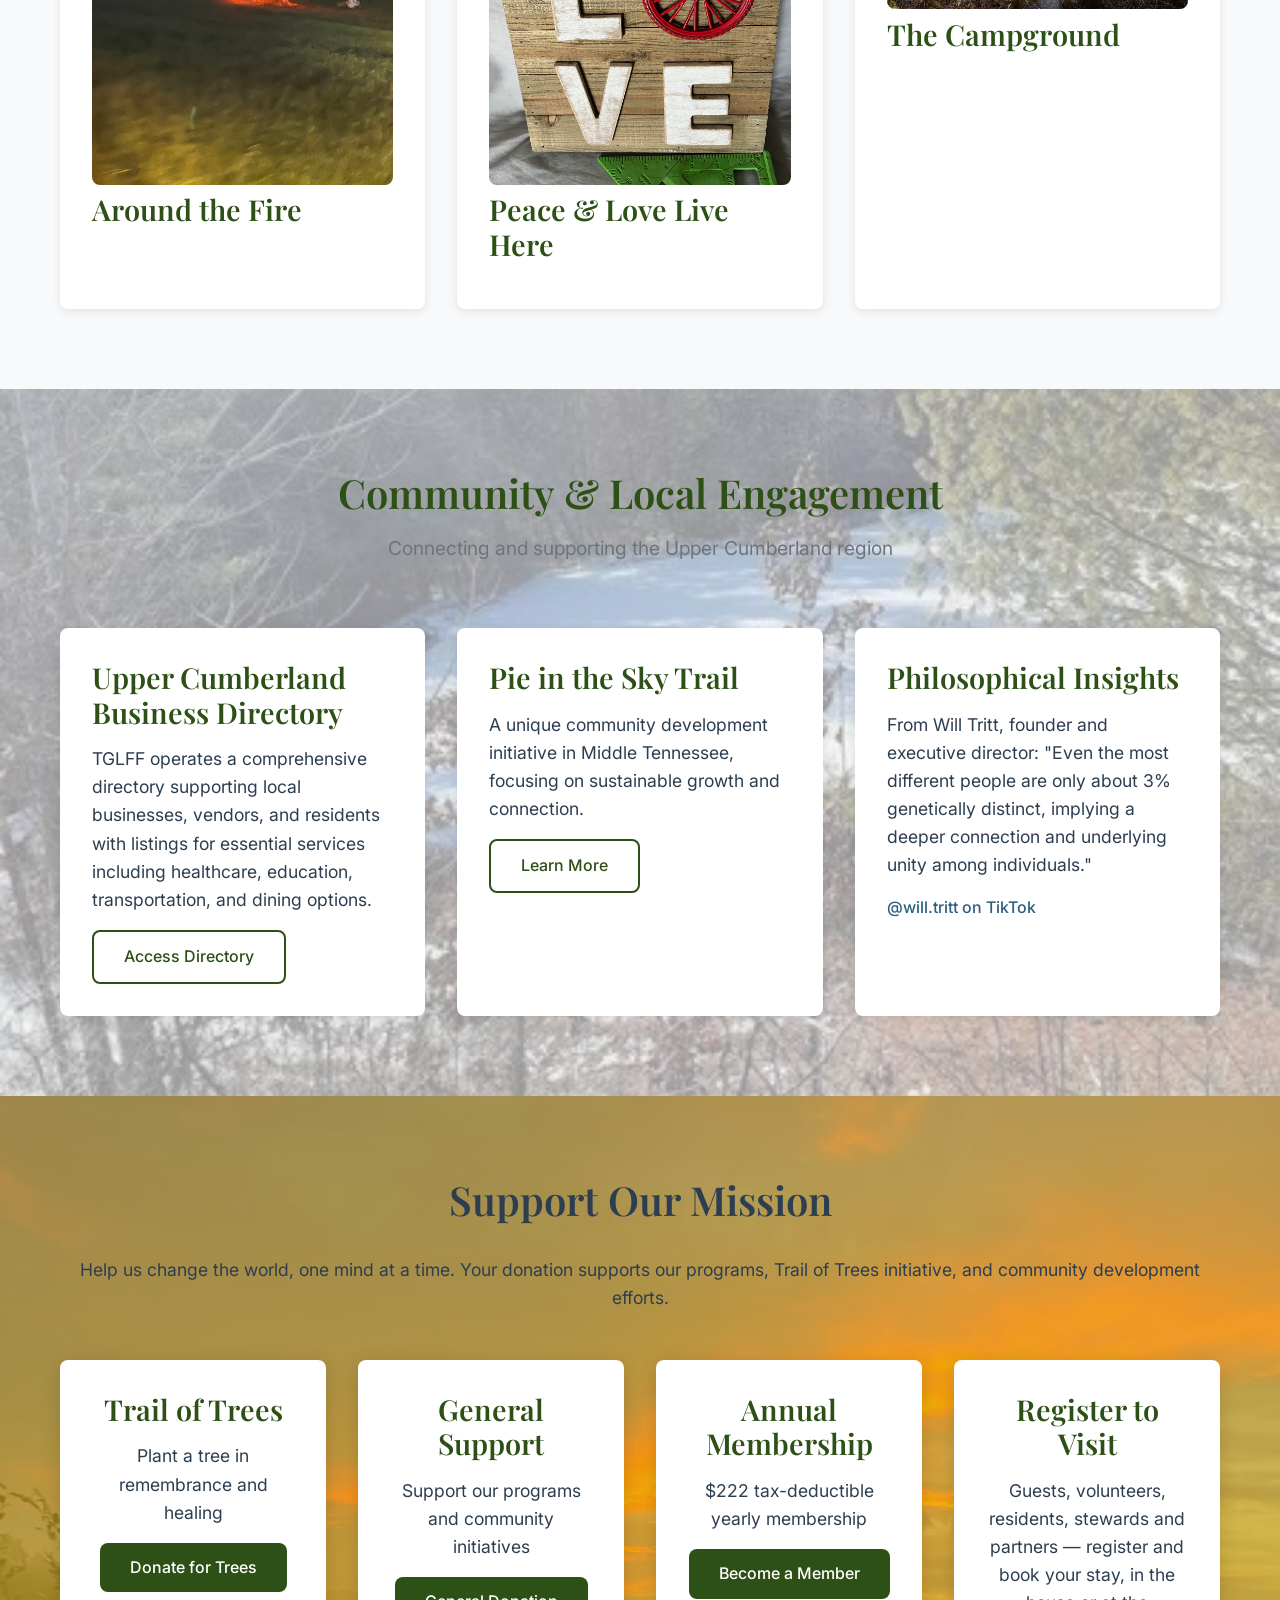
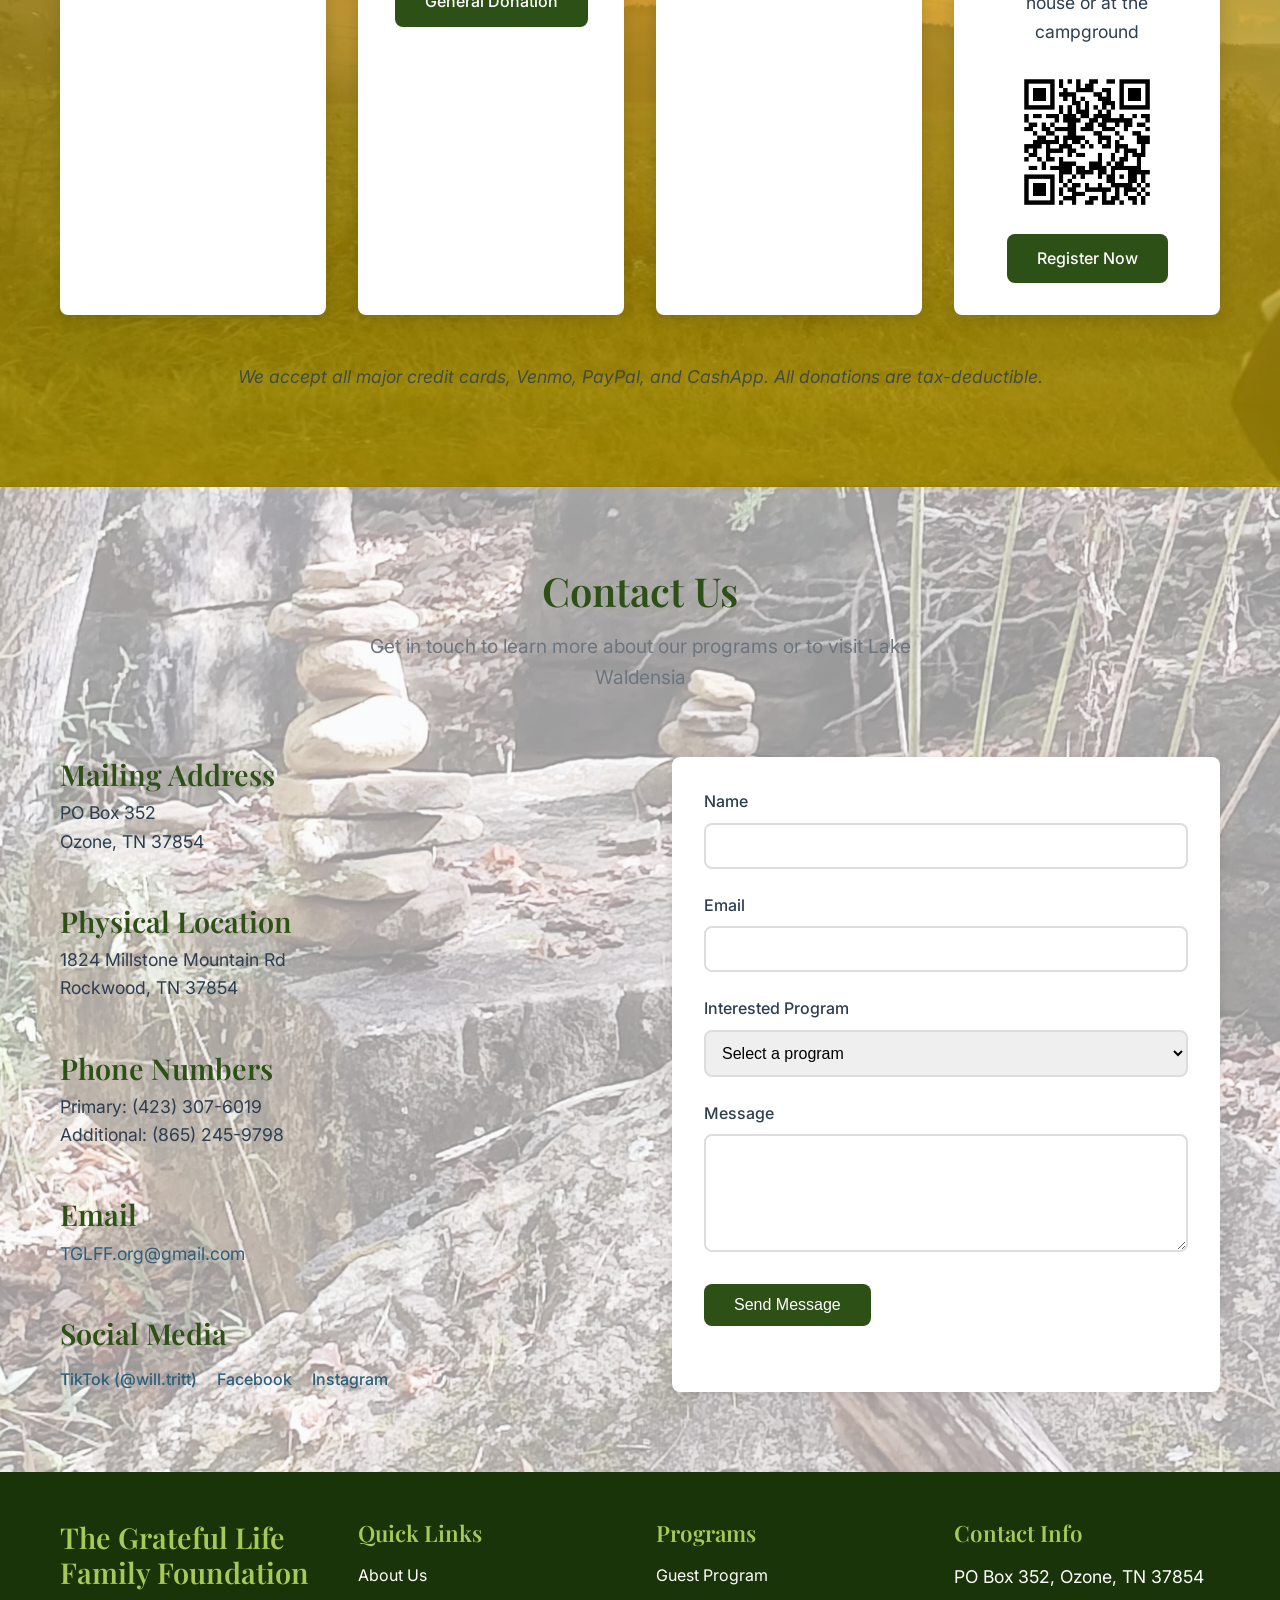
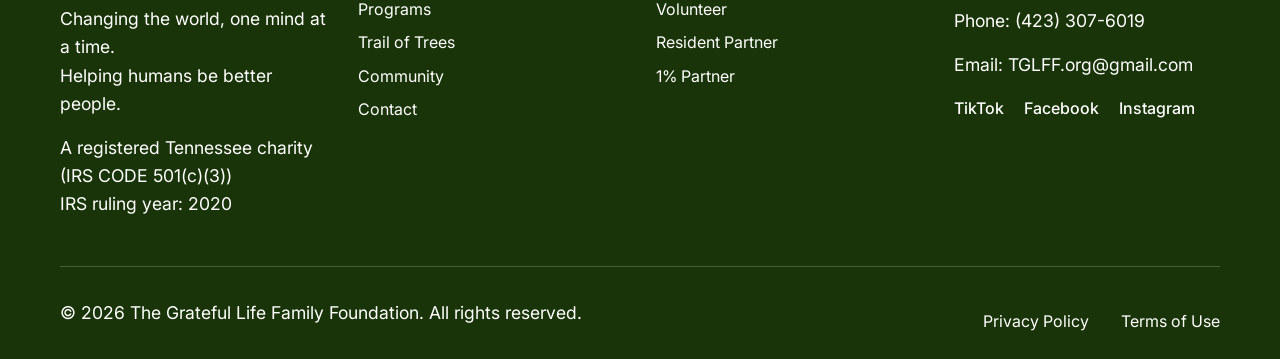
==== commit cd0dad1b: "Update index.html: add Register to Visit card with QR code in Donate section" ====
--- a/index.html
+++ b/index.html
@@ -355,6 +355,13 @@
                         <h3>Annual Membership</h3>
                         <p>$222 tax-deductible yearly membership</p>
                         <a href="https://www.zeffy.com/en-US/ticketing/keepers-of-the-flame" target="_blank" class="btn btn-primary">Become a Member</a>
+                    </div>
+
+                    <div class="donation-card">
+                        <h3>Register to Visit</h3>
+                        <p>Guests, volunteers, residents, stewards and partners — register and book your stay, in the house or at the campground</p>
+                        <img src="register-qr.png" alt="Scan to open the Lake Waldensia registration form" style="max-width:160px;width:100%;height:auto;display:block;margin:0 auto 12px;">
+                        <a href="https://tglff.org/register.html" class="btn btn-primary">Register Now</a>
                     </div>
                 </div>
                 
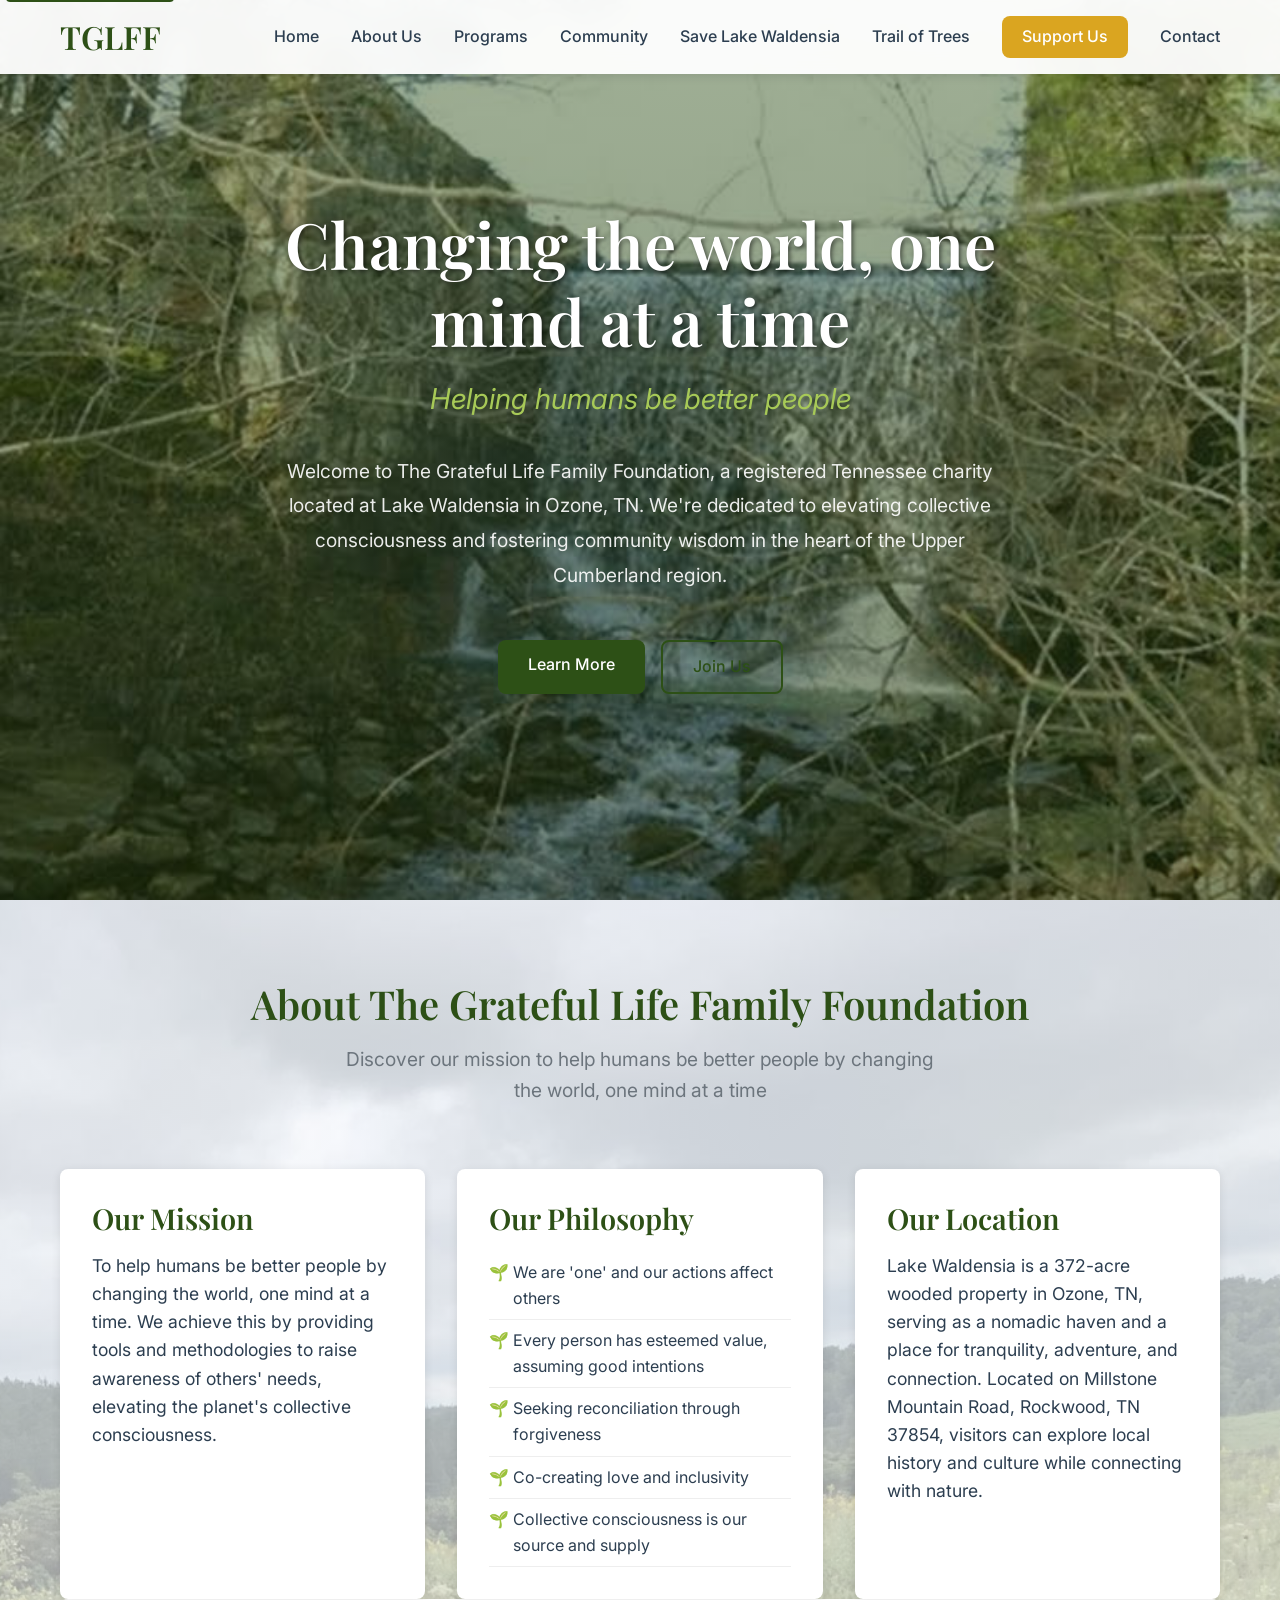
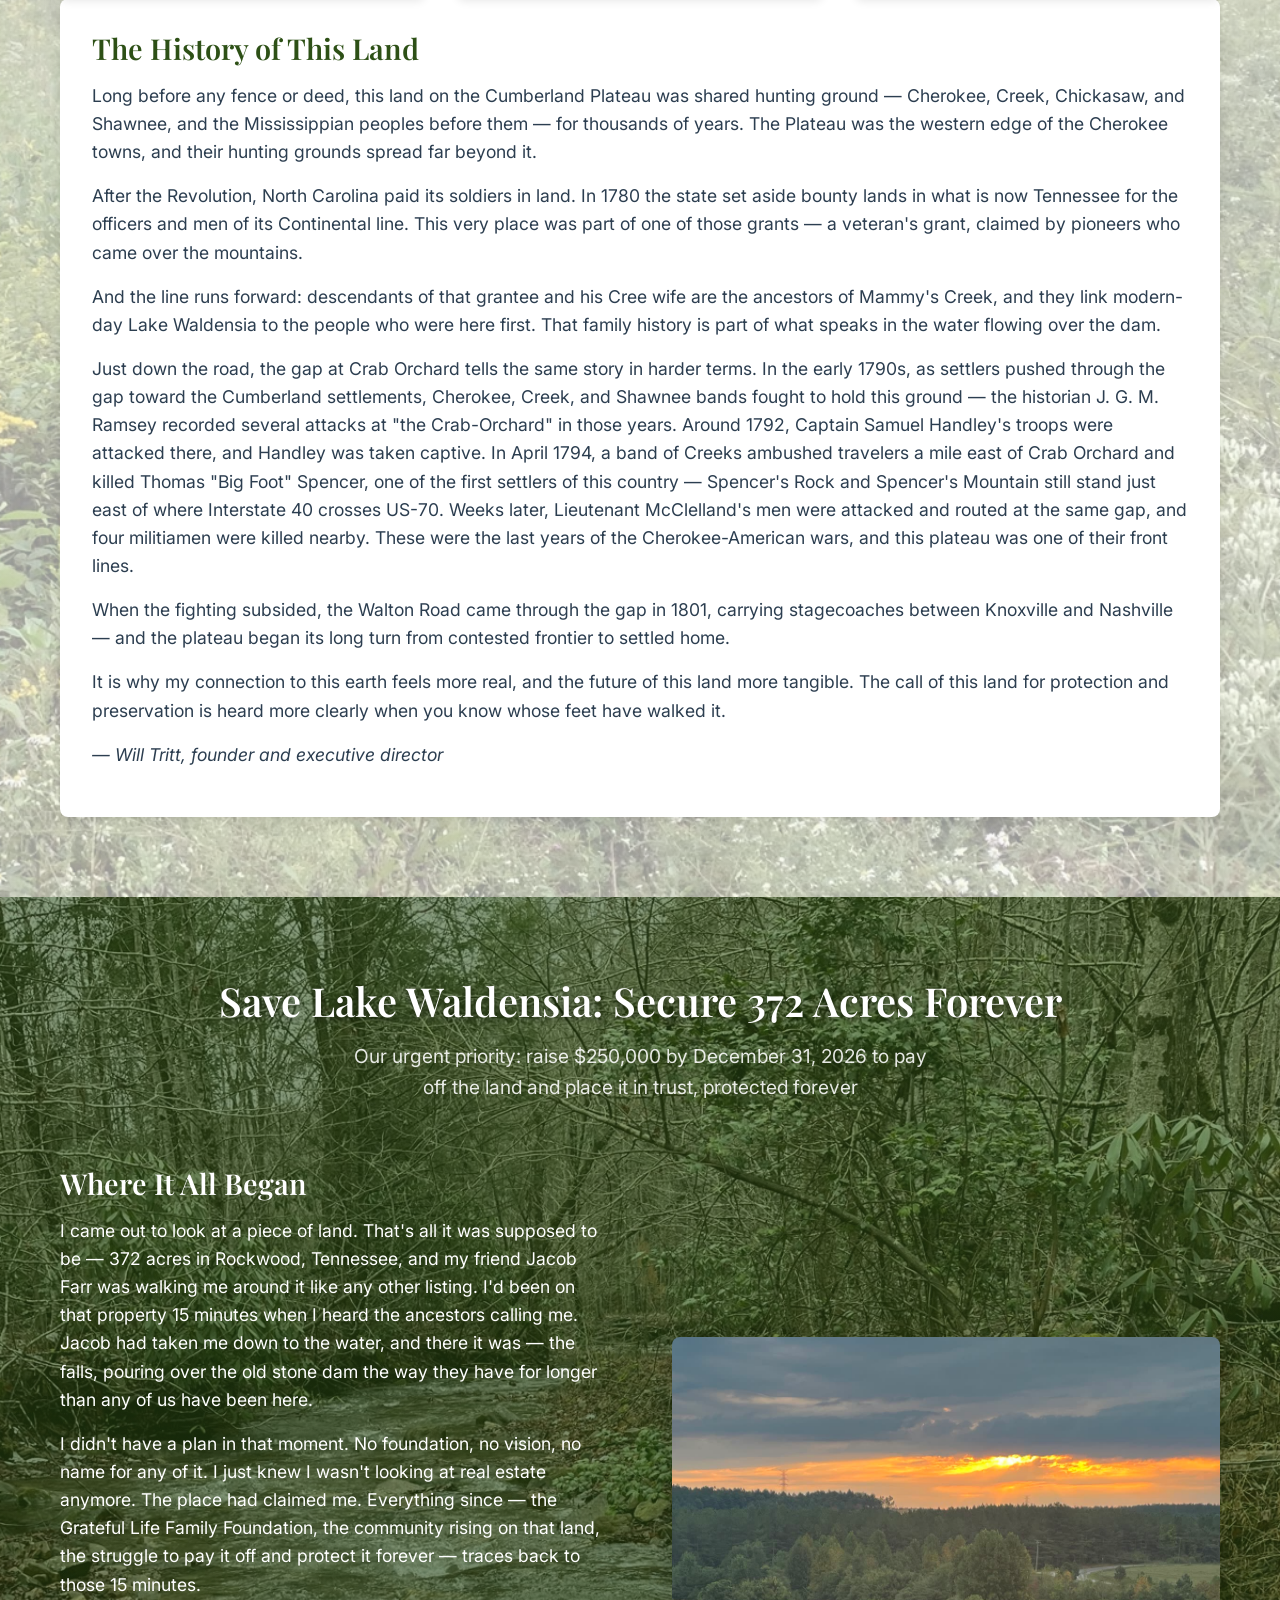
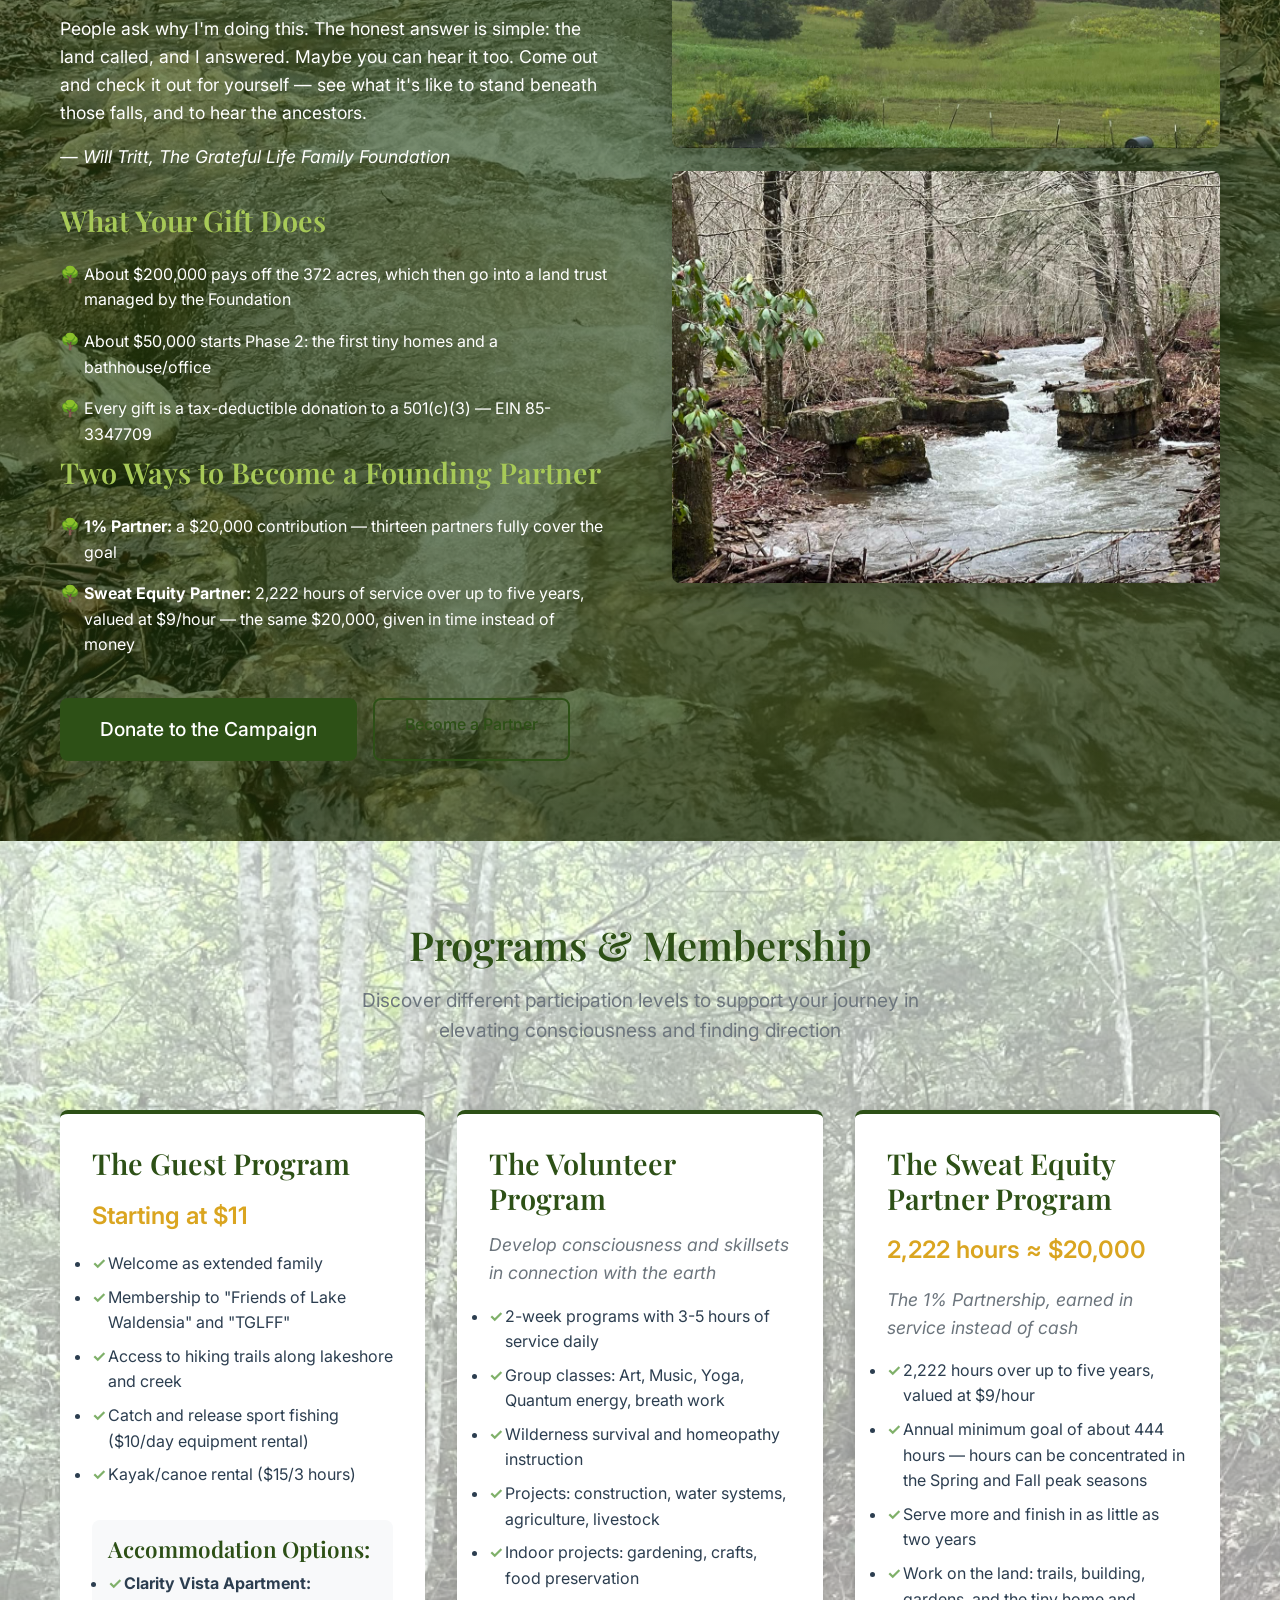
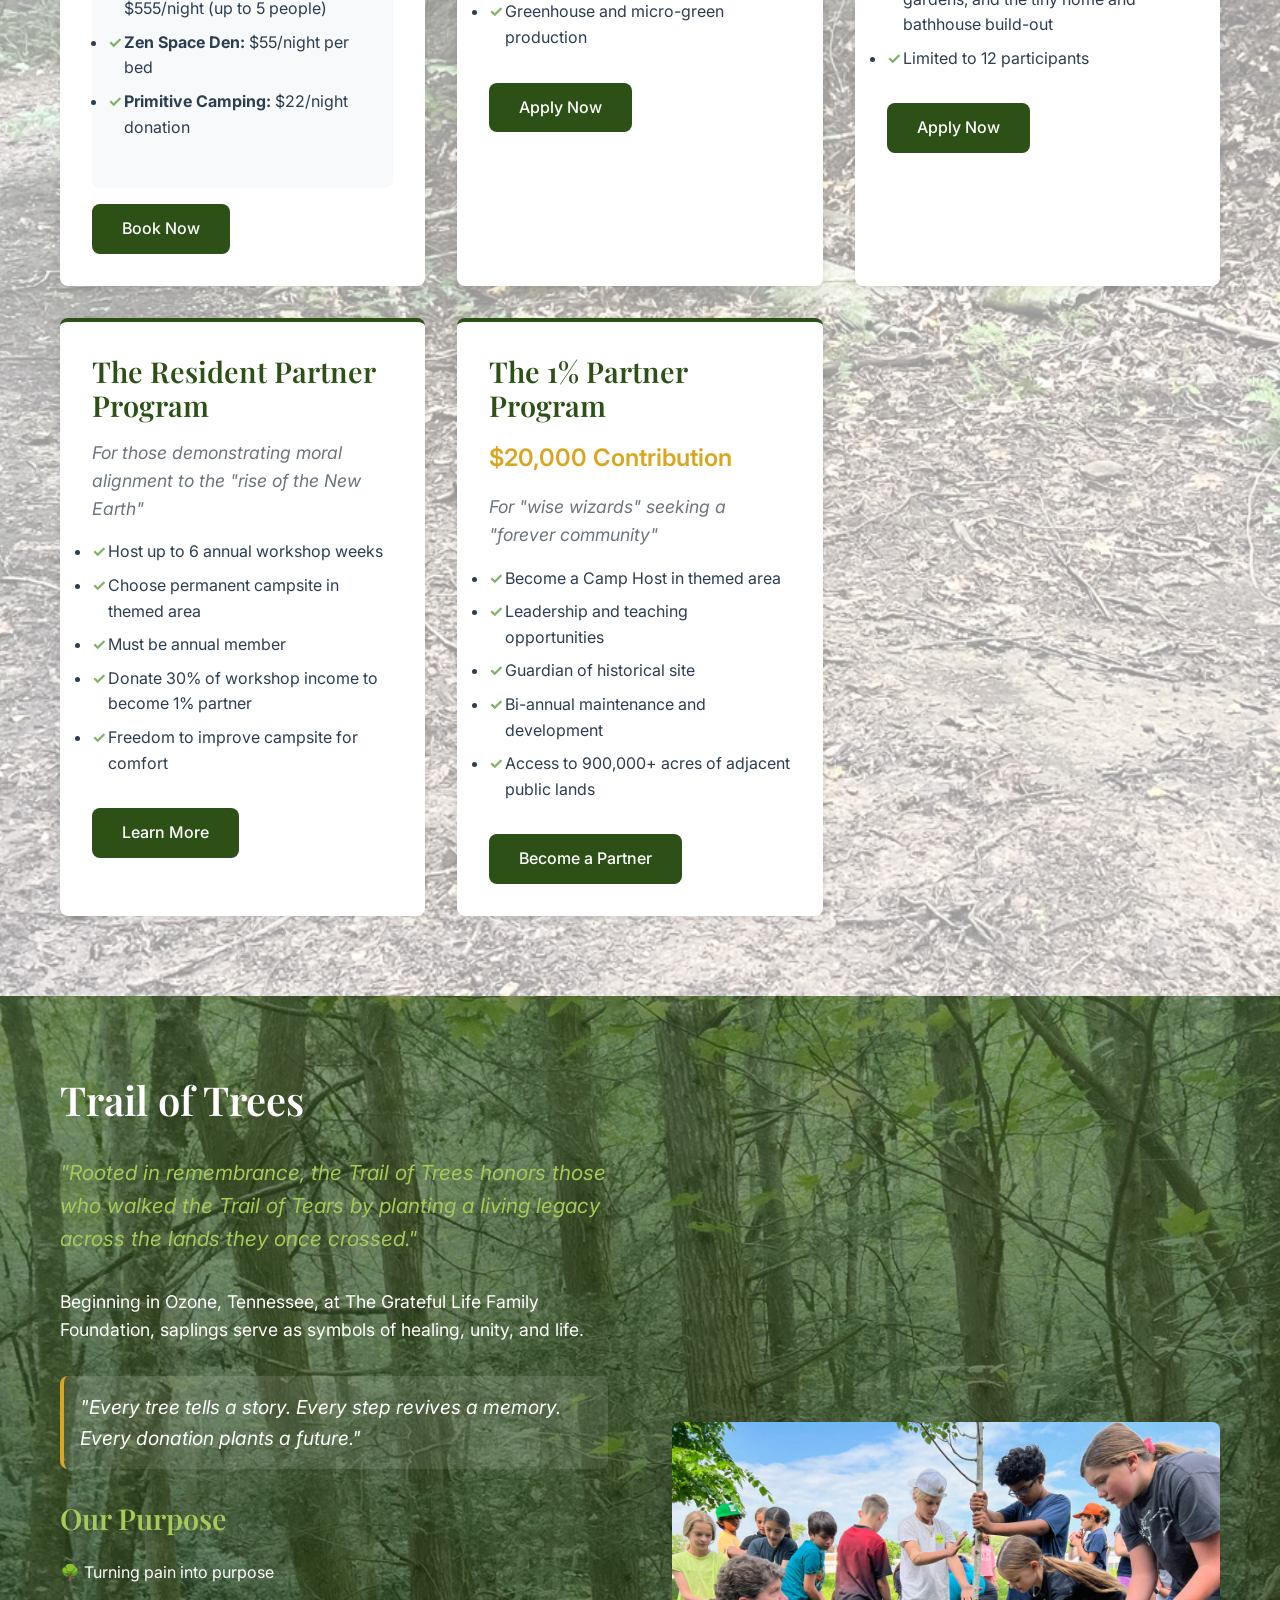
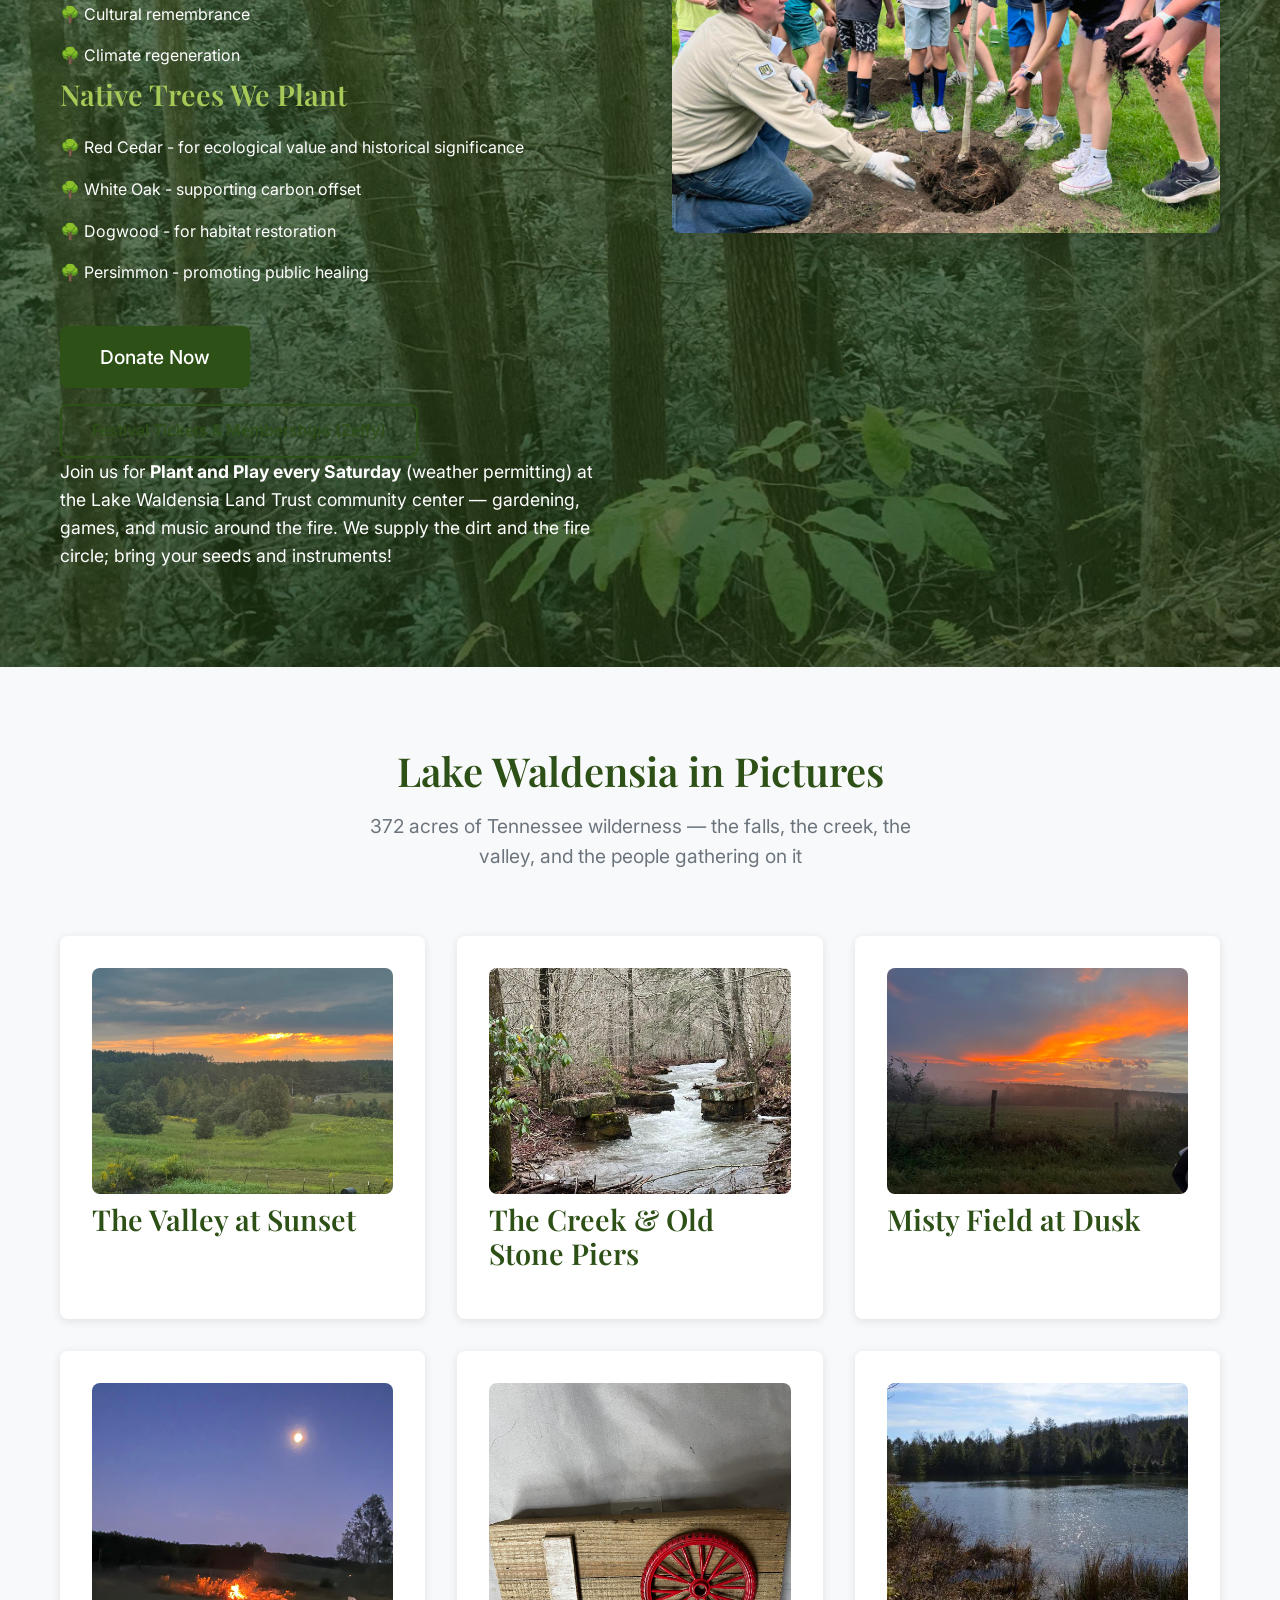
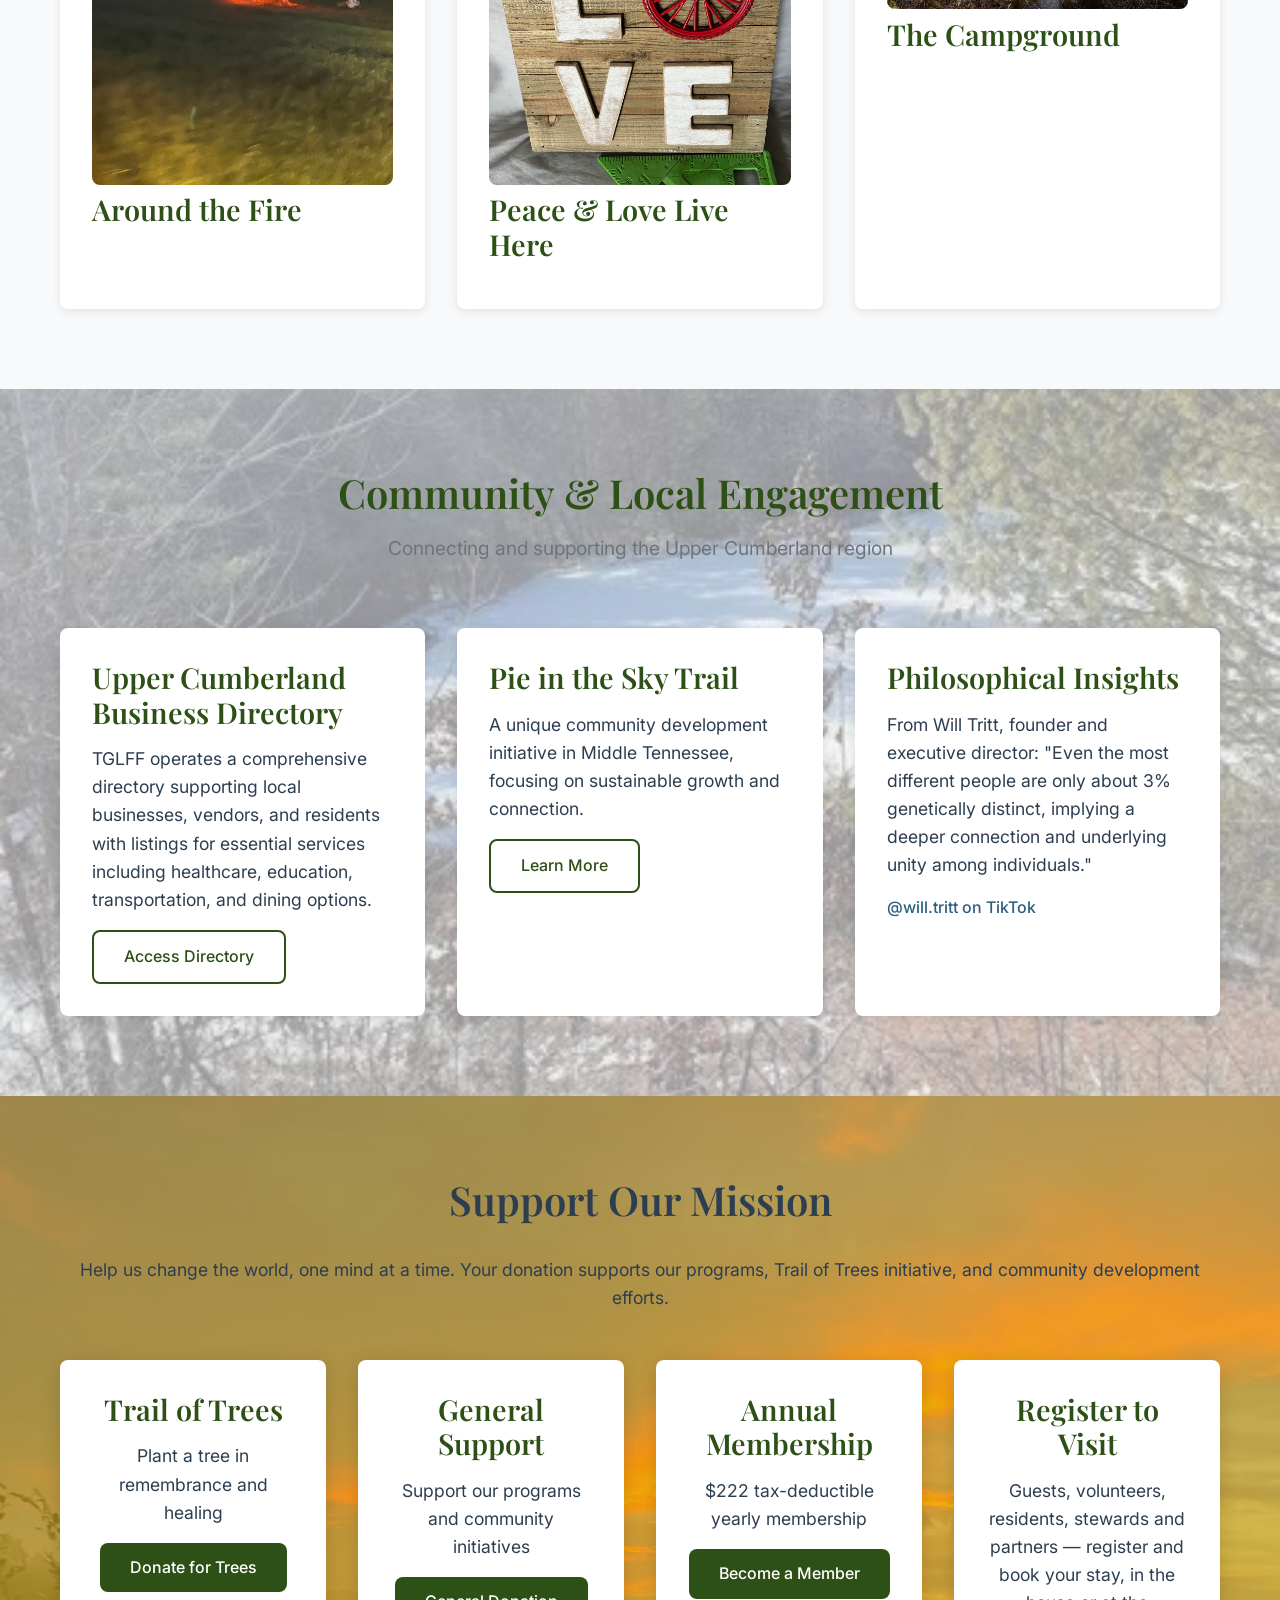
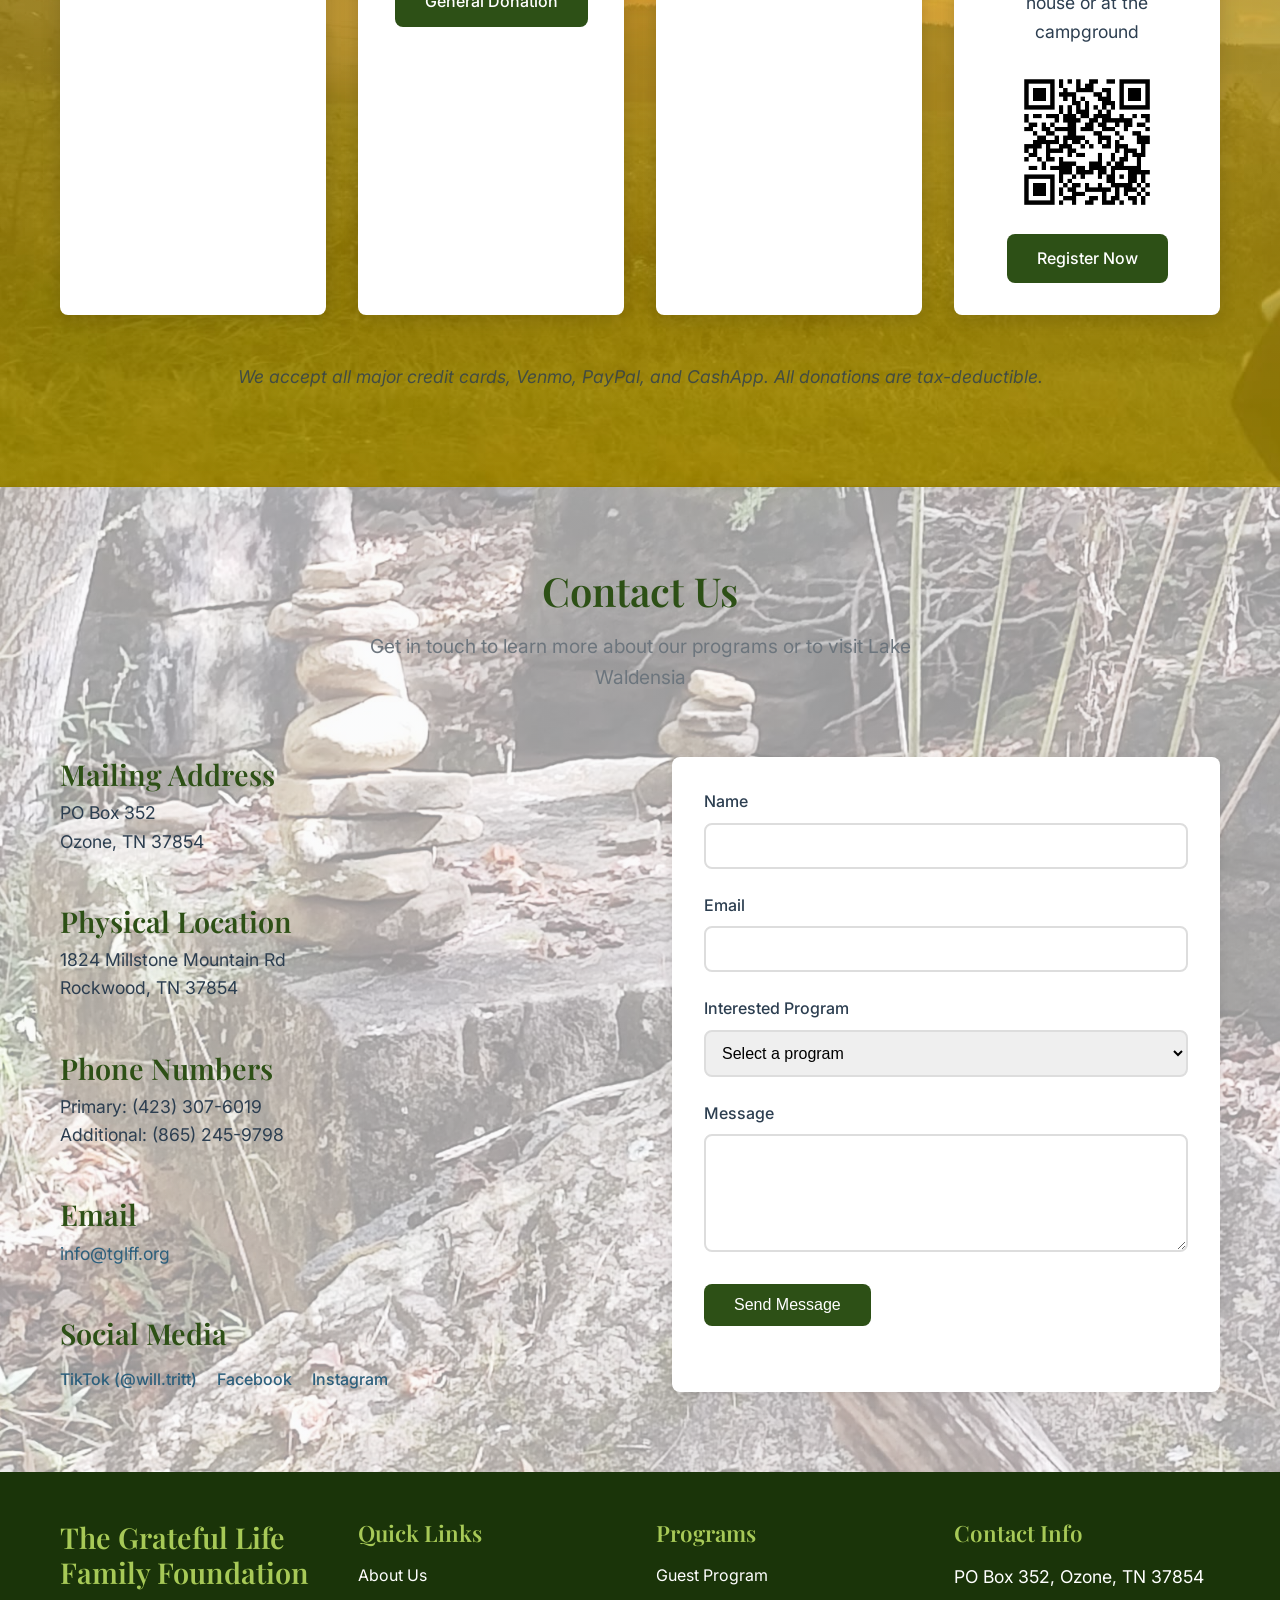
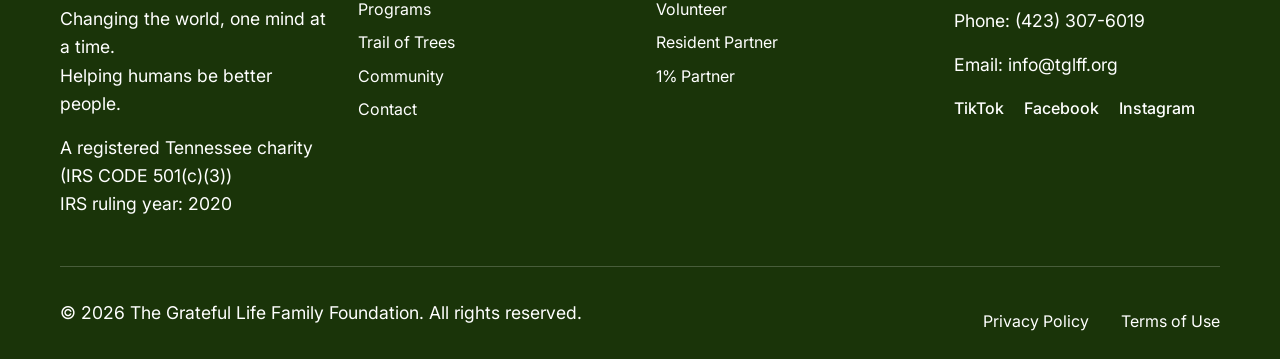
==== commit ca01f549: "Update contact email to info@tglff.org" ====
--- a/index.html
+++ b/index.html
@@ -398,7 +398,7 @@
                     
                     <div class="contact-item">
                         <h3>Email</h3>
-                        <p><a href="mailto:TGLFF.org@gmail.com">TGLFF.org@gmail.com</a></p>
+                        <p><a href="mailto:info@tglff.org">info@tglff.org</a></p>
                     </div>
                     
                     <div class="contact-item">
@@ -484,7 +484,7 @@
                     <h4>Contact Info</h4>
                     <p>PO Box 352, Ozone, TN 37854</p>
                     <p>Phone: (423) 307-6019</p>
-                    <p>Email: <a href="mailto:TGLFF.org@gmail.com">TGLFF.org@gmail.com</a></p>
+                    <p>Email: <a href="mailto:info@tglff.org">info@tglff.org</a></p>
                     <div class="social-links">
                         <a href="https://www.tiktok.com/@will.tritt" target="_blank">TikTok</a>
                         <a href="#" target="_blank">Facebook</a>
